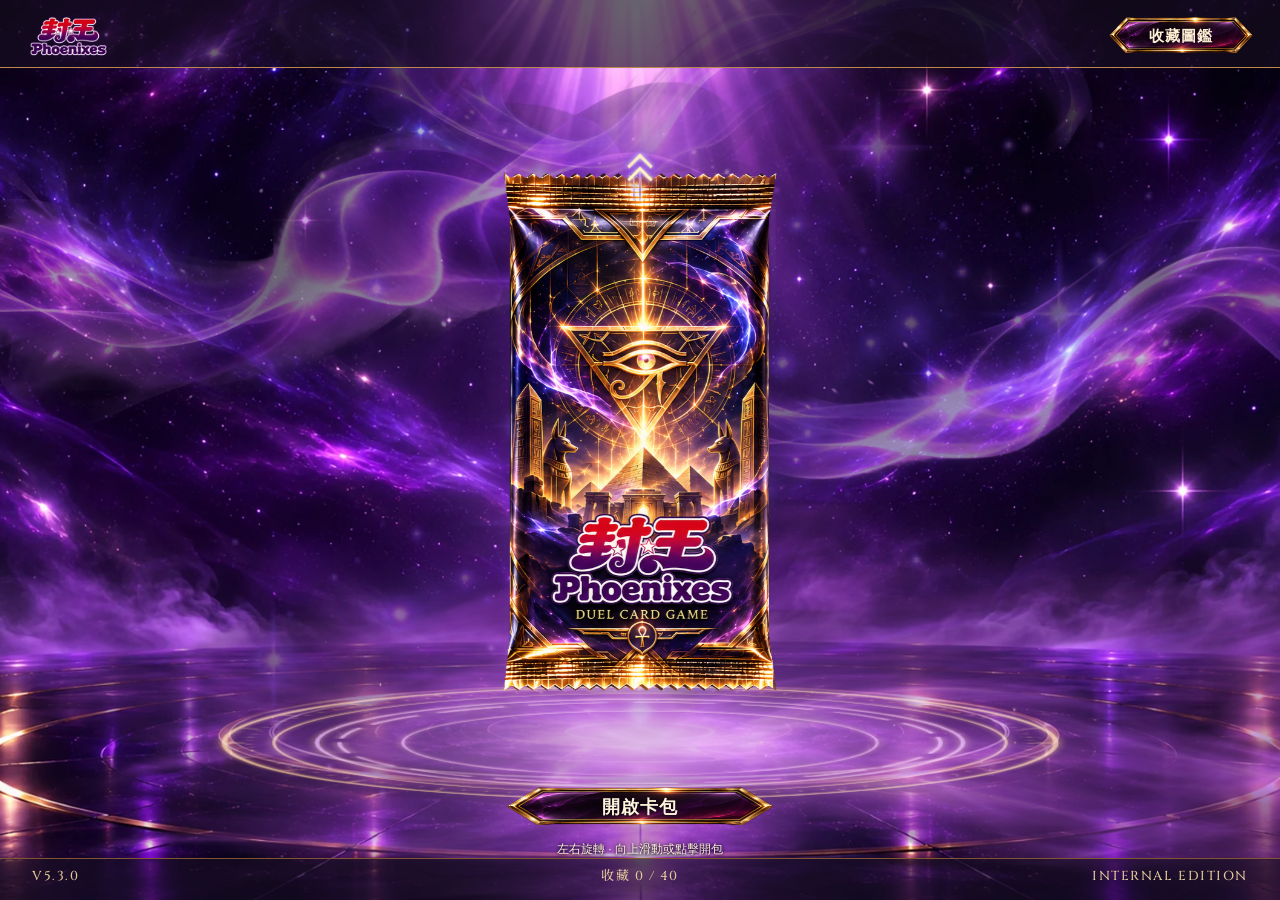
==== index.html @ 55b10de8 "V5.3.0 integrate universal short entrance on isolated test branch" ====
<!doctype html><html lang="zh-Hant"><meta charset="utf-8"><meta name="viewport" content="width=device-width,initial-scale=1,viewport-fit=cover"><title>PHOENIXES V5.3.0 | 封王卡牌</title><link rel="icon" href="data:,"><link rel="preload" as="image" href="./assets/pack-v39/pack-front.webp" fetchpriority="high"><link rel="preload" as="image" href="./assets/pack-v39/foil-mask.webp" fetchpriority="high" crossorigin="anonymous"><link rel="preload" as="image" href="./assets/vfx-purple/background.webp" fetchpriority="high"><link rel="preconnect" href="https://fonts.gstatic.com" crossorigin><link rel="stylesheet" href="https://fonts.googleapis.com/css2?family=Cinzel:wght@500&amp;family=Noto+Serif+TC:wght@500&amp;text=V5.3.0%200123456789%2FINTERNAL%20EDITION%E6%94%B6%E8%97%8F&amp;display=swap" media="print" onload="this.media='all'"><script>
document.documentElement.classList.add('intro-pending');
window.phoenixesIntroBoot=performance.now();
window.phoenixesIntroWatchdog=setTimeout(()=>{document.documentElement.classList.remove('intro-pending');const cover=document.getElementById('intro-cover');if(cover)cover.remove();const main=document.querySelector('main');if(main)main.inert=false;window.phoenixesIntroDone=true},6500);
</script><style>
*{box-sizing:border-box}body{margin:0;background:#080910;color:#e8e4ef;font:14px Arial,sans-serif}main{max-width:1100px;margin:auto}header,footer,nav{padding:18px;display:flex;gap:10px;align-items:center;flex-wrap:wrap}header b{font-size:22px;letter-spacing:5px}button{cursor:pointer;background:#21182f;color:#eee;border:1px solid #75668e;border-radius:5px;padding:12px}button:disabled{opacity:.4}#stage{height:min(650px,75vh);min-height:440px;position:relative;overflow:hidden;isolation:isolate;background:#080910}.world,.gold,.fog,.light,.dust,.fx,.scene,.hand{position:absolute;inset:0}.world{background:radial-gradient(ellipse at 50% 38%,#302343,#141320 45%,#080910 80%);transition:transform 1.2s}.gold{background:radial-gradient(ellipse at 50% 38%,#67471d,#251b13 45%,#080910 80%);opacity:0;transition:opacity .65s}.srworld .gold{opacity:1}.light{background:conic-gradient(from 151deg at 50% 0%,transparent,#d4c4ff27 16deg,#e9dfff35 29deg,transparent 58deg);animation:breathe 8s infinite}.srworld .light{background:conic-gradient(from 151deg at 50% 0%,transparent,#ffdf9455 25deg,transparent 58deg)}.fog{inset:auto -30% 15%;height:150px;background:radial-gradient(ellipse,#a58ec530,transparent 65%);animation:fog 18s infinite alternate}.floor{position:absolute;left:8%;right:8%;bottom:15%;height:90px;border:1px solid #b9a6df44;border-radius:50%;background:radial-gradient(ellipse,#a48be23b,transparent 70%);box-shadow:0 15px 35px #0009}.srworld .floor{background:radial-gradient(ellipse,#ffcd7066,transparent 70%)}.dust i,.motes i{position:absolute;border-radius:50%;background:#e3d3ff;width:var(--s);height:var(--s);animation:dust var(--t) linear infinite;animation-delay:var(--delay);pointer-events:none}.srworld .dust i,.motes i{background:#ffe4a0}.sweep:after{content:'';position:absolute;inset:0;background:linear-gradient(110deg,transparent 30%,#e5dcff55 48%,#fff6 50%,transparent 60%);animation:shine 5s infinite;pointer-events:none}.charge .world{transform:scale(1.07)}.hand{pointer-events:none;z-index:3;transition:opacity .65s}.srworld .hand{opacity:.12}.slot{position:absolute;left:50%;top:43%;width:var(--cw);height:calc(var(--cw)*1.48);transform:translate(calc(-50% + var(--x)),calc(-50% + var(--y))) rotate(var(--r));transform-origin:50% 90%;pointer-events:auto;cursor:pointer}.body,.inner,.face,.tilt{position:absolute;inset:0}.body{perspective:900px;transition:transform .22s}.slot:hover .body{transform:translateY(-9px)}.inner{transform-style:preserve-3d;transition:transform var(--flip,.55s) cubic-bezier(.2,.7,.2,1)}.open .inner{transform:rotateY(180deg)}.face{backface-visibility:hidden;border:1px solid #b8afc7;border-radius:5px;overflow:hidden;box-shadow:0 8px 18px #000b}.back{display:grid;place-content:center;text-align:center;background:radial-gradient(ellipse,#3b344c,#191824 48%,#090a10);font-size:36px}.back small{font-size:9px;letter-spacing:2px}.front{transform:rotateY(180deg);background:linear-gradient(135deg,#aaa2b7,#292735 16%,#393444 48%,#1e1d29 78%,#91879f);padding:5px;display:flex;flex-direction:column;text-align:center;gap:5px}.art{flex:1;display:grid;place-items:center;background:radial-gradient(ellipse,var(--art),#10111b 75%);font-size:65px}.name{font-size:12px;background:#13121b;padding:6px}.rank{font-size:10px}.sr.open .face{border-color:#ffe5a3;box-shadow:0 0 17px #efbd62aa}.label{position:absolute;bottom:-22px;width:100%;text-align:center}.scene{display:none;z-index:6;background:#07080e66;overflow:hidden}.scene.active{display:block}.scene.normal{background:#07080ecc}.hero{position:absolute;left:50%;top:48%;width:190px;height:282px;transform:translate(-50%,-50%);perspective:850px;z-index:3;touch-action:none;cursor:grab}.tilt{transform-style:preserve-3d;transition:transform .22s}.tilt.tracking{transition:none}.aura,.rays,.halo,.ribbon{position:absolute;left:50%;top:46%;transform:translate(-50%,-50%);pointer-events:none;opacity:0}.aura{width:500px;height:500px;background:radial-gradient(circle,#fff1ba55,#d89d3933 26%,transparent 70%)}.rays{width:650px;height:650px;background:repeating-conic-gradient(from 0deg,#ffdc8533 0deg,transparent 5deg,transparent 20deg);mask-image:radial-gradient(circle,black,transparent 70%)}.halo{width:365px;height:365px;border:2px dashed #f7d18a88;border-radius:50%;box-shadow:0 0 25px #ffcf7544,inset 0 0 20px #ffcf7544}.ribbon{width:440px;height:330px;border:2px solid transparent;border-top-color:#ffe6a3;border-bottom-color:#ffb83b88;border-radius:50%;box-shadow:0 -3px 12px #ffce6555}.ribbon.fore{z-index:4;width:380px;height:300px}.hold .aura{opacity:1;animation:pulse 3.5s infinite}.hold .rays{opacity:.8;animation:spin 48s linear infinite}.hold .halo{opacity:.85;animation:reverse 28s linear infinite}.hold .ribbon{opacity:.8;animation:spin 12s linear infinite}.hold .ribbon.fore{opacity:.55;animation:reverse 9s linear infinite}.motes{position:absolute;inset:0;pointer-events:none;display:none}.hold .motes{display:block}.title{position:absolute;top:15px;width:100%;text-align:center;font-size:48px;font-weight:900;letter-spacing:10px;color:#ffdf91;text-shadow:0 3px #a06c28,0 0 25px #f2bd69;opacity:0;pointer-events:none;z-index:5}.title small{display:block;font-size:10px;letter-spacing:6px}.hold .title{opacity:1}.message{position:absolute;bottom:20px;width:100%;text-align:center;pointer-events:none;z-index:5;font-size:11px}.normal .aura,.normal .rays,.normal .halo,.normal .ribbon,.normal .title,.normal .motes{display:none}.spectrum,.metal{position:absolute;inset:-70%;background:repeating-linear-gradient(112deg,transparent 0%,#ffb95322 4%,#fff0ba99 8%,#7fe7ff88 12%,#bb9cff66 16%,transparent 21%);transform:translate(var(--fx,0px),var(--fy,0px)) rotate(var(--fr,0deg));mix-blend-mode:screen;opacity:var(--fo,.38);pointer-events:none}.metal{background:linear-gradient(120deg,transparent 38%,#e7e4ff33 47%,#fff7ee77 50%,transparent 59%)}.crystal{position:absolute;inset:0;background:repeating-conic-gradient(from 20deg,#fff5 0deg 12deg,transparent 12deg 65deg,#9cd8ff33 65deg 80deg,transparent 80deg 120deg);background-size:13px 17px;mix-blend-mode:screen;opacity:.22;pointer-events:none}.sweep{position:absolute;inset:0;pointer-events:none}.fx{z-index:7;pointer-events:none}.spark{position:absolute;left:50%;top:43%;width:2px;height:2px;transform:rotate(var(--a))}.spark i{display:block;width:10px;height:2px;background:var(--c);box-shadow:0 0 4px var(--c);animation:out .8s both}.spark.in i{animation:in .7s both}.flash{position:absolute;inset:0;opacity:0}.wave{position:absolute;left:50%;top:46%;width:100px;height:100px;margin:-50px;border:2px solid #e3d4ff;border-radius:50%;opacity:0}.actions{position:absolute;bottom:20px;width:100%;text-align:center;z-index:4}.actions button{min-width:190px;background:linear-gradient(135deg,#d9cbe9,#8b79b1);color:#181321;font-weight:bold;letter-spacing:3px}.hint{margin-top:9px;font-size:11px;color:#b1a5c3}.chapter{position:absolute;top:18px;width:100%;text-align:center;letter-spacing:5px;font-size:10px}.flat .fog,.flat .dust,.flat .light{display:none}[data-level="1"] .dust i:nth-child(n+7),[data-level="2"] .dust i:nth-child(n+4),[data-level="2"] .motes i:nth-child(n+5),[data-level="2"] .ribbon.fore,[data-level="2"] .crystal{display:none}[data-level="2"] .fog,[data-level="2"] .light,[data-level="2"] .hold .rays,[data-level="2"] .hold .halo,[data-level="2"] .hold .ribbon{animation:none}.collection{position:absolute;inset:0;background:#101019fa;z-index:5;padding:16px;overflow:auto;display:none}.grid{display:grid;grid-template-columns:repeat(auto-fill,minmax(75px,1fr));gap:8px}.tile{aspect-ratio:.72}.hidden{visibility:hidden}.paused *{animation-play-state:paused!important}@keyframes breathe{50%{opacity:.45}}@keyframes fog{from{transform:translateX(-8%)}to{transform:translateX(8%)}}@keyframes dust{0%{transform:translateY(40px);opacity:0}25%,70%{opacity:.65}100%{transform:translate(25px,-90px);opacity:0}}@keyframes shine{0%,40%{transform:translateX(-120%)}75%,100%{transform:translateX(120%)}}@keyframes spin{to{transform:translate(-50%,-50%) rotate(360deg)}}@keyframes reverse{to{transform:translate(-50%,-50%) rotate(-360deg)}}@keyframes pulse{50%{opacity:.65;transform:translate(-50%,-50%) scale(.94)}}@keyframes out{0%{opacity:1}100%{transform:translateX(var(--d)) scale(.1);opacity:0}}@keyframes in{0%{transform:translateX(var(--d));opacity:0}30%{opacity:1}100%{opacity:0}}@media(max-width:480px){.hero{width:155px;height:232px}.title{font-size:35px}.name{font-size:8px}.art{font-size:35px}}
.face.front:has(.real-card){padding:0;display:block;background:#14121c}.real-card{position:absolute;inset:0;width:100%;height:100%;object-fit:contain;pointer-events:none;user-select:none}.tile .thumb{width:100%;height:100%;object-fit:contain;display:block}.tile:has(.thumb){padding:0;overflow:hidden}/* Production card presentation */ main{max-width:1400px}#stage{height:min(780px,82vh);min-height:440px}.face:has(.real-card),.sr.open .face:has(.real-card){border:0;border-radius:0;background:transparent;box-shadow:none;padding:0}.real-card{object-fit:contain}.hero{width:min(300px,64vw,calc((min(780px,82vh) - 155px)/1.48));height:auto;aspect-ratio:1/1.48}.hero.sr .real-card,.slot.sr.open .front .real-card{filter:drop-shadow(0 0 8px #efbd6266)}.grid{grid-template-columns:repeat(auto-fill,minmax(115px,1fr));gap:12px;margin-top:12px}.tile:has(.thumb){border:0;background:transparent;border-radius:0}.tile .thumb{object-fit:contain}main>nav,#status{display:none!important}@media(max-width:480px){.hero{width:min(220px,62vw,calc((max(440px,82vh) - 155px)/1.48))}.grid{grid-template-columns:repeat(auto-fill,minmax(82px,1fr));gap:8px}} /* Clear artwork and isolated reveal layout */ .crystal{display:none!important}.spectrum,.metal{opacity:0;transition:opacity .18s;mix-blend-mode:screen}.tilt.tracking .spectrum{opacity:calc(var(--fo,.38)*.30)}.tilt.tracking .metal{opacity:.13}.sweep:after{opacity:.20}.hero.sr .real-card,.slot.sr.open .front .real-card{filter:none}.hero{top:51%;width:min(300px,64vw,calc((max(440px,min(780px,82vh)) - 185px)/1.48))}.title{top:10px;font-size:clamp(28px,5vh,44px);line-height:1.05}.title small{margin-top:5px}.message{bottom:14px}.stage-unused{display:none}#stage:has(.scene.active) .actions,#stage:has(.scene.active) .chapter{visibility:hidden}.ribbon.fore{z-index:2}@media(max-width:480px){.hero{width:min(220px,62vw,calc((max(440px,min(780px,82vh)) - 145px)/1.48))}.title{font-size:30px}}/* V3.3 atmosphere and performance: composited static layers */ .atmos-depth,.atmos-foreground{position:absolute;inset:0;pointer-events:none}.atmos-depth{background:radial-gradient(ellipse at 50% 76%,#a38ad42a,transparent 44%),linear-gradient(108deg,transparent 19%,#b5a0ed0c 30%,transparent 43%),linear-gradient(252deg,transparent 19%,#b5a0ed0c 30%,transparent 43%),radial-gradient(ellipse at 50% 42%,transparent 36%,#03040a99 100%)}.atmos-foreground{background:radial-gradient(circle at 8% 68%,#d9c9ff25 0,transparent 1.6%),radial-gradient(circle at 91% 25%,#bca2ff25 0,transparent 1.2%),radial-gradient(circle at 82% 84%,#d9c9ff20 0,transparent 2%),radial-gradient(circle at 16% 17%,#d9c9ff22 0,transparent 1%);animation:ambientDrift 14s ease-in-out infinite alternate}.srworld .atmos-depth{background:radial-gradient(ellipse at 50% 76%,#ffc85b30,transparent 48%),linear-gradient(108deg,transparent 19%,#ffd47b15 30%,transparent 43%),linear-gradient(252deg,transparent 19%,#ffd47b15 30%,transparent 43%),radial-gradient(ellipse at 50% 42%,transparent 36%,#03040a99 100%)}@keyframes ambientDrift{from{transform:translate3d(-5px,3px,0);opacity:.45}to{transform:translate3d(6px,-5px,0);opacity:.85}}.charge .fog,.charge .dust i,.charge .atmos-foreground,.charge .light,.tear .fog,.tear .dust i,.srworld .fog,.srworld .dust i,.srworld .atmos-foreground,.srworld .light{animation-play-state:paused}.spark i{box-shadow:none}.slot.sr-revealed .body:before{content:'';position:absolute;inset:-12%;background:radial-gradient(ellipse,#ffcc6944 20%,#ffca6328 52%,transparent 74%);pointer-events:none;animation:srAmbient 3s ease-in-out infinite}.slot.sr-revealed .body:after{content:'';position:absolute;inset:-3px;border:1px solid #ffda86aa;border-radius:4px;box-shadow:0 0 12px #ffc45b66;pointer-events:none;animation:srAmbient 3s ease-in-out infinite}.slot.sr-revealed .label{color:#ffe0a0;font-weight:900;letter-spacing:2px;text-shadow:0 0 8px #e9a43b}.slot.sr-revealed .label:before,.slot.sr-revealed .label:after{content:'✦';font-size:9px;margin:0 6px;display:inline-block;animation:srAmbient 2.4s ease-in-out infinite}.slot.sr-revealed .label:after{animation-delay:-1.2s}@keyframes srAmbient{0%,100%{opacity:.48}50%{opacity:1}}[data-level="1"] .atmos-foreground,[data-level="2"] .atmos-foreground,[data-level="2"] .slot.sr-revealed .body:before,[data-level="2"] .slot.sr-revealed .body:after,[data-level="2"] .slot.sr-revealed .label:before,[data-level="2"] .slot.sr-revealed .label:after{animation:none}[data-level="2"] .atmos-foreground{display:none}.flat .atmos-depth,.flat .atmos-foreground{display:none}/* V3.4: borderless rare aura, foreground depth and reading zoom */ .slot.sr-revealed .body:after{border:0;box-shadow:none;inset:-16%;background:radial-gradient(ellipse at 18% 30%,#ffe3a4aa 0,transparent 1.5%),radial-gradient(ellipse at 85% 15%,#ffe3a4bb 0,transparent 1.3%),radial-gradient(ellipse at 92% 72%,#ffe3a4aa 0,transparent 1.5%),radial-gradient(ellipse at 10% 84%,#ffe3a4bb 0,transparent 1.2%);animation:rareDrift 4s ease-in-out infinite}.slot.sr-revealed .body:before{inset:-23%;background:radial-gradient(ellipse,#ffcf704d 25%,#ffc35b35 48%,transparent 72%)}@keyframes rareDrift{0%,100%{transform:translateY(5px);opacity:.45}50%{transform:translateY(-9px);opacity:1}}.atmos-foreground{z-index:2;background:radial-gradient(circle at 8% 68%,#d9c9ff65 0,transparent 2.2%),radial-gradient(circle at 91% 25%,#bca2ff65 0,transparent 1.8%),radial-gradient(circle at 82% 84%,#d9c9ff55 0,transparent 2.7%),radial-gradient(circle at 16% 17%,#d9c9ff55 0,transparent 1.6%),radial-gradient(circle at 74% 12%,#c4adff45 0,transparent 1.2%)}.scene.reading{position:fixed;inset:0;z-index:1000;background:#080910e8}.scene.reading .hero{top:50%;width:min(88vw,calc((100dvh - 115px)/1.48),580px);height:auto}.scene.reading.normal .hero{width:min(92vw,calc((100dvh - 75px)/1.48),620px)}.scene.reading .title{top:8px;font-size:clamp(22px,4vh,36px)}.scene.reading .message{bottom:max(10px,env(safe-area-inset-bottom));font-size:12px}.scene.zoomed .hero{transform:translate(-50%,-50%) translate(var(--panx,0px),var(--pany,0px)) scale(var(--zoom,1));z-index:8}.scene.zoomed .spectrum,.scene.zoomed .sweep,.scene.zoomed .metal,.scene.zoomed .ribbon,.scene.zoomed .motes,.scene.zoomed .rays,.scene.zoomed .halo{visibility:hidden;animation-play-state:paused}.scene.zoomed .title{visibility:hidden}.scene.zoomed .message{z-index:10;pointer-events:none}.scene.reading .hero .real-card{image-rendering:auto}[data-level="2"] .slot.sr-revealed .body:after{animation:none;opacity:.5}/* Modal input isolation */ #stage:has(.scene.active) .slot,#stage:has(.scene.active) .grid,#stage:has(.scene.active) .actions{pointer-events:none!important}#stage .scene.active{pointer-events:auto!important;touch-action:none;isolation:isolate;z-index:1000}#stage .scene.active .hero{pointer-events:auto;touch-action:none}#stage .scene.active .hero img{pointer-events:none;-webkit-user-drag:none;user-select:none}/* V3.5 lightweight environmental choreography */ .ground-mist,.env-beams,.env-pulse,.near-field{position:absolute;pointer-events:none}.ground-mist{left:-12%;right:-12%;bottom:12%;height:23%;background:radial-gradient(ellipse at 30% 65%,#b4a0e32c,transparent 52%),radial-gradient(ellipse at 72% 55%,#8874bf32,transparent 54%);animation:mist35 22s ease-in-out infinite alternate}.env-beams{inset:0;background:conic-gradient(from 155deg at 38% 0%,transparent 0deg,#b7a1ff15 10deg,transparent 24deg),conic-gradient(from 178deg at 65% 0%,transparent 0deg,#d6c4ff12 9deg,transparent 23deg);opacity:.65;transition:opacity .45s,transform .9s}.env-pulse{left:8%;right:8%;bottom:15%;height:16%;border-radius:50%;background:radial-gradient(ellipse,#d8c8ff55 0%,#a88aff28 42%,transparent 72%);opacity:0}.near-field{inset:0;z-index:3;background:radial-gradient(circle at 5% 43%,#d5c3ff45 0,transparent 2.2%),radial-gradient(circle at 94% 76%,#b7a1ff55 0,transparent 2.8%),radial-gradient(circle at 18% 91%,#c5b3ff40 0,transparent 2%),radial-gradient(circle at 88% 12%,#e2d5ff35 0,transparent 1.8%);animation:near35 17s ease-in-out infinite alternate}.charge .env-beams{opacity:1;transform:scaleX(.65)}.charge .ground-mist,.charge .near-field,.tear .ground-mist,.tear .near-field,.srworld .ground-mist,.srworld .near-field{animation-play-state:paused}.tear .env-pulse{animation:pulse35 .85s ease-out both}.arriving .env-pulse{animation:pulse35 .85s ease-out both}.srworld .env-beams{background:conic-gradient(from 155deg at 38% 0%,transparent 0deg,#ffd68a28 10deg,transparent 24deg),conic-gradient(from 178deg at 65% 0%,transparent 0deg,#ffe4a522 9deg,transparent 23deg);opacity:1}.srworld .ground-mist{background:radial-gradient(ellipse at 50% 60%,#ffca633b,transparent 68%)}.srworld .near-field{opacity:.25}.floor{border-color:transparent;box-shadow:none}.flat .ground-mist,.flat .env-beams,.flat .env-pulse,.flat .near-field{display:none}[data-level="1"] .near-field,[data-level="2"] .ground-mist{animation:none}[data-level="2"] .near-field{display:none}@keyframes mist35{from{transform:translate3d(-3%,0,0);opacity:.55}to{transform:translate3d(3%,-5%,0);opacity:.85}}@keyframes near35{from{transform:translate3d(-5px,5px,0);opacity:.55}to{transform:translate3d(5px,-7px,0);opacity:.9}}@keyframes pulse35{0%{transform:scale(.55);opacity:0}22%{opacity:.9}100%{transform:scale(1.15);opacity:0}}@media(prefers-reduced-motion:reduce){.ground-mist,.near-field{animation:none}.env-beams{transition:none}}/* V3.5.1 preview input and full-size SR */ #stage .scene.active .hero,#stage .scene.active .hero *{user-select:none;-webkit-user-select:none;-webkit-user-drag:none;touch-action:none}#stage .scene.active .hero img{pointer-events:none!important}#stage .scene.active .hero .inner,#stage .scene.active .hero .face,#stage .scene.active .hero .tilt{pointer-events:none}#stage .scene.active .hero{cursor:grab}#stage .scene.active .hero:active{cursor:grabbing}.scene.reading .hero{width:min(88vw,calc((100dvh - 115px)/1.48),580px)} /* Full viewport atmosphere and larger pack */ body{min-height:100dvh;background:radial-gradient(ellipse at 50% 40%,#302343,#141320 48%,#080910 85%);background-attachment:fixed}main{max-width:none;width:100%;min-height:100dvh}#stage{min-height:max(440px,calc(100dvh - 100px));height:auto}header,footer{padding-inline:clamp(8px,2vw,28px)}.floor{left:max(8%,calc(50% - 580px));right:max(8%,calc(50% - 580px))}@media(max-width:600px){#stage{min-height:max(440px,calc(100dvh - 100px))}}/* V3.6.1: transparent card faces, prebuilt deal, composited atmosphere */ header{display:flex;align-items:center;gap:clamp(6px,1vw,16px)}header #book{margin-left:auto;flex-shrink:0}.slot .face.front:has(.real-card),.hero .face.front:has(.real-card){background:transparent!important;border:0!important;box-shadow:none!important}.near-field{background:radial-gradient(circle at 5% 43%,#e6d8ff88 0,transparent 1.5%),radial-gradient(circle at 94% 76%,#c5adff77 0,transparent 2%),radial-gradient(circle at 18% 91%,#c5b3ff66 0,transparent 1.6%),radial-gradient(circle at 88% 12%,#e2d5ff66 0,transparent 1.3%)}.atmos-foreground{background:radial-gradient(circle at 8% 68%,#d9c9ffbb 0 1px,transparent 3px),radial-gradient(circle at 91% 25%,#bca2ffaa 0 1px,transparent 3px),radial-gradient(circle at 82% 84%,#d9c9ffbb 0 1px,transparent 4px),radial-gradient(circle at 16% 17%,#d9c9ffaa 0 1px,transparent 3px),radial-gradient(circle at 74% 12%,#c4adffaa 0 1px,transparent 3px),radial-gradient(circle at 24% 76%,#c4adff99 0 1px,transparent 3px)}.ground-mist{background:radial-gradient(ellipse at 30% 65%,#b4a0e33a,transparent 52%),radial-gradient(ellipse at 72% 55%,#8874bf40,transparent 54%)}.charge .atmos-foreground,.tear .atmos-foreground,.tear .near-field,.tear .fog,.tear .dust i{animation-play-state:paused}.tear .env-beams{transition:none;opacity:.65}.charge .env-beams{will-change:transform,opacity}@media(max-width:480px){header{flex-wrap:wrap}header #book{margin-left:auto}}/* V3.6.1: isolate decorative motion during critical opening */ .charge .ground-mist,.charge .near-field,.charge .atmos-foreground,.tear .ground-mist,.tear .near-field,.tear .atmos-foreground{animation-play-state:paused} /* V3.7 texture-based atmosphere; gameplay timeline unchanged */
.world{background:#10091e url('./assets/vfx-purple/background.webp') center center/cover no-repeat}
.purple-vfx{position:absolute;inset:0;overflow:hidden;pointer-events:none}
.purple-vfx>div{position:absolute;pointer-events:none;background-repeat:no-repeat;background-position:center;background-size:contain}
.pv-flow{width:76%;height:58%;opacity:.48;animation:pvDrift 19s ease-in-out infinite alternate}
.pv-a{background-image:url('./assets/vfx-purple/flow-a.webp');left:-27%;top:3%;--dx:12%;--dy:9%;--rot:12deg}
.pv-b{background-image:url('./assets/vfx-purple/flow-b.webp');right:-26%;top:12%;--dx:-15%;--dy:-8%;--rot:-12deg;animation-duration:24s;animation-delay:-9s}
.pv-c{background-image:url('./assets/vfx-purple/flow-c.webp');left:12%;top:39%;width:76%;height:38%;opacity:.24;--dx:9%;--dy:-12%;--rot:5deg;animation-duration:28s;animation-delay:-15s}
.pv-mist{background-image:url('./assets/vfx-purple/mist.webp');left:-15%;bottom:4%;width:130%;height:38%;opacity:.27;animation:pvMist 26s ease-in-out infinite alternate}
.pv-stars{background-image:url('./assets/vfx-purple/particles.webp');left:0;top:0;width:100%;height:100%;background-size:cover!important;opacity:.30;animation:pvStars 22s ease-in-out infinite alternate}
.pv-flare{background-image:url('./assets/vfx-purple/flare.webp');left:35%;bottom:5%;width:30%;height:32%;opacity:.32;animation:pvGlow 8s ease-in-out infinite alternate}
@keyframes pvDrift{from{transform:translate3d(0,0,0) rotate(-5deg)}to{transform:translate3d(var(--dx),var(--dy),0) rotate(var(--rot))}}
@keyframes pvMist{to{transform:translate3d(9%,-5%,0)}}
@keyframes pvStars{to{transform:translate3d(2%,-3%,0) scale(1.04);opacity:.45}}
@keyframes pvGlow{to{transform:scale(1.12);opacity:.52}}
#stage:not(.srworld) .world>.light,#stage:not(.srworld) .world>.floor,#stage:not(.srworld) .world>.fog,#stage:not(.srworld) .world>.dust,#stage:not(.srworld) .world>.atmos-depth,#stage:not(.srworld) .world>.atmos-foreground,#stage:not(.srworld) .world>.ground-mist,#stage:not(.srworld) .world>.env-beams,#stage:not(.srworld) .world>.env-pulse,#stage:not(.srworld)>.near-field{visibility:hidden}
.charge .purple-vfx>div,.tear .purple-vfx>div,.paused .purple-vfx>div,.srworld .purple-vfx>div{animation-play-state:paused}
.srworld .purple-vfx,.flat .purple-vfx{visibility:hidden}
[data-level="1"] .pv-c,[data-level="1"] .pv-stars,[data-level="2"] .pv-c,[data-level="2"] .pv-stars,[data-level="2"] .pv-b{display:none}
[data-level="2"] .purple-vfx>div{animation:none}
@media(prefers-reduced-motion:reduce){.purple-vfx>div{animation:none}}
/* V3.7.1 continuous texture choreography */
.pv-flow{animation:pvOrbit 22s linear infinite;--sx:1;--sy:1}
.pv-a{--dx:13%;--dy:8%;--rot:7deg;--sx:1.08;--sy:.94}
.pv-b{--dx:-13%;--dy:-8%;--rot:-7deg;--sx:.95;--sy:1.08;animation-duration:27s;animation-delay:-11s}
.pv-c{--dx:8%;--dy:-7%;--rot:4deg;--sx:1.05;--sy:.96;animation-duration:31s;animation-delay:-17s}
@keyframes pvOrbit{0%,100%{transform:translate3d(0,0,0) rotate(0) scale(1);opacity:.36}25%{transform:translate3d(var(--dx),0,0) rotate(var(--rot)) scale(var(--sx),var(--sy));opacity:.48}50%{transform:translate3d(var(--dx),var(--dy),0) rotate(0) scale(1.04,1);opacity:.42}75%{transform:translate3d(0,var(--dy),0) rotate(calc(var(--rot) * -1)) scale(var(--sy),var(--sx));opacity:.30}}
.pv-mist{left:-30%;width:160%;height:43%;bottom:1%;background-size:100% 100%;opacity:.48;animation:pvMistLoop 20s linear infinite}
.pv-mist-near{left:-25%;width:150%;height:30%;bottom:-5%;opacity:.32;animation:pvMistNear 25s linear infinite;animation-delay:-8s}
@keyframes pvMistLoop{0%,100%{transform:translate3d(-9%,0,0) scale(1);opacity:.38}25%{transform:translate3d(0,-3%,0) scale(1.04);opacity:.53}50%{transform:translate3d(9%,0,0) scale(1.08);opacity:.46}75%{transform:translate3d(0,3%,0) scale(1.04);opacity:.42}}
@keyframes pvMistNear{0%,100%{transform:translate3d(10%,0,0) scale(1);opacity:.28}25%{transform:translate3d(0,3%,0) scale(1.05);opacity:.38}50%{transform:translate3d(-10%,0,0) scale(1.08);opacity:.32}75%{transform:translate3d(0,-3%,0) scale(1.05);opacity:.25}}
.pv-stars{animation:pvStarLoop 29s linear infinite}
@keyframes pvStarLoop{0%,100%{transform:translate3d(0,0,0);opacity:.30}25%{transform:translate3d(2%,-2%,0);opacity:.42}50%{transform:translate3d(0,-4%,0);opacity:.34}75%{transform:translate3d(-2%,-2%,0);opacity:.25}}
[data-level="1"] .pv-mist-near,[data-level="2"] .pv-mist-near{display:none}
[data-level="2"] .pv-a{animation:pvOrbit 30s linear infinite}
[data-level="2"] .pv-mist:not(.pv-mist-near){animation:pvMistLoop 30s linear infinite}
[data-level="2"] .pv-flare{animation:none}
.charge .purple-vfx>div,.tear .purple-vfx>div,.paused .purple-vfx>div,.srworld .purple-vfx>div{animation-play-state:paused!important}
@media(prefers-reduced-motion:reduce){.purple-vfx>div{animation:none!important}}
/* V3.7.2 */
.pv-flow canvas{width:100%;height:100%;display:none;object-fit:contain}.pv-flow.gl-ready canvas{display:block}
.pv-flow.gl-ready{background-image:none}
.pv-mist{left:0;width:145%;height:48%;bottom:-2%;animation:pvCross 32s linear infinite;opacity:.48}
.pv-mist-near{left:0;width:145%;height:39%;bottom:-7%;animation:pvCross 32s -16s linear infinite;opacity:.40}
@keyframes pvCross{0%{transform:translate3d(-101%,0,0)}100%{transform:translate3d(70%,0,0)}}
[data-level="1"] .pv-mist-near,[data-level="2"] .pv-mist-near{display:block}
[data-level="2"] .pv-mist:not(.pv-mist-near){animation:pvCross 40s linear infinite}
[data-level="2"] .pv-mist-near{animation:pvCross 40s -20s linear infinite}
@media(prefers-reduced-motion:reduce){.purple-vfx>div{animation:none!important}}
/* V3.7.3 spatial orbit and slow fog */
.pv-flow{left:50%;right:auto;top:45%;width:76%;height:58%;animation:pvSpatial 42s linear infinite}
.pv-b{animation-delay:-14s}.pv-c{animation-delay:-28s;width:66%;height:48%}
@keyframes pvSpatial{0%,100%{transform:translate3d(-105%,-55%,0) rotate(-18deg) scale(.92,.78);opacity:.43}12.5%{transform:translate3d(-90%,-85%,0) rotate(-9deg) scale(.82,.68);opacity:.28}25%{transform:translate3d(-50%,-100%,0) rotate(0deg) scale(.72,.62);opacity:.22}37.5%{transform:translate3d(-10%,-85%,0) rotate(9deg) scale(.82,.68);opacity:.28}50%{transform:translate3d(5%,-55%,0) rotate(18deg) scale(.92,.78);opacity:.43}62.5%{transform:translate3d(-10%,-25%,0) rotate(9deg) scale(1.08,.94);opacity:.49}75%{transform:translate3d(-50%,-10%,0) rotate(0deg) scale(1.16,1);opacity:.42}87.5%{transform:translate3d(-90%,-25%,0) rotate(-9deg) scale(1.08,.94);opacity:.49}}
.pv-mist{width:190%;height:51%;animation:pvCrossSlow 70s linear infinite}
.pv-mist-near{height:43%;animation:pvCrossSlow 70s -35s linear infinite}
@keyframes pvCrossSlow{0%{transform:translate3d(-101%,0,0) scaleY(.92)}25%{transform:translate3d(-62%,0,0) scaleY(1.12)}50%{transform:translate3d(-24%,0,0) scaleY(.95)}75%{transform:translate3d(15%,0,0) scaleY(1.1)}100%{transform:translate3d(54%,0,0) scaleY(.92)}}
.pv-mist canvas{width:100%;height:100%;display:none}.pv-mist.gl-ready canvas{display:block}.pv-mist.gl-ready{background-image:none}
[data-level="2"] .pv-a{animation:pvSpatial 54s linear infinite}
[data-level="2"] .pv-mist:not(.pv-mist-near){animation:pvCrossSlow 80s linear infinite}
[data-level="2"] .pv-mist-near{animation:pvCrossSlow 80s -40s linear infinite}
@media(prefers-reduced-motion:reduce){.purple-vfx>div{animation:none!important}}
/* V3.7.5 continuous composited motion during opening */
.charge .purple-vfx>div,.tear .purple-vfx>div{animation-play-state:running!important}
.paused .purple-vfx>div,.srworld .purple-vfx>div{animation-play-state:paused!important}
/* V3.7.4 aurora motion only */
.pv-flow{width:76%;height:58%;animation:pvAurora 49s ease-in-out infinite}
.pv-a{left:-23%;top:0;--ax:15%;--ay:8%;--ar:8deg}
.pv-b{left:auto;right:-23%;top:9%;--ax:-15%;--ay:-7%;--ar:-9deg;animation-duration:57s;animation-delay:-19s}
.pv-c{left:20%;top:-18%;width:66%;height:48%;--ax:9%;--ay:12%;--ar:5deg;animation-duration:63s;animation-delay:-32s}
@keyframes pvAurora{0%,100%{transform:translate3d(0,0,0) rotate(-3deg) scale(1);opacity:.39}28%{transform:translate3d(var(--ax),var(--ay),0) rotate(var(--ar)) scale(1.06,.96);opacity:.44}57%{transform:translate3d(calc(var(--ax)*.35),calc(var(--ay)*-1),0) rotate(2deg) scale(.98,1.04);opacity:.36}79%{transform:translate3d(calc(var(--ax)*-.25),calc(var(--ay)*.4),0) rotate(-5deg) scale(1.02,1);opacity:.41}}
[data-level="2"] .pv-a{animation:pvAurora 60s ease-in-out infinite}
@media(prefers-reduced-motion:reduce){.pv-flow{animation:none!important}}
/* V3.11.18 reversible swipe opening */
#stage{--pack-width:min(272px,34vw,calc((100dvh - 230px)/2.05));--pack-height:calc(var(--pack-width) * 856 / 450)}
@media(max-width:600px){#stage{--pack-width:min(176px,43vw,calc((100dvh - 180px)/1.6))}}
.zone,.pack-rear{position:absolute;left:50%;top:43%;width:var(--pack-width);height:var(--pack-height);transform:translate(-50%,-50%)}
.zone{z-index:4;perspective:850px;pointer-events:none}
.pack-rear{z-index:2;pointer-events:none}
.pack{position:absolute;inset:0;cursor:grab;touch-action:none;pointer-events:auto;transform-style:preserve-3d;outline:none;user-select:none;-webkit-user-drag:none}
.pack:active{cursor:grabbing}.pack:focus-visible{filter:drop-shadow(0 0 8px #ffe5a1) drop-shadow(0 0 15px #7940ce)}
.zone.spent,.pack-rear.spent{opacity:0}
.zone.spent .pack,.pack-opening .pack,.pack-opening .slot{pointer-events:none}
.pack-opening .slot .body{transform:none}
.pack-turn,.pack-front,.pack-back,.pack-pocket,.pack-piece,.pack-light-origin{position:absolute;inset:0}
.pack-light-origin::after{content:'';position:absolute;left:7%;right:7%;top:5.2%;height:13%;border-radius:50%;background:radial-gradient(ellipse,#fff 0,#fff1c9 18%,#ffc86dba 39%,#a45cff66 61%,transparent 78%);filter:blur(.7px);transform:scale(.58,.22);transform-origin:50% 66%;pointer-events:none}
.pack-turn{transform-style:preserve-3d;transform:rotateY(var(--pack-angle,0deg));transition:transform .55s cubic-bezier(.2,.75,.2,1)}
.pack-turn.dragging{transition:none}
.pack-front,.pack-back{backface-visibility:hidden;-webkit-backface-visibility:hidden;background:center/100% 100% no-repeat}
.pack-front{transform:translateZ(1px);background-image:url('./assets/pack-v39/pack-front.webp')}
.pack-back{transform:rotateY(180deg) translateZ(1px);background-image:url('./assets/pack-v39/pack-back.webp')}
.pack-front::after,.pack-back::after{
  content:'';position:absolute;inset:0;pointer-events:none;opacity:.49;
  background:linear-gradient(108deg,transparent 34%,#ffda9224 47%,#fff4d090 51%,transparent 65%);
  background-size:250% 100%;background-position:var(--foil-pos,50%) 0;
  mask-size:100% 100%;
}
.pack-front::after{mask-image:url('./assets/pack-v39/foil-mask.webp');mask-mode:luminance}
.pack-back::after{mask-image:url('./assets/pack-v39/pack-back.webp')}
.swipe-cue{position:absolute;left:50%;top:-54px;width:56px;height:54px;transform:translateX(-50%);pointer-events:none;transition:opacity .24s ease;filter:drop-shadow(0 0 7px #7c42d9aa)}
.swipe-cue::before,.swipe-cue::after{content:'';position:absolute;left:50%;bottom:0;width:2px;height:34px;border-radius:50%;background:linear-gradient(0deg,transparent,#8e4ce8aa 38%,#fff2c4);transform:translateX(-50%);animation:cueThread 1.7s ease-out infinite}
.swipe-cue::after{left:39%;height:27px;animation-delay:.55s;opacity:.7}
.swipe-cue i{position:absolute;left:50%;display:block;width:18px;height:18px;border-top:3px solid #fff3c5;border-left:3px solid #fff3c5;transform:translateX(-50%) rotate(45deg);filter:drop-shadow(0 0 2px #fff) drop-shadow(0 0 5px #7d3dde);animation:cueLift 1.7s ease-out infinite}
.swipe-cue i:first-child{top:6px}.swipe-cue i:last-child{top:19px;animation-delay:.14s}
@keyframes cueLift{0%{opacity:0;translate:0 8px}34%{opacity:1}100%{opacity:0;translate:0 -10px}}
@keyframes cueThread{0%{opacity:0;transform:translate(-50%,10px) scaleY(.3)}35%{opacity:.9}100%{opacity:0;transform:translate(-50%,-13px) scaleY(1)}}
.pack-opening .swipe-cue,.arriving .swipe-cue,.gesture-active .swipe-cue{opacity:0}
.chapter{display:none}
.pack-pocket,.pack-piece,.pack-light-origin,.pack-band{opacity:0;pointer-events:none}
.pack-pocket{background:url('./assets/pack-v39/pack-open-body.webp') center/100% 100% no-repeat}
.pack-piece{background:center/100% 100% no-repeat}
.pack-piece.left{background-image:url('./assets/pack-v39/tear-left.webp');transform-origin:25% 9%;--preview-x:-18%;--preview-angle:-7deg;--tear-x:-37%;--tear-angle:-33deg}
.pack-piece.right{background-image:url('./assets/pack-v39/tear-right.webp');transform-origin:75% 9%;--preview-x:18%;--preview-angle:8deg;--tear-x:41%;--tear-angle:38deg}
.pack-lining,.pack-plume,.pack-energy{position:absolute;pointer-events:none}
.pack-lining{
  inset:8.5% 11% auto;height:9%;
  background:linear-gradient(180deg,#9a6c3359,#170d24d6),url('./assets/pack-v39/inner-foil.webp') center/100% 100%;
  clip-path:polygon(0 38%,13% 27%,32% 19%,57% 15%,80% 20%,100% 39%,95% 100%,5% 100%);
}
.pack-plume{
  left:50%;bottom:82%;width:220%;height:59%;transform-origin:50% 91%;
  background:
    radial-gradient(ellipse 24% 8% at 50% 91%,#fff6dc,#ffd18b9c 45%,transparent 100%),
    radial-gradient(ellipse 38% 27% at 50% 72%,#ffeab5af,#f2a64553 55%,transparent 100%),
    radial-gradient(ellipse 21% 39% at 50% 52%,#fff2cb7d,#ffcc8443 56%,transparent 100%),
    radial-gradient(ellipse 25% 32% at 35% 60%,#ffdb9b49,transparent 100%),
    radial-gradient(ellipse 25% 32% at 65% 60%,#ffe3a849,transparent 100%);
}
.pack-energy{left:-74%;bottom:82%;width:248%;height:88%;opacity:0;transform-origin:50% 100%}
.pack-energy canvas{width:100%;height:100%;display:block}
.drag-preview .pack-turn,.drag-preview .pack-pocket,.drag-preview .pack-light-origin,.drag-preview .pack-piece{translate:0 calc(var(--pack-height) * .12 * var(--open-progress))}
.drag-preview .pack-turn{opacity:calc(1 - var(--open-progress));clip-path:inset(calc(var(--open-progress) * 7.5%) 0 0)}
.drag-preview .pack-pocket,.drag-preview .pack-piece,.drag-preview .pack-light-origin{opacity:var(--open-progress)}
.drag-preview .pack-piece.left{transform:translateX(calc(var(--open-progress) * -18%)) translateY(calc(var(--open-progress) * -7%)) rotate(calc(var(--open-progress) * -7deg))}
.drag-preview .pack-piece.right{transform:translateX(calc(var(--open-progress) * 18%)) translateY(calc(var(--open-progress) * -7%)) rotate(calc(var(--open-progress) * 8deg))}
.drag-preview .pack-lining{opacity:var(--open-progress);transform:scaleY(calc(.25 + var(--open-progress) * .75));transform-origin:50% 100%}
.drag-preview .pack-plume{opacity:var(--open-progress);transform:translateX(-50%) scale(calc(.30 + var(--open-progress) * .70),calc(.08 + var(--open-progress) * .92))}
.drag-preview .pack-energy{opacity:var(--open-progress)}
.drag-preview .pack-light-origin::after{transform:scale(calc(.58 + var(--open-progress) * .42),calc(.22 + var(--open-progress) * .78))}
.pack-opening .pack-pocket,.pack-opening .pack-light-origin,.pack-opening .slot{will-change:transform}
.pack-band{position:absolute;inset:-27% -39% auto;height:88%;background:center/100% 100% no-repeat}
.pack-band.purple{background-image:url('./assets/pack-v39/energy-purple.webp');--band-start:-20deg;--band-end:20deg}
.pack-band.amber{background-image:url('./assets/pack-v39/energy-gold.webp');--band-start:30deg;--band-end:-18deg}
.charge .pack-band{animation:packChargeBand .92s ease-in-out both}
.tear .pack-band{animation:packReleaseBand .32s ease-out both}
.tear .pack-turn{animation:packUnseal .15s ease-in both}
.tear .pack-piece{animation:packSealTear .68s cubic-bezier(.25,.62,.36,1) both}
/* The pocket covers the hand; the matching light source stays behind it. */
.tear .pack-pocket,.tear .pack-light-origin{animation:packExpose .16s ease-out both,packDrop .94s .39s cubic-bezier(.45,.01,.62,1) forwards}
.tear.gesture-commit .pack-pocket,.tear.gesture-commit .pack-light-origin{opacity:1;animation:packGestureDrop .94s cubic-bezier(.45,.01,.62,1) both;backface-visibility:hidden;-webkit-backface-visibility:hidden}
.tear.gesture-commit .pack-turn{opacity:0;animation:none}
.tear.gesture-commit .pack-piece{translate:0 calc(var(--pack-height) * .12)}
@keyframes packGestureDrop{0%{opacity:1;transform:translateY(12%)} 48%{opacity:1} 100%{opacity:0;transform:translateY(94%)}}
.tear .pack-plume{animation:packLight 1.33s ease-out both}
.slot{--draw-start:translate(calc(-50% + var(--draw-offset)),calc(-50% + var(--pack-height) * .115)) rotate(0deg) perspective(700px) rotateY(0deg) scale(var(--draw-scale))}
.tear .slot{animation:none;transform:var(--draw-start)}
.slot:not(.open) .front,.hero:not(.open) .front{visibility:hidden!important}
.tear .slot{transform-origin:50% 90%}
.zone.spent ~ .hand .slot .body{animation:v5Float var(--float-period,4.6s) ease-in-out infinite}
@media(hover:hover){.zone.spent ~ .hand .slot:hover{z-index:5}.zone.spent ~ .hand .slot:hover .body{transform:translateY(-15px) scale(1.04)}}
@keyframes v5Float{0%,100%{translate:0 0}50%{translate:0 calc(-1 * var(--float-amplitude,4px))}}
@media(prefers-reduced-motion:reduce){.zone.spent ~ .hand .slot .body{animation:none}}
[data-level="2"] .zone.spent ~ .hand .slot .body{--float-amplitude:var(--float-low-amplitude,5px);animation-duration:5.6s}
@media(prefers-reduced-motion:reduce){[data-level="2"] .zone.spent ~ .hand .slot .body{animation:none}}
#stage.collection-open .hand .slot .body{animation-play-state:paused}
.pack-opening:not(.tear) .slot{transform:var(--draw-start)}
.draw-glint{
  position:absolute;inset:0;pointer-events:none;opacity:0;
  background:linear-gradient(115deg,transparent 29%,#fbd68a38 43%,#fff2cb71 52%,transparent 69%);
}
.tear .draw-glint{animation:drawReflection 1.04s var(--draw-delay) linear both}
[data-level="2"] .tear .draw-glint{animation:none}
@keyframes packChargeBand{
  0%{opacity:0;transform:translateY(31%) scale(.82) rotate(var(--band-start))}
  30%{opacity:.83}
  68%{opacity:.94;transform:translateY(3%) scale(1.08) rotate(var(--band-start))}
  100%{opacity:.84;transform:translateY(-8%) scale(.70,.61) rotate(var(--band-end))}
}
@keyframes packReleaseBand{
  from{opacity:.84;transform:translateY(-8%) scale(.70,.61) rotate(var(--band-end))}
  to{opacity:0;transform:translateY(-24%) scale(.44,.28) rotate(var(--band-end))}
}
@keyframes packUnseal{to{opacity:0}}
@keyframes packExpose{from{opacity:1}to{opacity:1}}
@keyframes packSealTear{
  0%{opacity:1;transform:translateX(var(--preview-x)) translateY(-7%) rotate(var(--preview-angle))}
  16%{opacity:1}
  64%{opacity:.9}
  100%{opacity:0;transform:translate(var(--tear-x),-30%) rotate(var(--tear-angle))}
}
@keyframes packDrop{
  0%{opacity:1;transform:translateY(0)}
  63%{opacity:1}
  100%{opacity:0;transform:translateY(82%)}
}
@keyframes packLight{
  0%{opacity:.92;transform:translateX(-50%) scale(.78,.63)}
  17%{opacity:.98;transform:translateX(-50%) scale(.88,.79)}
  44%{opacity:.92;transform:translateX(-50%) scale(1,1)}
  74%{opacity:.78;transform:translateX(-50%) scale(.96,.89)}
  100%{opacity:0;transform:translateX(-50%) scale(.72,.42)}
}
@keyframes drawFromPack{
  0%{transform:var(--draw-start);animation-timing-function:cubic-bezier(.42,0,.65,.65)}
  12%{transform:translate(-50%,calc(-50% - var(--pack-height)*.32)) rotate(0deg) perspective(700px) rotateY(0deg) scale(var(--draw-scale));animation-timing-function:cubic-bezier(.25,.25,.7,.9)}
  24%{transform:translate(calc(-50% - var(--orbit)*.65),calc(-50% - var(--pack-height)*.54)) rotate(-24deg) perspective(700px) rotateY(-28deg) scale(.82);animation-timing-function:ease-in-out}
  36%{transform:translate(calc(-50% + var(--orbit)),calc(-50% - var(--pack-height)*.82)) rotate(25deg) perspective(700px) rotateY(30deg) scale(.74);animation-timing-function:ease-in}
  49%{transform:translate(calc(-50% + var(--exit-x)),calc(-50% - var(--exit-y))) rotate(48deg) perspective(700px) rotateY(35deg) scale(.68)}
  61%{transform:translate(calc(-50% + var(--exit-x)),calc(-50% - var(--exit-y)*.55)) rotate(12deg) perspective(700px) rotateY(28deg) scale(.78)}
  72%{transform:translate(calc(-50% + var(--orbit)*1.35),calc(-50% - var(--pack-height)*.22)) rotate(-20deg) perspective(700px) rotateY(22deg) scale(.9);animation-timing-function:cubic-bezier(.2,.55,.35,1)}
  100%{transform:translate(calc(-50% + var(--x)),calc(-50% + var(--y))) rotate(var(--r)) perspective(700px) rotateY(0deg) scale(1)}
}
@keyframes drawReflection{
  0%,12%{opacity:0;transform:translateX(var(--glint-start))}
  36%{opacity:.68;transform:translateX(calc(var(--glint-start) * .40))}
  65%{opacity:.32;transform:translateX(calc(var(--glint-start) * -.22))}
  100%{opacity:0;transform:translateX(calc(var(--glint-start) * -1))}
}
@media(prefers-reduced-motion:reduce){.swipe-cue i,.swipe-cue::before,.swipe-cue::after{animation:none}.pack-turn{transition:none}}
/* V3.11.18 idle stage */
.idle-sigil{position:absolute;left:50%;top:var(--sigil-y,85%);width:var(--sigil-w,54%);aspect-ratio:7.4;transform:translate(-50%,-50%);z-index:1;pointer-events:none;opacity:calc(.82 + var(--open-progress,0)*.18);transition:opacity .45s ease;mix-blend-mode:screen}
.sigil-glow{position:absolute;inset:-55% -8%;background:radial-gradient(ellipse at center,#fff0bf90 0,#e6a5ff65 20%,#a95aff38 42%,transparent 72%);animation:sigilBreathe 5.5s ease-in-out infinite}
.sigil-disc{position:absolute;left:50%;top:50%;width:100%;aspect-ratio:1;transform:translate(-50%,-50%) scaleY(.1351)}
.sigil-disc svg{width:100%;height:100%;overflow:visible;filter:drop-shadow(0 0 5px #ffc16e)}
.sigil-outer,.sigil-inner{transform-origin:200px 200px;animation:sigilRotate 46s linear infinite}
.sigil-inner{animation-duration:37s;animation-direction:reverse}
@keyframes sigilRotate{to{transform:rotate(360deg)}}
@keyframes sigilBreathe{0%,100%{opacity:.68;transform:scale(.98)}50%{opacity:1;transform:scale(1.025)}}
#stage:not(.gesture-active):not(.drag-preview):not(.pack-opening):not(.arriving):not(.charge):not(.tear) .zone:not(.spent) .pack{animation:idleHover 4.8s ease-in-out infinite}
@keyframes idleHover{0%,100%{transform:translateY(0)}25%{transform:translateY(-10px)}75%{transform:translateY(10px)}}
#stage:has(.zone.spent) .idle-sigil,.srworld .idle-sigil,.flat .idle-sigil{opacity:0}
.tear .idle-sigil{opacity:.85;animation:sigilRelease 1.2s ease-out forwards}
@keyframes sigilRelease{0%{opacity:1}100%{opacity:0}}
@media(max-width:600px){.idle-sigil{opacity:calc(.72 + var(--open-progress,0)*.28)}}
[data-level="2"] .sigil-disc svg{filter:none}[data-level="2"] .sigil-glow{animation:none}
@media(prefers-reduced-motion:reduce){.sigil-glow,.sigil-outer,.sigil-inner,#stage .zone .pack{animation:none!important}}
/* V3.11.18 lightweight embers */
#sigilEmbers{position:absolute;left:0;bottom:0;width:100%;height:clamp(100px,23vh,220px);pointer-events:none}
#mouthSparks{position:absolute;inset:0;width:100%;height:100%;pointer-events:none;z-index:5}
/* V3.11.18 mobile viewport and gesture isolation */
@media (hover:none) and (pointer:coarse){
html,body{width:100%;height:100%;overflow:hidden;overscroll-behavior:none}
body{position:fixed;inset:0}
main{display:flex;flex-direction:column;height:100vh;height:100dvh;min-height:0;overflow:hidden}
main>header,main>footer{flex:0 0 auto}
#stage{flex:1 1 0;min-height:0;height:auto;overscroll-behavior:none}
#pack{touch-action:none;-webkit-touch-callout:none}
.collection{touch-action:pan-y;overscroll-behavior:contain;-webkit-overflow-scrolling:touch}
}
/* Directional opening light and bounded burst */
#openingExposure{position:absolute;left:50%;top:var(--exposure-y,25%);width:220%;height:220%;z-index:2;pointer-events:none;opacity:0;transform:translate(-50%,-50%) scale(.18);background:radial-gradient(ellipse at center,#fffdf5 0%,#fff3d8c0 3%,#ffdfa450 10%,#e8b9ed20 29%,#b98af010 48%,transparent 70%)}
.drag-preview #openingExposure{top:calc(var(--exposure-base,25%) + var(--pack-height) * .12 * var(--open-progress));opacity:clamp(0,calc((var(--open-progress) - .55) * .8),.36);transform:translate(-50%,-50%) scale(calc(.12 + var(--open-progress) * .18));will-change:opacity,transform}
.tear #openingExposure{animation:openingExposure 1.2s linear both;will-change:opacity,transform}
@keyframes openingExposure{0%{opacity:.36;transform:translate(-50%,-50%) scale(.30);animation-timing-function:cubic-bezier(.25,.45,.4,1)}21%{opacity:.48;transform:translate(-50%,-50%) scale(.78);animation-timing-function:ease-out}48%{opacity:.40;transform:translate(-50%,-50%) scale(1.03);animation-timing-function:ease-out}78%{opacity:.09;transform:translate(-50%,-50%) scale(1.13)}100%{opacity:0;transform:translate(-50%,-50%) scale(1.18)}}
@media(prefers-reduced-motion:reduce){#openingExposure{display:none!important}}
#openingRays{position:absolute;inset:0;width:100%;height:100%;z-index:2;pointer-events:none;opacity:0}
#openingRays.active{opacity:1}
@media(prefers-reduced-motion:reduce){#openingRays{display:none!important}}
/* Mobile foil compositing: constrain reflection to actual wrapper silhouette. */
@media (hover:none) and (pointer:coarse){
.pack-front::after,.pack-back::after{-webkit-backface-visibility:hidden;backface-visibility:hidden;-webkit-mask-repeat:no-repeat;mask-repeat:no-repeat;-webkit-mask-position:center;mask-position:center;clip-path:inset(0)}
.pack-front::after{-webkit-mask-image:url('./assets/pack-v39/foil-mask.webp'),url('./assets/pack-v39/pack-front.webp');mask-image:url('./assets/pack-v39/foil-mask.webp'),url('./assets/pack-v39/pack-front.webp');-webkit-mask-size:100% 100%,100% 100%;mask-size:100% 100%,100% 100%;-webkit-mask-composite:source-in;mask-composite:intersect;mask-mode:luminance,alpha}
}

/* V4.0 UI phase 1: static main action skin; V3.11.18 behavior unchanged */
#stage .actions #action{background:transparent url("./assets/ui-v4/buttons/hero-glass-clean-v14.webp") center / 100% 100% no-repeat;border-color:transparent;color:#fff0d4;text-shadow:0 1px 3px #100719;}
#stage .actions #action:focus-visible{outline:2px solid #f4ce88;outline-offset:3px;}

/* V4 UI phase 2: reversible static interface skin, no gameplay changes */
main>header{background:linear-gradient(105deg,#100a19,#24122e 48%,#100a19);box-shadow:inset 0 -1px #bd884b,inset 0 -3px #4c2b24;}
main>header>b{color:#f6d99e;text-shadow:0 1px #805020;letter-spacing:clamp(2px,.5vw,5px);}
main>header>span{color:#c5a9d6;font-size:10px;letter-spacing:1px;}
#book,#back{background:#21132d url("./assets/ui-v4/buttons/long-dark.webp") center/100% 100% no-repeat;border-color:transparent;color:#fff0d4;text-shadow:0 1px 2px #100719;font-weight:bold;min-width:112px;}
#stage .actions #action{min-width:clamp(190px,25vw,270px);color:#fff4dc;}
#stage .hint{color:#f2e3ff;text-shadow:0 1px 3px #100719,0 0 4px #100719;font-size:12px;}
main>footer:not(#status){color:#d9b879;background:#140d20;box-shadow:inset 0 1px #80552f;}
#progress{color:#f0dfc4;}
#stage #collection{background:#150b22 linear-gradient(#10091c55,#10091c88);background-image:linear-gradient(#10091c44,#10091c88),url("./assets/ui-v4/backgrounds/collection-temple.webp");background-position:center;background-size:cover;background-repeat:no-repeat;}
#collection #grid{padding:clamp(8px,2vw,20px);background:#160d24b8;border:1px solid #b88b50;box-shadow:inset 0 0 0 2px #39243c;border-radius:6px;}
#book:focus-visible,#back:focus-visible{outline:2px solid #f4ce88;outline-offset:2px;}
@media(max-width:480px){main>header>b{font-size:16px;}main>header>span{font-size:8px;letter-spacing:0;}#book{min-width:88px;padding-inline:8px;}#stage .hint{font-size:11px;}}

/* V4.0.3 static UI refinement */
main>header{background:linear-gradient(180deg,#493044 0%,#211329 5%,#120c1c 48%,#26152e 94%,#80532e 97%,#e5bd79 98%,#654020 100%);box-shadow:inset 0 1px #d3a76b,inset 0 -1px #bc8b4e;}
main>header>b{color:#ffe0a0;text-shadow:0 1px #805020,0 2px #392016;}
#book,#back{background-color:transparent;box-shadow:none;border-radius:0;}
#book{min-width:132px;padding-inline:18px;}
#back{min-width:100px;padding-inline:16px;}
#stage .hint{color:#fff0dc;text-shadow:0 1px 3px #100719,0 0 5px #100719;}
#stage #collection{padding:clamp(12px,2vw,28px);background-image:linear-gradient(#10091c22,#10091c55),url("./assets/ui-v4/backgrounds/collection-temple.webp");}
.collection-heading{position:relative;display:flex;align-items:center;justify-content:center;min-height:58px;max-width:1200px;margin:0 auto 12px;}
.collection-heading #back{position:absolute;left:0;}
.collection-heading h1{margin:0;width:clamp(170px,32vw,320px);padding:14px 24px;text-align:center;font-size:clamp(17px,2vw,24px);letter-spacing:3px;color:#ffe5b4;background:url("./assets/ui-v4/buttons/hero-glass-clean-v14.webp") center/100% 100% no-repeat;text-shadow:0 2px #190d22;}
#collectionCount{text-align:center;color:#ffe4b5;font-size:13px;margin:0 auto 12px;text-shadow:0 1px 3px #100719;}
#collection #grid{width:100%;max-width:1200px;margin:0 auto 20px;grid-template-columns:repeat(auto-fit,minmax(108px,1fr));gap:clamp(10px,1.2vw,18px);padding:clamp(16px,2vw,28px);border:2px solid #b88b50;border-radius:0;box-shadow:inset 0 0 0 3px #29172d;background:linear-gradient(#f4d292,#f4d292) left top/26px 3px no-repeat,linear-gradient(#f4d292,#f4d292) left top/3px 26px no-repeat,linear-gradient(#f4d292,#f4d292) right top/26px 3px no-repeat,linear-gradient(#f4d292,#f4d292) right top/3px 26px no-repeat,linear-gradient(#f4d292,#f4d292) left bottom/26px 3px no-repeat,linear-gradient(#f4d292,#f4d292) left bottom/3px 26px no-repeat,linear-gradient(#f4d292,#f4d292) right bottom/26px 3px no-repeat,linear-gradient(#f4d292,#f4d292) right bottom/3px 26px no-repeat,#160d24d9;}
#collection .tile{min-width:0;}
@media(max-width:600px){#collection #grid{grid-template-columns:repeat(auto-fit,minmax(76px,1fr));gap:8px;padding:12px;}.collection-heading{justify-content:flex-end;min-height:48px;}.collection-heading h1{width:min(60%,230px);padding:12px 14px;letter-spacing:1px;}#book{min-width:88px;padding-inline:8px;}#back{min-width:80px;padding-inline:8px;}}

/* V4.0.4: UI cleanup and experimental sigil sampling stabilization */
#stage .actions #action{clip-path:polygon(12% 0,88% 0,100% 50%,88% 100%,12% 100%,0 50%);background-size:100% 112%;background-position:center 42%;}
#stage .actions #action:focus-visible{outline-offset:-5px;}
#book,#back{background-size:100% 86%;background-position:center;min-height:44px;}
#book:disabled{opacity:1;}
.collection-heading{justify-content:space-between;min-height:44px;margin-bottom:8px;}
.collection-heading #back{position:static;}
#collectionCount{margin:0;color:#ffe4b5;}
.sigil-disc svg{shape-rendering:geometricPrecision;backface-visibility:hidden;}
.sigil-disc{backface-visibility:hidden;}
.sigil-disc circle[stroke-width=".8"]{stroke-width:1.4;}
@media(max-width:600px){.collection-heading{justify-content:space-between;min-height:44px;}}

/* V4.0.7 lightweight UI and ambient fallback */
#book,#back{background-size:94% 76%;overflow:visible;}
.swipe-cue{top:-22px;z-index:12;}
.swipe-cue i{animation-name:cueLiftSafe;}
@keyframes cueLiftSafe{0%{opacity:0;translate:0 6px}34%{opacity:1}100%{opacity:0;translate:0 -4px}}
#collection #grid{position:relative;border:2px solid #b88b50;box-shadow:inset 0 0 0 3px #28162e,inset 0 0 0 4px #78512f;background:linear-gradient(135deg,#ffe4a0,#8b5427 45%,#d7a963) left top/24px 5px no-repeat,linear-gradient(135deg,#ffe4a0,#8b5427 45%,#d7a963) left top/5px 24px no-repeat,linear-gradient(225deg,#ffe4a0,#8b5427 45%,#d7a963) right top/24px 5px no-repeat,linear-gradient(225deg,#ffe4a0,#8b5427 45%,#d7a963) right top/5px 24px no-repeat,linear-gradient(45deg,#ffe4a0,#8b5427 45%,#d7a963) left bottom/24px 5px no-repeat,linear-gradient(45deg,#ffe4a0,#8b5427 45%,#d7a963) left bottom/5px 24px no-repeat,linear-gradient(315deg,#ffe4a0,#8b5427 45%,#d7a963) right bottom/24px 5px no-repeat,linear-gradient(315deg,#ffe4a0,#8b5427 45%,#d7a963) right bottom/5px 24px no-repeat,#160d24d9;}
#collection #grid::before{content:"";position:absolute;pointer-events:none;top:-2px;left:8%;width:20%;height:2px;background:linear-gradient(90deg,transparent,#fff1bb,transparent);animation:v405Metal 12s ease-in-out infinite alternate;}
@keyframes v405Metal{from{transform:translateX(0);opacity:.35}to{transform:translateX(310%);opacity:.85}}
[data-level="2"] #collection #grid::before,.paused #collection #grid::before{animation:none;}
[data-level="1"] .pv-mist-near,[data-level="2"] .pv-mist-near{display:none;}
[data-level="2"] .pv-a{animation:pvAurora 60s ease-in-out infinite;}
[data-level="2"] .pv-mist:not(.pv-mist-near){animation:pvCrossSlow 80s linear infinite;}
@media(prefers-reduced-motion:reduce){#collection #grid::before,.swipe-cue i{animation:none!important;}}

/* V4.0.7 lightweight collection ambience */
#book,#back{position:relative;isolation:isolate;}
#book::after,#back::after{content:"";position:absolute;inset:0;pointer-events:none;background:radial-gradient(ellipse 18% 10% at 50% 13%,#ffd58a88,transparent),radial-gradient(ellipse 18% 10% at 50% 87%,#ffd58a88,transparent);z-index:-1;}
.sigil-outer path,.sigil-outer circle[stroke-dasharray]{opacity:.65;stroke:#e8b66e;}
#collection{isolation:isolate;}
#collection .collection-heading,#collection #grid{position:relative;z-index:1;}
.collection-ambient{position:fixed;inset:0;overflow:hidden;pointer-events:none;z-index:0;}
.collection-mist{position:absolute;left:-12%;bottom:0;width:124%;height:35%;background:url('./assets/vfx-purple/mist.webp') center/100% 100% no-repeat;opacity:.19;animation:collectionMist 75s ease-in-out infinite alternate;}
@keyframes collectionMist{to{transform:translate3d(8%,0,0)}}
.collection-spark{position:absolute;width:5px;height:5px;border-radius:50%;background:radial-gradient(circle,#fff8d2 0,#eab56a 30%,transparent 72%);animation:collectionSpark 16s ease-in-out infinite alternate;}
@keyframes collectionSpark{from{transform:translateY(12px);opacity:.25}to{transform:translateY(-38px);opacity:.85}}
#collection #grid::before,#collection #grid::after{content:"";position:absolute;pointer-events:none;left:8%;width:20%;height:5px;background:linear-gradient(90deg,transparent,#dca04a,#fff8d8 50%,#dca04a,transparent);animation:v405Metal 10s ease-in-out infinite alternate;z-index:2;}
#collection #grid::before{top:-3px;}
#collection #grid::after{bottom:-3px;animation-direction:alternate-reverse;}
[data-level="2"] #collection .collection-spark,[data-level="2"] #collection #grid::after{display:none;}
[data-level="2"] #collection .collection-mist,[data-level="2"] #collection #grid::before{animation:none;}
#stage.collection-open .world *,#stage.collection-open .idle-sigil *,#stage.collection-open .zone *{animation-play-state:paused!important;}
@media(prefers-reduced-motion:reduce){#collection .collection-mist,#collection .collection-spark,#collection #grid::before,#collection #grid::after{animation:none!important;}}

/* V4.0.7: restrained chrome and foreground collection atmosphere */
main{background:#10091e url('./assets/vfx-purple/background.webp') center/cover no-repeat;}
main:has(#stage.collection-open){background-image:url('./assets/ui-v4/backgrounds/collection-temple.webp');}
main>header{padding-block:6px;background:#170e22b8;box-shadow:inset 0 -1px #bd884b;}
main>footer:not(#status){padding-block:3px;background:#170e22b8;}
#book,#back,#stage .actions #action{font-size:clamp(14px,1.4vw,19px);line-height:1.25;letter-spacing:1px;padding:13px 30px;min-height:48px;background-size:100% 100%;background-position:center;clip-path:none;}
#book{min-width:146px;}#back{min-width:112px;}
#stage .actions #action{min-width:clamp(190px,25vw,270px);}
#book::after,#back::after{content:none;}
#collection .collection-ambient{position:absolute;inset:0;z-index:3;overflow:hidden;pointer-events:none;}
#collection .collection-mist{left:-15%;bottom:12%;width:130%;height:14%;opacity:.10;animation:collectionFineMist 48s ease-in-out infinite alternate;}
@keyframes collectionFineMist{0%{transform:translate3d(-4%,0,0) scaleY(.65) skewX(-12deg)}50%{transform:translate3d(2%,-12%,0) scaleY(.9) skewX(9deg)}100%{transform:translate3d(6%,5%,0) scaleY(.55) skewX(-7deg)}}
#collection .collection-spark{width:7px;height:7px;background:radial-gradient(circle,#fffce9 0%,#ffd17b 24%,#eab56a55 48%,transparent 72%);animation:collectionSparkFine var(--duration,9s) ease-in-out infinite alternate;}
@keyframes collectionSparkFine{0%{transform:translate3d(-8px,18px,0) scale(.35);opacity:.35}45%{transform:translate3d(8px,-18px,0) scale(1);opacity:1}100%{transform:translate3d(22px,-55px,0) scale(.55);opacity:.5}}
#collection #grid::before,#collection #grid::after{height:2px;top:0;}
#collection #grid::after{top:auto;bottom:0;}
[data-level="2"] #collection .collection-spark:nth-of-type(-n+4){display:block;}
[data-level="2"] #collection .collection-mist{animation:none;transform:scaleY(.65);}
.paused #collection .collection-ambient *,.paused #collection #grid::before,.paused #collection #grid::after{animation-play-state:paused!important;}
@media(max-width:480px){#book,#back{min-width:0;padding:11px 22px;font-size:13px;min-height:42px;}main>header{padding-block:4px;}}
@media(prefers-reduced-motion:reduce){#collection .collection-mist,#collection .collection-spark{animation:none!important;}}

/* V4.0.8 full viewport scene with overlay chrome */
main{position:relative;background:#10091e;}
#stage{position:absolute;inset:0;width:100%;height:100%;min-height:0;}
main>header,main>footer:not(#status){position:absolute;left:0;right:0;z-index:20;background:#170e22a6;}
main>header{top:0;}
main>footer:not(#status){bottom:0;}
#stage .actions{bottom:calc(42px + env(safe-area-inset-bottom,0px));}
#stage #collection{padding-top:82px;padding-bottom:56px;scroll-padding-top:82px;scroll-padding-bottom:56px;}
#collection .collection-ambient{position:fixed;inset:0;pointer-events:none;}
#collection .collection-spark{width:10px;height:10px;background:radial-gradient(circle,#fff 0%,#fff4c1 20%,#ffd17b 35%,#eab56a55 52%,transparent 74%);}
[data-level="2"] #collection .collection-spark:nth-of-type(-n+8){display:block;}
#collection #grid .tile:disabled{opacity:.65;background-color:#21152c66;}
#book,#back{background-image:url("./assets/ui-v4/buttons/hero-glass-clean-v14.webp");background-size:contain;background-repeat:no-repeat;min-height:48px;padding:12px 30px;}
@media(max-width:480px){#stage #collection{padding-top:96px;padding-bottom:56px;}#book,#back{padding:10px 22px;min-height:44px;}#stage .actions{bottom:calc(38px + env(safe-area-inset-bottom,0px));}}

/* V4.0.9 mobile and animation budget */
.zone,.pack-rear{top:48%;}
#collection #grid .tile:disabled{opacity:.4;}
#collection .collection-spark{animation:collectionDrift09 var(--duration,9s) linear infinite;}
@keyframes collectionDrift09{0%{transform:translate3d(-12px,24px,0) scale(.45);opacity:0}25%{opacity:.65}50%{opacity:1}75%{opacity:.55}100%{transform:translate3d(16px,-35px,0) scale(.9);opacity:0}}
#collection #back{min-width:132px;min-height:52px;padding:12px 34px;background-size:100% 100%;}
[data-level="2"] .purple-vfx .pv-b{display:block;animation:pvAurora 67s ease-in-out infinite;animation-delay:-19s;}
@media(max-width:600px){.zone,.pack-rear{top:53%;}#collection #back{min-width:116px;min-height:48px;padding:12px 30px;}}
@media(prefers-reduced-motion:reduce){#collection .collection-spark,[data-level="2"] .purple-vfx .pv-b{animation:none!important;}}

/* V4.0.10 consistent controls and four-sided collection lighting */
#book,#collection #back{box-sizing:border-box;width:146px;min-width:146px;max-width:146px;height:48px;min-height:48px;padding:0 24px;background-size:100% 100%;font-size:15px;line-height:1.25;}
#collection .collection-heading{height:48px;min-height:48px;margin-bottom:8px;}
#collection .collection-spark{animation:firefly10 var(--duration,5s) linear infinite;}
@keyframes firefly10{0%{transform:translate3d(0,0,0) scale(.5);opacity:0}12%{opacity:1}30%{opacity:.12}43%{opacity:.85}65%{opacity:0}78%{opacity:.95}100%{transform:translate3d(var(--fly-x,24px),var(--fly-y,-45px),0) scale(.8);opacity:0}}
#collection #grid::before,#collection #grid::after{height:3px;width:24%;left:0;background:linear-gradient(90deg,transparent,#e9ae55,#fffbe2 50%,#e9ae55,transparent);animation:frameSweep10 5s ease-in-out infinite alternate;box-shadow:0 0 5px #ffcb7666;}
#collection #grid::after{animation-direction:alternate-reverse;}
@keyframes frameSweep10{from{left:0}to{left:76%}}
#collection .collection-frame{position:absolute;inset:0;pointer-events:none;z-index:2;overflow:hidden;}
#collection .collection-frame::before,#collection .collection-frame::after{content:"";position:absolute;top:0;height:24%;width:3px;background:linear-gradient(180deg,transparent,#e9ae55,#fffbe2 50%,#e9ae55,transparent);animation:frameSide10 6s ease-in-out infinite alternate;box-shadow:0 0 5px #ffcb7666;}
#collection .collection-frame::before{left:0;}#collection .collection-frame::after{right:0;animation-direction:alternate-reverse;}
@keyframes frameSide10{from{top:0}to{top:76%}}
[data-level="2"] #collection #grid::after{display:block;}
[data-level="2"] #collection #grid::before,[data-level="2"] #collection #grid::after,[data-level="2"] #collection .collection-frame::before,[data-level="2"] #collection .collection-frame::after{animation-duration:9s;}
@media(max-width:600px){#book,#collection #back{width:116px;min-width:116px;max-width:116px;height:44px;min-height:44px;padding:0 16px;font-size:13px;}#collection .collection-heading{height:44px;min-height:44px;margin-bottom:8px;}}
@media(prefers-reduced-motion:reduce){#collection .collection-spark,#collection #grid::before,#collection #grid::after,#collection .collection-frame::before,#collection .collection-frame::after{animation:none!important;}}

/* V4.0.11 stable primary effects and compact collection header */
#stage #collection{padding-top:calc(var(--header-height,60px) + 8px);scroll-padding-top:calc(var(--header-height,60px) + 8px);}
#collection .collection-heading{align-items:center;margin-bottom:8px;}
#collection #collectionCount{margin:0;align-self:center;line-height:1.25;}
#collection #grid{margin-top:0;}
#stage .purple-vfx .pv-a,#stage .purple-vfx .pv-b{display:block;animation-name:pvAurora;animation-play-state:running;}
#stage .purple-vfx .pv-a{left:-15%;top:0;}
#stage .purple-vfx .pv-b{right:-15%;top:9%;}
#stage[data-level="2"] .purple-vfx .pv-a,#stage[data-level="2"] .purple-vfx .pv-b{animation-duration:60s;}
#stage.paused .purple-vfx .pv-a,#stage.paused .purple-vfx .pv-b,#stage.collection-open .purple-vfx .pv-a,#stage.collection-open .purple-vfx .pv-b{animation-play-state:paused;}
#stage #collection .collection-spark{display:block;animation-name:firefly11;}
@keyframes firefly11{0%{transform:translate3d(0,0,0) scale(.5);opacity:0}10%{opacity:1}30%{opacity:.45}43%{opacity:.95}65%{opacity:.25}78%{opacity:1}92%{opacity:.55}100%{transform:translate3d(var(--fly-x,24px),var(--fly-y,-45px),0) scale(.8);opacity:0}}
@media(max-width:600px){}
@media(prefers-reduced-motion:reduce){#stage .purple-vfx .pv-a,#stage .purple-vfx .pv-b,#stage #collection .collection-spark{animation:none!important;}}
/* V4.0.12 button matte cleanup; preserve layout and animation */
#book,#collection #back,#stage .actions #action{appearance:none;-webkit-appearance:none;background-color:transparent;border-color:transparent;box-shadow:none;clip-path:none;}
#book:focus-visible,#collection #back:focus-visible,#stage .actions #action:focus-visible{outline-offset:-5px;}
/* V5.2.2 viewport-aware card preview */
.scene.reading{--preview-title-space:calc(var(--header-height,60px) + 72px);--preview-message-space:72px;--preview-footer-height:26px;--preview-top-space:max(var(--preview-title-space),calc(env(safe-area-inset-top) + 12px));--preview-bottom-space:max(var(--preview-message-space),calc(env(safe-area-inset-bottom) + 12px));--preview-max-width:min(74vw,430px)}
.scene.reading.normal{--preview-title-space:calc(var(--header-height,60px) + 12px);--preview-max-width:min(78vw,460px)}
.scene.reading .hero,.scene.reading.normal .hero{top:calc(var(--preview-top-space) + (100dvh - var(--preview-top-space) - var(--preview-bottom-space))/2);width:min(var(--preview-max-width),calc((100dvh - var(--preview-top-space) - var(--preview-bottom-space))/1.48))}
.scene.reading .title{top:calc(var(--header-height,60px) + 8px)}
.scene.reading .message{bottom:max(calc(var(--preview-footer-height) + 8px),calc(env(safe-area-inset-bottom) + 8px))}
@media(max-width:600px){main>footer:not(#status){padding-left:max(24px,calc(env(safe-area-inset-left) + 12px));padding-right:max(16px,env(safe-area-inset-right));}}
/* V5.2.2 static brand and balanced footer */
main>header{flex-wrap:nowrap}
main>header>.brand-logo{display:block;width:108px;height:48px;object-fit:contain;object-position:left center;flex:none}
main>footer:not(#status){flex-wrap:nowrap;justify-content:space-between;gap:8px}
.footer-progress{white-space:nowrap}
.footer-edition{margin-left:auto;white-space:nowrap;font-size:10px;letter-spacing:1.3px;color:#c5a47b;text-align:right}
@media(max-width:600px){main>header>.brand-logo{width:88px;height:44px}main>footer:not(#status){padding-right:max(24px,calc(env(safe-area-inset-right) + 12px))}.footer-edition{font-size:9px;letter-spacing:.65px}}
@media(max-width:340px){.footer-edition{font-size:8px;letter-spacing:.2px}}
/* V5.2.2: type-coded energy, no rarity badge */
:is(.slot,.hero) .face:has(.real-card){overflow:visible}
.slot .face .real-card{z-index:1;filter:none}
.slot.sr.open .front .real-card{filter:none}
.slot .face .draw-glint{z-index:2}
.slot.sr-revealed .body::before,.slot.sr-revealed .body::after{display:none}
.slot .label{display:none!important}
.slot.n .face::before{content:none}
:is(.slot.sr,.hero.sr) .face::before{content:"";position:absolute;left:-15.61%;right:-16.65%;top:-12.74%;bottom:-8.68%;background:url("./assets/ui/sr-flame-v3.webp") center/100% 100% no-repeat;pointer-events:none;z-index:4;opacity:0;mix-blend-mode:normal;transform:none;transition:opacity .85s cubic-bezier(.25,.55,.35,1);mask-image:linear-gradient(to right,transparent 7%,#000 10.5%,#000 14.5%,transparent 18.5%,transparent 80.5%,#000 84.5%,#000 89%,transparent 93%),linear-gradient(to bottom,transparent 6.5%,#000 9.5%,#000 13.5%,transparent 17%,transparent 86%,#000 90%,#000 94.5%,transparent 98%);mask-composite:add}
.zone.spent ~ .hand .slot.sr .face::before,.scene.reading:not(.zoomed) .hero.sr.aura-ready.open .front::before{opacity:.92}
.pack-opening .slot.sr .face::before,.scene.zoomed .hero.sr .face::before{opacity:0;transition:none;filter:none}
main>footer:not(#status){display:grid;grid-template-columns:minmax(0,1fr) auto minmax(0,1fr);align-items:center;gap:4px;font-family:"Cinzel","Noto Serif TC",Georgia,"Times New Roman",serif;font-size:clamp(9px,1.1vw,13px);font-weight:500;letter-spacing:.12em;color:#e4c99a;line-height:1.4}
main>footer:not(#status)>span{font:inherit;color:inherit;white-space:nowrap;letter-spacing:inherit;margin:0}
main>footer .footer-version{justify-self:start}
main>footer #progress{justify-self:center}
main>footer .footer-edition{justify-self:end;letter-spacing:.18em}
@media(max-width:600px){main>footer:not(#status){font-size:clamp(8px,2.3vw,11px);letter-spacing:.04em;padding-left:max(24px,calc(env(safe-area-inset-left) + 12px));padding-right:max(24px,calc(env(safe-area-inset-right) + 12px))}main>footer .footer-edition{letter-spacing:.08em}}
@media(max-width:340px){main>footer:not(#status){font-size:8px;letter-spacing:0}main>footer .footer-edition{letter-spacing:.02em}}
@media(prefers-reduced-motion:reduce){.zone.spent ~ .hand .slot.sr .face::before{animation:none}}
/* Exact edge: square face, no separate silver texture */
:is(.slot,.hero) .face::after{content:"";position:absolute;inset:1% .3%;border-radius:3px;pointer-events:none;z-index:3;box-shadow:inset 0 0 0 2px rgba(242,236,255,.84),0 0 3px rgba(249,245,255,.68),0 0 12px rgba(194,172,255,.60);opacity:0;transition:opacity .65s ease-out}
:is(.slot.sr,.hero.sr) .face::after{box-shadow:inset 0 0 0 2.5px #fff0bc,0 0 5px #ffd477,0 0 9px #ffb84b88}
.zone.spent ~ .hand .slot .face::after,.scene.reading:not(.zoomed) .hero.aura-ready.open .front::after{opacity:1}
.pack-opening .slot .face::after,.scene.zoomed .hero .face::after{opacity:0;transition:none}
/* Expensive displacement only on stationary high-quality desktop faces. */
/* V5.2.2: approved static alpha aura on every device and quality; no live displacement. */
main>footer:not(#status){padding-left:max(32px,calc(env(safe-area-inset-left) + 16px));padding-right:max(32px,calc(env(safe-area-inset-right) + 16px))}
@media(max-width:600px){main>footer:not(#status){padding-left:max(28px,calc(env(safe-area-inset-left) + 16px));padding-right:max(28px,calc(env(safe-area-inset-right) + 16px))}}
.scene.reading .title{visibility:hidden!important}
/* V5.2.2 settled cards are explicitly single-sided, independent of 3D compositing. */
:is(.slot.revealed-flat,.hero.preview-flat) .inner{transform:none!important;transform-style:flat!important;transition:none!important}
:is(.slot.revealed-flat,.hero.preview-flat) .face.back{display:none!important}
:is(.slot.revealed-flat,.hero.preview-flat) .face.front{transform:none!important;visibility:visible!important;backface-visibility:visible;-webkit-backface-visibility:visible}
.slot .face,.hero .face{ -webkit-backface-visibility:hidden }
:is(.slot.revealed-flat,.hero.preview-flat) .face.front{ -webkit-backface-visibility:visible }
#stage:has(.scene.active) .hand .slot .body{animation-play-state:paused}
#stage:has(.scene.active) .hand .slot .face::before{filter:none!important}
@media(hover:none),(pointer:coarse){
.hero .spectrum,.hero .metal,.hero .sweep{display:none}
}
/* V5.2.2 single-plane mobile N reveal: swap faces only at the edge-on midpoint. */
.slot.flat-flipping .inner{transform:none;transform-style:flat;transition:none}
.slot.flat-flipping .face{backface-visibility:visible;-webkit-backface-visibility:visible}
.slot.flat-flipping .front{transform:none}
.slot.flat-flipping:not(.open) .front,.slot.flat-flipping.open .back{display:none!important}
.slot.flat-flipping.open .front{visibility:visible!important}
/* Mobile chrome: center content in taller translucent bands and keep rounded-screen clearance. */
@media(max-width:600px){
main>header{min-height:68px;padding-block:10px;padding-left:max(18px,calc(env(safe-area-inset-left) + 12px));padding-right:max(18px,calc(env(safe-area-inset-right) + 12px));align-items:center;justify-content:space-between}
main>header>.brand-logo{width:88px;height:44px;object-position:center}
main>header #book{margin-left:0;align-self:center}
main>footer:not(#status){min-height:42px;padding-block:8px;padding-left:max(38px,calc(env(safe-area-inset-left) + 22px));padding-right:max(38px,calc(env(safe-area-inset-right) + 22px));align-items:center;font-size:clamp(8px,2.2vw,10px)}
main>footer .footer-edition{letter-spacing:.06em}
#stage .actions{bottom:calc(54px + env(safe-area-inset-bottom,0px))}
.scene.reading .message{padding-inline:24px;line-height:1.4}
}
@media(max-width:360px){main>footer:not(#status){padding-left:max(30px,calc(env(safe-area-inset-left) + 16px));padding-right:max(30px,calc(env(safe-area-inset-right) + 16px));font-size:8px;letter-spacing:0}main>footer .footer-edition{letter-spacing:.02em}}
/* V5.2.2 independently clipped, pointer-driven mirror highlight.
   Leave the outer aura visible; never blend or filter the 3D card surface. */
.hero .card-reflection{position:absolute;inset:0;overflow:hidden;pointer-events:none;z-index:2;opacity:0;transition:opacity .16s ease-out}
.hero .card-reflection span{position:absolute;inset:-55%;display:block;pointer-events:none;background:linear-gradient(112deg,transparent 30%,rgba(227,233,255,.04) 39%,rgba(255,255,255,.18) 47%,rgba(255,255,255,.42) 50%,rgba(239,226,255,.13) 54%,transparent 67%);transform:translate(var(--fx,0px),var(--fy,0px)) rotate(var(--fr,0deg))}
.hero.sr .card-reflection span{background:linear-gradient(112deg,transparent 30%,rgba(255,225,181,.06) 39%,rgba(255,249,227,.20) 47%,rgba(255,255,255,.44) 50%,rgba(222,209,255,.14) 54%,transparent 67%)}
.scene.reading:not(.zoomed) .hero.preview-flat.aura-ready .tilt.tracking .card-reflection{opacity:.62}
.scene.zoomed .hero .card-reflection{display:none}
@media(prefers-reduced-motion:reduce){.hero .card-reflection{transition:none}}
/* V5.2.2: same visual composition at every performance level. */
#stage .purple-vfx>div{animation:none!important;display:block!important}
#stage .slot.sr-revealed .body::before,#stage .slot.sr-revealed .body::after,#stage .slot.sr-revealed .label::before,#stage .slot.sr-revealed .label::after{content:none!important;display:none!important;animation:none!important}
#stage :is(.slot.sr,.hero.sr) .face::before{filter:none!important;transform:none!important;animation:none!important}
#stage[data-level="2"] .zone.spent ~ .hand .slot .body{--float-amplitude:var(--float-normal-amplitude,10px);animation-duration:var(--float-period,4.6s)}
@media(prefers-reduced-motion:reduce){#stage .zone.spent ~ .hand .slot .body{animation:none!important}}
/* V5.2.2 restrained inspection scene: same stage, static focus and light dust. */
#stage .scene.reading{background:transparent;--view-center:calc(var(--preview-top-space) + (100dvh - var(--preview-top-space) - var(--preview-bottom-space))/2);--view-width:min(var(--preview-max-width),calc((100dvh - var(--preview-top-space) - var(--preview-bottom-space))/1.48))}
#stage .scene.reading::before{content:"";position:absolute;inset:0;z-index:0;background:rgba(8,5,16,.72);pointer-events:none;animation:viewShadeIn .26s ease-out both}
@keyframes viewShadeIn{from{opacity:0}to{opacity:1}}
#stage .scene.reading :is(.rays,.halo,.ribbon,.motes){display:none!important;animation:none!important}
#stage .scene.reading .aura{display:block;position:absolute;z-index:1;left:50%;top:var(--view-center);width:min(130vw,calc(var(--view-width)*2.15));height:calc(var(--view-width)*2.05);transform:translate(-50%,-50%);background:radial-gradient(ellipse,rgba(213,153,60,.19) 0%,rgba(127,60,186,.13) 40%,transparent 73%);opacity:0;animation:none!important;transition:opacity .5s ease}
#stage .scene.reading.normal .aura{background:radial-gradient(ellipse,rgba(211,220,255,.15) 0%,rgba(129,91,193,.13) 40%,transparent 73%)}
#stage .scene.reading.view-ready:not(.zoomed) .aura{opacity:1}
#stage .scene.reading .view-dust{position:absolute;left:50%;top:var(--view-center);width:var(--view-width);aspect-ratio:1/1.48;transform:translate(-50%,-50%);z-index:4;pointer-events:none;opacity:0;transition:opacity .5s ease;--dust-core:#fff0c6;--dust-halo:#f3b94d55;--dust-violet:#bd8cff66}
#stage .scene.reading.normal .view-dust{--dust-core:#f0edff;--dust-halo:#c7d5ff55;--dust-violet:#baa4ff55}
#stage .scene.reading .view-dust i{position:absolute;left:var(--px);top:var(--py);width:var(--size);height:var(--size);border-radius:50%;background:radial-gradient(circle,var(--dust-core) 0 23%,var(--dust-halo) 47%,transparent 78%);opacity:0;animation:none;pointer-events:none}
#stage .scene.reading .view-dust i.soft{background:radial-gradient(circle,var(--dust-violet),var(--dust-halo) 30%,transparent 73%)}
#stage .scene.reading.view-ready:not(.zoomed) .view-dust{opacity:1}
#stage .scene.reading.view-ready:not(.zoomed) .view-dust i{animation:viewDustRise var(--duration) linear var(--delay) infinite}
@keyframes viewDustRise{0%{transform:translate3d(0,12px,0);opacity:0}15%{opacity:var(--strength)}78%{opacity:var(--strength)}100%{transform:translate3d(var(--drift),-48px,0);opacity:0}}

#stage .scene.reading.zoomed .view-dust{display:none}
#stage:has(.scene.reading) .world *,#stage:has(.scene.reading) #collection .collection-ambient *,#stage:has(.scene.reading) #collection #grid::before,#stage:has(.scene.reading) #collection #grid::after,#stage:has(.scene.reading) #collection .collection-frame::before,#stage:has(.scene.reading) #collection .collection-frame::after{animation-play-state:paused!important}
@media(max-width:600px),(pointer:coarse){

}
@media(prefers-reduced-motion:reduce){#stage .scene.reading::before{animation:none}#stage .scene.reading .view-dust{display:none}}
/* V5.2.2 clearer collection artwork and restrained moving light dust. */
#stage #collection #grid{background:rgba(22,13,36,.22)}
#stage #collection #grid .tile:disabled{opacity:1;background:rgba(18,11,30,.08);border:1px solid rgba(207,188,235,.23);color:rgba(230,220,246,.43);box-shadow:none}
#stage #collection .collection-spark{display:none;opacity:0}
#stage.collection-open #collection .collection-spark{display:block;animation:collectionDust521 var(--duration,5s) linear infinite!important;animation-duration:calc(var(--duration,5s)*.85)!important;animation-delay:var(--spark-delay,0s)!important;animation-play-state:running!important}
@keyframes collectionDust521{0%{transform:translate3d(0,18px,0) scale(.65);opacity:0}16%{opacity:.75}75%{opacity:.75}100%{transform:translate3d(var(--fly-x,15px),var(--fly-y,-55px),0) scale(.85);opacity:0}}

#stage.paused #collection .collection-spark,#stage:has(.scene.reading) #collection .collection-spark{animation-play-state:paused!important}
@media(max-width:600px),(pointer:coarse){}
@media(prefers-reduced-motion:reduce){#stage.collection-open #collection .collection-spark{animation:none!important;opacity:.65}}
/* V5.2.2 shared particle visual system: tiny white core, narrow star and soft halo. */
#stage .unified-dust,#stage .scene.reading .view-dust i.unified-dust,#stage #collection .collection-spark.unified-dust{position:absolute;width:var(--size);height:var(--size);border-radius:50%;background:radial-gradient(circle,#fffdf7 0 14%,var(--p-color,#ffe4a5) 26%,var(--p-halo,#eab65b55) 48%,transparent 73%);pointer-events:none;box-shadow:none;opacity:0}
#stage .unified-dust.violet{--p-color:#e2cdff;--p-halo:#b080ed55}
#stage .scene.normal .unified-dust{--p-color:#e9edff;--p-halo:#beb5f755}
#stage .unified-dust.soft,#stage .scene.reading .view-dust i.unified-dust.soft,#stage #collection .collection-spark.unified-dust.soft{background:radial-gradient(circle,var(--p-color,#ffe4a5) 0, var(--p-halo,#eab65b55) 34%,transparent 74%)}
#stage .unified-dust.star::after,#stage .spark i.star::after{content:"";position:absolute;inset:0;background:#fff9e8;clip-path:polygon(50% 0,55% 45%,100% 50%,55% 55%,50% 100%,45% 55%,0 50%,45% 45%)}
@keyframes unifiedDust522{0%{transform:translate3d(0,18px,0);opacity:0}15%{opacity:var(--strength,.88)}68%{opacity:var(--strength,.88)}83%{opacity:calc(var(--strength,.88)*.65)}100%{transform:translate3d(var(--dx),var(--dy),0);opacity:0}}
#stage:not(.flat) .world>.dust{visibility:visible!important;pointer-events:none;z-index:2}
#stage .world>.dust .unified-dust{display:block;animation:unifiedDust522 var(--duration) linear var(--delay) infinite}
#stage:not(:has(.zone.spent)) .world>.dust .unified-dust:nth-child(n+41){display:none}
#stage .scene.reading .view-dust i.unified-dust{left:var(--px);top:var(--py)}
#stage .scene.reading.view-ready:not(.zoomed) .view-dust i.unified-dust,#stage.collection-open #collection .collection-spark.unified-dust{animation:unifiedDust522 var(--duration) linear var(--delay) infinite!important}
#stage .scene.reading .view-dust i.unified-dust{display:block}
#stage .scene.reading.normal .view-dust i.unified-dust:nth-child(n+41){display:none}
#stage #collection .collection-spark.unified-dust{display:none}
#stage.collection-open #collection .collection-spark.unified-dust{display:block}
#stage:is(.pack-opening,.charge,.tear,.drag-preview,.collection-open,.paused,.flat) .world>.dust .unified-dust,#stage:has(.scene.active) .world>.dust .unified-dust{animation-play-state:paused!important}
#stage:is(.collection-open,.flat) .world>.dust,#stage:has(.scene.active) .world>.dust{visibility:hidden!important}
#stage.paused #collection .collection-spark.unified-dust,#stage:has(.scene.reading) #collection .collection-spark.unified-dust,#stage.paused .view-dust i.unified-dust{animation-play-state:paused!important}
#stage[data-level="1"] .world>.dust .unified-dust:nth-child(n+29),#stage[data-level="1"] .scene.reading .view-dust i.unified-dust:nth-child(n+41),#stage[data-level="1"] .scene.reading.normal .view-dust i.unified-dust:nth-child(n+29),#stage.collection-open[data-level="1"] #collection .collection-spark.unified-dust:nth-child(n+41){display:none}
#stage[data-level="2"] .world>.dust .unified-dust:nth-child(n+17),#stage[data-level="2"] .scene.reading .view-dust i.unified-dust:nth-child(n+25),#stage[data-level="2"] .scene.reading.normal .view-dust i.unified-dust:nth-child(n+17),#stage.collection-open[data-level="2"] #collection .collection-spark.unified-dust:nth-child(n+25){display:none}
#stage .spark i{position:relative;width:var(--size,5px);height:var(--size,5px);border-radius:50%;background:radial-gradient(circle,#fffdf7 0 14%,var(--c) 26%,transparent 73%);box-shadow:none}
@media(max-width:600px),(pointer:coarse){
#stage .world>.dust .unified-dust:nth-child(n+29),#stage:not(:has(.zone.spent)) .world>.dust .unified-dust:nth-child(n+25),#stage .scene.reading .view-dust i.unified-dust:nth-child(n+37),#stage .scene.reading.normal .view-dust i.unified-dust:nth-child(n+25),#stage.collection-open #collection .collection-spark.unified-dust:nth-child(n+37){display:none}
}
@media(prefers-reduced-motion:reduce){#stage .unified-dust{animation:none!important;opacity:0!important}}
/* V5.3.0 final quality: transient compositing, safe areas and stable fades. */
.pack-turn.dragging{will-change:transform}
.scene.active .tilt{will-change:transform}
.scene.active .card-reflection{will-change:opacity}
.scene.active .card-reflection span{will-change:transform}
main>header{min-height:calc(68px + env(safe-area-inset-top));padding-top:max(10px,calc(env(safe-area-inset-top) + 8px))}
main>footer:not(#status){min-height:calc(42px + env(safe-area-inset-bottom));padding-bottom:max(8px,calc(env(safe-area-inset-bottom) + 6px))}
#stage #collection{padding-bottom:calc(56px + env(safe-area-inset-bottom))}
#collection.collection-transition{display:block;opacity:0;transition:opacity .65s cubic-bezier(.22,.65,.25,1)}
#collection.collection-transition .collection-heading,#collection.collection-transition #grid{opacity:.88;transform:translate3d(0,8px,0);transition:opacity .65s ease,transform .65s cubic-bezier(.22,.65,.25,1)}
#collection.collection-transition.collection-visible{opacity:1}
#collection.collection-transition.collection-visible .collection-heading,#collection.collection-transition.collection-visible #grid{opacity:1;transform:translate3d(0,0,0)}
#collection.collection-transition.collection-closing{opacity:0;transition-duration:.45s}
#collection.collection-transition.collection-closing .collection-heading,#collection.collection-transition.collection-closing #grid{opacity:0;transform:translate3d(0,-6px,0);transition-duration:.45s}
@keyframes viewExit523{to{opacity:0}}
#stage .scene.reading.view-leaving{animation:viewExit523 .45s cubic-bezier(.4,0,1,1) both;pointer-events:auto!important}
@media(prefers-reduced-motion:reduce){#collection.collection-transition,#collection.collection-transition .collection-heading,#collection.collection-transition #grid{transition:none!important}#stage .scene.reading.view-leaving{animation:none!important}}
/* V5.3.0 initial entrance overlay: no layout changes, no persistent animation. */
html.intro-pending{background:#080510}
html.intro-pending::before{content:"";position:fixed;inset:0;background:#080510;z-index:10000;pointer-events:none}
html.intro-pending.intro-mounted::before{display:none}
#intro-cover{display:none}
html.intro-pending #intro-cover{display:block;position:fixed;inset:0;width:100%;height:100%;z-index:10001;border:0;border-radius:0;padding:0;margin:0;background:#080510;cursor:pointer;touch-action:manipulation;opacity:1;box-shadow:none}
#intro-cover span{position:absolute;bottom:max(65px,calc(env(safe-area-inset-bottom) + 24px));left:0;right:0;padding:0 16px;text-align:center;color:#e7d7b6;font:12px Arial,sans-serif;letter-spacing:.15em;opacity:.7}
html.intro-pending main{pointer-events:none}
</style><button id="intro-cover" type="button" aria-label="略過開場動畫"><span>點一下略過</span></button><main><header><img class="brand-logo" src="./assets/ui/phoenixes-logo.webp" alt="封王 Phoenixes" decoding="async"><button id="book">收藏圖鑑</button></header><div id="stage"><div class="world"><div class="purple-vfx" aria-hidden="true"><div class="pv-flow pv-a"></div><div class="pv-flow pv-b"></div><div class="pv-flow pv-c"></div><div class="pv-mist"></div><div class="pv-mist pv-mist-near"></div><div class="pv-stars"></div><div class="pv-flare"></div></div><div class="gold"></div><div class="light"></div><div class="floor" id="floor"></div><div class="fog"></div><div class="dust" id="dust"></div><div class="atmos-depth"></div><div class="atmos-foreground"></div><div class="ground-mist"></div><div class="env-beams"></div><div class="env-pulse"></div></div><div id="openingExposure" aria-hidden="true"></div><canvas id="openingRays" aria-hidden="true"></canvas><canvas id="mouthSparks" aria-hidden="true"></canvas><div class="near-field" aria-hidden="true"></div><div class="chapter" id="chapter">THE COLLECTION</div><div class="idle-sigil" aria-hidden="true"><div class="sigil-glow"></div><canvas id="sigilEmbers" aria-hidden="true"></canvas><div class="sigil-disc"><svg viewBox="0 0 400 400"><g class="sigil-outer" fill="none" stroke="#ffd28a"><circle cx="200" cy="200" r="184" stroke-width="2.4"/><circle cx="200" cy="200" r="173" stroke-width="3" stroke-dasharray="1 10"/><circle cx="200" cy="200" r="162" stroke-width=".8"/><path d="M200 16v9" transform="rotate(0 200 200)" stroke-width="2"/><path d="M200 16v9" transform="rotate(15 200 200)" stroke-width="1"/><path d="M200 16v9" transform="rotate(30 200 200)" stroke-width="1"/><path d="M200 16v9" transform="rotate(45 200 200)" stroke-width="2"/><path d="M200 16v9" transform="rotate(60 200 200)" stroke-width="1"/><path d="M200 16v9" transform="rotate(75 200 200)" stroke-width="1"/><path d="M200 16v9" transform="rotate(90 200 200)" stroke-width="2"/><path d="M200 16v9" transform="rotate(105 200 200)" stroke-width="1"/><path d="M200 16v9" transform="rotate(120 200 200)" stroke-width="1"/><path d="M200 16v9" transform="rotate(135 200 200)" stroke-width="2"/><path d="M200 16v9" transform="rotate(150 200 200)" stroke-width="1"/><path d="M200 16v9" transform="rotate(165 200 200)" stroke-width="1"/><path d="M200 16v9" transform="rotate(180 200 200)" stroke-width="2"/><path d="M200 16v9" transform="rotate(195 200 200)" stroke-width="1"/><path d="M200 16v9" transform="rotate(210 200 200)" stroke-width="1"/><path d="M200 16v9" transform="rotate(225 200 200)" stroke-width="2"/><path d="M200 16v9" transform="rotate(240 200 200)" stroke-width="1"/><path d="M200 16v9" transform="rotate(255 200 200)" stroke-width="1"/><path d="M200 16v9" transform="rotate(270 200 200)" stroke-width="2"/><path d="M200 16v9" transform="rotate(285 200 200)" stroke-width="1"/><path d="M200 16v9" transform="rotate(300 200 200)" stroke-width="1"/><path d="M200 16v9" transform="rotate(315 200 200)" stroke-width="2"/><path d="M200 16v9" transform="rotate(330 200 200)" stroke-width="1"/><path d="M200 16v9" transform="rotate(345 200 200)" stroke-width="1"/></g><g class="sigil-inner" fill="none" stroke="#e5b2ff"><circle cx="200" cy="200" r="143" stroke-width="2"/><circle cx="200" cy="200" r="133" stroke-dasharray="36 12" stroke-width="2"/><circle cx="200" cy="200" r="105" stroke-width=".8"/></g></svg></div></div><div class="pack-rear" id="packRear" aria-hidden="true"><div class="pack-light-origin"><div class="pack-energy"><canvas id="packEnergy"></canvas></div><div class="pack-lining"></div><div class="pack-plume"></div></div></div><div class="zone" id="zone"><div class="swipe-cue" aria-hidden="true"><i></i><i></i></div><div class="pack" id="pack" role="button" tabindex="0" draggable="false" aria-label="向上滑動或點擊開包" aria-describedby="hint"><div class="pack-turn" id="packTurn"><div class="pack-front"></div><div class="pack-back"></div></div></div><div class="pack-pocket" aria-hidden="true"></div><div class="pack-piece left" aria-hidden="true"></div><div class="pack-piece right" aria-hidden="true"></div><div class="pack-band purple" aria-hidden="true"></div><div class="pack-band amber" aria-hidden="true"></div></div><div class="hand" id="hand"></div><div class="collection" id="collection"><div class="collection-ambient" aria-hidden="true"><i class="collection-spark" style="left:3%;top:5%;--duration:2.8s;--fly-x:-30px;--fly-y:-18px;--spark-delay:-0.00s"></i><i class="collection-spark" style="left:40%;top:28%;--duration:4.5s;--fly-x:-11px;--fly-y:-31px;--spark-delay:-0.43s"></i><i class="collection-spark" style="left:77%;top:51%;--duration:6.2s;--fly-x:8px;--fly-y:-44px;--spark-delay:-0.86s"></i><i class="collection-spark" style="left:19%;top:74%;--duration:3.6s;--fly-x:27px;--fly-y:-57px;--spark-delay:-1.29s"></i><i class="collection-spark" style="left:56%;top:7%;--duration:5.3s;--fly-x:-15px;--fly-y:-70px;--spark-delay:-1.72s"></i><i class="collection-spark" style="left:93%;top:30%;--duration:7.0s;--fly-x:4px;--fly-y:-18px;--spark-delay:-2.15s"></i><i class="collection-spark" style="left:35%;top:53%;--duration:4.4s;--fly-x:23px;--fly-y:-31px;--spark-delay:-2.58s"></i><i class="collection-spark" style="left:72%;top:76%;--duration:6.1s;--fly-x:-19px;--fly-y:-44px;--spark-delay:-3.01s"></i><i class="collection-spark" style="left:14%;top:9%;--duration:3.5s;--fly-x:0px;--fly-y:-57px;--spark-delay:-3.44s"></i><i class="collection-spark" style="left:51%;top:32%;--duration:5.2s;--fly-x:19px;--fly-y:-70px;--spark-delay:-3.87s"></i><i class="collection-spark" style="left:88%;top:55%;--duration:6.9s;--fly-x:-23px;--fly-y:-18px;--spark-delay:-4.30s"></i><i class="collection-spark" style="left:30%;top:78%;--duration:4.3s;--fly-x:-4px;--fly-y:-31px;--spark-delay:-4.73s"></i><i class="collection-spark" style="left:67%;top:11%;--duration:6.0s;--fly-x:15px;--fly-y:-44px;--spark-delay:-5.16s"></i><i class="collection-spark" style="left:9%;top:34%;--duration:3.4s;--fly-x:-27px;--fly-y:-57px;--spark-delay:-5.59s"></i><i class="collection-spark" style="left:46%;top:57%;--duration:5.1s;--fly-x:-8px;--fly-y:-70px;--spark-delay:-6.02s"></i><i class="collection-spark" style="left:83%;top:80%;--duration:6.8s;--fly-x:11px;--fly-y:-18px;--spark-delay:-6.45s"></i><i class="collection-spark" style="left:25%;top:13%;--duration:4.2s;--fly-x:30px;--fly-y:-31px;--spark-delay:-6.88s"></i><i class="collection-spark" style="left:62%;top:36%;--duration:5.9s;--fly-x:-12px;--fly-y:-44px;--spark-delay:-7.31s"></i><i class="collection-spark" style="left:4%;top:59%;--duration:3.3s;--fly-x:7px;--fly-y:-57px;--spark-delay:-7.74s"></i><i class="collection-spark" style="left:41%;top:82%;--duration:5.0s;--fly-x:26px;--fly-y:-70px;--spark-delay:-8.17s"></i><i class="collection-spark" style="left:78%;top:15%;--duration:6.7s;--fly-x:-16px;--fly-y:-18px;--spark-delay:-8.60s"></i><i class="collection-spark" style="left:20%;top:38%;--duration:4.1s;--fly-x:3px;--fly-y:-31px;--spark-delay:-9.03s"></i><i class="collection-spark" style="left:57%;top:61%;--duration:5.8s;--fly-x:22px;--fly-y:-44px;--spark-delay:-9.46s"></i><i class="collection-spark" style="left:94%;top:84%;--duration:3.2s;--fly-x:-20px;--fly-y:-57px;--spark-delay:-9.89s"></i><i class="collection-spark" style="left:36%;top:17%;--duration:4.9s;--fly-x:-1px;--fly-y:-70px;--spark-delay:-10.32s"></i><i class="collection-spark" style="left:73%;top:40%;--duration:6.6s;--fly-x:18px;--fly-y:-18px;--spark-delay:-10.75s"></i><i class="collection-spark" style="left:15%;top:63%;--duration:4.0s;--fly-x:-24px;--fly-y:-31px;--spark-delay:-11.18s"></i><i class="collection-spark" style="left:52%;top:86%;--duration:5.7s;--fly-x:-5px;--fly-y:-44px;--spark-delay:-11.61s"></i><i class="collection-spark" style="left:89%;top:19%;--duration:3.1s;--fly-x:14px;--fly-y:-57px;--spark-delay:-12.04s"></i><i class="collection-spark" style="left:31%;top:42%;--duration:4.8s;--fly-x:-28px;--fly-y:-70px;--spark-delay:-12.47s"></i><i class="collection-spark" style="left:68%;top:65%;--duration:6.5s;--fly-x:-9px;--fly-y:-18px;--spark-delay:-12.90s"></i><i class="collection-spark" style="left:10%;top:88%;--duration:3.9s;--fly-x:10px;--fly-y:-31px;--spark-delay:-13.33s"></i></div><div class="collection-heading"><button id="back">返回</button><div id="collectionCount"></div></div><div class="grid" id="grid"></div></div><div class="scene" id="scene"><div class="aura"></div><div class="rays"></div><div class="halo"></div><div class="ribbon"></div><div class="motes" id="motes"></div><div class="hero" id="hero"><div class="tilt" id="tilt"></div></div><div class="ribbon fore"></div><div class="view-dust" id="viewDust" aria-hidden="true"></div><div class="title" aria-hidden="true">SR<small>SUPER RARE</small></div><div class="message" id="message"></div></div><div class="fx"><div class="flash" id="flash"></div><div class="wave" id="wave"></div><div id="particles"></div></div><div class="actions"><button id="action">開啟卡包</button><div class="hint" id="hint">左右旋轉 · 向上滑動或點擊開包</div></div></div><footer><span class="footer-version">V5.3.0</span><span id="progress"></span><span class="footer-edition">INTERNAL EDITION</span></footer><nav><button id="test">指定 SR 測試</button><button id="normal">快速翻牌測試</button><button id="next">卡包登場</button><button id="atmos">沉浸場景：開</button><button id="quality">品質：自動</button><button id="stress">30 包測試</button><button id="stop" disabled>停止</button></nav><footer id="status">等待測試</footer></main><script>if(document.documentElement.classList.contains('intro-pending')){document.querySelector('main').inert=true;document.documentElement.classList.add('intro-mounted')}</script><script>
function syncPreviewLayout(){const panel=document.getElementById('scene');if(!panel?.classList.contains('reading'))return;const set=(name,value)=>{if(panel.style.getPropertyValue(name)!==value)panel.style.setProperty(name,value)},header=document.querySelector('main>header'),footer=document.querySelector('main>footer:not(#status)');set('--preview-footer-height',Math.ceil(footer.getBoundingClientRect().height)+'px');const panelBox=panel.getBoundingClientRect(),title=panel.querySelector('.title'),message=document.getElementById('message'),titleVisible=!panel.classList.contains('normal');const titleSpace=Math.ceil((titleVisible?title.getBoundingClientRect().bottom:header.getBoundingClientRect().bottom)-panelBox.top+12),messageSpace=Math.ceil(panelBox.bottom-message.getBoundingClientRect().top+12);set('--preview-title-space',titleSpace+'px');set('--preview-message-space',messageSpace+'px')}
// Reading geometry is measured synchronously before entry, not after message or class mutations.
addEventListener('resize',syncPreviewLayout);visualViewport?.addEventListener('resize',syncPreviewLayout);
const headerElement=document.querySelector('main>header');const syncHeaderHeight=()=>document.documentElement.style.setProperty('--header-height',headerElement.getBoundingClientRect().height+'px');syncHeaderHeight();new ResizeObserver(syncHeaderHeight).observe(headerElement);
const q=id=>document.getElementById(id),stage=q('stage'),hand=q('hand'),zone=q('zone'),packRear=q('packRear'),scene=q('scene'),hero=q('hero'),tilt=q('tilt'),host=q('particles'),wait=ms=>new Promise(r=>setTimeout(r,ms)),base='translate(-50%,-50%)';let state='idle',busy=false,auto=false,stress=false,stop=false,book=false,draw=[],seen=new Set(),owned={},testing=false,resume=null,ready=false,level=0,quality=0,monitoring=false,poor=0,good=0,results=[],rect,point,raf=0,drag=false,suppress=0;const deck=Array.from({length:40},(_,i)=>({id:i+1,rank:i<19?'SR':'N',name:["封王之主-開闢的王者","挖安捏共賀啊-葉","蒸汽控制者-明啊","少年股神-石投顧","會計大姐頭-冠冠","會計二姐頭-Ping芸","萬能鍊金術士-xXian","火力吸引擔當-Kai","絕對的出事擔當-韓森","收拾殘局擔當-善後哥","西趴仔-Kerry","前線衝鋒突擊小組","前線衝鋒突擊小組","前線衝鋒突擊小組","誤入歧途的小羔羊-阿崧","不滅的封裝北帝-Zhen謙哥","台中扛霸子-Bo元哥","封裝南霸天-How新哥","締造傳奇的女王-Sally","起飛囉","YF-立即增援","強欲之呦呼","呀-不要拍我","當沖","心變-另謀高就","都包好了-臨時調撥","雷霆一擊","甩尾落跑-孤輪式","魅惑-強制腿軟","不期不待-不受傷害","龍捲風爆裂","牙寶的失心瘋","背鍋的苦行僧","啪-沒了","全面暴跌","緊急停止","緊急停止","一片接一片-真香","吧檯機王","發薪日"][i],color:['#6d4ba0','#345d87','#94533c','#486b66'][i%4]}));try{owned=JSON.parse(localStorage.getItem('phoenixes-portable')||'{}')}catch{}function progress(){q('progress').textContent='收藏 '+Object.keys(owned).length+' / 40';q('collectionCount').textContent=q('progress').textContent}progress();/* Shared particle palette, shape and drift; reused DOM and cached canvas sprites. */
const particleShape=i=>i%20===19?'soft':i%5===3?'star':'fine';
const particleSize=i=>particleShape(i)==='soft'?7:particleShape(i)==='star'?6:4+(i%3)*.5;
function particleMarkup(n,where){
 return Array.from({length:n},(_,i)=>{
   const shape=particleShape(i),front=where==='view'&&i%4===0,side=Math.floor(i/4)%4;
   let x=4+(i*37%91),y=6+(i*23%87);
   if(where==='view'){
     if(front){x=12+(i*13%77);y=15+(i*17%69)}
     else {const step=5+(i*37%90),edge=3+i%7;x=side===0?-edge:side===1?100+edge:step;y=side===2?-edge:side===3?100+edge:step}
   }
   const duration=3.4+(i%7)*.32,dy=-(90+i%6*12),dx=(i%2?1:-1)*(12+i%5*5);
   const cls=(where==='collection'?'collection-spark ':'')+'unified-dust '+shape+(front?' crossing':'')+(i%5===2?' violet':'');
   return '<i class="'+cls+'" style="left:'+x+'%;top:'+y+'%;--px:'+x+'%;--py:'+y+'%;--size:'+particleSize(i)+'px;--duration:'+duration+'s;--delay:-'+(i*.61%duration).toFixed(2)+'s;--dx:'+dx+'px;--dy:'+dy+'px;--strength:'+(front?.48:shape==='soft'?.48:.88)+'"></i>';
 }).join('');
}
q('dust').innerHTML=particleMarkup(48,'ambient');q('motes').innerHTML='';
q('viewDust').innerHTML=particleMarkup(60,'view');
document.querySelector('#collection .collection-ambient').innerHTML=particleMarkup(60,'collection');
const particleSpriteCache=new Map();
function particleSprite(color,shape){
 const key=color+shape;if(particleSpriteCache.has(key))return particleSpriteCache.get(key);
 const c=document.createElement('canvas');c.width=c.height=64;const g=c.getContext('2d'),rad=g.createRadialGradient(32,32,0,32,32,32);
 rad.addColorStop(0,shape==='soft'?color:'#fffdf7');rad.addColorStop(.14,shape==='soft'?color:'#fffdf7');rad.addColorStop(.28,color+'b0');rad.addColorStop(.54,color+'33');rad.addColorStop(1,color+'00');g.fillStyle=rad;g.fillRect(0,0,64,64);
 if(shape==='star'){g.fillStyle='#fff9e8';g.beginPath();g.moveTo(32,3);g.lineTo(35,29);g.lineTo(61,32);g.lineTo(35,35);g.lineTo(32,61);g.lineTo(29,35);g.lineTo(3,32);g.lineTo(29,29);g.closePath();g.fill()}
 particleSpriteCache.set(key,c);return c;
}
function controls(){for(const k of ['action','test','normal','next','book','stress'])q(k).disabled=busy||auto||stress||book;q('stop').disabled=!stress;}function setLevel(n){level=n;stage.dataset.level=n;q('quality').textContent='品質：'+(quality===0?'自動・':'')+['高','中','低'][n]}setLevel(0);function monitor(){if(monitoring)return;monitoring=true;let start=0,last=0,n=0,slow=0;function tick(t){if(document.hidden){monitoring=false;return}if(!start)start=last=t;let d=t-last;last=t;if(d>0){n++;if(d>34)slow++}if(t-start>=1000){let fps=Math.round(n*1000/(t-start)),ratio=slow/Math.max(n,1);if(stress)results.push(fps);q('status').textContent=`${fps} FPS · 慢幀 ${Math.round(ratio*100)}% · 暫態物件 ${host.children.length}`;if(!quality){if(!busy&&!ready&&!auto&&!stress&&!book&& (fps<40||ratio>.25)){poor++;good=0}else if(!busy&&!ready&&fps>=50&&ratio<.1){good++;poor=0}else poor=good=0;if(poor>=8&&level<2){setLevel(level+1);poor=0}if(good>=18&&level>0){setLevel(level-1);good=0}}start=t;n=slow=0}if(busy||auto||ready||stress||(!quality&&!book))requestAnimationFrame(tick);else monitoring=false}requestAnimationFrame(tick)}document.addEventListener('visibilitychange',()=>{stage.classList.toggle('paused',document.hidden);if(!document.hidden&&(busy||ready||stress||!quality))monitor()});function play(el,frames,duration,easing='ease-out'){return el.animate(frames,{duration,easing,fill:'forwards'})}function clear(el){el.getAnimations().forEach(a=>a.cancel())}const sparkPool=Array.from({length:48},()=>{const e=document.createElement('div');e.append(document.createElement('i'));return e});function particles(n,mode='out',gold=false){n=Math.max(0,Math.min(n,[28,16,8][level],48-host.children.length));for(let i=0;i<n;i++){let e=sparkPool.pop()||document.createElement('div');e.className='spark '+mode;e.style.cssText=`--a:${i*360/n+Math.random()*12}deg;--d:${65+Math.random()*185}px;--c:${gold?'#ffe2a0':'#dfcaff'}`;if(!e.firstChild)e.append(document.createElement('i'));e.firstChild.className=particleShape(i);e.style.setProperty('--size',particleSize(i)+'px');host.append(e);setTimeout(()=>{e.remove();if(sparkPool.length<48)sparkPool.push(e)},900)}}function burst(gold=false){let f=q('flash'),w=q('wave');clear(f);clear(w);f.style.background=`radial-gradient(ellipse,#fff,${gold?'#ffcf7966':'#bba2ff77'} 25%,transparent 68%)`;w.style.borderColor=gold?'#ffe4a0':'#d7c6ff';play(f,[{opacity:0},{opacity:.85,offset:.12},{opacity:0}],600);play(w,[{transform:'scale(.2)',opacity:1},{transform:'scale(6)',opacity:0}],800);particles(gold?24:20,'out',gold)}const decodedCards=new Map();let fullQueue=Promise.resolve();function warmFull(id){fullQueue=fullQueue.then(()=>warm(id,true));return fullQueue}function trimFull(){const entries=[...decodedCards].filter(([k,v])=>k.endsWith('.png')&&v.ready);while(entries.length>3){const [k]=entries.shift();decodedCards.delete(k)}}function cardUrl(id,full=false){return './'+(full?'cards/':'card-preview/')+String(id).padStart(2,'0')+(full?'.png':'.webp')}function warm(id,full=false){const url=cardUrl(id,full);if(decodedCards.has(url))return decodedCards.get(url).promise;const img=new Image();const entry={img,ready:false};entry.promise=(async()=>{try{img.src=url;await img.decode();entry.ready=true;if(full)trimFull();return true}catch{decodedCards.delete(url);return false}})();decodedCards.set(url,entry);return entry.promise}function displayUrl(id,fx){const full=cardUrl(id,true);return fx&&decodedCards.get(full)?.ready?full:cardUrl(id)}const reducePackMotion=matchMedia('(prefers-reduced-motion: reduce)');
const packImages=[];
function preparePackImages(names,priority){
  return Promise.allSettled(names.map(name=>{
    const img=new Image();
    img.fetchPriority=priority;
    img.decoding='async';
    img.src='./assets/pack-v39/'+name+'.webp';
    packImages.push(img);
    return img.decode();
  })).then(results=>results.every(result=>result.status==='fulfilled'));
}
const visiblePackReady=preparePackImages(['pack-front','foil-mask'],'high');
const cardBackReady=warm(0);
const packReady=visiblePackReady.then(async visible=>{
  const rest=await preparePackImages(['pack-back','pack-open-body','tear-left','tear-right','inner-foil','energy-gold','energy-purple'],'auto');
  return visible&&rest;
});
let preloadIndex=1;function preloadBatch(){if(preloadIndex>40)return;if(busy||auto||ready||book||document.hidden){setTimeout(preloadBatch,1000);return}const ids=Array.from({length:Math.min(1,41-preloadIndex)},()=>preloadIndex++);Promise.all(ids.map(id=>warm(id))).then(()=>setTimeout(preloadBatch,450))}packReady.then(()=>setTimeout(preloadBatch,300));function card(c,fx=false){return `<div class="inner"><div class="face back"><img class="real-card" src="./card-preview/00.webp" alt="卡背" draggable="false">${fx?'':'<span class="draw-glint" aria-hidden="true"></span>'}</div><div class="face front"><img class="real-card" src="${displayUrl(c.id,fx)}" alt="${c.name}" draggable="false">${fx?'<div class="card-reflection" aria-hidden="true"><span></span></div>':''}</div></div>`}function layout(){
  const w=stage.clientWidth,h=stage.clientHeight,mobile=w<=600,cw=mobile?Math.min(190,w*.255,h*.30):Math.min(320,w*.19,h*.32),gap=Math.min(cw*.87,w*.188);
  // Match the background's centered cover crop, including portrait and ultrawide viewports.
  const cover=Math.max(w/1920,h/1080),bgW=1920*cover,bgH=1080*cover;
  stage.style.setProperty('--sigil-y',(h/2+bgH*.325)+'px');
  stage.style.setProperty('--sigil-w',(bgW*.565)+'px');
  const drawScale=Math.min(zone.offsetWidth*.77/cw,zone.offsetHeight*.62/(cw*1.48),1);
  hand.style.setProperty('--cw',cw+'px');
  hand.style.setProperty('--draw-scale',drawScale);
  [...hand.children].forEach((e,i)=>{
    const k=i-(hand.children.length-1)/2;
    e.style.setProperty('--x',k*gap+'px');
    e.style.setProperty('--y',Math.abs(k)===1.5?Math.round(cw*.126)+'px':'0px');
    e.style.setProperty('--r',k*9+'deg');
    e.style.setProperty('--draw-offset',k*3+'px');
    e.style.setProperty('--draw-delay',160+i*150+'ms');
    e.style.setProperty('--orbit',Math.min(w*.23,h*.30)+'px');
    e.style.setProperty('--exit-x',(w*.5+cw*1.5)+'px');
    e.style.setProperty('--exit-y',(h*.43+cw*1.7)+'px');
    e.style.setProperty('--float-period',(3.4+i*.47)+'s');
    e.style.setProperty('--float-amplitude',Math.min(10+i*1.5,cw*.085)+'px');e.style.setProperty('--float-normal-amplitude',Math.min(10+i*1.5,cw*.085)+'px');
    e.style.setProperty('--float-low-amplitude',(5+i*.5)+'px');
    e.style.setProperty('--glint-start',k<0?'-76%':'76%');
  });
  if(ready)rect=hero.getBoundingClientRect();
}
new ResizeObserver(layout).observe(stage);let roundSeen=new Set();try{roundSeen=new Set(JSON.parse(localStorage.getItem('phoenixes-round')||'[]'))}catch{}function remaining(){const unowned=deck.filter(c=>!owned[c.id]);if(unowned.length)return unowned;return deck.filter(c=>!roundSeen.has(c.id))}function pick(mode){let pool=mode==='random'?remaining():deck.filter(c=>c.rank==='N'),a=[];while(a.length<4&&pool.length)a.push(pool.splice(Math.floor(Math.random()*pool.length),1)[0]);if(mode==='sr')a[2]=deck[Math.floor(Math.random()*19)];return a}async function arrival(){
  busy=true;controls();monitor();
  if(hand.children.length&&!reducePackMotion.matches){
    await Promise.all([...hand.children].map(slot=>play(slot,[
      {transform:getComputedStyle(slot).transform,opacity:1},
      {transform:base+' scale(.15)',opacity:0}
    ],420).finished));
  }
  hand.innerHTML='';host.innerHTML='';
  stage.classList.remove('charge','tear','srworld');
  stage.classList.add('arriving');
  resetPack();
  zone.classList.remove('spent');packRear.classList.remove('spent');
  if(!reducePackMotion.matches){
    const arrival=play(zone,[
      {transform:'translate(-50%,-150%) scale(.75)',opacity:0},
      {transform:'translate(-50%,-44%) scale(1.04)',opacity:1,offset:.78},
      {transform:base,opacity:1}
    ],850,'cubic-bezier(.16,.7,.25,1)');
    await arrival.finished;
    arrival.cancel();
  }
  stage.classList.remove('arriving');
  state='idle';busy=false;
  q('action').textContent='開啟卡包';
  q('hint').textContent='左右旋轉 · 向上滑動或點擊開包';
  q('chapter').textContent='THE COLLECTION';
  controls();
}
async function buttonOpening(){
 if(busy||auto||book||state!=='idle')return;
 if(reducePackMotion.matches){opening();return}
 busy=true;controls();resetPack();prepareGesturePack();
 const light=document.querySelector('.pack-energy').getBoundingClientRect(),bounds=stage.getBoundingClientRect();
 stage.style.setProperty('--exposure-base',(light.top+light.height*.94-bounds.top)+'px');
 stage.classList.add('gesture-active');
 const start=performance.now();
 await new Promise(resolve=>{function step(now){const t=Math.min(1,(now-start)/850);setPackProgress(t*t*(3-2*t));if(t<1)requestAnimationFrame(step);else resolve()}requestAnimationFrame(step)});
 thresholdBurst();busy=false;await opening('random',true);
}
// V5.0.9 H: precomputed vertical extraction, offscreen turn and one-way depth glide.
function v5Flight(slot,i,count){
  const w=stage.clientWidth,h=stage.clientHeight,cw=slot.offsetWidth,ph=zone.offsetHeight;
  const x=parseFloat(slot.style.getPropertyValue('--x')),y=parseFloat(slot.style.getPropertyValue('--y')),r=parseFloat(slot.style.getPropertyValue('--r'));
  const sc=Number(hand.style.getPropertyValue('--draw-scale'))||.7;
  const rad=Math.PI/180,clamp=t=>Math.max(0,Math.min(1,t)),smooth=t=>t*t*(3-2*t),mix=(a,b,t)=>a+(b-a)*t;
  const pivot=slot.offsetHeight*.4,fx=x+pivot*Math.sin(r*rad),fy=y+pivot*(1-Math.cos(r*rad));
  const P=cw*850/96,depth=cw*1100/96,exit=-h*.43-cw*1.2;
  const startX=w*.5+cw*1.4,startY=h*.57-cw*.12;
  const total=2350,frames=[];
  function frame(ms,px,py,z,roll,pitch,yaw,scale,opacity){
    frames.push({offset:ms/total,transformOrigin:'50% 50%',opacity,transform:'translate(calc(-50% + '+px.toFixed(3)+'px),calc(-50% + '+py.toFixed(3)+'px)) rotate('+roll.toFixed(3)+'deg) perspective('+P.toFixed(3)+'px) translateZ('+z.toFixed(3)+'px) rotateX('+pitch.toFixed(3)+'deg) rotateY('+yaw.toFixed(3)+'deg) scale('+scale.toFixed(4)+')'});
  }
  for(let j=0;j<=18;j++){const u=j/18;frame(300*u,mix((i-(count-1)/2)*3,0,u),mix(ph*.115,exit,u*u),0,0,0,0,sc,1)}
  frame(301,0,exit,0,0,0,0,sc,0);
  frame(749,startX,startY,-depth,-1.18/rad,46,-34,1,0);
  for(let j=0;j<=72;j++){
    const t=j/72,b=.44,area=(1+b)/2,p=t<b?t/area:1-(1-t)*(1-t)/(2*(1-b)*area),v=1-p;
    const z=-depth*Math.pow(1-p,1.15);
    const px=v*v*v*startX+3*v*v*p*(w*.43)+3*v*p*p*(fx+cw*1.30)+p*p*p*fx;
    const py=v*v*v*startY+3*v*v*p*(h*.30)+3*v*p*p*(fy+cw*.47)+p*p*p*fy;
    const lift=smooth(clamp((p-.30)/.68)),bank=smooth(clamp((p-.10)/.58)),turn=smooth(clamp((p-.38)/.62)),drift=4*Math.pow(Math.sin(Math.PI*p),2);
    frame(750+1200*t,px,py,z,mix(-1.18/rad,r,turn)+drift,mix(46,0,lift),mix(-34,0,bank)-drift*.65,1,1);
  }
  for(let j=1;j<=24;j++){
    const age=400*j/24,settle=1.5*Math.sin(age/90)*Math.exp(-age/160)*smooth(clamp(age/100))*(1-smooth(clamp((age-300)/100)));
    frame(1950+age,fx,fy,0,r+settle,0,0,1,1);
  }
  return slot.animate(frames,{duration:total,delay:160+i*150,fill:'both',easing:'linear'});
}
async function opening(mode='random',fromGesture=false){
  if(busy||auto||book)return;
  if(mode==='random'&&!remaining().length){
    roundSeen.clear();
    try{localStorage.setItem('phoenixes-round','[]')}catch{}
  }
  busy=true;controls();
  if(state!=='idle')await arrival();
  busy=true;controls();monitor();
  testing=mode!=='random'||stress;const prepared=fromGesture&&mode==='random'?preparedPack:null;preparedPack=null;draw=prepared?prepared.cards:pick(mode);
  q('hint').textContent='準備卡包中';
  if(!fromGesture)resetPack();
  const frontReady=prepared?prepared.ready:Promise.all(draw.map(c=>warm(c.id)));const [wrapperReady,backReady]=await Promise.all([packReady,cardBackReady]);if(!fromGesture)await frontReady;
  const animateOpening=wrapperReady&&backReady&&!reducePackMotion.matches;
  seen.clear();hand.innerHTML='';
  if(animateOpening)stage.classList.add('pack-opening',...(fromGesture?[]:['charge']));
  draw.forEach((c,i)=>{
    const slot=document.createElement('div');
    slot.className='slot '+c.rank.toLowerCase();
    slot.innerHTML='<div class="body">'+card(c)+'</div>';
    slot.onclick=()=>{if(!busy&&!auto&&!stress&&!book)reveal(i)};
    hand.append(slot);
  });
  layout();
  const started=performance.now(),frameTimes=[];
  let lastFrame,frame;
  function sampleFrame(t){
    if(lastFrame!==undefined)frameTimes.push(t-lastFrame);
    lastFrame=t;frame=requestAnimationFrame(sampleFrame);
  }
  if(animateOpening){
    q('chapter').textContent='ENERGY AWAKENING';
    q('hint').textContent='開啟中';
    frame=requestAnimationFrame(sampleFrame);
    if(!fromGesture)await Promise.all(zone.getAnimations({subtree:true}).filter(a=>a.animationName==='packChargeBand').map(a=>a.finished));
    const exposureSource=document.querySelector('.pack-energy').getBoundingClientRect(),exposureStage=stage.getBoundingClientRect();
    stage.style.setProperty('--exposure-y',((exposureSource.top+exposureSource.height*.94-exposureStage.top)/exposureStage.height*100).toFixed(2)+'%');
    stage.classList.add('tear',...(fromGesture?['gesture-commit']:[]));
    stage.classList.remove('drag-preview','gesture-active');
    // Resolve the committed wrapper state before collecting animations.
    void zone.offsetWidth;
    const flights=[...hand.children].map((slot,i)=>v5Flight(slot,i,hand.children.length));
    const parts=[...zone.getAnimations({subtree:true}),...hand.getAnimations({subtree:true})];
    await Promise.all([...parts.filter(a=>a.animationName==='packDrop'||a.animationName==='packGestureDrop'),...flights].map(a=>a.finished));
    flights.forEach(a=>a.cancel());
    cancelAnimationFrame(frame);
  }
  zone.classList.add('spent');
  packRear.classList.add('spent');
  stage.classList.remove('pack-opening','charge','tear','gesture-commit');
  const slowFrames=frameTimes.filter(ms=>ms>34).length;
  frameTimes.sort((a,b)=>a-b);
  window.phoenixesOpeningMetrics={
    durationMs:Math.round(performance.now()-started),
    frames:frameTimes.length,
    p95FrameMs:Math.round(frameTimes[Math.ceil(frameTimes.length*.95)-1]||0),
    worstFrameMs:Math.round(frameTimes.at(-1)||0),
    slowFrames
  };
  console.info('PHOENIXES opening metrics',window.phoenixesOpeningMetrics);
  window.phoenixesOpeningCount=(window.phoenixesOpeningCount||0)+1;
  await frontReady;
  state='reveal';busy=false;
  q('action').textContent='全部揭曉';
  q('hint').textContent='點擊卡片或全部揭曉';
  q('chapter').textContent='THE REVELATION';
  controls();
}
function neutral(){tilt.classList.remove('tracking');tilt.style.transform='rotateX(0deg) rotateY(0deg)';tilt.style.setProperty('--fx','0px');tilt.style.setProperty('--fy','0px');tilt.style.setProperty('--fr','0deg');tilt.style.setProperty('--fo','.38')}function init(c){previewAwaitMove=false;clear(hero);scene.className='scene active'+(c.rank==='SR'?'':' normal');hero.className='hero '+c.rank.toLowerCase();tilt.innerHTML=card(c,true);const front=tilt.querySelector('.front img'),full=cardUrl(c.id,true);warmFull(c.id).then(ok=>{if(ok&&front.isConnected&&front.getAttribute('src')!==full)front.src=full});neutral();q('message').textContent='滾輪／雙指縮放 · 雙擊切換大小 · 點擊空白處關閉';monitor()}function manual(){return new Promise(r=>{resume=r;ready=true;hero.classList.add('preview-flat','aura-ready');scene.classList.add('view-ready');rect=hero.getBoundingClientRect();q('message').textContent='滾輪／雙指縮放 · 雙擊切換大小 · 點擊空白處關閉';if(stress)setTimeout(()=>{if(resume===r)close()},1000)})}function close(){if(!resume)return;scene.classList.remove('view-ready');hero.classList.remove('aura-ready');const r=resume,fade=scene.classList.contains('preview-session')&&!reducePackMotion.matches;resume=null;ready=false;point=null;if(raf){cancelAnimationFrame(raf);raf=0}resetZoom();neutral();if(fade){scene.classList.add('view-leaving');setTimeout(r,450)}else r()}let blankPress=null;scene.addEventListener('pointerdown',e=>{e.stopPropagation();blankPress=ready&&!hero.contains(e.target)&&e.isPrimary?{id:e.pointerId,x:e.clientX,y:e.clientY}:null});scene.addEventListener('pointermove',e=>{e.stopPropagation();if(blankPress&&Math.hypot(e.clientX-blankPress.x,e.clientY-blankPress.y)>8)blankPress=null});scene.addEventListener('pointercancel',()=>{blankPress=null});scene.addEventListener('pointerup',e=>{e.stopPropagation();const p=blankPress;blankPress=null;if(p&&p.id===e.pointerId&&ready&&!hero.contains(e.target)&&!drag&&performance.now()>suppress&&Math.hypot(e.clientX-p.x,e.clientY-p.y)<=8){suppress=performance.now()+450;close()}});scene.addEventListener('click',e=>{e.preventDefault();e.stopPropagation()});document.addEventListener('click',e=>{if((scene.classList.contains('active')&&!scene.contains(e.target))||(!scene.contains(e.target)&&performance.now()<suppress)){e.preventDefault();e.stopImmediatePropagation()}},true);let previewAwaitMove=false;function track(e){if(zoom>1||pointers.size>1)return;point={x:e.clientX,y:e.clientY};if(!raf)raf=requestAnimationFrame(()=>{raf=0;if(!ready||!point)return;let x=Math.max(-1,Math.min(1,(point.x-rect.left-rect.width/2)/(rect.width/2))),y=Math.max(-1,Math.min(1,(point.y-rect.top-rect.height/2)/(rect.height/2)));tilt.classList.add('tracking');tilt.style.transform=`rotateX(${-y*22}deg) rotateY(${x*25}deg)`;tilt.style.setProperty('--fx',-x*105+'px');tilt.style.setProperty('--fy',-y*80+'px');tilt.style.setProperty('--fr',x*28+y*12+'deg');tilt.style.setProperty('--fo',.25+Math.min(1,Math.hypot(x,y))*.35)})}let zoom=1,panX=0,panY=0,pointers=new Map(),pinch=null,lastTap=0;function applyZoom(){scene.classList.toggle('zoomed',zoom>1);const w=hero.offsetWidth,h=hero.offsetHeight;panX=Math.max(-w*(zoom-1)/2,Math.min(w*(zoom-1)/2,panX));panY=Math.max(-h*(zoom-1)/2,Math.min(h*(zoom-1)/2,panY));hero.style.setProperty('--zoom',zoom);hero.style.setProperty('--panx',panX+'px');hero.style.setProperty('--pany',panY+'px');if(zoom>1)neutral()}function resetZoom(){zoom=1;panX=panY=0;pointers.clear();pinch=null;drag=false;blankPress=null;applyZoom()}function changeZoom(z){zoom=Math.max(1,Math.min(3,z));if(zoom===1)panX=panY=0;applyZoom()}function distance(){const a=[...pointers.values()];return a.length===2?Math.hypot(a[0].x-a[1].x,a[0].y-a[1].y):0}hero.addEventListener('wheel',e=>{if(!ready)return;e.preventDefault();changeZoom(zoom*Math.exp(-e.deltaY*.002))},{passive:false});hero.addEventListener('dblclick',e=>{if(ready){e.preventDefault();changeZoom(zoom>1?1:2)}});hero.onpointerenter=e=>{if(ready){rect=hero.getBoundingClientRect();if(e.pointerType==='mouse'&&!previewAwaitMove)track(e)}};hero.onpointerdown=e=>{if(!ready|| (e.pointerType==='mouse'&&e.button!==0))return;e.preventDefault();drag=true;pointers.set(e.pointerId,{x:e.clientX,y:e.clientY,startX:e.clientX,startY:e.clientY});hero.setPointerCapture(e.pointerId);if(pointers.size===2){pinch={distance:distance(),zoom};neutral()}else if(zoom===1){rect=hero.getBoundingClientRect();track(e)}};hero.onpointermove=e=>{if(!ready)return;if(previewAwaitMove){if(!e.movementX&&!e.movementY&&!pointers.has(e.pointerId))return;previewAwaitMove=false;}if(pointers.has(e.pointerId))e.preventDefault();const p=pointers.get(e.pointerId);if(p){const dx=e.clientX-p.x,dy=e.clientY-p.y;p.x=e.clientX;p.y=e.clientY;if(pointers.size===2&&pinch){changeZoom(pinch.zoom*distance()/Math.max(1,pinch.distance));return}if(zoom>1){panX+=dx;panY+=dy;applyZoom();return}}if(drag||e.pointerType==='mouse')track(e)};hero.onpointerup=hero.onpointercancel=e=>{const p=pointers.get(e.pointerId),wasPinch=!!pinch;pointers.delete(e.pointerId);if(pointers.size<2)pinch=null;drag=pointers.size>0;point=null;suppress=performance.now()+250;neutral();if(e.type==='pointerup'&&e.pointerType==='touch'&&!wasPinch&&p&&Math.hypot(p.x-p.startX,p.y-p.startY)<10){const now=performance.now();if(now-lastTap<300){changeZoom(zoom>1?1:2);lastTap=0}else lastTap=now}if(hero.hasPointerCapture(e.pointerId))hero.releasePointerCapture(e.pointerId)};scene.addEventListener('dragstart',e=>e.preventDefault(),true);scene.addEventListener('contextmenu',e=>e.preventDefault());hero.onpointerleave=()=>{if(!drag){point=null;neutral()}};// V5.3.0: every hero transition ends at the exact reading transform.
async function heroTransition(frames,duration,easing='cubic-bezier(.22,.65,.25,1)'){
  const animation=play(hero,frames,duration,easing);
  await animation.finished;
  animation.cancel();
}
function heroSlotOrigin(slot){
  const a=slot.querySelector('.body').getBoundingClientRect(),b=hero.getBoundingClientRect();
  return base+` translate(${a.left+a.width/2-b.left-b.width/2}px,${a.top+a.height/2-b.top-b.height/2}px) scale(${slot.offsetWidth/hero.offsetWidth})`;
}
async function summon(c,slot){
  // init starts the decoded full-image upgrade without blocking the entrance.
  init(c);scene.classList.add('reading');syncPreviewLayout();
  const origin=heroSlotOrigin(slot);slot.classList.add('hidden');
  await heroTransition([{transform:origin},{transform:base}],400);
  particles(24,'in',true);
  await heroTransition([{transform:base},{transform:base+' scale(.95)',offset:.42},{transform:base}],500);
  burst(true);hero.classList.add('open');scene.classList.add('hold');
  await wait(550);await manual();
  scene.classList.remove('hold');stage.classList.remove('srworld');
  const destination=heroSlotOrigin(slot);
  const animation=play(hero,[{transform:base},{transform:destination}],400,'cubic-bezier(.35,0,.3,1)');
  await animation.finished;
  settleHandFace(slot);scene.className='scene';animation.cancel();
}
async function preview(c){
  busy=true;controls();await warmFull(c.id);init(c);scene.classList.add('reading','preview-session');
  hero.classList.add('open','preview-flat');tilt.querySelector('.inner').style.transition='none';
  if(c.rank==='SR')scene.classList.add('hold');
  syncPreviewLayout();
  await heroTransition([{opacity:0,transform:base},{opacity:1,transform:base}],reducePackMotion.matches?0:600);
  previewAwaitMove=true;
  try{await manual()}finally{resetZoom();stage.classList.remove('srworld');restoreSeenFaces();scene.className='scene';busy=false;controls()}
}
function settleHandFace(slot){if(!slot)return;slot.style.setProperty('--flip','0s');slot.classList.add('open','revealed-flat');slot.classList.remove('hidden')}function restoreSeenFaces(){for(const i of seen)settleHandFace(hand.children[i])}function commit(i){settleHandFace(hand.children[i]);if(seen.has(i))return;seen.add(i);let c=draw[i];if(c.rank==='SR')hand.children[i].classList.add('sr-revealed');if(!testing){const completeBefore=deck.every(x=>owned[x.id]);owned[c.id]=(owned[c.id]||0)+1;if(completeBefore){roundSeen.add(c.id);try{localStorage.setItem('phoenixes-round',JSON.stringify([...roundSeen]))}catch{}}try{localStorage.setItem('phoenixes-portable',JSON.stringify(owned))}catch{}progress()}}function finish(){if(seen.size===draw.length){state='done';q('action').textContent='下一包';q('hint').textContent='點擊卡片查看詳細內容';q('chapter').textContent='COLLECTION COMPLETE'}}async function ordinary(i,fast){
  const slot=hand.children[i],duration=fast?420:550;
  if(matchMedia('(prefers-reduced-motion: reduce)').matches){commit(i);return}
  if(matchMedia('(pointer:coarse), (hover:none), (max-width:600px)').matches){
    const inner=slot.querySelector('.inner');
    let a,b;
    slot.classList.add('flat-flipping');
    try{
      a=play(inner,[{transform:'scaleX(1)'},{transform:'scaleX(.025)'}],Math.round(duration*.45),'cubic-bezier(.4,0,.7,1)');
      await a.finished;
      slot.classList.add('open');
      b=play(inner,[{transform:'scaleX(.025)'},{transform:'scaleX(1)'}],Math.round(duration*.55),'cubic-bezier(.2,.65,.3,1)');
      a.cancel();
      await b.finished;
    }catch(e){console.warn('Mobile card flip fallback',e)}
    finally{commit(i);slot.classList.remove('flat-flipping');if(a)a.cancel();if(b)b.cancel()}
    return;
  }
  slot.style.setProperty('--flip',duration+'ms');slot.classList.add('open');await wait(duration);commit(i)
}async function reveal(i){if(busy||auto)return;if(seen.has(i)){await preview(draw[i]);return}busy=true;controls();monitor();try{if(draw[i].rank==='SR'){await summon(draw[i],hand.children[i]);commit(i)}else await ordinary(i,false);finish()}finally{busy=false;controls()}}async function revealAll(){if(busy||auto||state!=='reveal')return;auto=true;controls();monitor();const pending=[];try{for(let i=0;i<draw.length;i++){if(seen.has(i))continue;pending.push(ordinary(i,true));if(i<draw.length-1)await wait(200)}await Promise.all(pending);finish()}finally{auto=false;controls()}}q('action').onclick=()=>{if(state==='idle')buttonOpening();else if(state==='done'){arrival();}else revealAll()};q('test').onclick=async()=>{await opening('sr');await revealAll()};q('normal').onclick=async()=>{await opening('normal');await revealAll()};q('next').onclick=arrival;q('atmos').onclick=()=>{let off=stage.classList.toggle('flat');q('atmos').textContent='沉浸場景：'+(off?'關':'開')};q('quality').onclick=()=>{quality=(quality+1)%4;setLevel(quality?quality-1:0)};
const pack=q('pack'),packTurn=q('packTurn'),packCanvas=q('packEnergy'),packCtx=packCanvas.getContext('2d');
let swipeHeight=0,swipeDistance=0;let preparedPack=null;function prepareGesturePack(){const pool=remaining();const cards=pool.length?pick('random'):(()=>{const a=deck.slice(),b=[];while(b.length<4)b.push(a.splice(Math.floor(Math.random()*a.length),1)[0]);return b})();preparedPack={cards,ready:Promise.all(cards.map(c=>warm(c.id)))};return preparedPack}let px=null,py=null,packPointer=null,gesture='',packAngle=0,packStart=0,packMoved=false,packProgress=0,packTriggered=false,reboundFrame=0,energyFrame=0;let energySize=null,energyDirty=true,energyPainted=false;new ResizeObserver(()=>{energyDirty=true}).observe(packCanvas);
function sizePackCanvas(){const dpr=Math.min(devicePixelRatio||1,2);if(!energyDirty&&energySize?.dpr===dpr)return energySize;const box=packCanvas.getBoundingClientRect(),w=Math.max(1,Math.round(box.width*dpr)),h=Math.max(1,Math.round(box.height*dpr));if(packCanvas.width!==w||packCanvas.height!==h){packCanvas.width=w;packCanvas.height=h}energyDirty=false;return energySize={w,h,dpr}}
function drawPackEnergy(now){energyFrame=0;if(window.phoenixesFlowReady){if(energyPainted){packCtx.clearRect(0,0,packCanvas.width,packCanvas.height);energyPainted=false}return}const p=!document.hidden&&stage.classList.contains('drag-preview')?packProgress:0;if(!p){if(energyPainted){packCtx.clearRect(0,0,packCanvas.width,packCanvas.height);energyPainted=false}return}const {w,h,dpr}=sizePackCanvas();packCtx.clearRect(0,0,w,h);energyPainted=true;if(p>0){const ox=w*.5,oy=h*.94,length=h*(.17+p*.72),phase=now*.001;packCtx.globalCompositeOperation='lighter';for(let i=0;i<5;i++){const gold=i%2===0,speed=gold?.82:1.17,side=i<2?-1:i>2?1:0,spread=w*(.12+i%3*.095),endX=ox+side*spread+Math.sin(phase*speed+i)*w*.055,endY=oy-length*(.72+i*.055),bend=Math.sin(phase*(speed+.3)+i*1.8)*w*.18;const gradient=packCtx.createLinearGradient(ox,oy,endX,endY);gradient.addColorStop(0,gold?`rgba(255,250,227,${.92*p})`:`rgba(237,213,255,${.83*p})`);gradient.addColorStop(.36,gold?`rgba(255,190,67,${.74*p})`:`rgba(146,70,239,${.68*p})`);gradient.addColorStop(1,'rgba(0,0,0,0)');packCtx.beginPath();packCtx.moveTo(ox+(i-2)*4*dpr,oy);packCtx.bezierCurveTo(ox+bend,oy-length*.22,endX-bend*.35,oy-length*.62,endX,endY);packCtx.strokeStyle=gradient;packCtx.lineWidth=(gold?3.8:3.2)*dpr*(.55+p*.72);packCtx.shadowBlur=15*dpr*p;packCtx.shadowColor=gold?'#ffd891':'#9e5cff';packCtx.stroke()}}
  packCtx.globalCompositeOperation='source-over';packCtx.shadowBlur=0;if(p>0&&stage.classList.contains('drag-preview'))energyFrame=requestAnimationFrame(drawPackEnergy)
}
function requestPackEnergy(){if(!energyFrame&&(packProgress>0||energyPainted))energyFrame=requestAnimationFrame(drawPackEnergy)}
function setPackProgress(value){packProgress=Math.max(0,Math.min(1,value));window.phoenixesPackProgress=packProgress;stage.style.setProperty('--open-progress',packProgress.toFixed(4));stage.classList.toggle('drag-preview',packProgress>0);pack.setAttribute('aria-label',packProgress?`卡包開啟進度 ${Math.round(packProgress*100)}%`:'向上滑動或點擊開包');requestPackEnergy();window.phoenixesWakeSmoke?.()}
window.phoenixesResumeEnergy=requestPackEnergy;
function thresholdBurst(){window.phoenixesMouthBurst?.();requestPackEnergy()}
function reboundPack(){cancelAnimationFrame(reboundFrame);if(!packProgress){stage.classList.remove('gesture-active');return}if(reducePackMotion.matches){setPackProgress(0);stage.classList.remove('gesture-active');return}const from=packProgress,start=performance.now(),duration=380;function step(now){const t=Math.min(1,(now-start)/duration),ease=1-Math.pow(1-t,3);setPackProgress(from*(1-ease));if(t<1)reboundFrame=requestAnimationFrame(step);else{stage.classList.remove('gesture-active');q('hint').textContent='左右旋轉 · 向上滑動或點擊開包'}}reboundFrame=requestAnimationFrame(step)}
function showPackAngle(){
  packTurn.style.setProperty('--pack-angle',packAngle+'deg');
  packTurn.style.setProperty('--foil-pos',(50+Math.sin(packAngle*Math.PI/180)*45)+'%');
}
  function resetPack(){cancelAnimationFrame(reboundFrame);px=py=packPointer=null;gesture='';packMoved=false;packTriggered=false;packAngle=0;packTurn.classList.remove('dragging');stage.classList.remove('gesture-active','drag-preview');setPackProgress(0);showPackAngle()}
  pack.onpointerdown=e=>{if(busy||stress||book||state!=='idle'||(e.pointerType==='mouse'&&e.button!==0))return;if(packPointer!==null)return;cancelAnimationFrame(reboundFrame);if(e.cancelable)e.preventDefault();px=e.clientX;py=e.clientY;const lightRect=document.querySelector('.pack-energy').getBoundingClientRect(),stageRect=stage.getBoundingClientRect();stage.style.setProperty('--exposure-base',(lightRect.top+lightRect.height*.94-stageRect.top-zone.offsetHeight*.12*packProgress)+'px');swipeHeight=window.visualViewport?.height||window.innerHeight;const top=window.visualViewport?.offsetTop||0;swipeDistance=Math.max(16,Math.min(swipeHeight*.5,py-top-Math.max(12,swipeHeight*.045))*2/3);packPointer=e.pointerId;try{pack.setPointerCapture(e.pointerId)}catch{}gesture='';packStart=packAngle;packMoved=false;packTriggered=false;packTurn.classList.add('dragging')};
  function movePackGesture(e){if(px===null||busy||e.pointerId!==packPointer||packTriggered)return;const dx=e.clientX-px,dy=e.clientY-py,ax=Math.abs(dx),ay=Math.abs(dy);if(!gesture&&Math.max(ax,ay)>10){if(ax>ay*1.15)gesture='rotate';else if(ay>ax*1.15){gesture='swipe';if(dy<0&&!preparedPack)prepareGesturePack()}else return;packMoved=true;stage.classList.add('gesture-active')}if(gesture==='rotate'){packAngle=packStart+dx*1.25;showPackAngle();return}if(gesture==='swipe'){const p=Math.max(0,Math.min(1,(py-e.clientY)/swipeDistance));setPackProgress(p);q('hint').textContent=`向上拖動 ${Math.round(p*100)}%`;if(p>=1){packTriggered=true;px=null;const captured=packPointer;packPointer=null;if(pack.hasPointerCapture(captured))pack.releasePointerCapture(captured);packTurn.classList.remove('dragging');thresholdBurst();opening('random',true)}}}
  function endPackGesture(e){if(e.pointerId!==packPointer||packTriggered)return;px=null;packPointer=null;if(pack.hasPointerCapture(e.pointerId))pack.releasePointerCapture(e.pointerId);packTurn.classList.remove('dragging');if(gesture==='rotate'&&packMoved){packAngle=Math.round(packAngle/180)*180;showPackAngle();stage.classList.remove('gesture-active')}else if(gesture==='swipe')reboundPack();else stage.classList.remove('gesture-active')}
  window.addEventListener('pointermove',movePackGesture);window.addEventListener('pointerup',endPackGesture);window.addEventListener('pointercancel',endPackGesture);pack.addEventListener('lostpointercapture',endPackGesture);pack.addEventListener('touchmove',e=>{if(packPointer!==null&&e.cancelable)e.preventDefault()},{passive:false});pack.addEventListener('dragstart',e=>e.preventDefault());pack.onclick=e=>{e.preventDefault();packMoved=false};pack.onkeydown=e=>{if((e.key==='Enter'||e.key===' ')&&!busy&&!stress&&!book&&state==='idle'){e.preventDefault();opening()}};
  q('book').onclick=()=>{if(book||busy)return;book=true;stage.classList.add('collection-open');controls();const panel=q('collection');panel.style.display='block';panel.classList.remove('collection-closing');panel.classList.add('collection-transition');q('grid').innerHTML='<span class="collection-frame" aria-hidden="true" style="position:absolute"></span>';deck.forEach(c=>{let b=document.createElement('button');b.className='tile';if(owned[c.id]){let img=document.createElement('img');img.className='thumb';img.src='./card-preview/'+String(c.id).padStart(2,'0')+'.webp';img.alt=c.name;b.append(img)}else b.textContent='?';b.disabled=!owned[c.id];b.onclick=()=>{if(!busy)preview(c)};q('grid').append(b)});if(reducePackMotion.matches)panel.classList.add('collection-visible');else requestAnimationFrame(()=>requestAnimationFrame(()=>panel.classList.add('collection-visible')))};
  q('back').onclick=()=>{const panel=q('collection');if(busy||!book||panel.classList.contains('collection-closing'))return;panel.classList.add('collection-closing');panel.classList.remove('collection-visible');const done=()=>{book=false;stage.classList.remove('collection-open');panel.style.display='none';panel.classList.remove('collection-transition','collection-closing');controls()};if(reducePackMotion.matches)done();else setTimeout(done,450)};
  q('stop').onclick=()=>{stop=true;close()};q('stress').onclick=async()=>{stress=true;stop=false;results=[];controls();monitor();let n=0;try{for(;n<30&&!stop;n++){await opening(n%5===4?'sr':'normal');await revealAll();await wait(200)}await wait(950);q('status').textContent=`${stop?'已停止':'完成'} ${n}/30 · 平均 ${results.length?Math.round(results.reduce((a,b)=>a+b,0)/results.length):'—'} FPS · 剩餘物件 ${host.children.length}`}finally{stress=false;busy=false;auto=false;controls()}};
</script><script>
(()=>{const root=document.querySelector('.purple-vfx'),stage=document.getElementById('stage');if(!root||matchMedia('(prefers-reduced-motion: reduce)').matches)return;
const items=[];let timer=0,failed=false,sizeDirty=true;
function fallback(){failed=true;clearTimeout(timer);for(const a of items){a.el.classList.remove('gl-ready');a.canvas.remove();a.gl.getExtension('WEBGL_lose_context')?.loseContext()}}
function resizeLayer(a){
  const box=a.el.getBoundingClientRect(),level=stage.dataset.level,high=level==='0',medium=level==='1',density=high?Math.min(devicePixelRatio||1,1.5):medium?1.15:1;
  const capWidth=a.fog?(high?1024:medium?768:512):(high?1024:medium?768:512),capHeight=a.fog?(high?384:medium?288:192):(high?512:medium?384:256);
  const width=Math.max(1,Math.round(Math.min(box.width*density,capWidth))),height=Math.max(1,Math.round(Math.min(box.height*density,capHeight)));
  if(a.canvas.width!==width||a.canvas.height!==height){a.canvas.width=width;a.canvas.height=height}
}
try{for(const [i,el] of [...root.querySelectorAll('.pv-flow,.pv-mist')].entries()){
const canvas=document.createElement('canvas');const fog=el.classList.contains('pv-mist');
const gl=canvas.getContext('webgl',{alpha:true,premultipliedAlpha:false,antialias:false,depth:false,stencil:false,preserveDrawingBuffer:true});if(!gl)throw Error('WebGL unavailable');
const shader=(type,src)=>{const sh=gl.createShader(type);gl.shaderSource(sh,src);gl.compileShader(sh);if(!gl.getShaderParameter(sh,gl.COMPILE_STATUS))throw Error(gl.getShaderInfoLog(sh));return sh};
const p=gl.createProgram();gl.attachShader(p,shader(gl.VERTEX_SHADER,'attribute vec2 a; varying vec2 uv; void main(){uv=a*.5+.5;gl_Position=vec4(a,0.,1.);}'));gl.attachShader(p,shader(gl.FRAGMENT_SHADER,'precision mediump float; varying vec2 uv; uniform sampler2D tex; uniform float t; uniform float mist; void main(){vec2 q=uv; float edge=sin(uv.x*3.14159)*sin(uv.y*3.14159); float wave=sin(uv.x*8.+t+sin(uv.y*5.-t*.37)*.8)+.45*sin(uv.x*17.-t*1.3+uv.y*4.); q.y+=edge*mix(.078*wave,.19*sin(uv.x*7.+uv.y*4.+t*.65)+.09*sin(uv.x*15.-t*.8),mist); q.x+=edge*mix(.045*sin(uv.y*11.+t*.8),.10*sin(uv.y*8.+uv.x*5.-t*.6),mist); vec4 c=texture2D(tex,q); c.rgb*=mix(.97+.17*sin(uv.x*15.-t*1.7+sin(uv.y*8.+t*.4)),.94+.12*sin(uv.x*12.-t*1.7),mist);gl_FragColor=c;}'));gl.linkProgram(p);if(!gl.getProgramParameter(p,gl.LINK_STATUS))throw Error('link');gl.useProgram(p);gl.uniform1f(gl.getUniformLocation(p,'mist'),fog?1:0);const b=gl.createBuffer();gl.bindBuffer(gl.ARRAY_BUFFER,b);gl.bufferData(gl.ARRAY_BUFFER,new Float32Array([-1,-1,1,-1,-1,1,1,1]),gl.STATIC_DRAW);const loc=gl.getAttribLocation(p,'a');gl.enableVertexAttribArray(loc);gl.vertexAttribPointer(loc,2,gl.FLOAT,false,0,0);const tex=gl.createTexture();gl.bindTexture(gl.TEXTURE_2D,tex);gl.texParameteri(gl.TEXTURE_2D,gl.TEXTURE_MIN_FILTER,gl.LINEAR);gl.texParameteri(gl.TEXTURE_2D,gl.TEXTURE_MAG_FILTER,gl.LINEAR);gl.texParameteri(gl.TEXTURE_2D,gl.TEXTURE_WRAP_S,gl.CLAMP_TO_EDGE);gl.texParameteri(gl.TEXTURE_2D,gl.TEXTURE_WRAP_T,gl.CLAMP_TO_EDGE);const a={el,canvas,gl,fog,time:gl.getUniformLocation(p,'t'),ready:false};items.push(a);canvas.addEventListener('webglcontextlost',e=>{e.preventDefault();a.ready=false;a.el.classList.remove('gl-ready');a.canvas.remove()});const img=new Image();img.onload=()=>{if(failed)return;try{resizeLayer(a);gl.pixelStorei(gl.UNPACK_FLIP_Y_WEBGL,true);gl.texImage2D(gl.TEXTURE_2D,0,gl.RGBA,gl.RGBA,gl.UNSIGNED_BYTE,img);if((img.width&(img.width-1))===0&&(img.height&(img.height-1))===0){gl.generateMipmap(gl.TEXTURE_2D);gl.texParameteri(gl.TEXTURE_2D,gl.TEXTURE_MIN_FILTER,gl.LINEAR_MIPMAP_LINEAR)}a.ready=true;el.append(canvas)}catch(e){fallback()}};img.onerror=fallback;img.src='./assets/vfx-purple/'+(fog?'mist':'flow-'+['a','b','c'][i])+'.webp';
}let slow=0,last=performance.now();function resumeBackground(){if(failed||timer||document.hidden||stage.matches('.srworld,.paused,.flat,.collection-open')||stage.querySelector('.scene.reading'))return;last=performance.now();tick()}
function tick(){
  timer=0;if(failed)return;
  const now=performance.now(),dt=Math.max(0,now-last);last=now;
  if(document.hidden||stage.matches('.srworld,.paused,.flat,.collection-open')||stage.querySelector('.scene.reading'))return;
  if(sizeDirty){for(const a of items)resizeLayer(a);sizeDirty=false}
  const opening=stage.matches('.charge,.tear,.drag-preview,.pack-opening'),low=stage.dataset.level==='2',medium=stage.dataset.level==='1';
  slow=!opening&&!low&&dt>100?slow+1:0;
  if(slow>=8){slow=0;timer=setTimeout(tick,180);return}
  for(const [i,a] of items.entries()){
    if(!a.ready||(opening&&i>1))continue;
    // Keep each layer's own rendered phase. A suspended layer resumes from its last frame.
    a.clock=(a.clock||0)+Math.min(dt,60);
    const g=a.gl;g.viewport(0,0,a.canvas.width,a.canvas.height);
    g.uniform1f(a.time,a.clock*.0007*(i<3?[.83,1.07,1.23][i]:1)+i*2);
    g.drawArrays(g.TRIANGLE_STRIP,0,4);
    if(!a.el.classList.contains('gl-ready'))a.el.classList.add('gl-ready');
  }
  timer=setTimeout(tick,opening?(low?180:150):low?130:medium?90:60);
}const backgroundObserver=new MutationObserver(()=>{sizeDirty=true;resumeBackground()});backgroundObserver.observe(stage,{attributes:true,attributeFilter:['class','data-level']});backgroundObserver.observe(document.getElementById('scene'),{attributes:true,attributeFilter:['class']});addEventListener('resize',()=>{sizeDirty=true;resumeBackground()});visualViewport?.addEventListener('resize',()=>{sizeDirty=true;resumeBackground()});document.addEventListener('visibilitychange',resumeBackground);tick()}catch(e){fallback()}
})();
</script><script>
(()=>{const canvas=document.getElementById('sigilEmbers'),stage=document.getElementById('stage'),zone=document.getElementById('zone');if(!canvas||!stage||!zone||matchMedia('(prefers-reduced-motion: reduce)').matches)return;const ctx=canvas.getContext('2d');if(!ctx)return;
const seeds=Array.from({length:28},(_,i)=>({phase:i*.618%1,x:Math.sin(i*2.399)*.43,speed:.22+(i%7)*.035,r:particleSize(i)*.5,drift:Math.cos(i*3.1)*.035}));
let timer=0,w=0,h=0,scale=1;function resize(){w=Math.max(1,canvas.clientWidth);h=Math.max(1,canvas.clientHeight);const level=stage.dataset.level,density=level==='0'?Math.min(devicePixelRatio||1,2):level==='1'?1.25:1,cap=level==='0'?1440:level==='1'?1080:900;scale=Math.min(density,cap/w);canvas.width=Math.max(1,Math.round(w*scale));canvas.height=Math.max(1,Math.round(h*scale));ctx.setTransform(scale,0,0,scale,0,0)}new ResizeObserver(resize).observe(canvas);new MutationObserver(resize).observe(stage,{attributes:true,attributeFilter:['data-level']});resize();
function resumeEmbers(){if(!timer&&!document.hidden&&!zone.classList.contains('spent')&&!stage.matches('.srworld,.flat,.paused,.collection-open'))tick()}
function tick(){timer=0;if(document.hidden||zone.classList.contains('spent')||stage.matches('.srworld,.flat,.paused')){ctx.clearRect(0,0,w,h);return}const now=performance.now()*.001,p=window.phoenixesPackProgress||0,low=stage.dataset.level==='2',n=low?12:Math.min(28,20+Math.round(p*8));ctx.clearRect(0,0,w,h);ctx.globalCompositeOperation='lighter';for(let i=0;i<n;i++){const a=seeds[i],t=(now*a.speed+a.phase)%1,x=w*(.5+a.x+a.drift*Math.sin(t*5+i)),y=h*(.94-t*.86),alpha=Math.sin(t*Math.PI)*(.65+p*.35),r=a.r*(1-t*.45);ctx.globalAlpha=alpha;ctx.drawImage(particleSprite(i%3?'#ffe4a5':'#e2cdff',particleShape(i)),x-r,y-r,r*2,r*2)}ctx.globalAlpha=1;ctx.globalCompositeOperation='source-over';timer=setTimeout(tick,low?83:42)}const emberObserver=new MutationObserver(resumeEmbers);emberObserver.observe(stage,{attributes:true,attributeFilter:['class']});emberObserver.observe(zone,{attributes:true,attributeFilter:['class']});document.addEventListener('visibilitychange',resumeEmbers);tick();
})();
</script><script>
(()=>{const stage=document.getElementById('stage'),canvas=document.getElementById('mouthSparks'),source=document.querySelector('.pack-energy');if(!stage||!canvas||!source||matchMedia('(prefers-reduced-motion: reduce)').matches)return;const ctx=canvas.getContext('2d');if(!ctx)return;
const sprites=['#ffe4a5','#e2cdff'].map(color=>['fine','star','soft'].map(shape=>particleSprite(color,shape)));
const pool=Array.from({length:192},()=>({life:0}));let frame=0,last=0,credit=0,w=0,h=0,scale=1,slow=0,lastPaint=0;
function resize(){w=stage.clientWidth;h=stage.clientHeight;const level=stage.dataset.level,density=level==='0'?Math.min(devicePixelRatio||1,2):level==='1'?1.35:1,cap=level==='0'?1920:level==='1'?1280:1000;scale=Math.min(density,cap/Math.max(w,h,1));canvas.width=Math.max(1,Math.round(w*scale));canvas.height=Math.max(1,Math.round(h*scale));ctx.setTransform(scale,0,0,scale,0,0)}new ResizeObserver(resize).observe(stage);new MutationObserver(resize).observe(stage,{attributes:true,attributeFilter:['data-level']});resize();
let mouthOrigin=null,mouthOriginProgress=-1;new ResizeObserver(()=>{mouthOrigin=null}).observe(source);new ResizeObserver(()=>{mouthOrigin=null}).observe(stage);function origin(){const p=window.phoenixesPackProgress||0;if(mouthOrigin&&mouthOriginProgress===p)return mouthOrigin;mouthOriginProgress=p;const a=source.getBoundingClientRect(),b=stage.getBoundingClientRect();return mouthOrigin={x:a.left+a.width*.5-b.left,y:a.top+a.height*.94-b.top,width:a.width/2.48*.86}}
function limit(){return stage.dataset.level==='2'?48:slow>12?96:192}
function spawn(p,burst,o,f=Math.random()){let a;for(let i=0;i<limit();i++){if(pool[i].life<=0){a=pool[i];break}}if(!a)return;const angle=(Math.random()-.5)*(burst?3.5:1.8),speed=(burst?150:42)+Math.random()*(65+(burst?230:100)*p),size=Math.random();a.x=o.x+(f-.5)*o.width;a.y=o.y+(Math.random()-.5)*4;a.vx=Math.sin(angle)*speed+(f-.5)*35;a.vy=-Math.cos(angle)*speed;a.max=a.life=2+Math.random()*1.5;a.r=size<.75?2+Math.random()*.5:size<.95?3:3.5;a.sprite=size<.75?0:size<.95?1:2;a.palette=Math.random()<.2?1:0;a.phase=Math.random()*6.28}
function wake(){if(!frame){last=0;lastPaint=0;mouthOrigin=null;frame=requestAnimationFrame(tick)}}
function tick(now){frame=0;const elapsed=last?now-last:16;const dt=Math.min(.05,elapsed/1000);last=now;slow=Math.max(0,Math.min(30,slow+(elapsed>25?1:-.25)));if(document.hidden||stage.matches('.srworld,.flat,.paused')){ctx.clearRect(0,0,w,h);for(const a of pool)a.life=0;credit=0;return}const p=stage.classList.contains('drag-preview')?(window.phoenixesPackProgress||0):0,cap=limit();if(p>0){credit+=dt*(cap===192?54:cap===96?27:18)*Math.pow(p,1.5);if(credit>=1){const o=origin();while(credit>=1){spawn(p,false,o);credit--}}}else credit=0;let active=false;const paint=now-lastPaint>=(cap<192?40:24);if(paint){lastPaint=now;ctx.clearRect(0,0,w,h);ctx.globalCompositeOperation='lighter'}const dx=Math.pow(.72,dt),dy=Math.pow(.52,dt);for(const a of pool){if(a.life<=0)continue;a.life-=dt;if(a.life<=0)continue;active=true;a.x+=(a.vx+Math.sin(now*.003+a.phase)*18)*dt;a.y+=a.vy*dt;a.vx*=dx;a.vy*=dy;if(paint){const t=1-a.life/a.max,alpha=Math.min(1,t*12)*Math.pow(1-t,.85),radius=a.r*(1-t*.22);ctx.globalAlpha=alpha;ctx.drawImage(sprites[a.palette][a.sprite],a.x-radius,a.y-radius,radius*2,radius*2)}}if(paint){ctx.globalAlpha=1;ctx.globalCompositeOperation='source-over'}if(active||p>0)frame=requestAnimationFrame(tick);else ctx.clearRect(0,0,w,h)}
window.phoenixesMouthBurst=()=>{mouthOrigin=null;const o=origin(),n=limit();for(let i=0;i<pool.length;i++){if(i>=n)pool[i].life=0;else if(pool[i].life>0)pool[i].life=Math.min(pool[i].life,1.8)}for(let i=0;i<n;i++)spawn(1,true,o,(i+.5)/n);wake()};let wasDragging=false;new MutationObserver(()=>{const dragging=stage.classList.contains('drag-preview');if(dragging&&!wasDragging){mouthOrigin=null;wake()}wasDragging=dragging}).observe(stage,{attributes:true,attributeFilter:['class']});document.addEventListener('visibilitychange',()=>{if(!document.hidden&&stage.classList.contains('drag-preview')){mouthOrigin=null;wake();window.phoenixesResumeEnergy?.()}});
})();
</script>
<script>
(()=>{const stage=document.getElementById('stage'),canvas=document.getElementById('openingRays');if(!stage||!canvas||matchMedia('(prefers-reduced-motion: reduce)').matches)return;
const gl=canvas.getContext('webgl',{alpha:true,premultipliedAlpha:false,antialias:false,depth:false,stencil:false});if(!gl)return;
const vs='attribute vec2 a;void main(){gl_Position=vec4(a,0.,1.);}';
const fs=`precision mediump float;uniform vec2 size,origin;uniform float time,power,reach;uniform sampler2D tex,goldFlow,purpleFlow;uniform float preview,progress,packRatio,smokeAlpha;
void main(){vec2 p=(gl_FragCoord.xy/size-origin)*vec2(size.x/size.y,1.);if(preview>0.5){float height=packRatio*(.16+.76*progress);float y=p.y/max(.001,height);float spread=packRatio*(.14025+.36975*max(0.,y));float x=p.x/max(.001,spread);float t=time*.32;float curl=sin(y*8.-t*4.+x*2.)*.16+sin(y*17.-t*6.-x*3.)*.075;float drift=sin(y*4.-t*2.)*.24*y;vec2 q=vec2(fract(.5+y*.84-t*.36+curl),.5+(x-drift)*.37+.10*sin(y*9.-t*3.+x*4.));vec2 q2=vec2(fract(.23+y*.71-t*.27-curl*.8),.5+(x+drift*.8)*.39+.12*sin(y*7.-t*4.-x*3.));vec4 g=texture2D(goldFlow,clamp(q,0.,1.));vec4 v=texture2D(purpleFlow,clamp(q2,0.,1.));float envelope=smoothstep(-.025,.045,y)*(1.-smoothstep(.48,1.,y))*(1.-smoothstep(.42,1.,abs(x)));float ga=g.a*max(g.r,max(g.g,g.b));float va=v.a*max(v.r,max(v.g,v.b));vec3 gold=mix(vec3(1.,.91,.68),vec3(1.,.99,.94),smoothstep(.12,.75,ga));vec3 c=(gold*ga+vec3(.79,.53,1.)*va)/max(.001,ga+va);gl_FragColor=vec4(c,clamp((ga+va)*envelope*smokeAlpha*1.0875,0.,.69));return;}float r=length(p);float a=atan(p.y,p.x)/6.2831853+.5;float bend=.006*sin(a*38.+time*2.2)*min(r,1.);float u=fract(a+bend);float stretch=1.+.16*sin(a*73.+time*3.);float v=r/max(.08,reach*stretch);vec3 t=texture2D(tex,vec2(u,clamp(v,0.,1.))).rgb;float flow=.78+.22*sin(r*22.-time*9.+a*53.);float fade=1.-smoothstep(.55,1.,v);float up=mix(.22,1.,smoothstep(-.12,.13,p.y));float core=exp(-length(p*vec2(1.,4.))*32.);float l=(t.r*1.02+t.g*.60)*fade*flow*up;vec3 col=mix(vec3(.58,.31,1.),vec3(1.,.86,.55),clamp(t.r*1.4+core,0.,1.));col=mix(col,vec3(1.,.98,.89),clamp(t.r*t.r+core,0.,1.));gl_FragColor=vec4(col,clamp((l+core*.96)*power,0.,.96));}`;
function shader(type,src){const x=gl.createShader(type);gl.shaderSource(x,src);gl.compileShader(x);if(!gl.getShaderParameter(x,gl.COMPILE_STATUS))throw Error(gl.getShaderInfoLog(x));return x}
try{const pr=gl.createProgram();gl.attachShader(pr,shader(gl.VERTEX_SHADER,vs));gl.attachShader(pr,shader(gl.FRAGMENT_SHADER,fs));gl.linkProgram(pr);if(!gl.getProgramParameter(pr,gl.LINK_STATUS))throw Error(gl.getProgramInfoLog(pr));gl.useProgram(pr);const buf=gl.createBuffer();gl.bindBuffer(gl.ARRAY_BUFFER,buf);gl.bufferData(gl.ARRAY_BUFFER,new Float32Array([-1,-1,1,-1,-1,1,1,1]),gl.STATIC_DRAW);const loc=gl.getAttribLocation(pr,'a');gl.enableVertexAttribArray(loc);gl.vertexAttribPointer(loc,2,gl.FLOAT,false,0,0);
const W=1024,H=128,data=new Uint8Array(W*H*4);let seed=19283;const rand=()=>{seed=(Math.imul(seed,1664525)+1013904223)>>>0;return seed/4294967296};const rays=Array.from({length:145},()=>({a:rand()*W,w:.65+rand()*8,b:.15+rand()*.85,len:.25+rand()*.75,phase:rand()*6.28}));for(let x=0;x<W;x++){const near=rays.map(q=>{let d=Math.abs(x-q.a);d=Math.min(d,W-d);return [q,Math.exp(-.5*(d/q.w)**2)]}).filter(q=>q[1]>.002);for(let y=0;y<H;y++){const v=y/(H-1);let l=0,m=0;for(const [q,g] of near){const f=Math.max(0,1-v/q.len);const k=g*q.b*Math.pow(f,.65)*(.78+.22*Math.sin(v*23+q.phase));l+=k;m+=Math.sqrt(g)*q.b*f*.25}const i=(y*W+x)*4;data[i]=Math.min(255,l*190);data[i+1]=Math.min(255,m*140);data[i+3]=255}}
const texture=gl.createTexture();gl.bindTexture(gl.TEXTURE_2D,texture);gl.texImage2D(gl.TEXTURE_2D,0,gl.RGBA,W,H,0,gl.RGBA,gl.UNSIGNED_BYTE,data);gl.texParameteri(gl.TEXTURE_2D,gl.TEXTURE_MIN_FILTER,gl.LINEAR);gl.texParameteri(gl.TEXTURE_2D,gl.TEXTURE_MAG_FILTER,gl.LINEAR);gl.texParameteri(gl.TEXTURE_2D,gl.TEXTURE_WRAP_S,gl.REPEAT);gl.texParameteri(gl.TEXTURE_2D,gl.TEXTURE_WRAP_T,gl.CLAMP_TO_EDGE);
const u={};for(const n of ['size','origin','time','power','reach','tex','goldFlow','purpleFlow','preview','progress','packRatio','smokeAlpha'])u[n]=gl.getUniformLocation(pr,n);gl.uniform1i(u.tex,0);let loaded=0;for(const [i,name] of ['flow-a','mist'].entries()){const t=gl.createTexture(),unit=i+1;gl.activeTexture(gl.TEXTURE0+unit);gl.bindTexture(gl.TEXTURE_2D,t);gl.texImage2D(gl.TEXTURE_2D,0,gl.RGBA,1,1,0,gl.RGBA,gl.UNSIGNED_BYTE,new Uint8Array(4));gl.texParameteri(gl.TEXTURE_2D,gl.TEXTURE_MIN_FILTER,gl.LINEAR);gl.texParameteri(gl.TEXTURE_2D,gl.TEXTURE_MAG_FILTER,gl.LINEAR);gl.texParameteri(gl.TEXTURE_2D,gl.TEXTURE_WRAP_S,gl.CLAMP_TO_EDGE);gl.texParameteri(gl.TEXTURE_2D,gl.TEXTURE_WRAP_T,gl.CLAMP_TO_EDGE);gl.uniform1i(i?u.purpleFlow:u.goldFlow,unit);const img=new Image();img.onload=()=>{gl.activeTexture(gl.TEXTURE0+unit);gl.bindTexture(gl.TEXTURE_2D,t);gl.texImage2D(gl.TEXTURE_2D,0,gl.RGBA,gl.RGBA,gl.UNSIGNED_BYTE,img);gl.activeTexture(gl.TEXTURE0);if(++loaded===2){window.phoenixesFlowReady=true;window.phoenixesResumeEnergy?.();if(stage.classList.contains('drag-preview'))wake()}};img.src='./assets/vfx-purple/'+name+'.webp'}gl.activeTexture(gl.TEXTURE0);let frame=0,start=0,last=0,slow=0,wasTear=false,burstY=.25;const zone=stage.querySelector('.zone');let w=stage.clientWidth,h=stage.clientHeight,packH=zone.offsetHeight;const measure=()=>{w=stage.clientWidth;h=stage.clientHeight;packH=zone.offsetHeight};const observer=new ResizeObserver(measure);observer.observe(stage);observer.observe(zone);
let smokeHeight=0,smokeAlpha=0,smokeLast=0,smokeInput=0,smokeY=.25;
function wake(){if(!frame){last=0;frame=requestAnimationFrame(tick)}}window.phoenixesWakeSmoke=wake;
function tick(now){frame=0;if(document.hidden||stage.matches('.srworld,.flat,.paused')){canvas.classList.remove('active');start=0;return}const tear=stage.classList.contains('tear'),drag=stage.classList.contains('drag-preview'),p=window.phoenixesPackProgress||0;if(tear&&!wasTear){start=now;burstY=parseFloat(stage.style.getPropertyValue('--exposure-y'))/100||.25}wasTear=tear;const delta=smokeLast?Math.min(50,now-smokeLast):16;smokeLast=now;const input=drag?p:0;if(input>0&&(input>smokeInput+.0001||input>=smokeHeight-.0001)){if(smokeAlpha<.001){smokeHeight=0;smokeY=(parseFloat(stage.style.getPropertyValue('--exposure-base'))+packH*.12*input)/h}smokeHeight=Math.max(smokeHeight,input);smokeAlpha=input;}else{smokeAlpha=Math.max(0,smokeAlpha-delta/800);smokeY-=delta*.000035}smokeInput=input;if(tear){smokeAlpha=0;smokeHeight=0}window.phoenixesSmokeState={height:smokeHeight,alpha:smokeAlpha,y:smokeY};const age=start?(now-start)/1150:2;const burst=age<1;if(!burst&&smokeAlpha<.001){canvas.classList.remove('active');start=0;return}const low=stage.dataset.level==='2',medium=stage.dataset.level==='1'||slow>5,interval=low?42:medium?33:20;if(now-last>=interval){const dt=last?now-last:interval;slow=Math.max(0,Math.min(15,slow+(dt>interval*1.7?1:-.3)));last=now;const desktop=matchMedia('(hover:hover) and (pointer:fine)').matches&&w>600,cap=low?512:medium?768:desktop?1280:1024,density=low?1:medium?1.2:Math.min(devicePixelRatio||1,1.5),scale=Math.min(density,cap/Math.max(w,h));const cw=Math.max(1,Math.round(w*scale)),ch=Math.max(1,Math.round(h*scale));if(canvas.width!==cw||canvas.height!==ch){canvas.width=cw;canvas.height=ch}const y=burst?burstY:smokeY;const power=burst?(age<.22?.4+.55*Math.sin(age/.22*1.5708):.95*Math.pow(1-(age-.22)/.78,1.4)):Math.max(0,(p-.45)*.8);const reach=burst?.35+1.2*Math.sin(Math.min(1,age*1.5)*1.5708):.15+.45*p;gl.viewport(0,0,cw,ch);gl.uniform2f(u.size,cw,ch);gl.uniform2f(u.origin,.5,1-(Number.isFinite(y)?y:.25));gl.uniform1f(u.time,now*.001);gl.uniform1f(u.power,power);gl.uniform1f(u.reach,reach);gl.uniform1f(u.preview,!burst&&window.phoenixesFlowReady?1:0);gl.uniform1f(u.progress,smokeHeight);gl.uniform1f(u.smokeAlpha,smokeAlpha);gl.uniform1f(u.packRatio,packH/Math.max(1,h));gl.disable(gl.SCISSOR_TEST);gl.clearColor(0,0,0,0);gl.clear(gl.COLOR_BUFFER_BIT);if(!burst&&window.phoenixesFlowReady){const originY=(1-(Number.isFinite(y)?y:.25))*ch,ratio=packH/Math.max(1,h),half=ratio*.65*ch,bottom=Math.max(0,Math.floor(originY-ratio*.06*ch)),top=Math.min(ch,Math.ceil(originY+ratio*(.16+.76*smokeHeight)*ch+2)),left=Math.max(0,Math.floor(cw*.5-half-2)),right=Math.min(cw,Math.ceil(cw*.5+half+2));gl.enable(gl.SCISSOR_TEST);gl.scissor(left,bottom,Math.max(0,right-left),Math.max(0,top-bottom))}gl.drawArrays(gl.TRIANGLE_STRIP,0,4);gl.disable(gl.SCISSOR_TEST);if(!canvas.classList.contains('active'))canvas.classList.add('active')}frame=requestAnimationFrame(tick)}
new MutationObserver(()=>{if(stage.matches('.drag-preview,.tear'))wake()}).observe(stage,{attributes:true,attributeFilter:['class']});document.addEventListener('visibilitychange',()=>{if(!document.hidden&&stage.matches('.drag-preview,.tear'))wake()});canvas.addEventListener('webglcontextlost',e=>{e.preventDefault();window.phoenixesFlowReady=false;window.phoenixesResumeEnergy?.();cancelAnimationFrame(frame);frame=0;canvas.classList.remove('active')});
}catch(e){console.warn('Opening rays unavailable',e)}
})();
</script><script>
(()=>{
 const root=document.documentElement,main=document.querySelector('main'),cover=document.getElementById('intro-cover');
 if(!root.classList.contains('intro-pending')||!main||!cover)return;
 const started=window.phoenixesIntroBoot||performance.now(),reduced=matchMedia('(prefers-reduced-motion: reduce)').matches;
 const animations=[];let ended=false,finishTimer=0,slowTimer=0,assetTimer=0;
 const label=cover.querySelector('span');
 function finish(){
  if(ended)return;ended=true;clearTimeout(finishTimer);clearTimeout(slowTimer);clearTimeout(assetTimer);clearTimeout(window.phoenixesIntroWatchdog);
  document.removeEventListener('keydown',key,true);cover.removeEventListener('click',finish);
  animations.forEach(a=>a.cancel());animations.length=0;
  root.classList.remove('intro-pending','intro-mounted');cover.remove();main.inert=false;
  window.phoenixesIntroDone=true;
 }
 function key(e){if(['Escape','Enter',' '].includes(e.key)){e.preventDefault();e.stopImmediatePropagation();finish()}}
 cover.addEventListener('click',finish);document.addEventListener('keydown',key,true);
 function animate(selector,frames,duration,delay=0,lead=0){
  document.querySelectorAll(selector).forEach(el=>{const a=el.animate(frames,{duration,delay,easing:'cubic-bezier(.22,.65,.25,1)',fill:'both'});if(lead)a.currentTime=lead;animations.push(a)});
 }
 function decode(src){const img=new Image();img.src=src;return img.decode().catch(()=>false)}
 async function run(){
  try{
   slowTimer=setTimeout(()=>{if(!ended&&label)label.textContent='載入舞台中 · 點一下略過'},700);
   const assets=[decode('./assets/vfx-purple/background.webp'),decode('./assets/ui-v4/buttons/hero-glass-clean-v14.webp'),decode('./assets/ui-v4/buttons/long-dark.webp')];
   const logo=main.querySelector('.brand-logo');if(logo)assets.push(logo.decode().catch(()=>false));
   if(typeof visiblePackReady!=='undefined')assets.push(visiblePackReady);
   else assets.push(decode('./assets/pack-v39/pack-front.webp'),decode('./assets/pack-v39/foil-mask.webp'));
   if(typeof cardBackReady!=='undefined')assets.push(cardBackReady);
   await Promise.race([Promise.allSettled(assets),new Promise(r=>{assetTimer=setTimeout(r,2800)})]);
   clearTimeout(assetTimer);clearTimeout(slowTimer);if(ended||!root.classList.contains('intro-pending'))return;
   if(label)label.textContent='點一下略過';
   if(reduced){if(label)label.hidden=true;animate('#intro-cover',[{opacity:1},{opacity:0}],150);finishTimer=setTimeout(finish,150);return}
   const lead=Math.min(350,Math.max(0,performance.now()-started));
   animate('#intro-cover',[{opacity:1},{opacity:.65,offset:.28},{opacity:0}],2300,0,lead);
   animate('.idle-sigil',[{opacity:0},{opacity:1}],1000,150,lead);
   animate('#zone,#packRear',[{opacity:0,translate:'0 24px'},{opacity:1,translate:'0 0'}],1200,550,lead);
   animate('main>header,main>footer:not(#status),.actions',[{opacity:0},{opacity:1}],650,1650,lead);
   finishTimer=setTimeout(finish,2300-lead);
  }catch(e){console.warn('Intro unavailable',e);finish()}
 }
 run();
})();
</script></html>
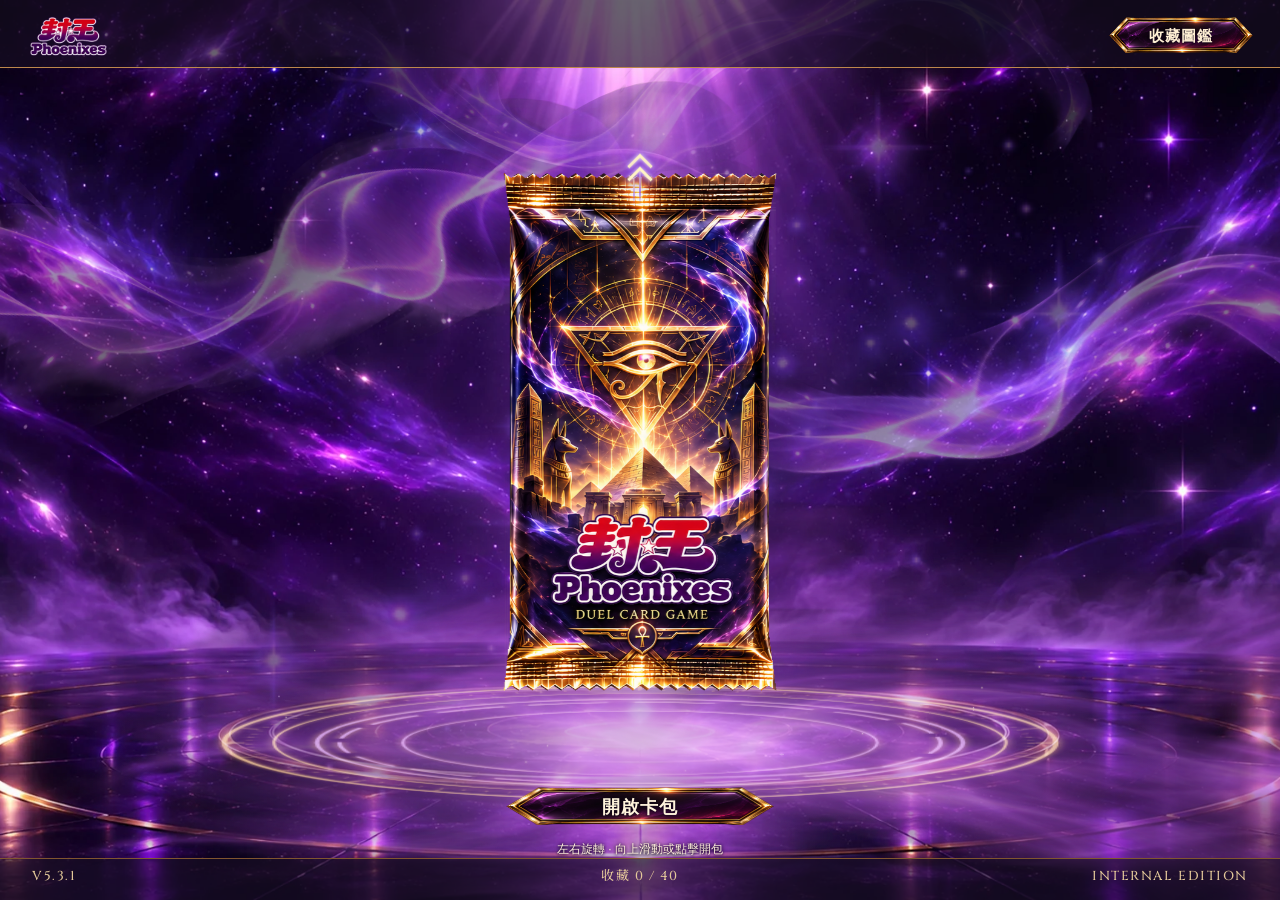
==== commit 9fa698ea: "V5.3.1 Duel Start entrance and non-blocking card inspection" ====
--- a/index.html
+++ b/index.html
@@ -1,4 +1,4 @@
-<!doctype html><html lang="zh-Hant"><meta charset="utf-8"><meta name="viewport" content="width=device-width,initial-scale=1,viewport-fit=cover"><title>PHOENIXES V5.3.0 | 封王卡牌</title><link rel="icon" href="data:,"><link rel="preload" as="image" href="./assets/pack-v39/pack-front.webp" fetchpriority="high"><link rel="preload" as="image" href="./assets/pack-v39/foil-mask.webp" fetchpriority="high" crossorigin="anonymous"><link rel="preload" as="image" href="./assets/vfx-purple/background.webp" fetchpriority="high"><link rel="preconnect" href="https://fonts.gstatic.com" crossorigin><link rel="stylesheet" href="https://fonts.googleapis.com/css2?family=Cinzel:wght@500&amp;family=Noto+Serif+TC:wght@500&amp;text=V5.3.0%200123456789%2FINTERNAL%20EDITION%E6%94%B6%E8%97%8F&amp;display=swap" media="print" onload="this.media='all'"><script>
+<!doctype html><html lang="zh-Hant"><meta charset="utf-8"><meta name="viewport" content="width=device-width,initial-scale=1,viewport-fit=cover"><title>PHOENIXES V5.3.1 | 封王卡牌</title><link rel="icon" href="data:,"><link rel="preload" as="image" href="./assets/pack-v39/pack-front.webp" fetchpriority="high"><link rel="preload" as="image" href="./assets/pack-v39/foil-mask.webp" fetchpriority="high" crossorigin="anonymous"><link rel="preload" as="image" href="./assets/vfx-purple/background.webp" fetchpriority="high"><link rel="preconnect" href="https://fonts.gstatic.com" crossorigin><link rel="stylesheet" href="https://fonts.googleapis.com/css2?family=Cinzel:wght@500&amp;family=Noto+Serif+TC:wght@500&amp;text=V5.3.1%200123456789%2FINTERNAL%20EDITION%E6%94%B6%E8%97%8F&amp;display=swap" media="print" onload="this.media='all'"><script>
 document.documentElement.classList.add('intro-pending');
 window.phoenixesIntroBoot=performance.now();
 window.phoenixesIntroWatchdog=setTimeout(()=>{document.documentElement.classList.remove('intro-pending');const cover=document.getElementById('intro-cover');if(cover)cover.remove();const main=document.querySelector('main');if(main)main.inert=false;window.phoenixesIntroDone=true},6500);
@@ -572,7 +572,7 @@
 #stage .world>.dust .unified-dust:nth-child(n+29),#stage:not(:has(.zone.spent)) .world>.dust .unified-dust:nth-child(n+25),#stage .scene.reading .view-dust i.unified-dust:nth-child(n+37),#stage .scene.reading.normal .view-dust i.unified-dust:nth-child(n+25),#stage.collection-open #collection .collection-spark.unified-dust:nth-child(n+37){display:none}
 }
 @media(prefers-reduced-motion:reduce){#stage .unified-dust{animation:none!important;opacity:0!important}}
-/* V5.3.0 final quality: transient compositing, safe areas and stable fades. */
+/* V5.3.1 final quality: transient compositing, safe areas and stable fades. */
 .pack-turn.dragging{will-change:transform}
 .scene.active .tilt{will-change:transform}
 .scene.active .card-reflection{will-change:opacity}
@@ -589,15 +589,15 @@
 @keyframes viewExit523{to{opacity:0}}
 #stage .scene.reading.view-leaving{animation:viewExit523 .45s cubic-bezier(.4,0,1,1) both;pointer-events:auto!important}
 @media(prefers-reduced-motion:reduce){#collection.collection-transition,#collection.collection-transition .collection-heading,#collection.collection-transition #grid{transition:none!important}#stage .scene.reading.view-leaving{animation:none!important}}
-/* V5.3.0 initial entrance overlay: no layout changes, no persistent animation. */
+/* V5.3.1 initial entrance overlay: no layout changes, no persistent animation. */
 html.intro-pending{background:#080510}
 html.intro-pending::before{content:"";position:fixed;inset:0;background:#080510;z-index:10000;pointer-events:none}
 html.intro-pending.intro-mounted::before{display:none}
 #intro-cover{display:none}
 html.intro-pending #intro-cover{display:block;position:fixed;inset:0;width:100%;height:100%;z-index:10001;border:0;border-radius:0;padding:0;margin:0;background:#080510;cursor:pointer;touch-action:manipulation;opacity:1;box-shadow:none}
-#intro-cover span{position:absolute;bottom:max(65px,calc(env(safe-area-inset-bottom) + 24px));left:0;right:0;padding:0 16px;text-align:center;color:#e7d7b6;font:12px Arial,sans-serif;letter-spacing:.15em;opacity:.7}
+#intro-cover span{position:absolute;bottom:max(65px,calc(env(safe-area-inset-bottom) + 24px));left:0;right:0;padding:0 16px;text-align:center;color:#e7d7b6;font:500 clamp(17px,2.1vw,23px) Georgia,'Times New Roman',serif;letter-spacing:.16em;opacity:.88}
 html.intro-pending main{pointer-events:none}
-</style><button id="intro-cover" type="button" aria-label="略過開場動畫"><span>點一下略過</span></button><main><header><img class="brand-logo" src="./assets/ui/phoenixes-logo.webp" alt="封王 Phoenixes" decoding="async"><button id="book">收藏圖鑑</button></header><div id="stage"><div class="world"><div class="purple-vfx" aria-hidden="true"><div class="pv-flow pv-a"></div><div class="pv-flow pv-b"></div><div class="pv-flow pv-c"></div><div class="pv-mist"></div><div class="pv-mist pv-mist-near"></div><div class="pv-stars"></div><div class="pv-flare"></div></div><div class="gold"></div><div class="light"></div><div class="floor" id="floor"></div><div class="fog"></div><div class="dust" id="dust"></div><div class="atmos-depth"></div><div class="atmos-foreground"></div><div class="ground-mist"></div><div class="env-beams"></div><div class="env-pulse"></div></div><div id="openingExposure" aria-hidden="true"></div><canvas id="openingRays" aria-hidden="true"></canvas><canvas id="mouthSparks" aria-hidden="true"></canvas><div class="near-field" aria-hidden="true"></div><div class="chapter" id="chapter">THE COLLECTION</div><div class="idle-sigil" aria-hidden="true"><div class="sigil-glow"></div><canvas id="sigilEmbers" aria-hidden="true"></canvas><div class="sigil-disc"><svg viewBox="0 0 400 400"><g class="sigil-outer" fill="none" stroke="#ffd28a"><circle cx="200" cy="200" r="184" stroke-width="2.4"/><circle cx="200" cy="200" r="173" stroke-width="3" stroke-dasharray="1 10"/><circle cx="200" cy="200" r="162" stroke-width=".8"/><path d="M200 16v9" transform="rotate(0 200 200)" stroke-width="2"/><path d="M200 16v9" transform="rotate(15 200 200)" stroke-width="1"/><path d="M200 16v9" transform="rotate(30 200 200)" stroke-width="1"/><path d="M200 16v9" transform="rotate(45 200 200)" stroke-width="2"/><path d="M200 16v9" transform="rotate(60 200 200)" stroke-width="1"/><path d="M200 16v9" transform="rotate(75 200 200)" stroke-width="1"/><path d="M200 16v9" transform="rotate(90 200 200)" stroke-width="2"/><path d="M200 16v9" transform="rotate(105 200 200)" stroke-width="1"/><path d="M200 16v9" transform="rotate(120 200 200)" stroke-width="1"/><path d="M200 16v9" transform="rotate(135 200 200)" stroke-width="2"/><path d="M200 16v9" transform="rotate(150 200 200)" stroke-width="1"/><path d="M200 16v9" transform="rotate(165 200 200)" stroke-width="1"/><path d="M200 16v9" transform="rotate(180 200 200)" stroke-width="2"/><path d="M200 16v9" transform="rotate(195 200 200)" stroke-width="1"/><path d="M200 16v9" transform="rotate(210 200 200)" stroke-width="1"/><path d="M200 16v9" transform="rotate(225 200 200)" stroke-width="2"/><path d="M200 16v9" transform="rotate(240 200 200)" stroke-width="1"/><path d="M200 16v9" transform="rotate(255 200 200)" stroke-width="1"/><path d="M200 16v9" transform="rotate(270 200 200)" stroke-width="2"/><path d="M200 16v9" transform="rotate(285 200 200)" stroke-width="1"/><path d="M200 16v9" transform="rotate(300 200 200)" stroke-width="1"/><path d="M200 16v9" transform="rotate(315 200 200)" stroke-width="2"/><path d="M200 16v9" transform="rotate(330 200 200)" stroke-width="1"/><path d="M200 16v9" transform="rotate(345 200 200)" stroke-width="1"/></g><g class="sigil-inner" fill="none" stroke="#e5b2ff"><circle cx="200" cy="200" r="143" stroke-width="2"/><circle cx="200" cy="200" r="133" stroke-dasharray="36 12" stroke-width="2"/><circle cx="200" cy="200" r="105" stroke-width=".8"/></g></svg></div></div><div class="pack-rear" id="packRear" aria-hidden="true"><div class="pack-light-origin"><div class="pack-energy"><canvas id="packEnergy"></canvas></div><div class="pack-lining"></div><div class="pack-plume"></div></div></div><div class="zone" id="zone"><div class="swipe-cue" aria-hidden="true"><i></i><i></i></div><div class="pack" id="pack" role="button" tabindex="0" draggable="false" aria-label="向上滑動或點擊開包" aria-describedby="hint"><div class="pack-turn" id="packTurn"><div class="pack-front"></div><div class="pack-back"></div></div></div><div class="pack-pocket" aria-hidden="true"></div><div class="pack-piece left" aria-hidden="true"></div><div class="pack-piece right" aria-hidden="true"></div><div class="pack-band purple" aria-hidden="true"></div><div class="pack-band amber" aria-hidden="true"></div></div><div class="hand" id="hand"></div><div class="collection" id="collection"><div class="collection-ambient" aria-hidden="true"><i class="collection-spark" style="left:3%;top:5%;--duration:2.8s;--fly-x:-30px;--fly-y:-18px;--spark-delay:-0.00s"></i><i class="collection-spark" style="left:40%;top:28%;--duration:4.5s;--fly-x:-11px;--fly-y:-31px;--spark-delay:-0.43s"></i><i class="collection-spark" style="left:77%;top:51%;--duration:6.2s;--fly-x:8px;--fly-y:-44px;--spark-delay:-0.86s"></i><i class="collection-spark" style="left:19%;top:74%;--duration:3.6s;--fly-x:27px;--fly-y:-57px;--spark-delay:-1.29s"></i><i class="collection-spark" style="left:56%;top:7%;--duration:5.3s;--fly-x:-15px;--fly-y:-70px;--spark-delay:-1.72s"></i><i class="collection-spark" style="left:93%;top:30%;--duration:7.0s;--fly-x:4px;--fly-y:-18px;--spark-delay:-2.15s"></i><i class="collection-spark" style="left:35%;top:53%;--duration:4.4s;--fly-x:23px;--fly-y:-31px;--spark-delay:-2.58s"></i><i class="collection-spark" style="left:72%;top:76%;--duration:6.1s;--fly-x:-19px;--fly-y:-44px;--spark-delay:-3.01s"></i><i class="collection-spark" style="left:14%;top:9%;--duration:3.5s;--fly-x:0px;--fly-y:-57px;--spark-delay:-3.44s"></i><i class="collection-spark" style="left:51%;top:32%;--duration:5.2s;--fly-x:19px;--fly-y:-70px;--spark-delay:-3.87s"></i><i class="collection-spark" style="left:88%;top:55%;--duration:6.9s;--fly-x:-23px;--fly-y:-18px;--spark-delay:-4.30s"></i><i class="collection-spark" style="left:30%;top:78%;--duration:4.3s;--fly-x:-4px;--fly-y:-31px;--spark-delay:-4.73s"></i><i class="collection-spark" style="left:67%;top:11%;--duration:6.0s;--fly-x:15px;--fly-y:-44px;--spark-delay:-5.16s"></i><i class="collection-spark" style="left:9%;top:34%;--duration:3.4s;--fly-x:-27px;--fly-y:-57px;--spark-delay:-5.59s"></i><i class="collection-spark" style="left:46%;top:57%;--duration:5.1s;--fly-x:-8px;--fly-y:-70px;--spark-delay:-6.02s"></i><i class="collection-spark" style="left:83%;top:80%;--duration:6.8s;--fly-x:11px;--fly-y:-18px;--spark-delay:-6.45s"></i><i class="collection-spark" style="left:25%;top:13%;--duration:4.2s;--fly-x:30px;--fly-y:-31px;--spark-delay:-6.88s"></i><i class="collection-spark" style="left:62%;top:36%;--duration:5.9s;--fly-x:-12px;--fly-y:-44px;--spark-delay:-7.31s"></i><i class="collection-spark" style="left:4%;top:59%;--duration:3.3s;--fly-x:7px;--fly-y:-57px;--spark-delay:-7.74s"></i><i class="collection-spark" style="left:41%;top:82%;--duration:5.0s;--fly-x:26px;--fly-y:-70px;--spark-delay:-8.17s"></i><i class="collection-spark" style="left:78%;top:15%;--duration:6.7s;--fly-x:-16px;--fly-y:-18px;--spark-delay:-8.60s"></i><i class="collection-spark" style="left:20%;top:38%;--duration:4.1s;--fly-x:3px;--fly-y:-31px;--spark-delay:-9.03s"></i><i class="collection-spark" style="left:57%;top:61%;--duration:5.8s;--fly-x:22px;--fly-y:-44px;--spark-delay:-9.46s"></i><i class="collection-spark" style="left:94%;top:84%;--duration:3.2s;--fly-x:-20px;--fly-y:-57px;--spark-delay:-9.89s"></i><i class="collection-spark" style="left:36%;top:17%;--duration:4.9s;--fly-x:-1px;--fly-y:-70px;--spark-delay:-10.32s"></i><i class="collection-spark" style="left:73%;top:40%;--duration:6.6s;--fly-x:18px;--fly-y:-18px;--spark-delay:-10.75s"></i><i class="collection-spark" style="left:15%;top:63%;--duration:4.0s;--fly-x:-24px;--fly-y:-31px;--spark-delay:-11.18s"></i><i class="collection-spark" style="left:52%;top:86%;--duration:5.7s;--fly-x:-5px;--fly-y:-44px;--spark-delay:-11.61s"></i><i class="collection-spark" style="left:89%;top:19%;--duration:3.1s;--fly-x:14px;--fly-y:-57px;--spark-delay:-12.04s"></i><i class="collection-spark" style="left:31%;top:42%;--duration:4.8s;--fly-x:-28px;--fly-y:-70px;--spark-delay:-12.47s"></i><i class="collection-spark" style="left:68%;top:65%;--duration:6.5s;--fly-x:-9px;--fly-y:-18px;--spark-delay:-12.90s"></i><i class="collection-spark" style="left:10%;top:88%;--duration:3.9s;--fly-x:10px;--fly-y:-31px;--spark-delay:-13.33s"></i></div><div class="collection-heading"><button id="back">返回</button><div id="collectionCount"></div></div><div class="grid" id="grid"></div></div><div class="scene" id="scene"><div class="aura"></div><div class="rays"></div><div class="halo"></div><div class="ribbon"></div><div class="motes" id="motes"></div><div class="hero" id="hero"><div class="tilt" id="tilt"></div></div><div class="ribbon fore"></div><div class="view-dust" id="viewDust" aria-hidden="true"></div><div class="title" aria-hidden="true">SR<small>SUPER RARE</small></div><div class="message" id="message"></div></div><div class="fx"><div class="flash" id="flash"></div><div class="wave" id="wave"></div><div id="particles"></div></div><div class="actions"><button id="action">開啟卡包</button><div class="hint" id="hint">左右旋轉 · 向上滑動或點擊開包</div></div></div><footer><span class="footer-version">V5.3.0</span><span id="progress"></span><span class="footer-edition">INTERNAL EDITION</span></footer><nav><button id="test">指定 SR 測試</button><button id="normal">快速翻牌測試</button><button id="next">卡包登場</button><button id="atmos">沉浸場景：開</button><button id="quality">品質：自動</button><button id="stress">30 包測試</button><button id="stop" disabled>停止</button></nav><footer id="status">等待測試</footer></main><script>if(document.documentElement.classList.contains('intro-pending')){document.querySelector('main').inert=true;document.documentElement.classList.add('intro-mounted')}</script><script>
+</style><button id="intro-cover" type="button" aria-label="略過開場動畫"><span>Duel Start.</span></button><main><header><img class="brand-logo" src="./assets/ui/phoenixes-logo.webp" alt="封王 Phoenixes" decoding="async"><button id="book">收藏圖鑑</button></header><div id="stage"><div class="world"><div class="purple-vfx" aria-hidden="true"><div class="pv-flow pv-a"></div><div class="pv-flow pv-b"></div><div class="pv-flow pv-c"></div><div class="pv-mist"></div><div class="pv-mist pv-mist-near"></div><div class="pv-stars"></div><div class="pv-flare"></div></div><div class="gold"></div><div class="light"></div><div class="floor" id="floor"></div><div class="fog"></div><div class="dust" id="dust"></div><div class="atmos-depth"></div><div class="atmos-foreground"></div><div class="ground-mist"></div><div class="env-beams"></div><div class="env-pulse"></div></div><div id="openingExposure" aria-hidden="true"></div><canvas id="openingRays" aria-hidden="true"></canvas><canvas id="mouthSparks" aria-hidden="true"></canvas><div class="near-field" aria-hidden="true"></div><div class="chapter" id="chapter">THE COLLECTION</div><div class="idle-sigil" aria-hidden="true"><div class="sigil-glow"></div><canvas id="sigilEmbers" aria-hidden="true"></canvas><div class="sigil-disc"><svg viewBox="0 0 400 400"><g class="sigil-outer" fill="none" stroke="#ffd28a"><circle cx="200" cy="200" r="184" stroke-width="2.4"/><circle cx="200" cy="200" r="173" stroke-width="3" stroke-dasharray="1 10"/><circle cx="200" cy="200" r="162" stroke-width=".8"/><path d="M200 16v9" transform="rotate(0 200 200)" stroke-width="2"/><path d="M200 16v9" transform="rotate(15 200 200)" stroke-width="1"/><path d="M200 16v9" transform="rotate(30 200 200)" stroke-width="1"/><path d="M200 16v9" transform="rotate(45 200 200)" stroke-width="2"/><path d="M200 16v9" transform="rotate(60 200 200)" stroke-width="1"/><path d="M200 16v9" transform="rotate(75 200 200)" stroke-width="1"/><path d="M200 16v9" transform="rotate(90 200 200)" stroke-width="2"/><path d="M200 16v9" transform="rotate(105 200 200)" stroke-width="1"/><path d="M200 16v9" transform="rotate(120 200 200)" stroke-width="1"/><path d="M200 16v9" transform="rotate(135 200 200)" stroke-width="2"/><path d="M200 16v9" transform="rotate(150 200 200)" stroke-width="1"/><path d="M200 16v9" transform="rotate(165 200 200)" stroke-width="1"/><path d="M200 16v9" transform="rotate(180 200 200)" stroke-width="2"/><path d="M200 16v9" transform="rotate(195 200 200)" stroke-width="1"/><path d="M200 16v9" transform="rotate(210 200 200)" stroke-width="1"/><path d="M200 16v9" transform="rotate(225 200 200)" stroke-width="2"/><path d="M200 16v9" transform="rotate(240 200 200)" stroke-width="1"/><path d="M200 16v9" transform="rotate(255 200 200)" stroke-width="1"/><path d="M200 16v9" transform="rotate(270 200 200)" stroke-width="2"/><path d="M200 16v9" transform="rotate(285 200 200)" stroke-width="1"/><path d="M200 16v9" transform="rotate(300 200 200)" stroke-width="1"/><path d="M200 16v9" transform="rotate(315 200 200)" stroke-width="2"/><path d="M200 16v9" transform="rotate(330 200 200)" stroke-width="1"/><path d="M200 16v9" transform="rotate(345 200 200)" stroke-width="1"/></g><g class="sigil-inner" fill="none" stroke="#e5b2ff"><circle cx="200" cy="200" r="143" stroke-width="2"/><circle cx="200" cy="200" r="133" stroke-dasharray="36 12" stroke-width="2"/><circle cx="200" cy="200" r="105" stroke-width=".8"/></g></svg></div></div><div class="pack-rear" id="packRear" aria-hidden="true"><div class="pack-light-origin"><div class="pack-energy"><canvas id="packEnergy"></canvas></div><div class="pack-lining"></div><div class="pack-plume"></div></div></div><div class="zone" id="zone"><div class="swipe-cue" aria-hidden="true"><i></i><i></i></div><div class="pack" id="pack" role="button" tabindex="0" draggable="false" aria-label="向上滑動或點擊開包" aria-describedby="hint"><div class="pack-turn" id="packTurn"><div class="pack-front"></div><div class="pack-back"></div></div></div><div class="pack-pocket" aria-hidden="true"></div><div class="pack-piece left" aria-hidden="true"></div><div class="pack-piece right" aria-hidden="true"></div><div class="pack-band purple" aria-hidden="true"></div><div class="pack-band amber" aria-hidden="true"></div></div><div class="hand" id="hand"></div><div class="collection" id="collection"><div class="collection-ambient" aria-hidden="true"><i class="collection-spark" style="left:3%;top:5%;--duration:2.8s;--fly-x:-30px;--fly-y:-18px;--spark-delay:-0.00s"></i><i class="collection-spark" style="left:40%;top:28%;--duration:4.5s;--fly-x:-11px;--fly-y:-31px;--spark-delay:-0.43s"></i><i class="collection-spark" style="left:77%;top:51%;--duration:6.2s;--fly-x:8px;--fly-y:-44px;--spark-delay:-0.86s"></i><i class="collection-spark" style="left:19%;top:74%;--duration:3.6s;--fly-x:27px;--fly-y:-57px;--spark-delay:-1.29s"></i><i class="collection-spark" style="left:56%;top:7%;--duration:5.3s;--fly-x:-15px;--fly-y:-70px;--spark-delay:-1.72s"></i><i class="collection-spark" style="left:93%;top:30%;--duration:7.0s;--fly-x:4px;--fly-y:-18px;--spark-delay:-2.15s"></i><i class="collection-spark" style="left:35%;top:53%;--duration:4.4s;--fly-x:23px;--fly-y:-31px;--spark-delay:-2.58s"></i><i class="collection-spark" style="left:72%;top:76%;--duration:6.1s;--fly-x:-19px;--fly-y:-44px;--spark-delay:-3.01s"></i><i class="collection-spark" style="left:14%;top:9%;--duration:3.5s;--fly-x:0px;--fly-y:-57px;--spark-delay:-3.44s"></i><i class="collection-spark" style="left:51%;top:32%;--duration:5.2s;--fly-x:19px;--fly-y:-70px;--spark-delay:-3.87s"></i><i class="collection-spark" style="left:88%;top:55%;--duration:6.9s;--fly-x:-23px;--fly-y:-18px;--spark-delay:-4.30s"></i><i class="collection-spark" style="left:30%;top:78%;--duration:4.3s;--fly-x:-4px;--fly-y:-31px;--spark-delay:-4.73s"></i><i class="collection-spark" style="left:67%;top:11%;--duration:6.0s;--fly-x:15px;--fly-y:-44px;--spark-delay:-5.16s"></i><i class="collection-spark" style="left:9%;top:34%;--duration:3.4s;--fly-x:-27px;--fly-y:-57px;--spark-delay:-5.59s"></i><i class="collection-spark" style="left:46%;top:57%;--duration:5.1s;--fly-x:-8px;--fly-y:-70px;--spark-delay:-6.02s"></i><i class="collection-spark" style="left:83%;top:80%;--duration:6.8s;--fly-x:11px;--fly-y:-18px;--spark-delay:-6.45s"></i><i class="collection-spark" style="left:25%;top:13%;--duration:4.2s;--fly-x:30px;--fly-y:-31px;--spark-delay:-6.88s"></i><i class="collection-spark" style="left:62%;top:36%;--duration:5.9s;--fly-x:-12px;--fly-y:-44px;--spark-delay:-7.31s"></i><i class="collection-spark" style="left:4%;top:59%;--duration:3.3s;--fly-x:7px;--fly-y:-57px;--spark-delay:-7.74s"></i><i class="collection-spark" style="left:41%;top:82%;--duration:5.0s;--fly-x:26px;--fly-y:-70px;--spark-delay:-8.17s"></i><i class="collection-spark" style="left:78%;top:15%;--duration:6.7s;--fly-x:-16px;--fly-y:-18px;--spark-delay:-8.60s"></i><i class="collection-spark" style="left:20%;top:38%;--duration:4.1s;--fly-x:3px;--fly-y:-31px;--spark-delay:-9.03s"></i><i class="collection-spark" style="left:57%;top:61%;--duration:5.8s;--fly-x:22px;--fly-y:-44px;--spark-delay:-9.46s"></i><i class="collection-spark" style="left:94%;top:84%;--duration:3.2s;--fly-x:-20px;--fly-y:-57px;--spark-delay:-9.89s"></i><i class="collection-spark" style="left:36%;top:17%;--duration:4.9s;--fly-x:-1px;--fly-y:-70px;--spark-delay:-10.32s"></i><i class="collection-spark" style="left:73%;top:40%;--duration:6.6s;--fly-x:18px;--fly-y:-18px;--spark-delay:-10.75s"></i><i class="collection-spark" style="left:15%;top:63%;--duration:4.0s;--fly-x:-24px;--fly-y:-31px;--spark-delay:-11.18s"></i><i class="collection-spark" style="left:52%;top:86%;--duration:5.7s;--fly-x:-5px;--fly-y:-44px;--spark-delay:-11.61s"></i><i class="collection-spark" style="left:89%;top:19%;--duration:3.1s;--fly-x:14px;--fly-y:-57px;--spark-delay:-12.04s"></i><i class="collection-spark" style="left:31%;top:42%;--duration:4.8s;--fly-x:-28px;--fly-y:-70px;--spark-delay:-12.47s"></i><i class="collection-spark" style="left:68%;top:65%;--duration:6.5s;--fly-x:-9px;--fly-y:-18px;--spark-delay:-12.90s"></i><i class="collection-spark" style="left:10%;top:88%;--duration:3.9s;--fly-x:10px;--fly-y:-31px;--spark-delay:-13.33s"></i></div><div class="collection-heading"><button id="back">返回</button><div id="collectionCount"></div></div><div class="grid" id="grid"></div></div><div class="scene" id="scene"><div class="aura"></div><div class="rays"></div><div class="halo"></div><div class="ribbon"></div><div class="motes" id="motes"></div><div class="hero" id="hero"><div class="tilt" id="tilt"></div></div><div class="ribbon fore"></div><div class="view-dust" id="viewDust" aria-hidden="true"></div><div class="title" aria-hidden="true">SR<small>SUPER RARE</small></div><div class="message" id="message"></div></div><div class="fx"><div class="flash" id="flash"></div><div class="wave" id="wave"></div><div id="particles"></div></div><div class="actions"><button id="action">開啟卡包</button><div class="hint" id="hint">左右旋轉 · 向上滑動或點擊開包</div></div></div><footer><span class="footer-version">V5.3.1</span><span id="progress"></span><span class="footer-edition">INTERNAL EDITION</span></footer><nav><button id="test">指定 SR 測試</button><button id="normal">快速翻牌測試</button><button id="next">卡包登場</button><button id="atmos">沉浸場景：開</button><button id="quality">品質：自動</button><button id="stress">30 包測試</button><button id="stop" disabled>停止</button></nav><footer id="status">等待測試</footer></main><script>if(document.documentElement.classList.contains('intro-pending')){document.querySelector('main').inert=true;document.documentElement.classList.add('intro-mounted')}</script><script>
 function syncPreviewLayout(){const panel=document.getElementById('scene');if(!panel?.classList.contains('reading'))return;const set=(name,value)=>{if(panel.style.getPropertyValue(name)!==value)panel.style.setProperty(name,value)},header=document.querySelector('main>header'),footer=document.querySelector('main>footer:not(#status)');set('--preview-footer-height',Math.ceil(footer.getBoundingClientRect().height)+'px');const panelBox=panel.getBoundingClientRect(),title=panel.querySelector('.title'),message=document.getElementById('message'),titleVisible=!panel.classList.contains('normal');const titleSpace=Math.ceil((titleVisible?title.getBoundingClientRect().bottom:header.getBoundingClientRect().bottom)-panelBox.top+12),messageSpace=Math.ceil(panelBox.bottom-message.getBoundingClientRect().top+12);set('--preview-title-space',titleSpace+'px');set('--preview-message-space',messageSpace+'px')}
 // Reading geometry is measured synchronously before entry, not after message or class mutations.
 addEventListener('resize',syncPreviewLayout);visualViewport?.addEventListener('resize',syncPreviewLayout);
@@ -811,7 +811,7 @@
   q('chapter').textContent='THE REVELATION';
   controls();
 }
-function neutral(){tilt.classList.remove('tracking');tilt.style.transform='rotateX(0deg) rotateY(0deg)';tilt.style.setProperty('--fx','0px');tilt.style.setProperty('--fy','0px');tilt.style.setProperty('--fr','0deg');tilt.style.setProperty('--fo','.38')}function init(c){previewAwaitMove=false;clear(hero);scene.className='scene active'+(c.rank==='SR'?'':' normal');hero.className='hero '+c.rank.toLowerCase();tilt.innerHTML=card(c,true);const front=tilt.querySelector('.front img'),full=cardUrl(c.id,true);warmFull(c.id).then(ok=>{if(ok&&front.isConnected&&front.getAttribute('src')!==full)front.src=full});neutral();q('message').textContent='滾輪／雙指縮放 · 雙擊切換大小 · 點擊空白處關閉';monitor()}function manual(){return new Promise(r=>{resume=r;ready=true;hero.classList.add('preview-flat','aura-ready');scene.classList.add('view-ready');rect=hero.getBoundingClientRect();q('message').textContent='滾輪／雙指縮放 · 雙擊切換大小 · 點擊空白處關閉';if(stress)setTimeout(()=>{if(resume===r)close()},1000)})}function close(){if(!resume)return;scene.classList.remove('view-ready');hero.classList.remove('aura-ready');const r=resume,fade=scene.classList.contains('preview-session')&&!reducePackMotion.matches;resume=null;ready=false;point=null;if(raf){cancelAnimationFrame(raf);raf=0}resetZoom();neutral();if(fade){scene.classList.add('view-leaving');setTimeout(r,450)}else r()}let blankPress=null;scene.addEventListener('pointerdown',e=>{e.stopPropagation();blankPress=ready&&!hero.contains(e.target)&&e.isPrimary?{id:e.pointerId,x:e.clientX,y:e.clientY}:null});scene.addEventListener('pointermove',e=>{e.stopPropagation();if(blankPress&&Math.hypot(e.clientX-blankPress.x,e.clientY-blankPress.y)>8)blankPress=null});scene.addEventListener('pointercancel',()=>{blankPress=null});scene.addEventListener('pointerup',e=>{e.stopPropagation();const p=blankPress;blankPress=null;if(p&&p.id===e.pointerId&&ready&&!hero.contains(e.target)&&!drag&&performance.now()>suppress&&Math.hypot(e.clientX-p.x,e.clientY-p.y)<=8){suppress=performance.now()+450;close()}});scene.addEventListener('click',e=>{e.preventDefault();e.stopPropagation()});document.addEventListener('click',e=>{if((scene.classList.contains('active')&&!scene.contains(e.target))||(!scene.contains(e.target)&&performance.now()<suppress)){e.preventDefault();e.stopImmediatePropagation()}},true);let previewAwaitMove=false;function track(e){if(zoom>1||pointers.size>1)return;point={x:e.clientX,y:e.clientY};if(!raf)raf=requestAnimationFrame(()=>{raf=0;if(!ready||!point)return;let x=Math.max(-1,Math.min(1,(point.x-rect.left-rect.width/2)/(rect.width/2))),y=Math.max(-1,Math.min(1,(point.y-rect.top-rect.height/2)/(rect.height/2)));tilt.classList.add('tracking');tilt.style.transform=`rotateX(${-y*22}deg) rotateY(${x*25}deg)`;tilt.style.setProperty('--fx',-x*105+'px');tilt.style.setProperty('--fy',-y*80+'px');tilt.style.setProperty('--fr',x*28+y*12+'deg');tilt.style.setProperty('--fo',.25+Math.min(1,Math.hypot(x,y))*.35)})}let zoom=1,panX=0,panY=0,pointers=new Map(),pinch=null,lastTap=0;function applyZoom(){scene.classList.toggle('zoomed',zoom>1);const w=hero.offsetWidth,h=hero.offsetHeight;panX=Math.max(-w*(zoom-1)/2,Math.min(w*(zoom-1)/2,panX));panY=Math.max(-h*(zoom-1)/2,Math.min(h*(zoom-1)/2,panY));hero.style.setProperty('--zoom',zoom);hero.style.setProperty('--panx',panX+'px');hero.style.setProperty('--pany',panY+'px');if(zoom>1)neutral()}function resetZoom(){zoom=1;panX=panY=0;pointers.clear();pinch=null;drag=false;blankPress=null;applyZoom()}function changeZoom(z){zoom=Math.max(1,Math.min(3,z));if(zoom===1)panX=panY=0;applyZoom()}function distance(){const a=[...pointers.values()];return a.length===2?Math.hypot(a[0].x-a[1].x,a[0].y-a[1].y):0}hero.addEventListener('wheel',e=>{if(!ready)return;e.preventDefault();changeZoom(zoom*Math.exp(-e.deltaY*.002))},{passive:false});hero.addEventListener('dblclick',e=>{if(ready){e.preventDefault();changeZoom(zoom>1?1:2)}});hero.onpointerenter=e=>{if(ready){rect=hero.getBoundingClientRect();if(e.pointerType==='mouse'&&!previewAwaitMove)track(e)}};hero.onpointerdown=e=>{if(!ready|| (e.pointerType==='mouse'&&e.button!==0))return;e.preventDefault();drag=true;pointers.set(e.pointerId,{x:e.clientX,y:e.clientY,startX:e.clientX,startY:e.clientY});hero.setPointerCapture(e.pointerId);if(pointers.size===2){pinch={distance:distance(),zoom};neutral()}else if(zoom===1){rect=hero.getBoundingClientRect();track(e)}};hero.onpointermove=e=>{if(!ready)return;if(previewAwaitMove){if(!e.movementX&&!e.movementY&&!pointers.has(e.pointerId))return;previewAwaitMove=false;}if(pointers.has(e.pointerId))e.preventDefault();const p=pointers.get(e.pointerId);if(p){const dx=e.clientX-p.x,dy=e.clientY-p.y;p.x=e.clientX;p.y=e.clientY;if(pointers.size===2&&pinch){changeZoom(pinch.zoom*distance()/Math.max(1,pinch.distance));return}if(zoom>1){panX+=dx;panY+=dy;applyZoom();return}}if(drag||e.pointerType==='mouse')track(e)};hero.onpointerup=hero.onpointercancel=e=>{const p=pointers.get(e.pointerId),wasPinch=!!pinch;pointers.delete(e.pointerId);if(pointers.size<2)pinch=null;drag=pointers.size>0;point=null;suppress=performance.now()+250;neutral();if(e.type==='pointerup'&&e.pointerType==='touch'&&!wasPinch&&p&&Math.hypot(p.x-p.startX,p.y-p.startY)<10){const now=performance.now();if(now-lastTap<300){changeZoom(zoom>1?1:2);lastTap=0}else lastTap=now}if(hero.hasPointerCapture(e.pointerId))hero.releasePointerCapture(e.pointerId)};scene.addEventListener('dragstart',e=>e.preventDefault(),true);scene.addEventListener('contextmenu',e=>e.preventDefault());hero.onpointerleave=()=>{if(!drag){point=null;neutral()}};// V5.3.0: every hero transition ends at the exact reading transform.
+function neutral(){tilt.classList.remove('tracking');tilt.style.transform='rotateX(0deg) rotateY(0deg)';tilt.style.setProperty('--fx','0px');tilt.style.setProperty('--fy','0px');tilt.style.setProperty('--fr','0deg');tilt.style.setProperty('--fo','.38')}function init(c){previewAwaitMove=false;clear(hero);scene.className='scene active'+(c.rank==='SR'?'':' normal');hero.className='hero '+c.rank.toLowerCase();tilt.innerHTML=card(c,true);const front=tilt.querySelector('.front img'),full=cardUrl(c.id,true);warmFull(c.id).then(ok=>{if(ok&&front.isConnected&&front.getAttribute('src')!==full)front.src=full});neutral();q('message').textContent='滾輪／雙指縮放 · 雙擊切換大小 · 點擊空白處關閉';monitor()}function manual(){return new Promise(r=>{resume=r;ready=true;hero.classList.add('preview-flat','aura-ready');scene.classList.add('view-ready');rect=hero.getBoundingClientRect();q('message').textContent='滾輪／雙指縮放 · 雙擊切換大小 · 點擊空白處關閉';if(stress)setTimeout(()=>{if(resume===r)close()},1000)})}function close(){if(!resume)return;scene.classList.remove('view-ready');hero.classList.remove('aura-ready');const r=resume,fade=scene.classList.contains('preview-session')&&!reducePackMotion.matches;resume=null;ready=false;point=null;if(raf){cancelAnimationFrame(raf);raf=0}resetZoom();neutral();if(fade){scene.classList.add('view-leaving');setTimeout(r,450)}else r()}let blankPress=null;scene.addEventListener('pointerdown',e=>{e.stopPropagation();blankPress=ready&&!hero.contains(e.target)&&e.isPrimary?{id:e.pointerId,x:e.clientX,y:e.clientY}:null});scene.addEventListener('pointermove',e=>{e.stopPropagation();if(blankPress&&Math.hypot(e.clientX-blankPress.x,e.clientY-blankPress.y)>8)blankPress=null});scene.addEventListener('pointercancel',()=>{blankPress=null});scene.addEventListener('pointerup',e=>{e.stopPropagation();const p=blankPress;blankPress=null;if(p&&p.id===e.pointerId&&ready&&!hero.contains(e.target)&&!drag&&performance.now()>suppress&&Math.hypot(e.clientX-p.x,e.clientY-p.y)<=8){suppress=performance.now()+450;close()}});scene.addEventListener('click',e=>{e.preventDefault();e.stopPropagation()});document.addEventListener('click',e=>{if((scene.classList.contains('active')&&!scene.contains(e.target))||(!scene.contains(e.target)&&performance.now()<suppress)){e.preventDefault();e.stopImmediatePropagation()}},true);let previewAwaitMove=false;function track(e){if(zoom>1||pointers.size>1)return;point={x:e.clientX,y:e.clientY};if(!raf)raf=requestAnimationFrame(()=>{raf=0;if(!ready||!point)return;let x=Math.max(-1,Math.min(1,(point.x-rect.left-rect.width/2)/(rect.width/2))),y=Math.max(-1,Math.min(1,(point.y-rect.top-rect.height/2)/(rect.height/2)));tilt.classList.add('tracking');tilt.style.transform=`rotateX(${-y*22}deg) rotateY(${x*25}deg)`;tilt.style.setProperty('--fx',-x*105+'px');tilt.style.setProperty('--fy',-y*80+'px');tilt.style.setProperty('--fr',x*28+y*12+'deg');tilt.style.setProperty('--fo',.25+Math.min(1,Math.hypot(x,y))*.35)})}let zoom=1,panX=0,panY=0,pointers=new Map(),pinch=null,lastTap=0;function applyZoom(){scene.classList.toggle('zoomed',zoom>1);const w=hero.offsetWidth,h=hero.offsetHeight;panX=Math.max(-w*(zoom-1)/2,Math.min(w*(zoom-1)/2,panX));panY=Math.max(-h*(zoom-1)/2,Math.min(h*(zoom-1)/2,panY));hero.style.setProperty('--zoom',zoom);hero.style.setProperty('--panx',panX+'px');hero.style.setProperty('--pany',panY+'px');if(zoom>1)neutral()}function resetZoom(){zoom=1;panX=panY=0;pointers.clear();pinch=null;drag=false;blankPress=null;applyZoom()}function changeZoom(z){zoom=Math.max(1,Math.min(3,z));if(zoom===1)panX=panY=0;applyZoom()}function distance(){const a=[...pointers.values()];return a.length===2?Math.hypot(a[0].x-a[1].x,a[0].y-a[1].y):0}hero.addEventListener('wheel',e=>{if(!ready)return;e.preventDefault();changeZoom(zoom*Math.exp(-e.deltaY*.002))},{passive:false});hero.addEventListener('dblclick',e=>{if(ready){e.preventDefault();changeZoom(zoom>1?1:2)}});hero.onpointerenter=e=>{if(ready){rect=hero.getBoundingClientRect();if(e.pointerType==='mouse'&&!previewAwaitMove)track(e)}};hero.onpointerdown=e=>{if(!ready|| (e.pointerType==='mouse'&&e.button!==0))return;e.preventDefault();drag=true;pointers.set(e.pointerId,{x:e.clientX,y:e.clientY,startX:e.clientX,startY:e.clientY});hero.setPointerCapture(e.pointerId);if(pointers.size===2){pinch={distance:distance(),zoom};neutral()}else if(zoom===1){rect=hero.getBoundingClientRect();track(e)}};hero.onpointermove=e=>{if(!ready)return;if(previewAwaitMove){if(!e.movementX&&!e.movementY&&!pointers.has(e.pointerId))return;previewAwaitMove=false;}if(pointers.has(e.pointerId))e.preventDefault();const p=pointers.get(e.pointerId);if(p){const dx=e.clientX-p.x,dy=e.clientY-p.y;p.x=e.clientX;p.y=e.clientY;if(pointers.size===2&&pinch){changeZoom(pinch.zoom*distance()/Math.max(1,pinch.distance));return}if(zoom>1){panX+=dx;panY+=dy;applyZoom();return}}if(drag||e.pointerType==='mouse')track(e)};hero.onpointerup=hero.onpointercancel=e=>{const p=pointers.get(e.pointerId),wasPinch=!!pinch;pointers.delete(e.pointerId);if(pointers.size<2)pinch=null;drag=pointers.size>0;point=null;suppress=performance.now()+250;neutral();if(e.type==='pointerup'&&e.pointerType==='touch'&&!wasPinch&&p&&Math.hypot(p.x-p.startX,p.y-p.startY)<10){const now=performance.now();if(now-lastTap<300){changeZoom(zoom>1?1:2);lastTap=0}else lastTap=now}if(hero.hasPointerCapture(e.pointerId))hero.releasePointerCapture(e.pointerId)};scene.addEventListener('dragstart',e=>e.preventDefault(),true);scene.addEventListener('contextmenu',e=>e.preventDefault());hero.onpointerleave=()=>{if(!drag){point=null;neutral()}};// V5.3.1: every hero transition ends at the exact reading transform.
 async function heroTransition(frames,duration,easing='cubic-bezier(.22,.65,.25,1)'){
   const animation=play(hero,frames,duration,easing);
   await animation.finished;
@@ -837,7 +837,8 @@
   settleHandFace(slot);scene.className='scene';animation.cancel();
 }
 async function preview(c){
-  busy=true;controls();await warmFull(c.id);init(c);scene.classList.add('reading','preview-session');
+  // Enter immediately using the decoded hand thumbnail; init upgrades to the full image asynchronously.
+  busy=true;controls();init(c);scene.classList.add('reading','preview-session');
   hero.classList.add('open','preview-flat');tilt.querySelector('.inner').style.transition='none';
   if(c.rank==='SR')scene.classList.add('hold');
   syncPreviewLayout();
@@ -966,10 +967,10 @@
  const root=document.documentElement,main=document.querySelector('main'),cover=document.getElementById('intro-cover');
  if(!root.classList.contains('intro-pending')||!main||!cover)return;
  const started=window.phoenixesIntroBoot||performance.now(),reduced=matchMedia('(prefers-reduced-motion: reduce)').matches;
- const animations=[];let ended=false,finishTimer=0,slowTimer=0,assetTimer=0;
+ const animations=[];let ended=false,finishTimer=0,assetTimer=0;
  const label=cover.querySelector('span');
  function finish(){
-  if(ended)return;ended=true;clearTimeout(finishTimer);clearTimeout(slowTimer);clearTimeout(assetTimer);clearTimeout(window.phoenixesIntroWatchdog);
+  if(ended)return;ended=true;clearTimeout(finishTimer);clearTimeout(assetTimer);clearTimeout(window.phoenixesIntroWatchdog);
   document.removeEventListener('keydown',key,true);cover.removeEventListener('click',finish);
   animations.forEach(a=>a.cancel());animations.length=0;
   root.classList.remove('intro-pending','intro-mounted');cover.remove();main.inert=false;
@@ -983,15 +984,13 @@
  function decode(src){const img=new Image();img.src=src;return img.decode().catch(()=>false)}
  async function run(){
   try{
-   slowTimer=setTimeout(()=>{if(!ended&&label)label.textContent='載入舞台中 · 點一下略過'},700);
    const assets=[decode('./assets/vfx-purple/background.webp'),decode('./assets/ui-v4/buttons/hero-glass-clean-v14.webp'),decode('./assets/ui-v4/buttons/long-dark.webp')];
    const logo=main.querySelector('.brand-logo');if(logo)assets.push(logo.decode().catch(()=>false));
    if(typeof visiblePackReady!=='undefined')assets.push(visiblePackReady);
    else assets.push(decode('./assets/pack-v39/pack-front.webp'),decode('./assets/pack-v39/foil-mask.webp'));
    if(typeof cardBackReady!=='undefined')assets.push(cardBackReady);
    await Promise.race([Promise.allSettled(assets),new Promise(r=>{assetTimer=setTimeout(r,2800)})]);
-   clearTimeout(assetTimer);clearTimeout(slowTimer);if(ended||!root.classList.contains('intro-pending'))return;
-   if(label)label.textContent='點一下略過';
+   clearTimeout(assetTimer);if(ended||!root.classList.contains('intro-pending'))return;
    if(reduced){if(label)label.hidden=true;animate('#intro-cover',[{opacity:1},{opacity:0}],150);finishTimer=setTimeout(finish,150);return}
    const lead=Math.min(350,Math.max(0,performance.now()-started));
    animate('#intro-cover',[{opacity:1},{opacity:.65,offset:.28},{opacity:0}],2300,0,lead);
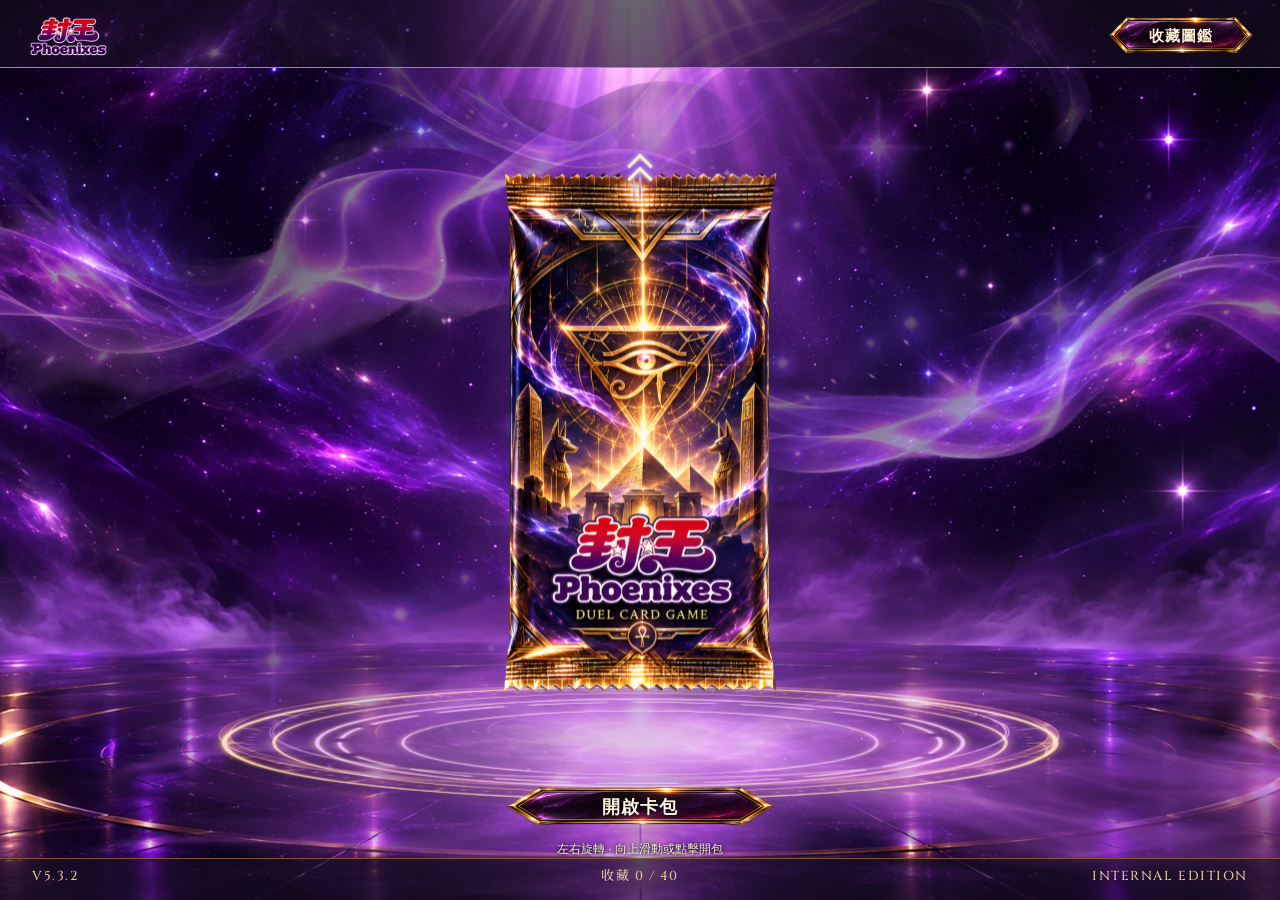
==== commit 734b9193: "V5.3.2 extend entrance to 3.5 seconds with Duel Start title hold" ====
--- a/index.html
+++ b/index.html
@@ -1,7 +1,7 @@
-<!doctype html><html lang="zh-Hant"><meta charset="utf-8"><meta name="viewport" content="width=device-width,initial-scale=1,viewport-fit=cover"><title>PHOENIXES V5.3.1 | 封王卡牌</title><link rel="icon" href="data:,"><link rel="preload" as="image" href="./assets/pack-v39/pack-front.webp" fetchpriority="high"><link rel="preload" as="image" href="./assets/pack-v39/foil-mask.webp" fetchpriority="high" crossorigin="anonymous"><link rel="preload" as="image" href="./assets/vfx-purple/background.webp" fetchpriority="high"><link rel="preconnect" href="https://fonts.gstatic.com" crossorigin><link rel="stylesheet" href="https://fonts.googleapis.com/css2?family=Cinzel:wght@500&amp;family=Noto+Serif+TC:wght@500&amp;text=V5.3.1%200123456789%2FINTERNAL%20EDITION%E6%94%B6%E8%97%8F&amp;display=swap" media="print" onload="this.media='all'"><script>
+<!doctype html><html lang="zh-Hant"><meta charset="utf-8"><meta name="viewport" content="width=device-width,initial-scale=1,viewport-fit=cover"><title>PHOENIXES V5.3.2 | 封王卡牌</title><link rel="icon" href="data:,"><link rel="preload" as="image" href="./assets/pack-v39/pack-front.webp" fetchpriority="high"><link rel="preload" as="image" href="./assets/pack-v39/foil-mask.webp" fetchpriority="high" crossorigin="anonymous"><link rel="preload" as="image" href="./assets/vfx-purple/background.webp" fetchpriority="high"><link rel="preconnect" href="https://fonts.gstatic.com" crossorigin><link rel="stylesheet" href="https://fonts.googleapis.com/css2?family=Cinzel:wght@500&amp;family=Noto+Serif+TC:wght@500&amp;text=V5.3.2%200123456789%2FINTERNAL%20EDITION%E6%94%B6%E8%97%8F&amp;display=swap" media="print" onload="this.media='all'"><script>
 document.documentElement.classList.add('intro-pending');
 window.phoenixesIntroBoot=performance.now();
-window.phoenixesIntroWatchdog=setTimeout(()=>{document.documentElement.classList.remove('intro-pending');const cover=document.getElementById('intro-cover');if(cover)cover.remove();const main=document.querySelector('main');if(main)main.inert=false;window.phoenixesIntroDone=true},6500);
+window.phoenixesIntroWatchdog=setTimeout(()=>{document.documentElement.classList.remove('intro-pending');const cover=document.getElementById('intro-cover');if(cover)cover.remove();const main=document.querySelector('main');if(main)main.inert=false;window.phoenixesIntroDone=true},8000);
 </script><style>
 *{box-sizing:border-box}body{margin:0;background:#080910;color:#e8e4ef;font:14px Arial,sans-serif}main{max-width:1100px;margin:auto}header,footer,nav{padding:18px;display:flex;gap:10px;align-items:center;flex-wrap:wrap}header b{font-size:22px;letter-spacing:5px}button{cursor:pointer;background:#21182f;color:#eee;border:1px solid #75668e;border-radius:5px;padding:12px}button:disabled{opacity:.4}#stage{height:min(650px,75vh);min-height:440px;position:relative;overflow:hidden;isolation:isolate;background:#080910}.world,.gold,.fog,.light,.dust,.fx,.scene,.hand{position:absolute;inset:0}.world{background:radial-gradient(ellipse at 50% 38%,#302343,#141320 45%,#080910 80%);transition:transform 1.2s}.gold{background:radial-gradient(ellipse at 50% 38%,#67471d,#251b13 45%,#080910 80%);opacity:0;transition:opacity .65s}.srworld .gold{opacity:1}.light{background:conic-gradient(from 151deg at 50% 0%,transparent,#d4c4ff27 16deg,#e9dfff35 29deg,transparent 58deg);animation:breathe 8s infinite}.srworld .light{background:conic-gradient(from 151deg at 50% 0%,transparent,#ffdf9455 25deg,transparent 58deg)}.fog{inset:auto -30% 15%;height:150px;background:radial-gradient(ellipse,#a58ec530,transparent 65%);animation:fog 18s infinite alternate}.floor{position:absolute;left:8%;right:8%;bottom:15%;height:90px;border:1px solid #b9a6df44;border-radius:50%;background:radial-gradient(ellipse,#a48be23b,transparent 70%);box-shadow:0 15px 35px #0009}.srworld .floor{background:radial-gradient(ellipse,#ffcd7066,transparent 70%)}.dust i,.motes i{position:absolute;border-radius:50%;background:#e3d3ff;width:var(--s);height:var(--s);animation:dust var(--t) linear infinite;animation-delay:var(--delay);pointer-events:none}.srworld .dust i,.motes i{background:#ffe4a0}.sweep:after{content:'';position:absolute;inset:0;background:linear-gradient(110deg,transparent 30%,#e5dcff55 48%,#fff6 50%,transparent 60%);animation:shine 5s infinite;pointer-events:none}.charge .world{transform:scale(1.07)}.hand{pointer-events:none;z-index:3;transition:opacity .65s}.srworld .hand{opacity:.12}.slot{position:absolute;left:50%;top:43%;width:var(--cw);height:calc(var(--cw)*1.48);transform:translate(calc(-50% + var(--x)),calc(-50% + var(--y))) rotate(var(--r));transform-origin:50% 90%;pointer-events:auto;cursor:pointer}.body,.inner,.face,.tilt{position:absolute;inset:0}.body{perspective:900px;transition:transform .22s}.slot:hover .body{transform:translateY(-9px)}.inner{transform-style:preserve-3d;transition:transform var(--flip,.55s) cubic-bezier(.2,.7,.2,1)}.open .inner{transform:rotateY(180deg)}.face{backface-visibility:hidden;border:1px solid #b8afc7;border-radius:5px;overflow:hidden;box-shadow:0 8px 18px #000b}.back{display:grid;place-content:center;text-align:center;background:radial-gradient(ellipse,#3b344c,#191824 48%,#090a10);font-size:36px}.back small{font-size:9px;letter-spacing:2px}.front{transform:rotateY(180deg);background:linear-gradient(135deg,#aaa2b7,#292735 16%,#393444 48%,#1e1d29 78%,#91879f);padding:5px;display:flex;flex-direction:column;text-align:center;gap:5px}.art{flex:1;display:grid;place-items:center;background:radial-gradient(ellipse,var(--art),#10111b 75%);font-size:65px}.name{font-size:12px;background:#13121b;padding:6px}.rank{font-size:10px}.sr.open .face{border-color:#ffe5a3;box-shadow:0 0 17px #efbd62aa}.label{position:absolute;bottom:-22px;width:100%;text-align:center}.scene{display:none;z-index:6;background:#07080e66;overflow:hidden}.scene.active{display:block}.scene.normal{background:#07080ecc}.hero{position:absolute;left:50%;top:48%;width:190px;height:282px;transform:translate(-50%,-50%);perspective:850px;z-index:3;touch-action:none;cursor:grab}.tilt{transform-style:preserve-3d;transition:transform .22s}.tilt.tracking{transition:none}.aura,.rays,.halo,.ribbon{position:absolute;left:50%;top:46%;transform:translate(-50%,-50%);pointer-events:none;opacity:0}.aura{width:500px;height:500px;background:radial-gradient(circle,#fff1ba55,#d89d3933 26%,transparent 70%)}.rays{width:650px;height:650px;background:repeating-conic-gradient(from 0deg,#ffdc8533 0deg,transparent 5deg,transparent 20deg);mask-image:radial-gradient(circle,black,transparent 70%)}.halo{width:365px;height:365px;border:2px dashed #f7d18a88;border-radius:50%;box-shadow:0 0 25px #ffcf7544,inset 0 0 20px #ffcf7544}.ribbon{width:440px;height:330px;border:2px solid transparent;border-top-color:#ffe6a3;border-bottom-color:#ffb83b88;border-radius:50%;box-shadow:0 -3px 12px #ffce6555}.ribbon.fore{z-index:4;width:380px;height:300px}.hold .aura{opacity:1;animation:pulse 3.5s infinite}.hold .rays{opacity:.8;animation:spin 48s linear infinite}.hold .halo{opacity:.85;animation:reverse 28s linear infinite}.hold .ribbon{opacity:.8;animation:spin 12s linear infinite}.hold .ribbon.fore{opacity:.55;animation:reverse 9s linear infinite}.motes{position:absolute;inset:0;pointer-events:none;display:none}.hold .motes{display:block}.title{position:absolute;top:15px;width:100%;text-align:center;font-size:48px;font-weight:900;letter-spacing:10px;color:#ffdf91;text-shadow:0 3px #a06c28,0 0 25px #f2bd69;opacity:0;pointer-events:none;z-index:5}.title small{display:block;font-size:10px;letter-spacing:6px}.hold .title{opacity:1}.message{position:absolute;bottom:20px;width:100%;text-align:center;pointer-events:none;z-index:5;font-size:11px}.normal .aura,.normal .rays,.normal .halo,.normal .ribbon,.normal .title,.normal .motes{display:none}.spectrum,.metal{position:absolute;inset:-70%;background:repeating-linear-gradient(112deg,transparent 0%,#ffb95322 4%,#fff0ba99 8%,#7fe7ff88 12%,#bb9cff66 16%,transparent 21%);transform:translate(var(--fx,0px),var(--fy,0px)) rotate(var(--fr,0deg));mix-blend-mode:screen;opacity:var(--fo,.38);pointer-events:none}.metal{background:linear-gradient(120deg,transparent 38%,#e7e4ff33 47%,#fff7ee77 50%,transparent 59%)}.crystal{position:absolute;inset:0;background:repeating-conic-gradient(from 20deg,#fff5 0deg 12deg,transparent 12deg 65deg,#9cd8ff33 65deg 80deg,transparent 80deg 120deg);background-size:13px 17px;mix-blend-mode:screen;opacity:.22;pointer-events:none}.sweep{position:absolute;inset:0;pointer-events:none}.fx{z-index:7;pointer-events:none}.spark{position:absolute;left:50%;top:43%;width:2px;height:2px;transform:rotate(var(--a))}.spark i{display:block;width:10px;height:2px;background:var(--c);box-shadow:0 0 4px var(--c);animation:out .8s both}.spark.in i{animation:in .7s both}.flash{position:absolute;inset:0;opacity:0}.wave{position:absolute;left:50%;top:46%;width:100px;height:100px;margin:-50px;border:2px solid #e3d4ff;border-radius:50%;opacity:0}.actions{position:absolute;bottom:20px;width:100%;text-align:center;z-index:4}.actions button{min-width:190px;background:linear-gradient(135deg,#d9cbe9,#8b79b1);color:#181321;font-weight:bold;letter-spacing:3px}.hint{margin-top:9px;font-size:11px;color:#b1a5c3}.chapter{position:absolute;top:18px;width:100%;text-align:center;letter-spacing:5px;font-size:10px}.flat .fog,.flat .dust,.flat .light{display:none}[data-level="1"] .dust i:nth-child(n+7),[data-level="2"] .dust i:nth-child(n+4),[data-level="2"] .motes i:nth-child(n+5),[data-level="2"] .ribbon.fore,[data-level="2"] .crystal{display:none}[data-level="2"] .fog,[data-level="2"] .light,[data-level="2"] .hold .rays,[data-level="2"] .hold .halo,[data-level="2"] .hold .ribbon{animation:none}.collection{position:absolute;inset:0;background:#101019fa;z-index:5;padding:16px;overflow:auto;display:none}.grid{display:grid;grid-template-columns:repeat(auto-fill,minmax(75px,1fr));gap:8px}.tile{aspect-ratio:.72}.hidden{visibility:hidden}.paused *{animation-play-state:paused!important}@keyframes breathe{50%{opacity:.45}}@keyframes fog{from{transform:translateX(-8%)}to{transform:translateX(8%)}}@keyframes dust{0%{transform:translateY(40px);opacity:0}25%,70%{opacity:.65}100%{transform:translate(25px,-90px);opacity:0}}@keyframes shine{0%,40%{transform:translateX(-120%)}75%,100%{transform:translateX(120%)}}@keyframes spin{to{transform:translate(-50%,-50%) rotate(360deg)}}@keyframes reverse{to{transform:translate(-50%,-50%) rotate(-360deg)}}@keyframes pulse{50%{opacity:.65;transform:translate(-50%,-50%) scale(.94)}}@keyframes out{0%{opacity:1}100%{transform:translateX(var(--d)) scale(.1);opacity:0}}@keyframes in{0%{transform:translateX(var(--d));opacity:0}30%{opacity:1}100%{opacity:0}}@media(max-width:480px){.hero{width:155px;height:232px}.title{font-size:35px}.name{font-size:8px}.art{font-size:35px}}
 .face.front:has(.real-card){padding:0;display:block;background:#14121c}.real-card{position:absolute;inset:0;width:100%;height:100%;object-fit:contain;pointer-events:none;user-select:none}.tile .thumb{width:100%;height:100%;object-fit:contain;display:block}.tile:has(.thumb){padding:0;overflow:hidden}/* Production card presentation */ main{max-width:1400px}#stage{height:min(780px,82vh);min-height:440px}.face:has(.real-card),.sr.open .face:has(.real-card){border:0;border-radius:0;background:transparent;box-shadow:none;padding:0}.real-card{object-fit:contain}.hero{width:min(300px,64vw,calc((min(780px,82vh) - 155px)/1.48));height:auto;aspect-ratio:1/1.48}.hero.sr .real-card,.slot.sr.open .front .real-card{filter:drop-shadow(0 0 8px #efbd6266)}.grid{grid-template-columns:repeat(auto-fill,minmax(115px,1fr));gap:12px;margin-top:12px}.tile:has(.thumb){border:0;background:transparent;border-radius:0}.tile .thumb{object-fit:contain}main>nav,#status{display:none!important}@media(max-width:480px){.hero{width:min(220px,62vw,calc((max(440px,82vh) - 155px)/1.48))}.grid{grid-template-columns:repeat(auto-fill,minmax(82px,1fr));gap:8px}} /* Clear artwork and isolated reveal layout */ .crystal{display:none!important}.spectrum,.metal{opacity:0;transition:opacity .18s;mix-blend-mode:screen}.tilt.tracking .spectrum{opacity:calc(var(--fo,.38)*.30)}.tilt.tracking .metal{opacity:.13}.sweep:after{opacity:.20}.hero.sr .real-card,.slot.sr.open .front .real-card{filter:none}.hero{top:51%;width:min(300px,64vw,calc((max(440px,min(780px,82vh)) - 185px)/1.48))}.title{top:10px;font-size:clamp(28px,5vh,44px);line-height:1.05}.title small{margin-top:5px}.message{bottom:14px}.stage-unused{display:none}#stage:has(.scene.active) .actions,#stage:has(.scene.active) .chapter{visibility:hidden}.ribbon.fore{z-index:2}@media(max-width:480px){.hero{width:min(220px,62vw,calc((max(440px,min(780px,82vh)) - 145px)/1.48))}.title{font-size:30px}}/* V3.3 atmosphere and performance: composited static layers */ .atmos-depth,.atmos-foreground{position:absolute;inset:0;pointer-events:none}.atmos-depth{background:radial-gradient(ellipse at 50% 76%,#a38ad42a,transparent 44%),linear-gradient(108deg,transparent 19%,#b5a0ed0c 30%,transparent 43%),linear-gradient(252deg,transparent 19%,#b5a0ed0c 30%,transparent 43%),radial-gradient(ellipse at 50% 42%,transparent 36%,#03040a99 100%)}.atmos-foreground{background:radial-gradient(circle at 8% 68%,#d9c9ff25 0,transparent 1.6%),radial-gradient(circle at 91% 25%,#bca2ff25 0,transparent 1.2%),radial-gradient(circle at 82% 84%,#d9c9ff20 0,transparent 2%),radial-gradient(circle at 16% 17%,#d9c9ff22 0,transparent 1%);animation:ambientDrift 14s ease-in-out infinite alternate}.srworld .atmos-depth{background:radial-gradient(ellipse at 50% 76%,#ffc85b30,transparent 48%),linear-gradient(108deg,transparent 19%,#ffd47b15 30%,transparent 43%),linear-gradient(252deg,transparent 19%,#ffd47b15 30%,transparent 43%),radial-gradient(ellipse at 50% 42%,transparent 36%,#03040a99 100%)}@keyframes ambientDrift{from{transform:translate3d(-5px,3px,0);opacity:.45}to{transform:translate3d(6px,-5px,0);opacity:.85}}.charge .fog,.charge .dust i,.charge .atmos-foreground,.charge .light,.tear .fog,.tear .dust i,.srworld .fog,.srworld .dust i,.srworld .atmos-foreground,.srworld .light{animation-play-state:paused}.spark i{box-shadow:none}.slot.sr-revealed .body:before{content:'';position:absolute;inset:-12%;background:radial-gradient(ellipse,#ffcc6944 20%,#ffca6328 52%,transparent 74%);pointer-events:none;animation:srAmbient 3s ease-in-out infinite}.slot.sr-revealed .body:after{content:'';position:absolute;inset:-3px;border:1px solid #ffda86aa;border-radius:4px;box-shadow:0 0 12px #ffc45b66;pointer-events:none;animation:srAmbient 3s ease-in-out infinite}.slot.sr-revealed .label{color:#ffe0a0;font-weight:900;letter-spacing:2px;text-shadow:0 0 8px #e9a43b}.slot.sr-revealed .label:before,.slot.sr-revealed .label:after{content:'✦';font-size:9px;margin:0 6px;display:inline-block;animation:srAmbient 2.4s ease-in-out infinite}.slot.sr-revealed .label:after{animation-delay:-1.2s}@keyframes srAmbient{0%,100%{opacity:.48}50%{opacity:1}}[data-level="1"] .atmos-foreground,[data-level="2"] .atmos-foreground,[data-level="2"] .slot.sr-revealed .body:before,[data-level="2"] .slot.sr-revealed .body:after,[data-level="2"] .slot.sr-revealed .label:before,[data-level="2"] .slot.sr-revealed .label:after{animation:none}[data-level="2"] .atmos-foreground{display:none}.flat .atmos-depth,.flat .atmos-foreground{display:none}/* V3.4: borderless rare aura, foreground depth and reading zoom */ .slot.sr-revealed .body:after{border:0;box-shadow:none;inset:-16%;background:radial-gradient(ellipse at 18% 30%,#ffe3a4aa 0,transparent 1.5%),radial-gradient(ellipse at 85% 15%,#ffe3a4bb 0,transparent 1.3%),radial-gradient(ellipse at 92% 72%,#ffe3a4aa 0,transparent 1.5%),radial-gradient(ellipse at 10% 84%,#ffe3a4bb 0,transparent 1.2%);animation:rareDrift 4s ease-in-out infinite}.slot.sr-revealed .body:before{inset:-23%;background:radial-gradient(ellipse,#ffcf704d 25%,#ffc35b35 48%,transparent 72%)}@keyframes rareDrift{0%,100%{transform:translateY(5px);opacity:.45}50%{transform:translateY(-9px);opacity:1}}.atmos-foreground{z-index:2;background:radial-gradient(circle at 8% 68%,#d9c9ff65 0,transparent 2.2%),radial-gradient(circle at 91% 25%,#bca2ff65 0,transparent 1.8%),radial-gradient(circle at 82% 84%,#d9c9ff55 0,transparent 2.7%),radial-gradient(circle at 16% 17%,#d9c9ff55 0,transparent 1.6%),radial-gradient(circle at 74% 12%,#c4adff45 0,transparent 1.2%)}.scene.reading{position:fixed;inset:0;z-index:1000;background:#080910e8}.scene.reading .hero{top:50%;width:min(88vw,calc((100dvh - 115px)/1.48),580px);height:auto}.scene.reading.normal .hero{width:min(92vw,calc((100dvh - 75px)/1.48),620px)}.scene.reading .title{top:8px;font-size:clamp(22px,4vh,36px)}.scene.reading .message{bottom:max(10px,env(safe-area-inset-bottom));font-size:12px}.scene.zoomed .hero{transform:translate(-50%,-50%) translate(var(--panx,0px),var(--pany,0px)) scale(var(--zoom,1));z-index:8}.scene.zoomed .spectrum,.scene.zoomed .sweep,.scene.zoomed .metal,.scene.zoomed .ribbon,.scene.zoomed .motes,.scene.zoomed .rays,.scene.zoomed .halo{visibility:hidden;animation-play-state:paused}.scene.zoomed .title{visibility:hidden}.scene.zoomed .message{z-index:10;pointer-events:none}.scene.reading .hero .real-card{image-rendering:auto}[data-level="2"] .slot.sr-revealed .body:after{animation:none;opacity:.5}/* Modal input isolation */ #stage:has(.scene.active) .slot,#stage:has(.scene.active) .grid,#stage:has(.scene.active) .actions{pointer-events:none!important}#stage .scene.active{pointer-events:auto!important;touch-action:none;isolation:isolate;z-index:1000}#stage .scene.active .hero{pointer-events:auto;touch-action:none}#stage .scene.active .hero img{pointer-events:none;-webkit-user-drag:none;user-select:none}/* V3.5 lightweight environmental choreography */ .ground-mist,.env-beams,.env-pulse,.near-field{position:absolute;pointer-events:none}.ground-mist{left:-12%;right:-12%;bottom:12%;height:23%;background:radial-gradient(ellipse at 30% 65%,#b4a0e32c,transparent 52%),radial-gradient(ellipse at 72% 55%,#8874bf32,transparent 54%);animation:mist35 22s ease-in-out infinite alternate}.env-beams{inset:0;background:conic-gradient(from 155deg at 38% 0%,transparent 0deg,#b7a1ff15 10deg,transparent 24deg),conic-gradient(from 178deg at 65% 0%,transparent 0deg,#d6c4ff12 9deg,transparent 23deg);opacity:.65;transition:opacity .45s,transform .9s}.env-pulse{left:8%;right:8%;bottom:15%;height:16%;border-radius:50%;background:radial-gradient(ellipse,#d8c8ff55 0%,#a88aff28 42%,transparent 72%);opacity:0}.near-field{inset:0;z-index:3;background:radial-gradient(circle at 5% 43%,#d5c3ff45 0,transparent 2.2%),radial-gradient(circle at 94% 76%,#b7a1ff55 0,transparent 2.8%),radial-gradient(circle at 18% 91%,#c5b3ff40 0,transparent 2%),radial-gradient(circle at 88% 12%,#e2d5ff35 0,transparent 1.8%);animation:near35 17s ease-in-out infinite alternate}.charge .env-beams{opacity:1;transform:scaleX(.65)}.charge .ground-mist,.charge .near-field,.tear .ground-mist,.tear .near-field,.srworld .ground-mist,.srworld .near-field{animation-play-state:paused}.tear .env-pulse{animation:pulse35 .85s ease-out both}.arriving .env-pulse{animation:pulse35 .85s ease-out both}.srworld .env-beams{background:conic-gradient(from 155deg at 38% 0%,transparent 0deg,#ffd68a28 10deg,transparent 24deg),conic-gradient(from 178deg at 65% 0%,transparent 0deg,#ffe4a522 9deg,transparent 23deg);opacity:1}.srworld .ground-mist{background:radial-gradient(ellipse at 50% 60%,#ffca633b,transparent 68%)}.srworld .near-field{opacity:.25}.floor{border-color:transparent;box-shadow:none}.flat .ground-mist,.flat .env-beams,.flat .env-pulse,.flat .near-field{display:none}[data-level="1"] .near-field,[data-level="2"] .ground-mist{animation:none}[data-level="2"] .near-field{display:none}@keyframes mist35{from{transform:translate3d(-3%,0,0);opacity:.55}to{transform:translate3d(3%,-5%,0);opacity:.85}}@keyframes near35{from{transform:translate3d(-5px,5px,0);opacity:.55}to{transform:translate3d(5px,-7px,0);opacity:.9}}@keyframes pulse35{0%{transform:scale(.55);opacity:0}22%{opacity:.9}100%{transform:scale(1.15);opacity:0}}@media(prefers-reduced-motion:reduce){.ground-mist,.near-field{animation:none}.env-beams{transition:none}}/* V3.5.1 preview input and full-size SR */ #stage .scene.active .hero,#stage .scene.active .hero *{user-select:none;-webkit-user-select:none;-webkit-user-drag:none;touch-action:none}#stage .scene.active .hero img{pointer-events:none!important}#stage .scene.active .hero .inner,#stage .scene.active .hero .face,#stage .scene.active .hero .tilt{pointer-events:none}#stage .scene.active .hero{cursor:grab}#stage .scene.active .hero:active{cursor:grabbing}.scene.reading .hero{width:min(88vw,calc((100dvh - 115px)/1.48),580px)} /* Full viewport atmosphere and larger pack */ body{min-height:100dvh;background:radial-gradient(ellipse at 50% 40%,#302343,#141320 48%,#080910 85%);background-attachment:fixed}main{max-width:none;width:100%;min-height:100dvh}#stage{min-height:max(440px,calc(100dvh - 100px));height:auto}header,footer{padding-inline:clamp(8px,2vw,28px)}.floor{left:max(8%,calc(50% - 580px));right:max(8%,calc(50% - 580px))}@media(max-width:600px){#stage{min-height:max(440px,calc(100dvh - 100px))}}/* V3.6.1: transparent card faces, prebuilt deal, composited atmosphere */ header{display:flex;align-items:center;gap:clamp(6px,1vw,16px)}header #book{margin-left:auto;flex-shrink:0}.slot .face.front:has(.real-card),.hero .face.front:has(.real-card){background:transparent!important;border:0!important;box-shadow:none!important}.near-field{background:radial-gradient(circle at 5% 43%,#e6d8ff88 0,transparent 1.5%),radial-gradient(circle at 94% 76%,#c5adff77 0,transparent 2%),radial-gradient(circle at 18% 91%,#c5b3ff66 0,transparent 1.6%),radial-gradient(circle at 88% 12%,#e2d5ff66 0,transparent 1.3%)}.atmos-foreground{background:radial-gradient(circle at 8% 68%,#d9c9ffbb 0 1px,transparent 3px),radial-gradient(circle at 91% 25%,#bca2ffaa 0 1px,transparent 3px),radial-gradient(circle at 82% 84%,#d9c9ffbb 0 1px,transparent 4px),radial-gradient(circle at 16% 17%,#d9c9ffaa 0 1px,transparent 3px),radial-gradient(circle at 74% 12%,#c4adffaa 0 1px,transparent 3px),radial-gradient(circle at 24% 76%,#c4adff99 0 1px,transparent 3px)}.ground-mist{background:radial-gradient(ellipse at 30% 65%,#b4a0e33a,transparent 52%),radial-gradient(ellipse at 72% 55%,#8874bf40,transparent 54%)}.charge .atmos-foreground,.tear .atmos-foreground,.tear .near-field,.tear .fog,.tear .dust i{animation-play-state:paused}.tear .env-beams{transition:none;opacity:.65}.charge .env-beams{will-change:transform,opacity}@media(max-width:480px){header{flex-wrap:wrap}header #book{margin-left:auto}}/* V3.6.1: isolate decorative motion during critical opening */ .charge .ground-mist,.charge .near-field,.charge .atmos-foreground,.tear .ground-mist,.tear .near-field,.tear .atmos-foreground{animation-play-state:paused} /* V3.7 texture-based atmosphere; gameplay timeline unchanged */
@@ -572,7 +572,7 @@
 #stage .world>.dust .unified-dust:nth-child(n+29),#stage:not(:has(.zone.spent)) .world>.dust .unified-dust:nth-child(n+25),#stage .scene.reading .view-dust i.unified-dust:nth-child(n+37),#stage .scene.reading.normal .view-dust i.unified-dust:nth-child(n+25),#stage.collection-open #collection .collection-spark.unified-dust:nth-child(n+37){display:none}
 }
 @media(prefers-reduced-motion:reduce){#stage .unified-dust{animation:none!important;opacity:0!important}}
-/* V5.3.1 final quality: transient compositing, safe areas and stable fades. */
+/* V5.3.2 final quality: transient compositing, safe areas and stable fades. */
 .pack-turn.dragging{will-change:transform}
 .scene.active .tilt{will-change:transform}
 .scene.active .card-reflection{will-change:opacity}
@@ -589,15 +589,17 @@
 @keyframes viewExit523{to{opacity:0}}
 #stage .scene.reading.view-leaving{animation:viewExit523 .45s cubic-bezier(.4,0,1,1) both;pointer-events:auto!important}
 @media(prefers-reduced-motion:reduce){#collection.collection-transition,#collection.collection-transition .collection-heading,#collection.collection-transition #grid{transition:none!important}#stage .scene.reading.view-leaving{animation:none!important}}
-/* V5.3.1 initial entrance overlay: no layout changes, no persistent animation. */
+/* V5.3.2 initial entrance overlay: no layout changes, no persistent animation. */
 html.intro-pending{background:#080510}
 html.intro-pending::before{content:"";position:fixed;inset:0;background:#080510;z-index:10000;pointer-events:none}
 html.intro-pending.intro-mounted::before{display:none}
 #intro-cover{display:none}
 html.intro-pending #intro-cover{display:block;position:fixed;inset:0;width:100%;height:100%;z-index:10001;border:0;border-radius:0;padding:0;margin:0;background:#080510;cursor:pointer;touch-action:manipulation;opacity:1;box-shadow:none}
-#intro-cover span{position:absolute;bottom:max(65px,calc(env(safe-area-inset-bottom) + 24px));left:0;right:0;padding:0 16px;text-align:center;color:#e7d7b6;font:500 clamp(17px,2.1vw,23px) Georgia,'Times New Roman',serif;letter-spacing:.16em;opacity:.88}
+#intro-cover span{position:absolute;bottom:max(65px,calc(env(safe-area-inset-bottom) + 24px));left:0;right:0;padding:0 16px;text-align:center;color:#e7d7b6;font:500 clamp(17px,2.1vw,23px) Georgia,'Times New Roman',serif;letter-spacing:.16em;opacity:.88;animation:introTitleIn .5s ease-out both}
+@keyframes introTitleIn{from{opacity:0}to{opacity:.88}}
+@media(prefers-reduced-motion:reduce){#intro-cover span{animation:none}}
 html.intro-pending main{pointer-events:none}
-</style><button id="intro-cover" type="button" aria-label="略過開場動畫"><span>Duel Start.</span></button><main><header><img class="brand-logo" src="./assets/ui/phoenixes-logo.webp" alt="封王 Phoenixes" decoding="async"><button id="book">收藏圖鑑</button></header><div id="stage"><div class="world"><div class="purple-vfx" aria-hidden="true"><div class="pv-flow pv-a"></div><div class="pv-flow pv-b"></div><div class="pv-flow pv-c"></div><div class="pv-mist"></div><div class="pv-mist pv-mist-near"></div><div class="pv-stars"></div><div class="pv-flare"></div></div><div class="gold"></div><div class="light"></div><div class="floor" id="floor"></div><div class="fog"></div><div class="dust" id="dust"></div><div class="atmos-depth"></div><div class="atmos-foreground"></div><div class="ground-mist"></div><div class="env-beams"></div><div class="env-pulse"></div></div><div id="openingExposure" aria-hidden="true"></div><canvas id="openingRays" aria-hidden="true"></canvas><canvas id="mouthSparks" aria-hidden="true"></canvas><div class="near-field" aria-hidden="true"></div><div class="chapter" id="chapter">THE COLLECTION</div><div class="idle-sigil" aria-hidden="true"><div class="sigil-glow"></div><canvas id="sigilEmbers" aria-hidden="true"></canvas><div class="sigil-disc"><svg viewBox="0 0 400 400"><g class="sigil-outer" fill="none" stroke="#ffd28a"><circle cx="200" cy="200" r="184" stroke-width="2.4"/><circle cx="200" cy="200" r="173" stroke-width="3" stroke-dasharray="1 10"/><circle cx="200" cy="200" r="162" stroke-width=".8"/><path d="M200 16v9" transform="rotate(0 200 200)" stroke-width="2"/><path d="M200 16v9" transform="rotate(15 200 200)" stroke-width="1"/><path d="M200 16v9" transform="rotate(30 200 200)" stroke-width="1"/><path d="M200 16v9" transform="rotate(45 200 200)" stroke-width="2"/><path d="M200 16v9" transform="rotate(60 200 200)" stroke-width="1"/><path d="M200 16v9" transform="rotate(75 200 200)" stroke-width="1"/><path d="M200 16v9" transform="rotate(90 200 200)" stroke-width="2"/><path d="M200 16v9" transform="rotate(105 200 200)" stroke-width="1"/><path d="M200 16v9" transform="rotate(120 200 200)" stroke-width="1"/><path d="M200 16v9" transform="rotate(135 200 200)" stroke-width="2"/><path d="M200 16v9" transform="rotate(150 200 200)" stroke-width="1"/><path d="M200 16v9" transform="rotate(165 200 200)" stroke-width="1"/><path d="M200 16v9" transform="rotate(180 200 200)" stroke-width="2"/><path d="M200 16v9" transform="rotate(195 200 200)" stroke-width="1"/><path d="M200 16v9" transform="rotate(210 200 200)" stroke-width="1"/><path d="M200 16v9" transform="rotate(225 200 200)" stroke-width="2"/><path d="M200 16v9" transform="rotate(240 200 200)" stroke-width="1"/><path d="M200 16v9" transform="rotate(255 200 200)" stroke-width="1"/><path d="M200 16v9" transform="rotate(270 200 200)" stroke-width="2"/><path d="M200 16v9" transform="rotate(285 200 200)" stroke-width="1"/><path d="M200 16v9" transform="rotate(300 200 200)" stroke-width="1"/><path d="M200 16v9" transform="rotate(315 200 200)" stroke-width="2"/><path d="M200 16v9" transform="rotate(330 200 200)" stroke-width="1"/><path d="M200 16v9" transform="rotate(345 200 200)" stroke-width="1"/></g><g class="sigil-inner" fill="none" stroke="#e5b2ff"><circle cx="200" cy="200" r="143" stroke-width="2"/><circle cx="200" cy="200" r="133" stroke-dasharray="36 12" stroke-width="2"/><circle cx="200" cy="200" r="105" stroke-width=".8"/></g></svg></div></div><div class="pack-rear" id="packRear" aria-hidden="true"><div class="pack-light-origin"><div class="pack-energy"><canvas id="packEnergy"></canvas></div><div class="pack-lining"></div><div class="pack-plume"></div></div></div><div class="zone" id="zone"><div class="swipe-cue" aria-hidden="true"><i></i><i></i></div><div class="pack" id="pack" role="button" tabindex="0" draggable="false" aria-label="向上滑動或點擊開包" aria-describedby="hint"><div class="pack-turn" id="packTurn"><div class="pack-front"></div><div class="pack-back"></div></div></div><div class="pack-pocket" aria-hidden="true"></div><div class="pack-piece left" aria-hidden="true"></div><div class="pack-piece right" aria-hidden="true"></div><div class="pack-band purple" aria-hidden="true"></div><div class="pack-band amber" aria-hidden="true"></div></div><div class="hand" id="hand"></div><div class="collection" id="collection"><div class="collection-ambient" aria-hidden="true"><i class="collection-spark" style="left:3%;top:5%;--duration:2.8s;--fly-x:-30px;--fly-y:-18px;--spark-delay:-0.00s"></i><i class="collection-spark" style="left:40%;top:28%;--duration:4.5s;--fly-x:-11px;--fly-y:-31px;--spark-delay:-0.43s"></i><i class="collection-spark" style="left:77%;top:51%;--duration:6.2s;--fly-x:8px;--fly-y:-44px;--spark-delay:-0.86s"></i><i class="collection-spark" style="left:19%;top:74%;--duration:3.6s;--fly-x:27px;--fly-y:-57px;--spark-delay:-1.29s"></i><i class="collection-spark" style="left:56%;top:7%;--duration:5.3s;--fly-x:-15px;--fly-y:-70px;--spark-delay:-1.72s"></i><i class="collection-spark" style="left:93%;top:30%;--duration:7.0s;--fly-x:4px;--fly-y:-18px;--spark-delay:-2.15s"></i><i class="collection-spark" style="left:35%;top:53%;--duration:4.4s;--fly-x:23px;--fly-y:-31px;--spark-delay:-2.58s"></i><i class="collection-spark" style="left:72%;top:76%;--duration:6.1s;--fly-x:-19px;--fly-y:-44px;--spark-delay:-3.01s"></i><i class="collection-spark" style="left:14%;top:9%;--duration:3.5s;--fly-x:0px;--fly-y:-57px;--spark-delay:-3.44s"></i><i class="collection-spark" style="left:51%;top:32%;--duration:5.2s;--fly-x:19px;--fly-y:-70px;--spark-delay:-3.87s"></i><i class="collection-spark" style="left:88%;top:55%;--duration:6.9s;--fly-x:-23px;--fly-y:-18px;--spark-delay:-4.30s"></i><i class="collection-spark" style="left:30%;top:78%;--duration:4.3s;--fly-x:-4px;--fly-y:-31px;--spark-delay:-4.73s"></i><i class="collection-spark" style="left:67%;top:11%;--duration:6.0s;--fly-x:15px;--fly-y:-44px;--spark-delay:-5.16s"></i><i class="collection-spark" style="left:9%;top:34%;--duration:3.4s;--fly-x:-27px;--fly-y:-57px;--spark-delay:-5.59s"></i><i class="collection-spark" style="left:46%;top:57%;--duration:5.1s;--fly-x:-8px;--fly-y:-70px;--spark-delay:-6.02s"></i><i class="collection-spark" style="left:83%;top:80%;--duration:6.8s;--fly-x:11px;--fly-y:-18px;--spark-delay:-6.45s"></i><i class="collection-spark" style="left:25%;top:13%;--duration:4.2s;--fly-x:30px;--fly-y:-31px;--spark-delay:-6.88s"></i><i class="collection-spark" style="left:62%;top:36%;--duration:5.9s;--fly-x:-12px;--fly-y:-44px;--spark-delay:-7.31s"></i><i class="collection-spark" style="left:4%;top:59%;--duration:3.3s;--fly-x:7px;--fly-y:-57px;--spark-delay:-7.74s"></i><i class="collection-spark" style="left:41%;top:82%;--duration:5.0s;--fly-x:26px;--fly-y:-70px;--spark-delay:-8.17s"></i><i class="collection-spark" style="left:78%;top:15%;--duration:6.7s;--fly-x:-16px;--fly-y:-18px;--spark-delay:-8.60s"></i><i class="collection-spark" style="left:20%;top:38%;--duration:4.1s;--fly-x:3px;--fly-y:-31px;--spark-delay:-9.03s"></i><i class="collection-spark" style="left:57%;top:61%;--duration:5.8s;--fly-x:22px;--fly-y:-44px;--spark-delay:-9.46s"></i><i class="collection-spark" style="left:94%;top:84%;--duration:3.2s;--fly-x:-20px;--fly-y:-57px;--spark-delay:-9.89s"></i><i class="collection-spark" style="left:36%;top:17%;--duration:4.9s;--fly-x:-1px;--fly-y:-70px;--spark-delay:-10.32s"></i><i class="collection-spark" style="left:73%;top:40%;--duration:6.6s;--fly-x:18px;--fly-y:-18px;--spark-delay:-10.75s"></i><i class="collection-spark" style="left:15%;top:63%;--duration:4.0s;--fly-x:-24px;--fly-y:-31px;--spark-delay:-11.18s"></i><i class="collection-spark" style="left:52%;top:86%;--duration:5.7s;--fly-x:-5px;--fly-y:-44px;--spark-delay:-11.61s"></i><i class="collection-spark" style="left:89%;top:19%;--duration:3.1s;--fly-x:14px;--fly-y:-57px;--spark-delay:-12.04s"></i><i class="collection-spark" style="left:31%;top:42%;--duration:4.8s;--fly-x:-28px;--fly-y:-70px;--spark-delay:-12.47s"></i><i class="collection-spark" style="left:68%;top:65%;--duration:6.5s;--fly-x:-9px;--fly-y:-18px;--spark-delay:-12.90s"></i><i class="collection-spark" style="left:10%;top:88%;--duration:3.9s;--fly-x:10px;--fly-y:-31px;--spark-delay:-13.33s"></i></div><div class="collection-heading"><button id="back">返回</button><div id="collectionCount"></div></div><div class="grid" id="grid"></div></div><div class="scene" id="scene"><div class="aura"></div><div class="rays"></div><div class="halo"></div><div class="ribbon"></div><div class="motes" id="motes"></div><div class="hero" id="hero"><div class="tilt" id="tilt"></div></div><div class="ribbon fore"></div><div class="view-dust" id="viewDust" aria-hidden="true"></div><div class="title" aria-hidden="true">SR<small>SUPER RARE</small></div><div class="message" id="message"></div></div><div class="fx"><div class="flash" id="flash"></div><div class="wave" id="wave"></div><div id="particles"></div></div><div class="actions"><button id="action">開啟卡包</button><div class="hint" id="hint">左右旋轉 · 向上滑動或點擊開包</div></div></div><footer><span class="footer-version">V5.3.1</span><span id="progress"></span><span class="footer-edition">INTERNAL EDITION</span></footer><nav><button id="test">指定 SR 測試</button><button id="normal">快速翻牌測試</button><button id="next">卡包登場</button><button id="atmos">沉浸場景：開</button><button id="quality">品質：自動</button><button id="stress">30 包測試</button><button id="stop" disabled>停止</button></nav><footer id="status">等待測試</footer></main><script>if(document.documentElement.classList.contains('intro-pending')){document.querySelector('main').inert=true;document.documentElement.classList.add('intro-mounted')}</script><script>
+</style><button id="intro-cover" type="button" aria-label="略過開場動畫"><span>Duel Start.</span></button><main><header><img class="brand-logo" src="./assets/ui/phoenixes-logo.webp" alt="封王 Phoenixes" decoding="async"><button id="book">收藏圖鑑</button></header><div id="stage"><div class="world"><div class="purple-vfx" aria-hidden="true"><div class="pv-flow pv-a"></div><div class="pv-flow pv-b"></div><div class="pv-flow pv-c"></div><div class="pv-mist"></div><div class="pv-mist pv-mist-near"></div><div class="pv-stars"></div><div class="pv-flare"></div></div><div class="gold"></div><div class="light"></div><div class="floor" id="floor"></div><div class="fog"></div><div class="dust" id="dust"></div><div class="atmos-depth"></div><div class="atmos-foreground"></div><div class="ground-mist"></div><div class="env-beams"></div><div class="env-pulse"></div></div><div id="openingExposure" aria-hidden="true"></div><canvas id="openingRays" aria-hidden="true"></canvas><canvas id="mouthSparks" aria-hidden="true"></canvas><div class="near-field" aria-hidden="true"></div><div class="chapter" id="chapter">THE COLLECTION</div><div class="idle-sigil" aria-hidden="true"><div class="sigil-glow"></div><canvas id="sigilEmbers" aria-hidden="true"></canvas><div class="sigil-disc"><svg viewBox="0 0 400 400"><g class="sigil-outer" fill="none" stroke="#ffd28a"><circle cx="200" cy="200" r="184" stroke-width="2.4"/><circle cx="200" cy="200" r="173" stroke-width="3" stroke-dasharray="1 10"/><circle cx="200" cy="200" r="162" stroke-width=".8"/><path d="M200 16v9" transform="rotate(0 200 200)" stroke-width="2"/><path d="M200 16v9" transform="rotate(15 200 200)" stroke-width="1"/><path d="M200 16v9" transform="rotate(30 200 200)" stroke-width="1"/><path d="M200 16v9" transform="rotate(45 200 200)" stroke-width="2"/><path d="M200 16v9" transform="rotate(60 200 200)" stroke-width="1"/><path d="M200 16v9" transform="rotate(75 200 200)" stroke-width="1"/><path d="M200 16v9" transform="rotate(90 200 200)" stroke-width="2"/><path d="M200 16v9" transform="rotate(105 200 200)" stroke-width="1"/><path d="M200 16v9" transform="rotate(120 200 200)" stroke-width="1"/><path d="M200 16v9" transform="rotate(135 200 200)" stroke-width="2"/><path d="M200 16v9" transform="rotate(150 200 200)" stroke-width="1"/><path d="M200 16v9" transform="rotate(165 200 200)" stroke-width="1"/><path d="M200 16v9" transform="rotate(180 200 200)" stroke-width="2"/><path d="M200 16v9" transform="rotate(195 200 200)" stroke-width="1"/><path d="M200 16v9" transform="rotate(210 200 200)" stroke-width="1"/><path d="M200 16v9" transform="rotate(225 200 200)" stroke-width="2"/><path d="M200 16v9" transform="rotate(240 200 200)" stroke-width="1"/><path d="M200 16v9" transform="rotate(255 200 200)" stroke-width="1"/><path d="M200 16v9" transform="rotate(270 200 200)" stroke-width="2"/><path d="M200 16v9" transform="rotate(285 200 200)" stroke-width="1"/><path d="M200 16v9" transform="rotate(300 200 200)" stroke-width="1"/><path d="M200 16v9" transform="rotate(315 200 200)" stroke-width="2"/><path d="M200 16v9" transform="rotate(330 200 200)" stroke-width="1"/><path d="M200 16v9" transform="rotate(345 200 200)" stroke-width="1"/></g><g class="sigil-inner" fill="none" stroke="#e5b2ff"><circle cx="200" cy="200" r="143" stroke-width="2"/><circle cx="200" cy="200" r="133" stroke-dasharray="36 12" stroke-width="2"/><circle cx="200" cy="200" r="105" stroke-width=".8"/></g></svg></div></div><div class="pack-rear" id="packRear" aria-hidden="true"><div class="pack-light-origin"><div class="pack-energy"><canvas id="packEnergy"></canvas></div><div class="pack-lining"></div><div class="pack-plume"></div></div></div><div class="zone" id="zone"><div class="swipe-cue" aria-hidden="true"><i></i><i></i></div><div class="pack" id="pack" role="button" tabindex="0" draggable="false" aria-label="向上滑動或點擊開包" aria-describedby="hint"><div class="pack-turn" id="packTurn"><div class="pack-front"></div><div class="pack-back"></div></div></div><div class="pack-pocket" aria-hidden="true"></div><div class="pack-piece left" aria-hidden="true"></div><div class="pack-piece right" aria-hidden="true"></div><div class="pack-band purple" aria-hidden="true"></div><div class="pack-band amber" aria-hidden="true"></div></div><div class="hand" id="hand"></div><div class="collection" id="collection"><div class="collection-ambient" aria-hidden="true"><i class="collection-spark" style="left:3%;top:5%;--duration:2.8s;--fly-x:-30px;--fly-y:-18px;--spark-delay:-0.00s"></i><i class="collection-spark" style="left:40%;top:28%;--duration:4.5s;--fly-x:-11px;--fly-y:-31px;--spark-delay:-0.43s"></i><i class="collection-spark" style="left:77%;top:51%;--duration:6.2s;--fly-x:8px;--fly-y:-44px;--spark-delay:-0.86s"></i><i class="collection-spark" style="left:19%;top:74%;--duration:3.6s;--fly-x:27px;--fly-y:-57px;--spark-delay:-1.29s"></i><i class="collection-spark" style="left:56%;top:7%;--duration:5.3s;--fly-x:-15px;--fly-y:-70px;--spark-delay:-1.72s"></i><i class="collection-spark" style="left:93%;top:30%;--duration:7.0s;--fly-x:4px;--fly-y:-18px;--spark-delay:-2.15s"></i><i class="collection-spark" style="left:35%;top:53%;--duration:4.4s;--fly-x:23px;--fly-y:-31px;--spark-delay:-2.58s"></i><i class="collection-spark" style="left:72%;top:76%;--duration:6.1s;--fly-x:-19px;--fly-y:-44px;--spark-delay:-3.01s"></i><i class="collection-spark" style="left:14%;top:9%;--duration:3.5s;--fly-x:0px;--fly-y:-57px;--spark-delay:-3.44s"></i><i class="collection-spark" style="left:51%;top:32%;--duration:5.2s;--fly-x:19px;--fly-y:-70px;--spark-delay:-3.87s"></i><i class="collection-spark" style="left:88%;top:55%;--duration:6.9s;--fly-x:-23px;--fly-y:-18px;--spark-delay:-4.30s"></i><i class="collection-spark" style="left:30%;top:78%;--duration:4.3s;--fly-x:-4px;--fly-y:-31px;--spark-delay:-4.73s"></i><i class="collection-spark" style="left:67%;top:11%;--duration:6.0s;--fly-x:15px;--fly-y:-44px;--spark-delay:-5.16s"></i><i class="collection-spark" style="left:9%;top:34%;--duration:3.4s;--fly-x:-27px;--fly-y:-57px;--spark-delay:-5.59s"></i><i class="collection-spark" style="left:46%;top:57%;--duration:5.1s;--fly-x:-8px;--fly-y:-70px;--spark-delay:-6.02s"></i><i class="collection-spark" style="left:83%;top:80%;--duration:6.8s;--fly-x:11px;--fly-y:-18px;--spark-delay:-6.45s"></i><i class="collection-spark" style="left:25%;top:13%;--duration:4.2s;--fly-x:30px;--fly-y:-31px;--spark-delay:-6.88s"></i><i class="collection-spark" style="left:62%;top:36%;--duration:5.9s;--fly-x:-12px;--fly-y:-44px;--spark-delay:-7.31s"></i><i class="collection-spark" style="left:4%;top:59%;--duration:3.3s;--fly-x:7px;--fly-y:-57px;--spark-delay:-7.74s"></i><i class="collection-spark" style="left:41%;top:82%;--duration:5.0s;--fly-x:26px;--fly-y:-70px;--spark-delay:-8.17s"></i><i class="collection-spark" style="left:78%;top:15%;--duration:6.7s;--fly-x:-16px;--fly-y:-18px;--spark-delay:-8.60s"></i><i class="collection-spark" style="left:20%;top:38%;--duration:4.1s;--fly-x:3px;--fly-y:-31px;--spark-delay:-9.03s"></i><i class="collection-spark" style="left:57%;top:61%;--duration:5.8s;--fly-x:22px;--fly-y:-44px;--spark-delay:-9.46s"></i><i class="collection-spark" style="left:94%;top:84%;--duration:3.2s;--fly-x:-20px;--fly-y:-57px;--spark-delay:-9.89s"></i><i class="collection-spark" style="left:36%;top:17%;--duration:4.9s;--fly-x:-1px;--fly-y:-70px;--spark-delay:-10.32s"></i><i class="collection-spark" style="left:73%;top:40%;--duration:6.6s;--fly-x:18px;--fly-y:-18px;--spark-delay:-10.75s"></i><i class="collection-spark" style="left:15%;top:63%;--duration:4.0s;--fly-x:-24px;--fly-y:-31px;--spark-delay:-11.18s"></i><i class="collection-spark" style="left:52%;top:86%;--duration:5.7s;--fly-x:-5px;--fly-y:-44px;--spark-delay:-11.61s"></i><i class="collection-spark" style="left:89%;top:19%;--duration:3.1s;--fly-x:14px;--fly-y:-57px;--spark-delay:-12.04s"></i><i class="collection-spark" style="left:31%;top:42%;--duration:4.8s;--fly-x:-28px;--fly-y:-70px;--spark-delay:-12.47s"></i><i class="collection-spark" style="left:68%;top:65%;--duration:6.5s;--fly-x:-9px;--fly-y:-18px;--spark-delay:-12.90s"></i><i class="collection-spark" style="left:10%;top:88%;--duration:3.9s;--fly-x:10px;--fly-y:-31px;--spark-delay:-13.33s"></i></div><div class="collection-heading"><button id="back">返回</button><div id="collectionCount"></div></div><div class="grid" id="grid"></div></div><div class="scene" id="scene"><div class="aura"></div><div class="rays"></div><div class="halo"></div><div class="ribbon"></div><div class="motes" id="motes"></div><div class="hero" id="hero"><div class="tilt" id="tilt"></div></div><div class="ribbon fore"></div><div class="view-dust" id="viewDust" aria-hidden="true"></div><div class="title" aria-hidden="true">SR<small>SUPER RARE</small></div><div class="message" id="message"></div></div><div class="fx"><div class="flash" id="flash"></div><div class="wave" id="wave"></div><div id="particles"></div></div><div class="actions"><button id="action">開啟卡包</button><div class="hint" id="hint">左右旋轉 · 向上滑動或點擊開包</div></div></div><footer><span class="footer-version">V5.3.2</span><span id="progress"></span><span class="footer-edition">INTERNAL EDITION</span></footer><nav><button id="test">指定 SR 測試</button><button id="normal">快速翻牌測試</button><button id="next">卡包登場</button><button id="atmos">沉浸場景：開</button><button id="quality">品質：自動</button><button id="stress">30 包測試</button><button id="stop" disabled>停止</button></nav><footer id="status">等待測試</footer></main><script>if(document.documentElement.classList.contains('intro-pending')){document.querySelector('main').inert=true;document.documentElement.classList.add('intro-mounted')}</script><script>
 function syncPreviewLayout(){const panel=document.getElementById('scene');if(!panel?.classList.contains('reading'))return;const set=(name,value)=>{if(panel.style.getPropertyValue(name)!==value)panel.style.setProperty(name,value)},header=document.querySelector('main>header'),footer=document.querySelector('main>footer:not(#status)');set('--preview-footer-height',Math.ceil(footer.getBoundingClientRect().height)+'px');const panelBox=panel.getBoundingClientRect(),title=panel.querySelector('.title'),message=document.getElementById('message'),titleVisible=!panel.classList.contains('normal');const titleSpace=Math.ceil((titleVisible?title.getBoundingClientRect().bottom:header.getBoundingClientRect().bottom)-panelBox.top+12),messageSpace=Math.ceil(panelBox.bottom-message.getBoundingClientRect().top+12);set('--preview-title-space',titleSpace+'px');set('--preview-message-space',messageSpace+'px')}
 // Reading geometry is measured synchronously before entry, not after message or class mutations.
 addEventListener('resize',syncPreviewLayout);visualViewport?.addEventListener('resize',syncPreviewLayout);
@@ -811,7 +813,7 @@
   q('chapter').textContent='THE REVELATION';
   controls();
 }
-function neutral(){tilt.classList.remove('tracking');tilt.style.transform='rotateX(0deg) rotateY(0deg)';tilt.style.setProperty('--fx','0px');tilt.style.setProperty('--fy','0px');tilt.style.setProperty('--fr','0deg');tilt.style.setProperty('--fo','.38')}function init(c){previewAwaitMove=false;clear(hero);scene.className='scene active'+(c.rank==='SR'?'':' normal');hero.className='hero '+c.rank.toLowerCase();tilt.innerHTML=card(c,true);const front=tilt.querySelector('.front img'),full=cardUrl(c.id,true);warmFull(c.id).then(ok=>{if(ok&&front.isConnected&&front.getAttribute('src')!==full)front.src=full});neutral();q('message').textContent='滾輪／雙指縮放 · 雙擊切換大小 · 點擊空白處關閉';monitor()}function manual(){return new Promise(r=>{resume=r;ready=true;hero.classList.add('preview-flat','aura-ready');scene.classList.add('view-ready');rect=hero.getBoundingClientRect();q('message').textContent='滾輪／雙指縮放 · 雙擊切換大小 · 點擊空白處關閉';if(stress)setTimeout(()=>{if(resume===r)close()},1000)})}function close(){if(!resume)return;scene.classList.remove('view-ready');hero.classList.remove('aura-ready');const r=resume,fade=scene.classList.contains('preview-session')&&!reducePackMotion.matches;resume=null;ready=false;point=null;if(raf){cancelAnimationFrame(raf);raf=0}resetZoom();neutral();if(fade){scene.classList.add('view-leaving');setTimeout(r,450)}else r()}let blankPress=null;scene.addEventListener('pointerdown',e=>{e.stopPropagation();blankPress=ready&&!hero.contains(e.target)&&e.isPrimary?{id:e.pointerId,x:e.clientX,y:e.clientY}:null});scene.addEventListener('pointermove',e=>{e.stopPropagation();if(blankPress&&Math.hypot(e.clientX-blankPress.x,e.clientY-blankPress.y)>8)blankPress=null});scene.addEventListener('pointercancel',()=>{blankPress=null});scene.addEventListener('pointerup',e=>{e.stopPropagation();const p=blankPress;blankPress=null;if(p&&p.id===e.pointerId&&ready&&!hero.contains(e.target)&&!drag&&performance.now()>suppress&&Math.hypot(e.clientX-p.x,e.clientY-p.y)<=8){suppress=performance.now()+450;close()}});scene.addEventListener('click',e=>{e.preventDefault();e.stopPropagation()});document.addEventListener('click',e=>{if((scene.classList.contains('active')&&!scene.contains(e.target))||(!scene.contains(e.target)&&performance.now()<suppress)){e.preventDefault();e.stopImmediatePropagation()}},true);let previewAwaitMove=false;function track(e){if(zoom>1||pointers.size>1)return;point={x:e.clientX,y:e.clientY};if(!raf)raf=requestAnimationFrame(()=>{raf=0;if(!ready||!point)return;let x=Math.max(-1,Math.min(1,(point.x-rect.left-rect.width/2)/(rect.width/2))),y=Math.max(-1,Math.min(1,(point.y-rect.top-rect.height/2)/(rect.height/2)));tilt.classList.add('tracking');tilt.style.transform=`rotateX(${-y*22}deg) rotateY(${x*25}deg)`;tilt.style.setProperty('--fx',-x*105+'px');tilt.style.setProperty('--fy',-y*80+'px');tilt.style.setProperty('--fr',x*28+y*12+'deg');tilt.style.setProperty('--fo',.25+Math.min(1,Math.hypot(x,y))*.35)})}let zoom=1,panX=0,panY=0,pointers=new Map(),pinch=null,lastTap=0;function applyZoom(){scene.classList.toggle('zoomed',zoom>1);const w=hero.offsetWidth,h=hero.offsetHeight;panX=Math.max(-w*(zoom-1)/2,Math.min(w*(zoom-1)/2,panX));panY=Math.max(-h*(zoom-1)/2,Math.min(h*(zoom-1)/2,panY));hero.style.setProperty('--zoom',zoom);hero.style.setProperty('--panx',panX+'px');hero.style.setProperty('--pany',panY+'px');if(zoom>1)neutral()}function resetZoom(){zoom=1;panX=panY=0;pointers.clear();pinch=null;drag=false;blankPress=null;applyZoom()}function changeZoom(z){zoom=Math.max(1,Math.min(3,z));if(zoom===1)panX=panY=0;applyZoom()}function distance(){const a=[...pointers.values()];return a.length===2?Math.hypot(a[0].x-a[1].x,a[0].y-a[1].y):0}hero.addEventListener('wheel',e=>{if(!ready)return;e.preventDefault();changeZoom(zoom*Math.exp(-e.deltaY*.002))},{passive:false});hero.addEventListener('dblclick',e=>{if(ready){e.preventDefault();changeZoom(zoom>1?1:2)}});hero.onpointerenter=e=>{if(ready){rect=hero.getBoundingClientRect();if(e.pointerType==='mouse'&&!previewAwaitMove)track(e)}};hero.onpointerdown=e=>{if(!ready|| (e.pointerType==='mouse'&&e.button!==0))return;e.preventDefault();drag=true;pointers.set(e.pointerId,{x:e.clientX,y:e.clientY,startX:e.clientX,startY:e.clientY});hero.setPointerCapture(e.pointerId);if(pointers.size===2){pinch={distance:distance(),zoom};neutral()}else if(zoom===1){rect=hero.getBoundingClientRect();track(e)}};hero.onpointermove=e=>{if(!ready)return;if(previewAwaitMove){if(!e.movementX&&!e.movementY&&!pointers.has(e.pointerId))return;previewAwaitMove=false;}if(pointers.has(e.pointerId))e.preventDefault();const p=pointers.get(e.pointerId);if(p){const dx=e.clientX-p.x,dy=e.clientY-p.y;p.x=e.clientX;p.y=e.clientY;if(pointers.size===2&&pinch){changeZoom(pinch.zoom*distance()/Math.max(1,pinch.distance));return}if(zoom>1){panX+=dx;panY+=dy;applyZoom();return}}if(drag||e.pointerType==='mouse')track(e)};hero.onpointerup=hero.onpointercancel=e=>{const p=pointers.get(e.pointerId),wasPinch=!!pinch;pointers.delete(e.pointerId);if(pointers.size<2)pinch=null;drag=pointers.size>0;point=null;suppress=performance.now()+250;neutral();if(e.type==='pointerup'&&e.pointerType==='touch'&&!wasPinch&&p&&Math.hypot(p.x-p.startX,p.y-p.startY)<10){const now=performance.now();if(now-lastTap<300){changeZoom(zoom>1?1:2);lastTap=0}else lastTap=now}if(hero.hasPointerCapture(e.pointerId))hero.releasePointerCapture(e.pointerId)};scene.addEventListener('dragstart',e=>e.preventDefault(),true);scene.addEventListener('contextmenu',e=>e.preventDefault());hero.onpointerleave=()=>{if(!drag){point=null;neutral()}};// V5.3.1: every hero transition ends at the exact reading transform.
+function neutral(){tilt.classList.remove('tracking');tilt.style.transform='rotateX(0deg) rotateY(0deg)';tilt.style.setProperty('--fx','0px');tilt.style.setProperty('--fy','0px');tilt.style.setProperty('--fr','0deg');tilt.style.setProperty('--fo','.38')}function init(c){previewAwaitMove=false;clear(hero);scene.className='scene active'+(c.rank==='SR'?'':' normal');hero.className='hero '+c.rank.toLowerCase();tilt.innerHTML=card(c,true);const front=tilt.querySelector('.front img'),full=cardUrl(c.id,true);warmFull(c.id).then(ok=>{if(ok&&front.isConnected&&front.getAttribute('src')!==full)front.src=full});neutral();q('message').textContent='滾輪／雙指縮放 · 雙擊切換大小 · 點擊空白處關閉';monitor()}function manual(){return new Promise(r=>{resume=r;ready=true;hero.classList.add('preview-flat','aura-ready');scene.classList.add('view-ready');rect=hero.getBoundingClientRect();q('message').textContent='滾輪／雙指縮放 · 雙擊切換大小 · 點擊空白處關閉';if(stress)setTimeout(()=>{if(resume===r)close()},1000)})}function close(){if(!resume)return;scene.classList.remove('view-ready');hero.classList.remove('aura-ready');const r=resume,fade=scene.classList.contains('preview-session')&&!reducePackMotion.matches;resume=null;ready=false;point=null;if(raf){cancelAnimationFrame(raf);raf=0}resetZoom();neutral();if(fade){scene.classList.add('view-leaving');setTimeout(r,450)}else r()}let blankPress=null;scene.addEventListener('pointerdown',e=>{e.stopPropagation();blankPress=ready&&!hero.contains(e.target)&&e.isPrimary?{id:e.pointerId,x:e.clientX,y:e.clientY}:null});scene.addEventListener('pointermove',e=>{e.stopPropagation();if(blankPress&&Math.hypot(e.clientX-blankPress.x,e.clientY-blankPress.y)>8)blankPress=null});scene.addEventListener('pointercancel',()=>{blankPress=null});scene.addEventListener('pointerup',e=>{e.stopPropagation();const p=blankPress;blankPress=null;if(p&&p.id===e.pointerId&&ready&&!hero.contains(e.target)&&!drag&&performance.now()>suppress&&Math.hypot(e.clientX-p.x,e.clientY-p.y)<=8){suppress=performance.now()+450;close()}});scene.addEventListener('click',e=>{e.preventDefault();e.stopPropagation()});document.addEventListener('click',e=>{if((scene.classList.contains('active')&&!scene.contains(e.target))||(!scene.contains(e.target)&&performance.now()<suppress)){e.preventDefault();e.stopImmediatePropagation()}},true);let previewAwaitMove=false;function track(e){if(zoom>1||pointers.size>1)return;point={x:e.clientX,y:e.clientY};if(!raf)raf=requestAnimationFrame(()=>{raf=0;if(!ready||!point)return;let x=Math.max(-1,Math.min(1,(point.x-rect.left-rect.width/2)/(rect.width/2))),y=Math.max(-1,Math.min(1,(point.y-rect.top-rect.height/2)/(rect.height/2)));tilt.classList.add('tracking');tilt.style.transform=`rotateX(${-y*22}deg) rotateY(${x*25}deg)`;tilt.style.setProperty('--fx',-x*105+'px');tilt.style.setProperty('--fy',-y*80+'px');tilt.style.setProperty('--fr',x*28+y*12+'deg');tilt.style.setProperty('--fo',.25+Math.min(1,Math.hypot(x,y))*.35)})}let zoom=1,panX=0,panY=0,pointers=new Map(),pinch=null,lastTap=0;function applyZoom(){scene.classList.toggle('zoomed',zoom>1);const w=hero.offsetWidth,h=hero.offsetHeight;panX=Math.max(-w*(zoom-1)/2,Math.min(w*(zoom-1)/2,panX));panY=Math.max(-h*(zoom-1)/2,Math.min(h*(zoom-1)/2,panY));hero.style.setProperty('--zoom',zoom);hero.style.setProperty('--panx',panX+'px');hero.style.setProperty('--pany',panY+'px');if(zoom>1)neutral()}function resetZoom(){zoom=1;panX=panY=0;pointers.clear();pinch=null;drag=false;blankPress=null;applyZoom()}function changeZoom(z){zoom=Math.max(1,Math.min(3,z));if(zoom===1)panX=panY=0;applyZoom()}function distance(){const a=[...pointers.values()];return a.length===2?Math.hypot(a[0].x-a[1].x,a[0].y-a[1].y):0}hero.addEventListener('wheel',e=>{if(!ready)return;e.preventDefault();changeZoom(zoom*Math.exp(-e.deltaY*.002))},{passive:false});hero.addEventListener('dblclick',e=>{if(ready){e.preventDefault();changeZoom(zoom>1?1:2)}});hero.onpointerenter=e=>{if(ready){rect=hero.getBoundingClientRect();if(e.pointerType==='mouse'&&!previewAwaitMove)track(e)}};hero.onpointerdown=e=>{if(!ready|| (e.pointerType==='mouse'&&e.button!==0))return;e.preventDefault();drag=true;pointers.set(e.pointerId,{x:e.clientX,y:e.clientY,startX:e.clientX,startY:e.clientY});hero.setPointerCapture(e.pointerId);if(pointers.size===2){pinch={distance:distance(),zoom};neutral()}else if(zoom===1){rect=hero.getBoundingClientRect();track(e)}};hero.onpointermove=e=>{if(!ready)return;if(previewAwaitMove){if(!e.movementX&&!e.movementY&&!pointers.has(e.pointerId))return;previewAwaitMove=false;}if(pointers.has(e.pointerId))e.preventDefault();const p=pointers.get(e.pointerId);if(p){const dx=e.clientX-p.x,dy=e.clientY-p.y;p.x=e.clientX;p.y=e.clientY;if(pointers.size===2&&pinch){changeZoom(pinch.zoom*distance()/Math.max(1,pinch.distance));return}if(zoom>1){panX+=dx;panY+=dy;applyZoom();return}}if(drag||e.pointerType==='mouse')track(e)};hero.onpointerup=hero.onpointercancel=e=>{const p=pointers.get(e.pointerId),wasPinch=!!pinch;pointers.delete(e.pointerId);if(pointers.size<2)pinch=null;drag=pointers.size>0;point=null;suppress=performance.now()+250;neutral();if(e.type==='pointerup'&&e.pointerType==='touch'&&!wasPinch&&p&&Math.hypot(p.x-p.startX,p.y-p.startY)<10){const now=performance.now();if(now-lastTap<300){changeZoom(zoom>1?1:2);lastTap=0}else lastTap=now}if(hero.hasPointerCapture(e.pointerId))hero.releasePointerCapture(e.pointerId)};scene.addEventListener('dragstart',e=>e.preventDefault(),true);scene.addEventListener('contextmenu',e=>e.preventDefault());hero.onpointerleave=()=>{if(!drag){point=null;neutral()}};// V5.3.2: every hero transition ends at the exact reading transform.
 async function heroTransition(frames,duration,easing='cubic-bezier(.22,.65,.25,1)'){
   const animation=play(hero,frames,duration,easing);
   await animation.finished;
@@ -993,11 +995,13 @@
    clearTimeout(assetTimer);if(ended||!root.classList.contains('intro-pending'))return;
    if(reduced){if(label)label.hidden=true;animate('#intro-cover',[{opacity:1},{opacity:0}],150);finishTimer=setTimeout(finish,150);return}
    const lead=Math.min(350,Math.max(0,performance.now()-started));
-   animate('#intro-cover',[{opacity:1},{opacity:.65,offset:.28},{opacity:0}],2300,0,lead);
-   animate('.idle-sigil',[{opacity:0},{opacity:1}],1000,150,lead);
-   animate('#zone,#packRear',[{opacity:0,translate:'0 24px'},{opacity:1,translate:'0 0'}],1200,550,lead);
-   animate('main>header,main>footer:not(#status),.actions',[{opacity:0},{opacity:1}],650,1650,lead);
-   finishTimer=setTimeout(finish,2300-lead);
+   const introDuration=3500;
+   if(label)animations.push(label.animate([{opacity:.88},{opacity:0}],{duration:700,delay:1500-lead,easing:'ease-in-out',fill:'forwards'}));
+   animate('#intro-cover',[{opacity:1},{opacity:1,offset:1500/introDuration},{opacity:.65,offset:2200/introDuration},{opacity:0}],introDuration,0,lead);
+   animate('.idle-sigil',[{opacity:0},{opacity:1}],700,1500,lead);
+   animate('#zone,#packRear',[{opacity:0,translate:'0 24px'},{opacity:1,translate:'0 0'}],800,2200,lead);
+   animate('main>header,main>footer:not(#status),.actions',[{opacity:0},{opacity:1}],500,3000,lead);
+   finishTimer=setTimeout(finish,introDuration-lead);
   }catch(e){console.warn('Intro unavailable',e);finish()}
  }
  run();
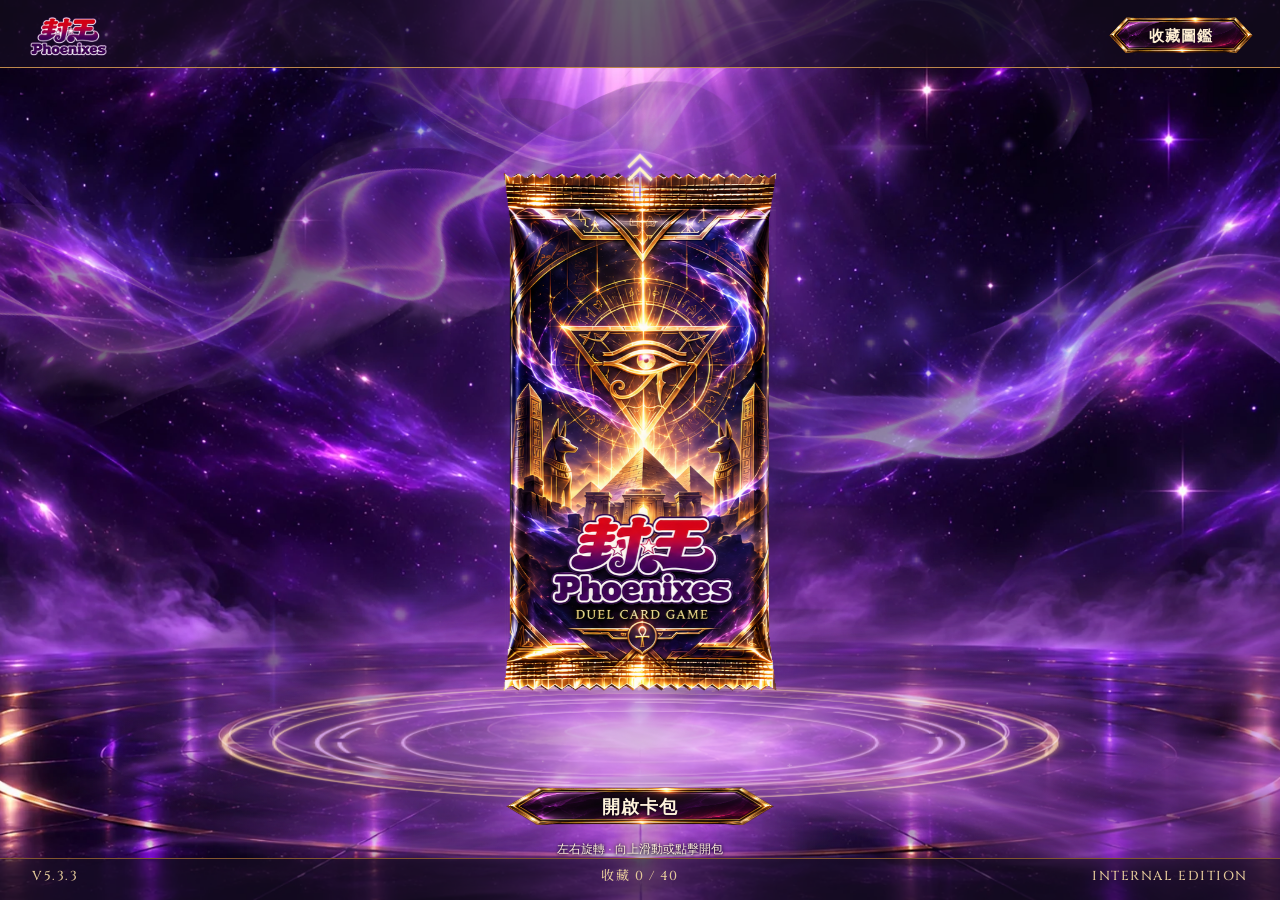
==== commit 11a563c5: "V5.3.3 center Duel Start and crossfade whole stage from black" ====
--- a/index.html
+++ b/index.html
@@ -1,4 +1,4 @@
-<!doctype html><html lang="zh-Hant"><meta charset="utf-8"><meta name="viewport" content="width=device-width,initial-scale=1,viewport-fit=cover"><title>PHOENIXES V5.3.2 | 封王卡牌</title><link rel="icon" href="data:,"><link rel="preload" as="image" href="./assets/pack-v39/pack-front.webp" fetchpriority="high"><link rel="preload" as="image" href="./assets/pack-v39/foil-mask.webp" fetchpriority="high" crossorigin="anonymous"><link rel="preload" as="image" href="./assets/vfx-purple/background.webp" fetchpriority="high"><link rel="preconnect" href="https://fonts.gstatic.com" crossorigin><link rel="stylesheet" href="https://fonts.googleapis.com/css2?family=Cinzel:wght@500&amp;family=Noto+Serif+TC:wght@500&amp;text=V5.3.2%200123456789%2FINTERNAL%20EDITION%E6%94%B6%E8%97%8F&amp;display=swap" media="print" onload="this.media='all'"><script>
+<!doctype html><html lang="zh-Hant"><meta charset="utf-8"><meta name="viewport" content="width=device-width,initial-scale=1,viewport-fit=cover"><title>PHOENIXES V5.3.3 | 封王卡牌</title><link rel="icon" href="data:,"><link rel="preload" as="image" href="./assets/pack-v39/pack-front.webp" fetchpriority="high"><link rel="preload" as="image" href="./assets/pack-v39/foil-mask.webp" fetchpriority="high" crossorigin="anonymous"><link rel="preload" as="image" href="./assets/vfx-purple/background.webp" fetchpriority="high"><link rel="preconnect" href="https://fonts.gstatic.com" crossorigin><link rel="stylesheet" href="https://fonts.googleapis.com/css2?family=Cinzel:wght@500&amp;family=Noto+Serif+TC:wght@500&amp;text=V5.3.3%200123456789%2FINTERNAL%20EDITION%E6%94%B6%E8%97%8F&amp;display=swap" media="print" onload="this.media='all'"><script>
 document.documentElement.classList.add('intro-pending');
 window.phoenixesIntroBoot=performance.now();
 window.phoenixesIntroWatchdog=setTimeout(()=>{document.documentElement.classList.remove('intro-pending');const cover=document.getElementById('intro-cover');if(cover)cover.remove();const main=document.querySelector('main');if(main)main.inert=false;window.phoenixesIntroDone=true},8000);
@@ -572,7 +572,7 @@
 #stage .world>.dust .unified-dust:nth-child(n+29),#stage:not(:has(.zone.spent)) .world>.dust .unified-dust:nth-child(n+25),#stage .scene.reading .view-dust i.unified-dust:nth-child(n+37),#stage .scene.reading.normal .view-dust i.unified-dust:nth-child(n+25),#stage.collection-open #collection .collection-spark.unified-dust:nth-child(n+37){display:none}
 }
 @media(prefers-reduced-motion:reduce){#stage .unified-dust{animation:none!important;opacity:0!important}}
-/* V5.3.2 final quality: transient compositing, safe areas and stable fades. */
+/* V5.3.3 final quality: transient compositing, safe areas and stable fades. */
 .pack-turn.dragging{will-change:transform}
 .scene.active .tilt{will-change:transform}
 .scene.active .card-reflection{will-change:opacity}
@@ -589,17 +589,18 @@
 @keyframes viewExit523{to{opacity:0}}
 #stage .scene.reading.view-leaving{animation:viewExit523 .45s cubic-bezier(.4,0,1,1) both;pointer-events:auto!important}
 @media(prefers-reduced-motion:reduce){#collection.collection-transition,#collection.collection-transition .collection-heading,#collection.collection-transition #grid{transition:none!important}#stage .scene.reading.view-leaving{animation:none!important}}
-/* V5.3.2 initial entrance overlay: no layout changes, no persistent animation. */
-html.intro-pending{background:#080510}
-html.intro-pending::before{content:"";position:fixed;inset:0;background:#080510;z-index:10000;pointer-events:none}
+/* V5.3.3 initial entrance overlay: no layout changes, no persistent animation. */
+html.intro-pending{background:#000}
+html.intro-pending::before{content:"";position:fixed;inset:0;background:#000;z-index:10000;pointer-events:none}
 html.intro-pending.intro-mounted::before{display:none}
 #intro-cover{display:none}
-html.intro-pending #intro-cover{display:block;position:fixed;inset:0;width:100%;height:100%;z-index:10001;border:0;border-radius:0;padding:0;margin:0;background:#080510;cursor:pointer;touch-action:manipulation;opacity:1;box-shadow:none}
-#intro-cover span{position:absolute;bottom:max(65px,calc(env(safe-area-inset-bottom) + 24px));left:0;right:0;padding:0 16px;text-align:center;color:#e7d7b6;font:500 clamp(17px,2.1vw,23px) Georgia,'Times New Roman',serif;letter-spacing:.16em;opacity:.88;animation:introTitleIn .5s ease-out both}
-@keyframes introTitleIn{from{opacity:0}to{opacity:.88}}
+html.intro-pending #intro-cover{display:block;position:fixed;inset:0;width:100%;height:100%;z-index:10001;border:0;border-radius:0;padding:0;margin:0;background:transparent;cursor:pointer;touch-action:manipulation;opacity:1;box-shadow:none;isolation:isolate}
+#intro-backdrop{position:absolute;inset:0;background:#000;pointer-events:none;opacity:1}
+#intro-cover span{position:absolute;top:50%;left:0;right:0;transform:translateY(-50%);padding:0 16px;text-align:center;color:#e7d7b6;font:500 clamp(24px,3.2vw,36px) Georgia,'Times New Roman',serif;letter-spacing:.16em;text-shadow:0 0 12px rgba(231,215,182,.3);opacity:1;pointer-events:none;animation:introTitleIn .4s ease-out both}
+@keyframes introTitleIn{from{opacity:0}to{opacity:1}}
 @media(prefers-reduced-motion:reduce){#intro-cover span{animation:none}}
 html.intro-pending main{pointer-events:none}
-</style><button id="intro-cover" type="button" aria-label="略過開場動畫"><span>Duel Start.</span></button><main><header><img class="brand-logo" src="./assets/ui/phoenixes-logo.webp" alt="封王 Phoenixes" decoding="async"><button id="book">收藏圖鑑</button></header><div id="stage"><div class="world"><div class="purple-vfx" aria-hidden="true"><div class="pv-flow pv-a"></div><div class="pv-flow pv-b"></div><div class="pv-flow pv-c"></div><div class="pv-mist"></div><div class="pv-mist pv-mist-near"></div><div class="pv-stars"></div><div class="pv-flare"></div></div><div class="gold"></div><div class="light"></div><div class="floor" id="floor"></div><div class="fog"></div><div class="dust" id="dust"></div><div class="atmos-depth"></div><div class="atmos-foreground"></div><div class="ground-mist"></div><div class="env-beams"></div><div class="env-pulse"></div></div><div id="openingExposure" aria-hidden="true"></div><canvas id="openingRays" aria-hidden="true"></canvas><canvas id="mouthSparks" aria-hidden="true"></canvas><div class="near-field" aria-hidden="true"></div><div class="chapter" id="chapter">THE COLLECTION</div><div class="idle-sigil" aria-hidden="true"><div class="sigil-glow"></div><canvas id="sigilEmbers" aria-hidden="true"></canvas><div class="sigil-disc"><svg viewBox="0 0 400 400"><g class="sigil-outer" fill="none" stroke="#ffd28a"><circle cx="200" cy="200" r="184" stroke-width="2.4"/><circle cx="200" cy="200" r="173" stroke-width="3" stroke-dasharray="1 10"/><circle cx="200" cy="200" r="162" stroke-width=".8"/><path d="M200 16v9" transform="rotate(0 200 200)" stroke-width="2"/><path d="M200 16v9" transform="rotate(15 200 200)" stroke-width="1"/><path d="M200 16v9" transform="rotate(30 200 200)" stroke-width="1"/><path d="M200 16v9" transform="rotate(45 200 200)" stroke-width="2"/><path d="M200 16v9" transform="rotate(60 200 200)" stroke-width="1"/><path d="M200 16v9" transform="rotate(75 200 200)" stroke-width="1"/><path d="M200 16v9" transform="rotate(90 200 200)" stroke-width="2"/><path d="M200 16v9" transform="rotate(105 200 200)" stroke-width="1"/><path d="M200 16v9" transform="rotate(120 200 200)" stroke-width="1"/><path d="M200 16v9" transform="rotate(135 200 200)" stroke-width="2"/><path d="M200 16v9" transform="rotate(150 200 200)" stroke-width="1"/><path d="M200 16v9" transform="rotate(165 200 200)" stroke-width="1"/><path d="M200 16v9" transform="rotate(180 200 200)" stroke-width="2"/><path d="M200 16v9" transform="rotate(195 200 200)" stroke-width="1"/><path d="M200 16v9" transform="rotate(210 200 200)" stroke-width="1"/><path d="M200 16v9" transform="rotate(225 200 200)" stroke-width="2"/><path d="M200 16v9" transform="rotate(240 200 200)" stroke-width="1"/><path d="M200 16v9" transform="rotate(255 200 200)" stroke-width="1"/><path d="M200 16v9" transform="rotate(270 200 200)" stroke-width="2"/><path d="M200 16v9" transform="rotate(285 200 200)" stroke-width="1"/><path d="M200 16v9" transform="rotate(300 200 200)" stroke-width="1"/><path d="M200 16v9" transform="rotate(315 200 200)" stroke-width="2"/><path d="M200 16v9" transform="rotate(330 200 200)" stroke-width="1"/><path d="M200 16v9" transform="rotate(345 200 200)" stroke-width="1"/></g><g class="sigil-inner" fill="none" stroke="#e5b2ff"><circle cx="200" cy="200" r="143" stroke-width="2"/><circle cx="200" cy="200" r="133" stroke-dasharray="36 12" stroke-width="2"/><circle cx="200" cy="200" r="105" stroke-width=".8"/></g></svg></div></div><div class="pack-rear" id="packRear" aria-hidden="true"><div class="pack-light-origin"><div class="pack-energy"><canvas id="packEnergy"></canvas></div><div class="pack-lining"></div><div class="pack-plume"></div></div></div><div class="zone" id="zone"><div class="swipe-cue" aria-hidden="true"><i></i><i></i></div><div class="pack" id="pack" role="button" tabindex="0" draggable="false" aria-label="向上滑動或點擊開包" aria-describedby="hint"><div class="pack-turn" id="packTurn"><div class="pack-front"></div><div class="pack-back"></div></div></div><div class="pack-pocket" aria-hidden="true"></div><div class="pack-piece left" aria-hidden="true"></div><div class="pack-piece right" aria-hidden="true"></div><div class="pack-band purple" aria-hidden="true"></div><div class="pack-band amber" aria-hidden="true"></div></div><div class="hand" id="hand"></div><div class="collection" id="collection"><div class="collection-ambient" aria-hidden="true"><i class="collection-spark" style="left:3%;top:5%;--duration:2.8s;--fly-x:-30px;--fly-y:-18px;--spark-delay:-0.00s"></i><i class="collection-spark" style="left:40%;top:28%;--duration:4.5s;--fly-x:-11px;--fly-y:-31px;--spark-delay:-0.43s"></i><i class="collection-spark" style="left:77%;top:51%;--duration:6.2s;--fly-x:8px;--fly-y:-44px;--spark-delay:-0.86s"></i><i class="collection-spark" style="left:19%;top:74%;--duration:3.6s;--fly-x:27px;--fly-y:-57px;--spark-delay:-1.29s"></i><i class="collection-spark" style="left:56%;top:7%;--duration:5.3s;--fly-x:-15px;--fly-y:-70px;--spark-delay:-1.72s"></i><i class="collection-spark" style="left:93%;top:30%;--duration:7.0s;--fly-x:4px;--fly-y:-18px;--spark-delay:-2.15s"></i><i class="collection-spark" style="left:35%;top:53%;--duration:4.4s;--fly-x:23px;--fly-y:-31px;--spark-delay:-2.58s"></i><i class="collection-spark" style="left:72%;top:76%;--duration:6.1s;--fly-x:-19px;--fly-y:-44px;--spark-delay:-3.01s"></i><i class="collection-spark" style="left:14%;top:9%;--duration:3.5s;--fly-x:0px;--fly-y:-57px;--spark-delay:-3.44s"></i><i class="collection-spark" style="left:51%;top:32%;--duration:5.2s;--fly-x:19px;--fly-y:-70px;--spark-delay:-3.87s"></i><i class="collection-spark" style="left:88%;top:55%;--duration:6.9s;--fly-x:-23px;--fly-y:-18px;--spark-delay:-4.30s"></i><i class="collection-spark" style="left:30%;top:78%;--duration:4.3s;--fly-x:-4px;--fly-y:-31px;--spark-delay:-4.73s"></i><i class="collection-spark" style="left:67%;top:11%;--duration:6.0s;--fly-x:15px;--fly-y:-44px;--spark-delay:-5.16s"></i><i class="collection-spark" style="left:9%;top:34%;--duration:3.4s;--fly-x:-27px;--fly-y:-57px;--spark-delay:-5.59s"></i><i class="collection-spark" style="left:46%;top:57%;--duration:5.1s;--fly-x:-8px;--fly-y:-70px;--spark-delay:-6.02s"></i><i class="collection-spark" style="left:83%;top:80%;--duration:6.8s;--fly-x:11px;--fly-y:-18px;--spark-delay:-6.45s"></i><i class="collection-spark" style="left:25%;top:13%;--duration:4.2s;--fly-x:30px;--fly-y:-31px;--spark-delay:-6.88s"></i><i class="collection-spark" style="left:62%;top:36%;--duration:5.9s;--fly-x:-12px;--fly-y:-44px;--spark-delay:-7.31s"></i><i class="collection-spark" style="left:4%;top:59%;--duration:3.3s;--fly-x:7px;--fly-y:-57px;--spark-delay:-7.74s"></i><i class="collection-spark" style="left:41%;top:82%;--duration:5.0s;--fly-x:26px;--fly-y:-70px;--spark-delay:-8.17s"></i><i class="collection-spark" style="left:78%;top:15%;--duration:6.7s;--fly-x:-16px;--fly-y:-18px;--spark-delay:-8.60s"></i><i class="collection-spark" style="left:20%;top:38%;--duration:4.1s;--fly-x:3px;--fly-y:-31px;--spark-delay:-9.03s"></i><i class="collection-spark" style="left:57%;top:61%;--duration:5.8s;--fly-x:22px;--fly-y:-44px;--spark-delay:-9.46s"></i><i class="collection-spark" style="left:94%;top:84%;--duration:3.2s;--fly-x:-20px;--fly-y:-57px;--spark-delay:-9.89s"></i><i class="collection-spark" style="left:36%;top:17%;--duration:4.9s;--fly-x:-1px;--fly-y:-70px;--spark-delay:-10.32s"></i><i class="collection-spark" style="left:73%;top:40%;--duration:6.6s;--fly-x:18px;--fly-y:-18px;--spark-delay:-10.75s"></i><i class="collection-spark" style="left:15%;top:63%;--duration:4.0s;--fly-x:-24px;--fly-y:-31px;--spark-delay:-11.18s"></i><i class="collection-spark" style="left:52%;top:86%;--duration:5.7s;--fly-x:-5px;--fly-y:-44px;--spark-delay:-11.61s"></i><i class="collection-spark" style="left:89%;top:19%;--duration:3.1s;--fly-x:14px;--fly-y:-57px;--spark-delay:-12.04s"></i><i class="collection-spark" style="left:31%;top:42%;--duration:4.8s;--fly-x:-28px;--fly-y:-70px;--spark-delay:-12.47s"></i><i class="collection-spark" style="left:68%;top:65%;--duration:6.5s;--fly-x:-9px;--fly-y:-18px;--spark-delay:-12.90s"></i><i class="collection-spark" style="left:10%;top:88%;--duration:3.9s;--fly-x:10px;--fly-y:-31px;--spark-delay:-13.33s"></i></div><div class="collection-heading"><button id="back">返回</button><div id="collectionCount"></div></div><div class="grid" id="grid"></div></div><div class="scene" id="scene"><div class="aura"></div><div class="rays"></div><div class="halo"></div><div class="ribbon"></div><div class="motes" id="motes"></div><div class="hero" id="hero"><div class="tilt" id="tilt"></div></div><div class="ribbon fore"></div><div class="view-dust" id="viewDust" aria-hidden="true"></div><div class="title" aria-hidden="true">SR<small>SUPER RARE</small></div><div class="message" id="message"></div></div><div class="fx"><div class="flash" id="flash"></div><div class="wave" id="wave"></div><div id="particles"></div></div><div class="actions"><button id="action">開啟卡包</button><div class="hint" id="hint">左右旋轉 · 向上滑動或點擊開包</div></div></div><footer><span class="footer-version">V5.3.2</span><span id="progress"></span><span class="footer-edition">INTERNAL EDITION</span></footer><nav><button id="test">指定 SR 測試</button><button id="normal">快速翻牌測試</button><button id="next">卡包登場</button><button id="atmos">沉浸場景：開</button><button id="quality">品質：自動</button><button id="stress">30 包測試</button><button id="stop" disabled>停止</button></nav><footer id="status">等待測試</footer></main><script>if(document.documentElement.classList.contains('intro-pending')){document.querySelector('main').inert=true;document.documentElement.classList.add('intro-mounted')}</script><script>
+</style><button id="intro-cover" type="button" aria-label="略過開場動畫"><i id="intro-backdrop" aria-hidden="true"></i><span>Duel Start.</span></button><main><header><img class="brand-logo" src="./assets/ui/phoenixes-logo.webp" alt="封王 Phoenixes" decoding="async"><button id="book">收藏圖鑑</button></header><div id="stage"><div class="world"><div class="purple-vfx" aria-hidden="true"><div class="pv-flow pv-a"></div><div class="pv-flow pv-b"></div><div class="pv-flow pv-c"></div><div class="pv-mist"></div><div class="pv-mist pv-mist-near"></div><div class="pv-stars"></div><div class="pv-flare"></div></div><div class="gold"></div><div class="light"></div><div class="floor" id="floor"></div><div class="fog"></div><div class="dust" id="dust"></div><div class="atmos-depth"></div><div class="atmos-foreground"></div><div class="ground-mist"></div><div class="env-beams"></div><div class="env-pulse"></div></div><div id="openingExposure" aria-hidden="true"></div><canvas id="openingRays" aria-hidden="true"></canvas><canvas id="mouthSparks" aria-hidden="true"></canvas><div class="near-field" aria-hidden="true"></div><div class="chapter" id="chapter">THE COLLECTION</div><div class="idle-sigil" aria-hidden="true"><div class="sigil-glow"></div><canvas id="sigilEmbers" aria-hidden="true"></canvas><div class="sigil-disc"><svg viewBox="0 0 400 400"><g class="sigil-outer" fill="none" stroke="#ffd28a"><circle cx="200" cy="200" r="184" stroke-width="2.4"/><circle cx="200" cy="200" r="173" stroke-width="3" stroke-dasharray="1 10"/><circle cx="200" cy="200" r="162" stroke-width=".8"/><path d="M200 16v9" transform="rotate(0 200 200)" stroke-width="2"/><path d="M200 16v9" transform="rotate(15 200 200)" stroke-width="1"/><path d="M200 16v9" transform="rotate(30 200 200)" stroke-width="1"/><path d="M200 16v9" transform="rotate(45 200 200)" stroke-width="2"/><path d="M200 16v9" transform="rotate(60 200 200)" stroke-width="1"/><path d="M200 16v9" transform="rotate(75 200 200)" stroke-width="1"/><path d="M200 16v9" transform="rotate(90 200 200)" stroke-width="2"/><path d="M200 16v9" transform="rotate(105 200 200)" stroke-width="1"/><path d="M200 16v9" transform="rotate(120 200 200)" stroke-width="1"/><path d="M200 16v9" transform="rotate(135 200 200)" stroke-width="2"/><path d="M200 16v9" transform="rotate(150 200 200)" stroke-width="1"/><path d="M200 16v9" transform="rotate(165 200 200)" stroke-width="1"/><path d="M200 16v9" transform="rotate(180 200 200)" stroke-width="2"/><path d="M200 16v9" transform="rotate(195 200 200)" stroke-width="1"/><path d="M200 16v9" transform="rotate(210 200 200)" stroke-width="1"/><path d="M200 16v9" transform="rotate(225 200 200)" stroke-width="2"/><path d="M200 16v9" transform="rotate(240 200 200)" stroke-width="1"/><path d="M200 16v9" transform="rotate(255 200 200)" stroke-width="1"/><path d="M200 16v9" transform="rotate(270 200 200)" stroke-width="2"/><path d="M200 16v9" transform="rotate(285 200 200)" stroke-width="1"/><path d="M200 16v9" transform="rotate(300 200 200)" stroke-width="1"/><path d="M200 16v9" transform="rotate(315 200 200)" stroke-width="2"/><path d="M200 16v9" transform="rotate(330 200 200)" stroke-width="1"/><path d="M200 16v9" transform="rotate(345 200 200)" stroke-width="1"/></g><g class="sigil-inner" fill="none" stroke="#e5b2ff"><circle cx="200" cy="200" r="143" stroke-width="2"/><circle cx="200" cy="200" r="133" stroke-dasharray="36 12" stroke-width="2"/><circle cx="200" cy="200" r="105" stroke-width=".8"/></g></svg></div></div><div class="pack-rear" id="packRear" aria-hidden="true"><div class="pack-light-origin"><div class="pack-energy"><canvas id="packEnergy"></canvas></div><div class="pack-lining"></div><div class="pack-plume"></div></div></div><div class="zone" id="zone"><div class="swipe-cue" aria-hidden="true"><i></i><i></i></div><div class="pack" id="pack" role="button" tabindex="0" draggable="false" aria-label="向上滑動或點擊開包" aria-describedby="hint"><div class="pack-turn" id="packTurn"><div class="pack-front"></div><div class="pack-back"></div></div></div><div class="pack-pocket" aria-hidden="true"></div><div class="pack-piece left" aria-hidden="true"></div><div class="pack-piece right" aria-hidden="true"></div><div class="pack-band purple" aria-hidden="true"></div><div class="pack-band amber" aria-hidden="true"></div></div><div class="hand" id="hand"></div><div class="collection" id="collection"><div class="collection-ambient" aria-hidden="true"><i class="collection-spark" style="left:3%;top:5%;--duration:2.8s;--fly-x:-30px;--fly-y:-18px;--spark-delay:-0.00s"></i><i class="collection-spark" style="left:40%;top:28%;--duration:4.5s;--fly-x:-11px;--fly-y:-31px;--spark-delay:-0.43s"></i><i class="collection-spark" style="left:77%;top:51%;--duration:6.2s;--fly-x:8px;--fly-y:-44px;--spark-delay:-0.86s"></i><i class="collection-spark" style="left:19%;top:74%;--duration:3.6s;--fly-x:27px;--fly-y:-57px;--spark-delay:-1.29s"></i><i class="collection-spark" style="left:56%;top:7%;--duration:5.3s;--fly-x:-15px;--fly-y:-70px;--spark-delay:-1.72s"></i><i class="collection-spark" style="left:93%;top:30%;--duration:7.0s;--fly-x:4px;--fly-y:-18px;--spark-delay:-2.15s"></i><i class="collection-spark" style="left:35%;top:53%;--duration:4.4s;--fly-x:23px;--fly-y:-31px;--spark-delay:-2.58s"></i><i class="collection-spark" style="left:72%;top:76%;--duration:6.1s;--fly-x:-19px;--fly-y:-44px;--spark-delay:-3.01s"></i><i class="collection-spark" style="left:14%;top:9%;--duration:3.5s;--fly-x:0px;--fly-y:-57px;--spark-delay:-3.44s"></i><i class="collection-spark" style="left:51%;top:32%;--duration:5.2s;--fly-x:19px;--fly-y:-70px;--spark-delay:-3.87s"></i><i class="collection-spark" style="left:88%;top:55%;--duration:6.9s;--fly-x:-23px;--fly-y:-18px;--spark-delay:-4.30s"></i><i class="collection-spark" style="left:30%;top:78%;--duration:4.3s;--fly-x:-4px;--fly-y:-31px;--spark-delay:-4.73s"></i><i class="collection-spark" style="left:67%;top:11%;--duration:6.0s;--fly-x:15px;--fly-y:-44px;--spark-delay:-5.16s"></i><i class="collection-spark" style="left:9%;top:34%;--duration:3.4s;--fly-x:-27px;--fly-y:-57px;--spark-delay:-5.59s"></i><i class="collection-spark" style="left:46%;top:57%;--duration:5.1s;--fly-x:-8px;--fly-y:-70px;--spark-delay:-6.02s"></i><i class="collection-spark" style="left:83%;top:80%;--duration:6.8s;--fly-x:11px;--fly-y:-18px;--spark-delay:-6.45s"></i><i class="collection-spark" style="left:25%;top:13%;--duration:4.2s;--fly-x:30px;--fly-y:-31px;--spark-delay:-6.88s"></i><i class="collection-spark" style="left:62%;top:36%;--duration:5.9s;--fly-x:-12px;--fly-y:-44px;--spark-delay:-7.31s"></i><i class="collection-spark" style="left:4%;top:59%;--duration:3.3s;--fly-x:7px;--fly-y:-57px;--spark-delay:-7.74s"></i><i class="collection-spark" style="left:41%;top:82%;--duration:5.0s;--fly-x:26px;--fly-y:-70px;--spark-delay:-8.17s"></i><i class="collection-spark" style="left:78%;top:15%;--duration:6.7s;--fly-x:-16px;--fly-y:-18px;--spark-delay:-8.60s"></i><i class="collection-spark" style="left:20%;top:38%;--duration:4.1s;--fly-x:3px;--fly-y:-31px;--spark-delay:-9.03s"></i><i class="collection-spark" style="left:57%;top:61%;--duration:5.8s;--fly-x:22px;--fly-y:-44px;--spark-delay:-9.46s"></i><i class="collection-spark" style="left:94%;top:84%;--duration:3.2s;--fly-x:-20px;--fly-y:-57px;--spark-delay:-9.89s"></i><i class="collection-spark" style="left:36%;top:17%;--duration:4.9s;--fly-x:-1px;--fly-y:-70px;--spark-delay:-10.32s"></i><i class="collection-spark" style="left:73%;top:40%;--duration:6.6s;--fly-x:18px;--fly-y:-18px;--spark-delay:-10.75s"></i><i class="collection-spark" style="left:15%;top:63%;--duration:4.0s;--fly-x:-24px;--fly-y:-31px;--spark-delay:-11.18s"></i><i class="collection-spark" style="left:52%;top:86%;--duration:5.7s;--fly-x:-5px;--fly-y:-44px;--spark-delay:-11.61s"></i><i class="collection-spark" style="left:89%;top:19%;--duration:3.1s;--fly-x:14px;--fly-y:-57px;--spark-delay:-12.04s"></i><i class="collection-spark" style="left:31%;top:42%;--duration:4.8s;--fly-x:-28px;--fly-y:-70px;--spark-delay:-12.47s"></i><i class="collection-spark" style="left:68%;top:65%;--duration:6.5s;--fly-x:-9px;--fly-y:-18px;--spark-delay:-12.90s"></i><i class="collection-spark" style="left:10%;top:88%;--duration:3.9s;--fly-x:10px;--fly-y:-31px;--spark-delay:-13.33s"></i></div><div class="collection-heading"><button id="back">返回</button><div id="collectionCount"></div></div><div class="grid" id="grid"></div></div><div class="scene" id="scene"><div class="aura"></div><div class="rays"></div><div class="halo"></div><div class="ribbon"></div><div class="motes" id="motes"></div><div class="hero" id="hero"><div class="tilt" id="tilt"></div></div><div class="ribbon fore"></div><div class="view-dust" id="viewDust" aria-hidden="true"></div><div class="title" aria-hidden="true">SR<small>SUPER RARE</small></div><div class="message" id="message"></div></div><div class="fx"><div class="flash" id="flash"></div><div class="wave" id="wave"></div><div id="particles"></div></div><div class="actions"><button id="action">開啟卡包</button><div class="hint" id="hint">左右旋轉 · 向上滑動或點擊開包</div></div></div><footer><span class="footer-version">V5.3.3</span><span id="progress"></span><span class="footer-edition">INTERNAL EDITION</span></footer><nav><button id="test">指定 SR 測試</button><button id="normal">快速翻牌測試</button><button id="next">卡包登場</button><button id="atmos">沉浸場景：開</button><button id="quality">品質：自動</button><button id="stress">30 包測試</button><button id="stop" disabled>停止</button></nav><footer id="status">等待測試</footer></main><script>if(document.documentElement.classList.contains('intro-pending')){document.querySelector('main').inert=true;document.documentElement.classList.add('intro-mounted')}</script><script>
 function syncPreviewLayout(){const panel=document.getElementById('scene');if(!panel?.classList.contains('reading'))return;const set=(name,value)=>{if(panel.style.getPropertyValue(name)!==value)panel.style.setProperty(name,value)},header=document.querySelector('main>header'),footer=document.querySelector('main>footer:not(#status)');set('--preview-footer-height',Math.ceil(footer.getBoundingClientRect().height)+'px');const panelBox=panel.getBoundingClientRect(),title=panel.querySelector('.title'),message=document.getElementById('message'),titleVisible=!panel.classList.contains('normal');const titleSpace=Math.ceil((titleVisible?title.getBoundingClientRect().bottom:header.getBoundingClientRect().bottom)-panelBox.top+12),messageSpace=Math.ceil(panelBox.bottom-message.getBoundingClientRect().top+12);set('--preview-title-space',titleSpace+'px');set('--preview-message-space',messageSpace+'px')}
 // Reading geometry is measured synchronously before entry, not after message or class mutations.
 addEventListener('resize',syncPreviewLayout);visualViewport?.addEventListener('resize',syncPreviewLayout);
@@ -813,7 +814,7 @@
   q('chapter').textContent='THE REVELATION';
   controls();
 }
-function neutral(){tilt.classList.remove('tracking');tilt.style.transform='rotateX(0deg) rotateY(0deg)';tilt.style.setProperty('--fx','0px');tilt.style.setProperty('--fy','0px');tilt.style.setProperty('--fr','0deg');tilt.style.setProperty('--fo','.38')}function init(c){previewAwaitMove=false;clear(hero);scene.className='scene active'+(c.rank==='SR'?'':' normal');hero.className='hero '+c.rank.toLowerCase();tilt.innerHTML=card(c,true);const front=tilt.querySelector('.front img'),full=cardUrl(c.id,true);warmFull(c.id).then(ok=>{if(ok&&front.isConnected&&front.getAttribute('src')!==full)front.src=full});neutral();q('message').textContent='滾輪／雙指縮放 · 雙擊切換大小 · 點擊空白處關閉';monitor()}function manual(){return new Promise(r=>{resume=r;ready=true;hero.classList.add('preview-flat','aura-ready');scene.classList.add('view-ready');rect=hero.getBoundingClientRect();q('message').textContent='滾輪／雙指縮放 · 雙擊切換大小 · 點擊空白處關閉';if(stress)setTimeout(()=>{if(resume===r)close()},1000)})}function close(){if(!resume)return;scene.classList.remove('view-ready');hero.classList.remove('aura-ready');const r=resume,fade=scene.classList.contains('preview-session')&&!reducePackMotion.matches;resume=null;ready=false;point=null;if(raf){cancelAnimationFrame(raf);raf=0}resetZoom();neutral();if(fade){scene.classList.add('view-leaving');setTimeout(r,450)}else r()}let blankPress=null;scene.addEventListener('pointerdown',e=>{e.stopPropagation();blankPress=ready&&!hero.contains(e.target)&&e.isPrimary?{id:e.pointerId,x:e.clientX,y:e.clientY}:null});scene.addEventListener('pointermove',e=>{e.stopPropagation();if(blankPress&&Math.hypot(e.clientX-blankPress.x,e.clientY-blankPress.y)>8)blankPress=null});scene.addEventListener('pointercancel',()=>{blankPress=null});scene.addEventListener('pointerup',e=>{e.stopPropagation();const p=blankPress;blankPress=null;if(p&&p.id===e.pointerId&&ready&&!hero.contains(e.target)&&!drag&&performance.now()>suppress&&Math.hypot(e.clientX-p.x,e.clientY-p.y)<=8){suppress=performance.now()+450;close()}});scene.addEventListener('click',e=>{e.preventDefault();e.stopPropagation()});document.addEventListener('click',e=>{if((scene.classList.contains('active')&&!scene.contains(e.target))||(!scene.contains(e.target)&&performance.now()<suppress)){e.preventDefault();e.stopImmediatePropagation()}},true);let previewAwaitMove=false;function track(e){if(zoom>1||pointers.size>1)return;point={x:e.clientX,y:e.clientY};if(!raf)raf=requestAnimationFrame(()=>{raf=0;if(!ready||!point)return;let x=Math.max(-1,Math.min(1,(point.x-rect.left-rect.width/2)/(rect.width/2))),y=Math.max(-1,Math.min(1,(point.y-rect.top-rect.height/2)/(rect.height/2)));tilt.classList.add('tracking');tilt.style.transform=`rotateX(${-y*22}deg) rotateY(${x*25}deg)`;tilt.style.setProperty('--fx',-x*105+'px');tilt.style.setProperty('--fy',-y*80+'px');tilt.style.setProperty('--fr',x*28+y*12+'deg');tilt.style.setProperty('--fo',.25+Math.min(1,Math.hypot(x,y))*.35)})}let zoom=1,panX=0,panY=0,pointers=new Map(),pinch=null,lastTap=0;function applyZoom(){scene.classList.toggle('zoomed',zoom>1);const w=hero.offsetWidth,h=hero.offsetHeight;panX=Math.max(-w*(zoom-1)/2,Math.min(w*(zoom-1)/2,panX));panY=Math.max(-h*(zoom-1)/2,Math.min(h*(zoom-1)/2,panY));hero.style.setProperty('--zoom',zoom);hero.style.setProperty('--panx',panX+'px');hero.style.setProperty('--pany',panY+'px');if(zoom>1)neutral()}function resetZoom(){zoom=1;panX=panY=0;pointers.clear();pinch=null;drag=false;blankPress=null;applyZoom()}function changeZoom(z){zoom=Math.max(1,Math.min(3,z));if(zoom===1)panX=panY=0;applyZoom()}function distance(){const a=[...pointers.values()];return a.length===2?Math.hypot(a[0].x-a[1].x,a[0].y-a[1].y):0}hero.addEventListener('wheel',e=>{if(!ready)return;e.preventDefault();changeZoom(zoom*Math.exp(-e.deltaY*.002))},{passive:false});hero.addEventListener('dblclick',e=>{if(ready){e.preventDefault();changeZoom(zoom>1?1:2)}});hero.onpointerenter=e=>{if(ready){rect=hero.getBoundingClientRect();if(e.pointerType==='mouse'&&!previewAwaitMove)track(e)}};hero.onpointerdown=e=>{if(!ready|| (e.pointerType==='mouse'&&e.button!==0))return;e.preventDefault();drag=true;pointers.set(e.pointerId,{x:e.clientX,y:e.clientY,startX:e.clientX,startY:e.clientY});hero.setPointerCapture(e.pointerId);if(pointers.size===2){pinch={distance:distance(),zoom};neutral()}else if(zoom===1){rect=hero.getBoundingClientRect();track(e)}};hero.onpointermove=e=>{if(!ready)return;if(previewAwaitMove){if(!e.movementX&&!e.movementY&&!pointers.has(e.pointerId))return;previewAwaitMove=false;}if(pointers.has(e.pointerId))e.preventDefault();const p=pointers.get(e.pointerId);if(p){const dx=e.clientX-p.x,dy=e.clientY-p.y;p.x=e.clientX;p.y=e.clientY;if(pointers.size===2&&pinch){changeZoom(pinch.zoom*distance()/Math.max(1,pinch.distance));return}if(zoom>1){panX+=dx;panY+=dy;applyZoom();return}}if(drag||e.pointerType==='mouse')track(e)};hero.onpointerup=hero.onpointercancel=e=>{const p=pointers.get(e.pointerId),wasPinch=!!pinch;pointers.delete(e.pointerId);if(pointers.size<2)pinch=null;drag=pointers.size>0;point=null;suppress=performance.now()+250;neutral();if(e.type==='pointerup'&&e.pointerType==='touch'&&!wasPinch&&p&&Math.hypot(p.x-p.startX,p.y-p.startY)<10){const now=performance.now();if(now-lastTap<300){changeZoom(zoom>1?1:2);lastTap=0}else lastTap=now}if(hero.hasPointerCapture(e.pointerId))hero.releasePointerCapture(e.pointerId)};scene.addEventListener('dragstart',e=>e.preventDefault(),true);scene.addEventListener('contextmenu',e=>e.preventDefault());hero.onpointerleave=()=>{if(!drag){point=null;neutral()}};// V5.3.2: every hero transition ends at the exact reading transform.
+function neutral(){tilt.classList.remove('tracking');tilt.style.transform='rotateX(0deg) rotateY(0deg)';tilt.style.setProperty('--fx','0px');tilt.style.setProperty('--fy','0px');tilt.style.setProperty('--fr','0deg');tilt.style.setProperty('--fo','.38')}function init(c){previewAwaitMove=false;clear(hero);scene.className='scene active'+(c.rank==='SR'?'':' normal');hero.className='hero '+c.rank.toLowerCase();tilt.innerHTML=card(c,true);const front=tilt.querySelector('.front img'),full=cardUrl(c.id,true);warmFull(c.id).then(ok=>{if(ok&&front.isConnected&&front.getAttribute('src')!==full)front.src=full});neutral();q('message').textContent='滾輪／雙指縮放 · 雙擊切換大小 · 點擊空白處關閉';monitor()}function manual(){return new Promise(r=>{resume=r;ready=true;hero.classList.add('preview-flat','aura-ready');scene.classList.add('view-ready');rect=hero.getBoundingClientRect();q('message').textContent='滾輪／雙指縮放 · 雙擊切換大小 · 點擊空白處關閉';if(stress)setTimeout(()=>{if(resume===r)close()},1000)})}function close(){if(!resume)return;scene.classList.remove('view-ready');hero.classList.remove('aura-ready');const r=resume,fade=scene.classList.contains('preview-session')&&!reducePackMotion.matches;resume=null;ready=false;point=null;if(raf){cancelAnimationFrame(raf);raf=0}resetZoom();neutral();if(fade){scene.classList.add('view-leaving');setTimeout(r,450)}else r()}let blankPress=null;scene.addEventListener('pointerdown',e=>{e.stopPropagation();blankPress=ready&&!hero.contains(e.target)&&e.isPrimary?{id:e.pointerId,x:e.clientX,y:e.clientY}:null});scene.addEventListener('pointermove',e=>{e.stopPropagation();if(blankPress&&Math.hypot(e.clientX-blankPress.x,e.clientY-blankPress.y)>8)blankPress=null});scene.addEventListener('pointercancel',()=>{blankPress=null});scene.addEventListener('pointerup',e=>{e.stopPropagation();const p=blankPress;blankPress=null;if(p&&p.id===e.pointerId&&ready&&!hero.contains(e.target)&&!drag&&performance.now()>suppress&&Math.hypot(e.clientX-p.x,e.clientY-p.y)<=8){suppress=performance.now()+450;close()}});scene.addEventListener('click',e=>{e.preventDefault();e.stopPropagation()});document.addEventListener('click',e=>{if((scene.classList.contains('active')&&!scene.contains(e.target))||(!scene.contains(e.target)&&performance.now()<suppress)){e.preventDefault();e.stopImmediatePropagation()}},true);let previewAwaitMove=false;function track(e){if(zoom>1||pointers.size>1)return;point={x:e.clientX,y:e.clientY};if(!raf)raf=requestAnimationFrame(()=>{raf=0;if(!ready||!point)return;let x=Math.max(-1,Math.min(1,(point.x-rect.left-rect.width/2)/(rect.width/2))),y=Math.max(-1,Math.min(1,(point.y-rect.top-rect.height/2)/(rect.height/2)));tilt.classList.add('tracking');tilt.style.transform=`rotateX(${-y*22}deg) rotateY(${x*25}deg)`;tilt.style.setProperty('--fx',-x*105+'px');tilt.style.setProperty('--fy',-y*80+'px');tilt.style.setProperty('--fr',x*28+y*12+'deg');tilt.style.setProperty('--fo',.25+Math.min(1,Math.hypot(x,y))*.35)})}let zoom=1,panX=0,panY=0,pointers=new Map(),pinch=null,lastTap=0;function applyZoom(){scene.classList.toggle('zoomed',zoom>1);const w=hero.offsetWidth,h=hero.offsetHeight;panX=Math.max(-w*(zoom-1)/2,Math.min(w*(zoom-1)/2,panX));panY=Math.max(-h*(zoom-1)/2,Math.min(h*(zoom-1)/2,panY));hero.style.setProperty('--zoom',zoom);hero.style.setProperty('--panx',panX+'px');hero.style.setProperty('--pany',panY+'px');if(zoom>1)neutral()}function resetZoom(){zoom=1;panX=panY=0;pointers.clear();pinch=null;drag=false;blankPress=null;applyZoom()}function changeZoom(z){zoom=Math.max(1,Math.min(3,z));if(zoom===1)panX=panY=0;applyZoom()}function distance(){const a=[...pointers.values()];return a.length===2?Math.hypot(a[0].x-a[1].x,a[0].y-a[1].y):0}hero.addEventListener('wheel',e=>{if(!ready)return;e.preventDefault();changeZoom(zoom*Math.exp(-e.deltaY*.002))},{passive:false});hero.addEventListener('dblclick',e=>{if(ready){e.preventDefault();changeZoom(zoom>1?1:2)}});hero.onpointerenter=e=>{if(ready){rect=hero.getBoundingClientRect();if(e.pointerType==='mouse'&&!previewAwaitMove)track(e)}};hero.onpointerdown=e=>{if(!ready|| (e.pointerType==='mouse'&&e.button!==0))return;e.preventDefault();drag=true;pointers.set(e.pointerId,{x:e.clientX,y:e.clientY,startX:e.clientX,startY:e.clientY});hero.setPointerCapture(e.pointerId);if(pointers.size===2){pinch={distance:distance(),zoom};neutral()}else if(zoom===1){rect=hero.getBoundingClientRect();track(e)}};hero.onpointermove=e=>{if(!ready)return;if(previewAwaitMove){if(!e.movementX&&!e.movementY&&!pointers.has(e.pointerId))return;previewAwaitMove=false;}if(pointers.has(e.pointerId))e.preventDefault();const p=pointers.get(e.pointerId);if(p){const dx=e.clientX-p.x,dy=e.clientY-p.y;p.x=e.clientX;p.y=e.clientY;if(pointers.size===2&&pinch){changeZoom(pinch.zoom*distance()/Math.max(1,pinch.distance));return}if(zoom>1){panX+=dx;panY+=dy;applyZoom();return}}if(drag||e.pointerType==='mouse')track(e)};hero.onpointerup=hero.onpointercancel=e=>{const p=pointers.get(e.pointerId),wasPinch=!!pinch;pointers.delete(e.pointerId);if(pointers.size<2)pinch=null;drag=pointers.size>0;point=null;suppress=performance.now()+250;neutral();if(e.type==='pointerup'&&e.pointerType==='touch'&&!wasPinch&&p&&Math.hypot(p.x-p.startX,p.y-p.startY)<10){const now=performance.now();if(now-lastTap<300){changeZoom(zoom>1?1:2);lastTap=0}else lastTap=now}if(hero.hasPointerCapture(e.pointerId))hero.releasePointerCapture(e.pointerId)};scene.addEventListener('dragstart',e=>e.preventDefault(),true);scene.addEventListener('contextmenu',e=>e.preventDefault());hero.onpointerleave=()=>{if(!drag){point=null;neutral()}};// V5.3.3: every hero transition ends at the exact reading transform.
 async function heroTransition(frames,duration,easing='cubic-bezier(.22,.65,.25,1)'){
   const animation=play(hero,frames,duration,easing);
   await animation.finished;
@@ -994,13 +995,11 @@
    await Promise.race([Promise.allSettled(assets),new Promise(r=>{assetTimer=setTimeout(r,2800)})]);
    clearTimeout(assetTimer);if(ended||!root.classList.contains('intro-pending'))return;
    if(reduced){if(label)label.hidden=true;animate('#intro-cover',[{opacity:1},{opacity:0}],150);finishTimer=setTimeout(finish,150);return}
-   const lead=Math.min(350,Math.max(0,performance.now()-started));
-   const introDuration=3500;
-   if(label)animations.push(label.animate([{opacity:.88},{opacity:0}],{duration:700,delay:1500-lead,easing:'ease-in-out',fill:'forwards'}));
-   animate('#intro-cover',[{opacity:1},{opacity:1,offset:1500/introDuration},{opacity:.65,offset:2200/introDuration},{opacity:0}],introDuration,0,lead);
-   animate('.idle-sigil',[{opacity:0},{opacity:1}],700,1500,lead);
-   animate('#zone,#packRear',[{opacity:0,translate:'0 24px'},{opacity:1,translate:'0 0'}],800,2200,lead);
-   animate('main>header,main>footer:not(#status),.actions',[{opacity:0},{opacity:1}],500,3000,lead);
+   const lead=Math.min(1200,Math.max(0,performance.now()-started));
+   const introDuration=3200;
+   // Fade the black backdrop independently so the centered title stays visible as the entire stage emerges.
+   animate('#intro-backdrop',[{opacity:1},{opacity:0}],1200,1200,lead);
+   if(label)animations.push(label.animate([{opacity:1},{opacity:0}],{duration:700,delay:2100-lead,easing:'ease-in-out',fill:'forwards'}));
    finishTimer=setTimeout(finish,introDuration-lead);
   }catch(e){console.warn('Intro unavailable',e);finish()}
  }
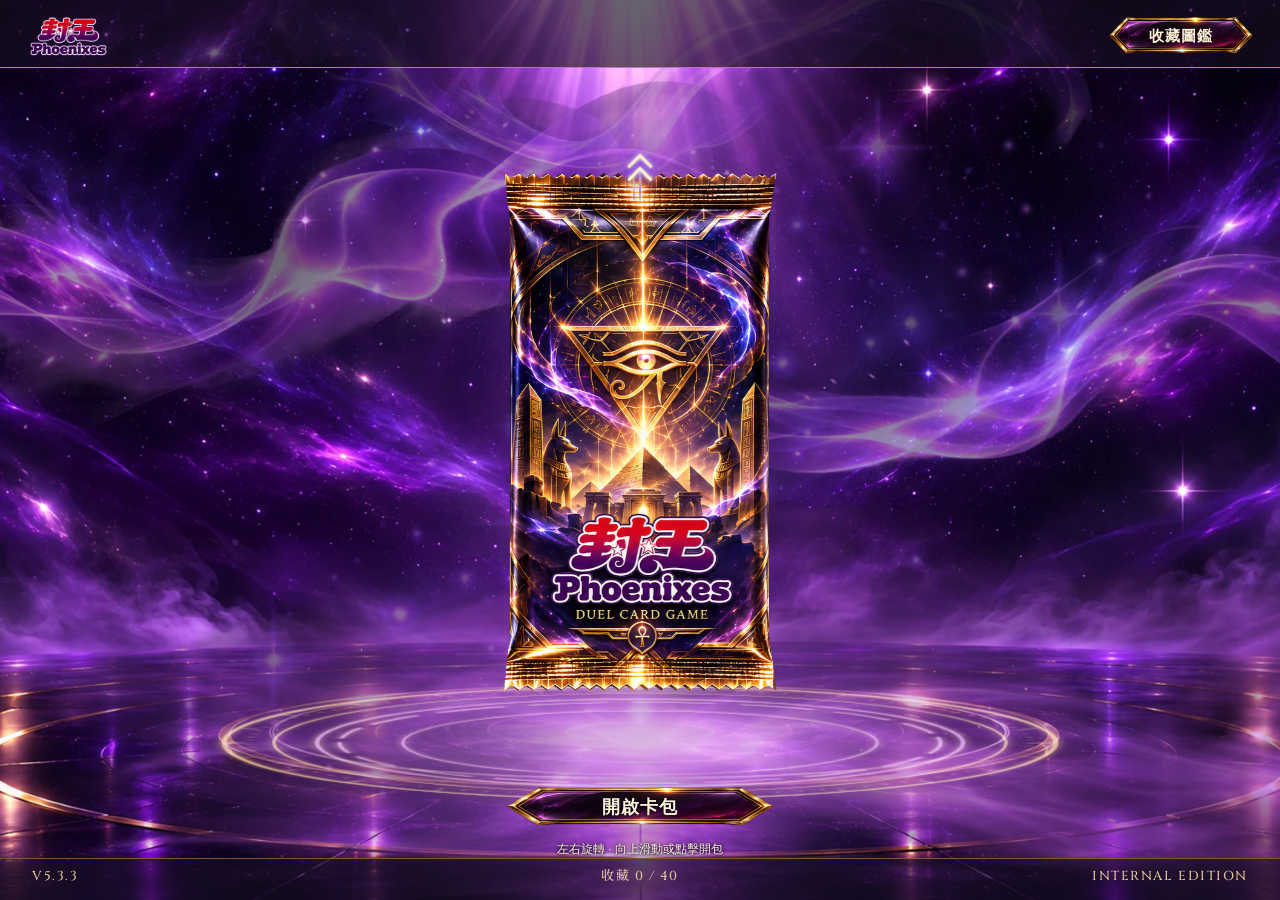
==== commit 92cc0827: "Set Draw! Duel Start! page identity and logo favicon; clarify FINAL baseline" ====
--- a/index.html
+++ b/index.html
@@ -1,4 +1,4 @@
-<!doctype html><html lang="zh-Hant"><meta charset="utf-8"><meta name="viewport" content="width=device-width,initial-scale=1,viewport-fit=cover"><title>PHOENIXES V5.3.3 | 封王卡牌</title><link rel="icon" href="data:,"><link rel="preload" as="image" href="./assets/pack-v39/pack-front.webp" fetchpriority="high"><link rel="preload" as="image" href="./assets/pack-v39/foil-mask.webp" fetchpriority="high" crossorigin="anonymous"><link rel="preload" as="image" href="./assets/vfx-purple/background.webp" fetchpriority="high"><link rel="preconnect" href="https://fonts.gstatic.com" crossorigin><link rel="stylesheet" href="https://fonts.googleapis.com/css2?family=Cinzel:wght@500&amp;family=Noto+Serif+TC:wght@500&amp;text=V5.3.3%200123456789%2FINTERNAL%20EDITION%E6%94%B6%E8%97%8F&amp;display=swap" media="print" onload="this.media='all'"><script>
+<!doctype html><html lang="zh-Hant"><meta charset="utf-8"><meta name="viewport" content="width=device-width,initial-scale=1,viewport-fit=cover"><title>Draw! Duel Start! — Phoenixes: Internal Edition</title><meta name="description" content="一款以封王日常為靈感的非官方二創卡牌收藏遊戲。開啟卡包、揭曉未知卡牌，完成你的專屬收藏。"><link rel="icon" href="./assets/ui/phoenixes-logo.webp" type="image/webp"><link rel="icon" href="./assets/ui/phoenixes-favicon-v1.svg" type="image/svg+xml" sizes="any"><link rel="preload" as="image" href="./assets/pack-v39/pack-front.webp" fetchpriority="high"><link rel="preload" as="image" href="./assets/pack-v39/foil-mask.webp" fetchpriority="high" crossorigin="anonymous"><link rel="preload" as="image" href="./assets/vfx-purple/background.webp" fetchpriority="high"><link rel="preconnect" href="https://fonts.gstatic.com" crossorigin><link rel="stylesheet" href="https://fonts.googleapis.com/css2?family=Cinzel:wght@500&amp;family=Noto+Serif+TC:wght@500&amp;text=V5.3.3%200123456789%2FINTERNAL%20EDITION%E6%94%B6%E8%97%8F&amp;display=swap" media="print" onload="this.media='all'"><script>
 document.documentElement.classList.add('intro-pending');
 window.phoenixesIntroBoot=performance.now();
 window.phoenixesIntroWatchdog=setTimeout(()=>{document.documentElement.classList.remove('intro-pending');const cover=document.getElementById('intro-cover');if(cover)cover.remove();const main=document.querySelector('main');if(main)main.inert=false;window.phoenixesIntroDone=true},8000);
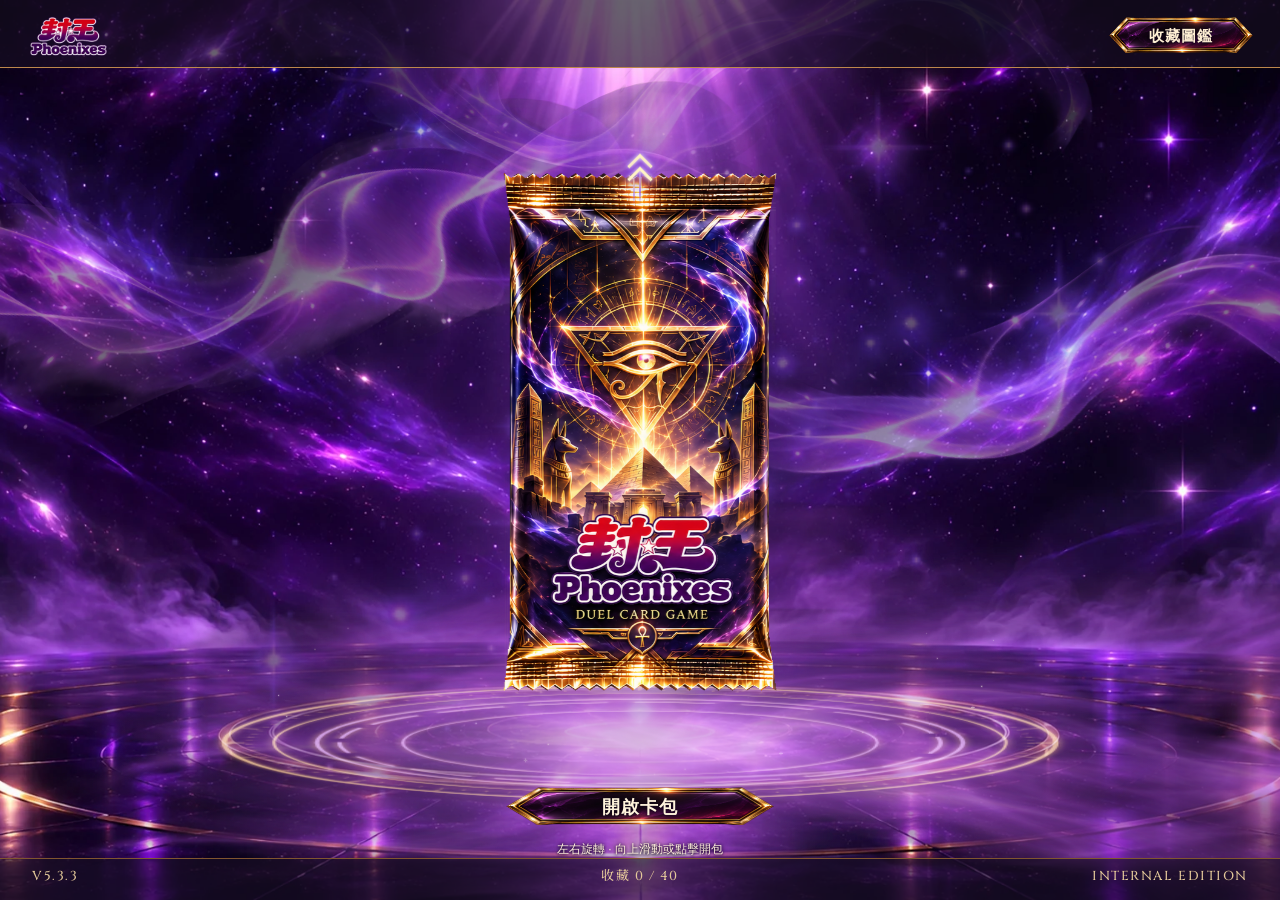
==== commit 16eb0344: "Use period in Draw! Duel Start. page title" ====
--- a/index.html
+++ b/index.html
@@ -1,4 +1,4 @@
-<!doctype html><html lang="zh-Hant"><meta charset="utf-8"><meta name="viewport" content="width=device-width,initial-scale=1,viewport-fit=cover"><title>Draw! Duel Start! — Phoenixes: Internal Edition</title><meta name="description" content="一款以封王日常為靈感的非官方二創卡牌收藏遊戲。開啟卡包、揭曉未知卡牌，完成你的專屬收藏。"><link rel="icon" href="./assets/ui/phoenixes-logo.webp" type="image/webp"><link rel="icon" href="./assets/ui/phoenixes-favicon-v1.svg" type="image/svg+xml" sizes="any"><link rel="preload" as="image" href="./assets/pack-v39/pack-front.webp" fetchpriority="high"><link rel="preload" as="image" href="./assets/pack-v39/foil-mask.webp" fetchpriority="high" crossorigin="anonymous"><link rel="preload" as="image" href="./assets/vfx-purple/background.webp" fetchpriority="high"><link rel="preconnect" href="https://fonts.gstatic.com" crossorigin><link rel="stylesheet" href="https://fonts.googleapis.com/css2?family=Cinzel:wght@500&amp;family=Noto+Serif+TC:wght@500&amp;text=V5.3.3%200123456789%2FINTERNAL%20EDITION%E6%94%B6%E8%97%8F&amp;display=swap" media="print" onload="this.media='all'"><script>
+<!doctype html><html lang="zh-Hant"><meta charset="utf-8"><meta name="viewport" content="width=device-width,initial-scale=1,viewport-fit=cover"><title>Draw! Duel Start. — Phoenixes: Internal Edition</title><meta name="description" content="一款以封王日常為靈感的非官方二創卡牌收藏遊戲。開啟卡包、揭曉未知卡牌，完成你的專屬收藏。"><link rel="icon" href="./assets/ui/phoenixes-logo.webp" type="image/webp"><link rel="icon" href="./assets/ui/phoenixes-favicon-v1.svg" type="image/svg+xml" sizes="any"><link rel="preload" as="image" href="./assets/pack-v39/pack-front.webp" fetchpriority="high"><link rel="preload" as="image" href="./assets/pack-v39/foil-mask.webp" fetchpriority="high" crossorigin="anonymous"><link rel="preload" as="image" href="./assets/vfx-purple/background.webp" fetchpriority="high"><link rel="preconnect" href="https://fonts.gstatic.com" crossorigin><link rel="stylesheet" href="https://fonts.googleapis.com/css2?family=Cinzel:wght@500&amp;family=Noto+Serif+TC:wght@500&amp;text=V5.3.3%200123456789%2FINTERNAL%20EDITION%E6%94%B6%E8%97%8F&amp;display=swap" media="print" onload="this.media='all'"><script>
 document.documentElement.classList.add('intro-pending');
 window.phoenixesIntroBoot=performance.now();
 window.phoenixesIntroWatchdog=setTimeout(()=>{document.documentElement.classList.remove('intro-pending');const cover=document.getElementById('intro-cover');if(cover)cover.remove();const main=document.querySelector('main');if(main)main.inert=false;window.phoenixesIntroDone=true},8000);
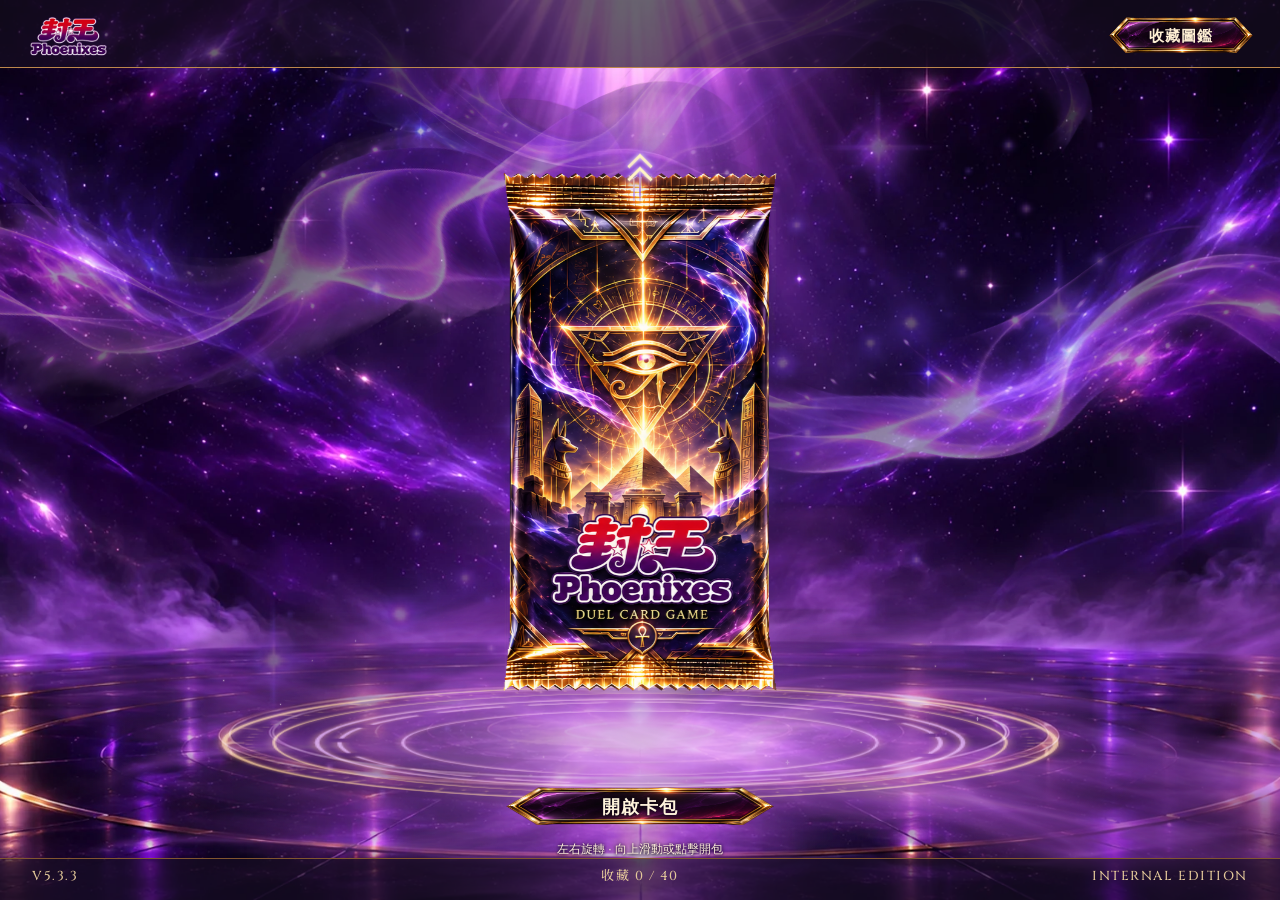
==== commit 35d58387: "Apply approved OG cover and record share identity polish" ====
--- a/index.html
+++ b/index.html
@@ -1,4 +1,4 @@
-<!doctype html><html lang="zh-Hant"><meta charset="utf-8"><meta name="viewport" content="width=device-width,initial-scale=1,viewport-fit=cover"><title>Draw! Duel Start. — Phoenixes: Internal Edition</title><meta name="description" content="一款以封王日常為靈感的非官方二創卡牌收藏遊戲。開啟卡包、揭曉未知卡牌，完成你的專屬收藏。"><link rel="icon" href="./assets/ui/phoenixes-logo.webp" type="image/webp"><link rel="icon" href="./assets/ui/phoenixes-favicon-v1.svg" type="image/svg+xml" sizes="any"><link rel="preload" as="image" href="./assets/pack-v39/pack-front.webp" fetchpriority="high"><link rel="preload" as="image" href="./assets/pack-v39/foil-mask.webp" fetchpriority="high" crossorigin="anonymous"><link rel="preload" as="image" href="./assets/vfx-purple/background.webp" fetchpriority="high"><link rel="preconnect" href="https://fonts.gstatic.com" crossorigin><link rel="stylesheet" href="https://fonts.googleapis.com/css2?family=Cinzel:wght@500&amp;family=Noto+Serif+TC:wght@500&amp;text=V5.3.3%200123456789%2FINTERNAL%20EDITION%E6%94%B6%E8%97%8F&amp;display=swap" media="print" onload="this.media='all'"><script>
+<!doctype html><html lang="zh-Hant"><meta charset="utf-8"><meta name="viewport" content="width=device-width,initial-scale=1,viewport-fit=cover"><title>Draw! Duel Start. — Phoenixes: Internal Edition</title><meta name="description" content="一款以封王日常為靈感的非官方二創卡牌收藏遊戲。開啟卡包、揭曉未知卡牌，完成你的專屬收藏。"><meta property="og:type" content="website"><meta property="og:locale" content="zh_TW"><meta property="og:site_name" content="Draw! Duel Start."><meta property="og:title" content="Draw! Duel Start. — Phoenixes: Internal Edition"><meta property="og:description" content="一款以封王日常為靈感的非官方二創卡牌收藏遊戲。開啟卡包、揭曉未知卡牌，完成你的專屬收藏。"><meta property="og:url" content="https://phoenixes-marketing.github.io/phoenixes-cards/"><meta property="og:image" content="https://phoenixes-marketing.github.io/phoenixes-cards/assets/ui/og-cover-v2.jpg"><meta property="og:image:type" content="image/jpeg"><meta property="og:image:width" content="1200"><meta property="og:image:height" content="630"><meta property="og:image:alt" content="Draw! Duel Start. — Phoenixes: Internal Edition 遊戲封面"><meta name="twitter:card" content="summary_large_image"><meta name="twitter:title" content="Draw! Duel Start. — Phoenixes: Internal Edition"><meta name="twitter:description" content="一款以封王日常為靈感的非官方二創卡牌收藏遊戲。開啟卡包、揭曉未知卡牌，完成你的專屬收藏。"><meta name="twitter:image" content="https://phoenixes-marketing.github.io/phoenixes-cards/assets/ui/og-cover-v2.jpg"><meta name="twitter:image:alt" content="Draw! Duel Start. — Phoenixes: Internal Edition 遊戲封面"><link rel="icon" href="./assets/ui/phoenixes-logo.webp" type="image/webp"><link rel="icon" href="./assets/ui/phoenixes-favicon-v1.svg" type="image/svg+xml" sizes="any"><link rel="preload" as="image" href="./assets/pack-v39/pack-front.webp" fetchpriority="high"><link rel="preload" as="image" href="./assets/pack-v39/foil-mask.webp" fetchpriority="high" crossorigin="anonymous"><link rel="preload" as="image" href="./assets/vfx-purple/background.webp" fetchpriority="high"><link rel="preconnect" href="https://fonts.gstatic.com" crossorigin><link rel="stylesheet" href="https://fonts.googleapis.com/css2?family=Cinzel:wght@500&amp;family=Noto+Serif+TC:wght@500&amp;text=V5.3.3%200123456789%2FINTERNAL%20EDITION%E6%94%B6%E8%97%8F&amp;display=swap" media="print" onload="this.media='all'"><script>
 document.documentElement.classList.add('intro-pending');
 window.phoenixesIntroBoot=performance.now();
 window.phoenixesIntroWatchdog=setTimeout(()=>{document.documentElement.classList.remove('intro-pending');const cover=document.getElementById('intro-cover');if(cover)cover.remove();const main=document.querySelector('main');if(main)main.inert=false;window.phoenixesIntroDone=true},8000);
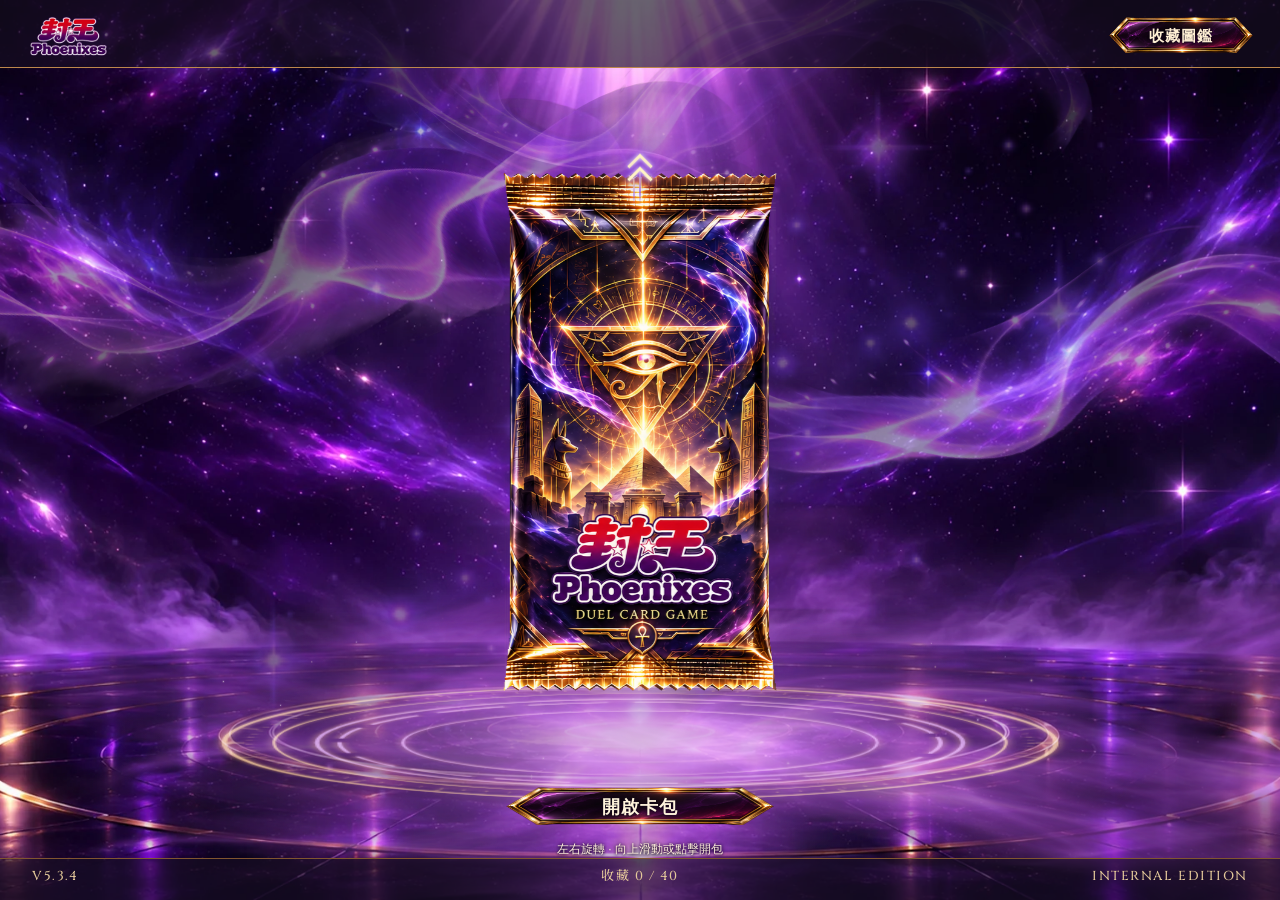
==== commit f05ad88c: "V5.3.4 fade Duel Start title before revealing stage" ====
--- a/index.html
+++ b/index.html
@@ -1,4 +1,4 @@
-<!doctype html><html lang="zh-Hant"><meta charset="utf-8"><meta name="viewport" content="width=device-width,initial-scale=1,viewport-fit=cover"><title>Draw! Duel Start. — Phoenixes: Internal Edition</title><meta name="description" content="一款以封王日常為靈感的非官方二創卡牌收藏遊戲。開啟卡包、揭曉未知卡牌，完成你的專屬收藏。"><meta property="og:type" content="website"><meta property="og:locale" content="zh_TW"><meta property="og:site_name" content="Draw! Duel Start."><meta property="og:title" content="Draw! Duel Start. — Phoenixes: Internal Edition"><meta property="og:description" content="一款以封王日常為靈感的非官方二創卡牌收藏遊戲。開啟卡包、揭曉未知卡牌，完成你的專屬收藏。"><meta property="og:url" content="https://phoenixes-marketing.github.io/phoenixes-cards/"><meta property="og:image" content="https://phoenixes-marketing.github.io/phoenixes-cards/assets/ui/og-cover-v2.jpg"><meta property="og:image:type" content="image/jpeg"><meta property="og:image:width" content="1200"><meta property="og:image:height" content="630"><meta property="og:image:alt" content="Draw! Duel Start. — Phoenixes: Internal Edition 遊戲封面"><meta name="twitter:card" content="summary_large_image"><meta name="twitter:title" content="Draw! Duel Start. — Phoenixes: Internal Edition"><meta name="twitter:description" content="一款以封王日常為靈感的非官方二創卡牌收藏遊戲。開啟卡包、揭曉未知卡牌，完成你的專屬收藏。"><meta name="twitter:image" content="https://phoenixes-marketing.github.io/phoenixes-cards/assets/ui/og-cover-v2.jpg"><meta name="twitter:image:alt" content="Draw! Duel Start. — Phoenixes: Internal Edition 遊戲封面"><link rel="icon" href="./assets/ui/phoenixes-logo.webp" type="image/webp"><link rel="icon" href="./assets/ui/phoenixes-favicon-v1.svg" type="image/svg+xml" sizes="any"><link rel="preload" as="image" href="./assets/pack-v39/pack-front.webp" fetchpriority="high"><link rel="preload" as="image" href="./assets/pack-v39/foil-mask.webp" fetchpriority="high" crossorigin="anonymous"><link rel="preload" as="image" href="./assets/vfx-purple/background.webp" fetchpriority="high"><link rel="preconnect" href="https://fonts.gstatic.com" crossorigin><link rel="stylesheet" href="https://fonts.googleapis.com/css2?family=Cinzel:wght@500&amp;family=Noto+Serif+TC:wght@500&amp;text=V5.3.3%200123456789%2FINTERNAL%20EDITION%E6%94%B6%E8%97%8F&amp;display=swap" media="print" onload="this.media='all'"><script>
+<!doctype html><html lang="zh-Hant"><meta charset="utf-8"><meta name="viewport" content="width=device-width,initial-scale=1,viewport-fit=cover"><title>Draw! Duel Start. — Phoenixes: Internal Edition</title><meta name="description" content="一款以封王日常為靈感的非官方二創卡牌收藏遊戲。開啟卡包、揭曉未知卡牌，完成你的專屬收藏。"><meta property="og:type" content="website"><meta property="og:locale" content="zh_TW"><meta property="og:site_name" content="Draw! Duel Start."><meta property="og:title" content="Draw! Duel Start. — Phoenixes: Internal Edition"><meta property="og:description" content="一款以封王日常為靈感的非官方二創卡牌收藏遊戲。開啟卡包、揭曉未知卡牌，完成你的專屬收藏。"><meta property="og:url" content="https://phoenixes-marketing.github.io/phoenixes-cards/"><meta property="og:image" content="https://phoenixes-marketing.github.io/phoenixes-cards/assets/ui/og-cover-v2.jpg"><meta property="og:image:type" content="image/jpeg"><meta property="og:image:width" content="1200"><meta property="og:image:height" content="630"><meta property="og:image:alt" content="Draw! Duel Start. — Phoenixes: Internal Edition 遊戲封面"><meta name="twitter:card" content="summary_large_image"><meta name="twitter:title" content="Draw! Duel Start. — Phoenixes: Internal Edition"><meta name="twitter:description" content="一款以封王日常為靈感的非官方二創卡牌收藏遊戲。開啟卡包、揭曉未知卡牌，完成你的專屬收藏。"><meta name="twitter:image" content="https://phoenixes-marketing.github.io/phoenixes-cards/assets/ui/og-cover-v2.jpg"><meta name="twitter:image:alt" content="Draw! Duel Start. — Phoenixes: Internal Edition 遊戲封面"><link rel="icon" href="./assets/ui/phoenixes-logo.webp" type="image/webp"><link rel="icon" href="./assets/ui/phoenixes-favicon-v1.svg" type="image/svg+xml" sizes="any"><link rel="preload" as="image" href="./assets/pack-v39/pack-front.webp" fetchpriority="high"><link rel="preload" as="image" href="./assets/pack-v39/foil-mask.webp" fetchpriority="high" crossorigin="anonymous"><link rel="preload" as="image" href="./assets/vfx-purple/background.webp" fetchpriority="high"><link rel="preconnect" href="https://fonts.gstatic.com" crossorigin><link rel="stylesheet" href="https://fonts.googleapis.com/css2?family=Cinzel:wght@500&amp;family=Noto+Serif+TC:wght@500&amp;text=V5.3.4%200123456789%2FINTERNAL%20EDITION%E6%94%B6%E8%97%8F&amp;display=swap" media="print" onload="this.media='all'"><script>
 document.documentElement.classList.add('intro-pending');
 window.phoenixesIntroBoot=performance.now();
 window.phoenixesIntroWatchdog=setTimeout(()=>{document.documentElement.classList.remove('intro-pending');const cover=document.getElementById('intro-cover');if(cover)cover.remove();const main=document.querySelector('main');if(main)main.inert=false;window.phoenixesIntroDone=true},8000);
@@ -600,7 +600,7 @@
 @keyframes introTitleIn{from{opacity:0}to{opacity:1}}
 @media(prefers-reduced-motion:reduce){#intro-cover span{animation:none}}
 html.intro-pending main{pointer-events:none}
-</style><button id="intro-cover" type="button" aria-label="略過開場動畫"><i id="intro-backdrop" aria-hidden="true"></i><span>Duel Start.</span></button><main><header><img class="brand-logo" src="./assets/ui/phoenixes-logo.webp" alt="封王 Phoenixes" decoding="async"><button id="book">收藏圖鑑</button></header><div id="stage"><div class="world"><div class="purple-vfx" aria-hidden="true"><div class="pv-flow pv-a"></div><div class="pv-flow pv-b"></div><div class="pv-flow pv-c"></div><div class="pv-mist"></div><div class="pv-mist pv-mist-near"></div><div class="pv-stars"></div><div class="pv-flare"></div></div><div class="gold"></div><div class="light"></div><div class="floor" id="floor"></div><div class="fog"></div><div class="dust" id="dust"></div><div class="atmos-depth"></div><div class="atmos-foreground"></div><div class="ground-mist"></div><div class="env-beams"></div><div class="env-pulse"></div></div><div id="openingExposure" aria-hidden="true"></div><canvas id="openingRays" aria-hidden="true"></canvas><canvas id="mouthSparks" aria-hidden="true"></canvas><div class="near-field" aria-hidden="true"></div><div class="chapter" id="chapter">THE COLLECTION</div><div class="idle-sigil" aria-hidden="true"><div class="sigil-glow"></div><canvas id="sigilEmbers" aria-hidden="true"></canvas><div class="sigil-disc"><svg viewBox="0 0 400 400"><g class="sigil-outer" fill="none" stroke="#ffd28a"><circle cx="200" cy="200" r="184" stroke-width="2.4"/><circle cx="200" cy="200" r="173" stroke-width="3" stroke-dasharray="1 10"/><circle cx="200" cy="200" r="162" stroke-width=".8"/><path d="M200 16v9" transform="rotate(0 200 200)" stroke-width="2"/><path d="M200 16v9" transform="rotate(15 200 200)" stroke-width="1"/><path d="M200 16v9" transform="rotate(30 200 200)" stroke-width="1"/><path d="M200 16v9" transform="rotate(45 200 200)" stroke-width="2"/><path d="M200 16v9" transform="rotate(60 200 200)" stroke-width="1"/><path d="M200 16v9" transform="rotate(75 200 200)" stroke-width="1"/><path d="M200 16v9" transform="rotate(90 200 200)" stroke-width="2"/><path d="M200 16v9" transform="rotate(105 200 200)" stroke-width="1"/><path d="M200 16v9" transform="rotate(120 200 200)" stroke-width="1"/><path d="M200 16v9" transform="rotate(135 200 200)" stroke-width="2"/><path d="M200 16v9" transform="rotate(150 200 200)" stroke-width="1"/><path d="M200 16v9" transform="rotate(165 200 200)" stroke-width="1"/><path d="M200 16v9" transform="rotate(180 200 200)" stroke-width="2"/><path d="M200 16v9" transform="rotate(195 200 200)" stroke-width="1"/><path d="M200 16v9" transform="rotate(210 200 200)" stroke-width="1"/><path d="M200 16v9" transform="rotate(225 200 200)" stroke-width="2"/><path d="M200 16v9" transform="rotate(240 200 200)" stroke-width="1"/><path d="M200 16v9" transform="rotate(255 200 200)" stroke-width="1"/><path d="M200 16v9" transform="rotate(270 200 200)" stroke-width="2"/><path d="M200 16v9" transform="rotate(285 200 200)" stroke-width="1"/><path d="M200 16v9" transform="rotate(300 200 200)" stroke-width="1"/><path d="M200 16v9" transform="rotate(315 200 200)" stroke-width="2"/><path d="M200 16v9" transform="rotate(330 200 200)" stroke-width="1"/><path d="M200 16v9" transform="rotate(345 200 200)" stroke-width="1"/></g><g class="sigil-inner" fill="none" stroke="#e5b2ff"><circle cx="200" cy="200" r="143" stroke-width="2"/><circle cx="200" cy="200" r="133" stroke-dasharray="36 12" stroke-width="2"/><circle cx="200" cy="200" r="105" stroke-width=".8"/></g></svg></div></div><div class="pack-rear" id="packRear" aria-hidden="true"><div class="pack-light-origin"><div class="pack-energy"><canvas id="packEnergy"></canvas></div><div class="pack-lining"></div><div class="pack-plume"></div></div></div><div class="zone" id="zone"><div class="swipe-cue" aria-hidden="true"><i></i><i></i></div><div class="pack" id="pack" role="button" tabindex="0" draggable="false" aria-label="向上滑動或點擊開包" aria-describedby="hint"><div class="pack-turn" id="packTurn"><div class="pack-front"></div><div class="pack-back"></div></div></div><div class="pack-pocket" aria-hidden="true"></div><div class="pack-piece left" aria-hidden="true"></div><div class="pack-piece right" aria-hidden="true"></div><div class="pack-band purple" aria-hidden="true"></div><div class="pack-band amber" aria-hidden="true"></div></div><div class="hand" id="hand"></div><div class="collection" id="collection"><div class="collection-ambient" aria-hidden="true"><i class="collection-spark" style="left:3%;top:5%;--duration:2.8s;--fly-x:-30px;--fly-y:-18px;--spark-delay:-0.00s"></i><i class="collection-spark" style="left:40%;top:28%;--duration:4.5s;--fly-x:-11px;--fly-y:-31px;--spark-delay:-0.43s"></i><i class="collection-spark" style="left:77%;top:51%;--duration:6.2s;--fly-x:8px;--fly-y:-44px;--spark-delay:-0.86s"></i><i class="collection-spark" style="left:19%;top:74%;--duration:3.6s;--fly-x:27px;--fly-y:-57px;--spark-delay:-1.29s"></i><i class="collection-spark" style="left:56%;top:7%;--duration:5.3s;--fly-x:-15px;--fly-y:-70px;--spark-delay:-1.72s"></i><i class="collection-spark" style="left:93%;top:30%;--duration:7.0s;--fly-x:4px;--fly-y:-18px;--spark-delay:-2.15s"></i><i class="collection-spark" style="left:35%;top:53%;--duration:4.4s;--fly-x:23px;--fly-y:-31px;--spark-delay:-2.58s"></i><i class="collection-spark" style="left:72%;top:76%;--duration:6.1s;--fly-x:-19px;--fly-y:-44px;--spark-delay:-3.01s"></i><i class="collection-spark" style="left:14%;top:9%;--duration:3.5s;--fly-x:0px;--fly-y:-57px;--spark-delay:-3.44s"></i><i class="collection-spark" style="left:51%;top:32%;--duration:5.2s;--fly-x:19px;--fly-y:-70px;--spark-delay:-3.87s"></i><i class="collection-spark" style="left:88%;top:55%;--duration:6.9s;--fly-x:-23px;--fly-y:-18px;--spark-delay:-4.30s"></i><i class="collection-spark" style="left:30%;top:78%;--duration:4.3s;--fly-x:-4px;--fly-y:-31px;--spark-delay:-4.73s"></i><i class="collection-spark" style="left:67%;top:11%;--duration:6.0s;--fly-x:15px;--fly-y:-44px;--spark-delay:-5.16s"></i><i class="collection-spark" style="left:9%;top:34%;--duration:3.4s;--fly-x:-27px;--fly-y:-57px;--spark-delay:-5.59s"></i><i class="collection-spark" style="left:46%;top:57%;--duration:5.1s;--fly-x:-8px;--fly-y:-70px;--spark-delay:-6.02s"></i><i class="collection-spark" style="left:83%;top:80%;--duration:6.8s;--fly-x:11px;--fly-y:-18px;--spark-delay:-6.45s"></i><i class="collection-spark" style="left:25%;top:13%;--duration:4.2s;--fly-x:30px;--fly-y:-31px;--spark-delay:-6.88s"></i><i class="collection-spark" style="left:62%;top:36%;--duration:5.9s;--fly-x:-12px;--fly-y:-44px;--spark-delay:-7.31s"></i><i class="collection-spark" style="left:4%;top:59%;--duration:3.3s;--fly-x:7px;--fly-y:-57px;--spark-delay:-7.74s"></i><i class="collection-spark" style="left:41%;top:82%;--duration:5.0s;--fly-x:26px;--fly-y:-70px;--spark-delay:-8.17s"></i><i class="collection-spark" style="left:78%;top:15%;--duration:6.7s;--fly-x:-16px;--fly-y:-18px;--spark-delay:-8.60s"></i><i class="collection-spark" style="left:20%;top:38%;--duration:4.1s;--fly-x:3px;--fly-y:-31px;--spark-delay:-9.03s"></i><i class="collection-spark" style="left:57%;top:61%;--duration:5.8s;--fly-x:22px;--fly-y:-44px;--spark-delay:-9.46s"></i><i class="collection-spark" style="left:94%;top:84%;--duration:3.2s;--fly-x:-20px;--fly-y:-57px;--spark-delay:-9.89s"></i><i class="collection-spark" style="left:36%;top:17%;--duration:4.9s;--fly-x:-1px;--fly-y:-70px;--spark-delay:-10.32s"></i><i class="collection-spark" style="left:73%;top:40%;--duration:6.6s;--fly-x:18px;--fly-y:-18px;--spark-delay:-10.75s"></i><i class="collection-spark" style="left:15%;top:63%;--duration:4.0s;--fly-x:-24px;--fly-y:-31px;--spark-delay:-11.18s"></i><i class="collection-spark" style="left:52%;top:86%;--duration:5.7s;--fly-x:-5px;--fly-y:-44px;--spark-delay:-11.61s"></i><i class="collection-spark" style="left:89%;top:19%;--duration:3.1s;--fly-x:14px;--fly-y:-57px;--spark-delay:-12.04s"></i><i class="collection-spark" style="left:31%;top:42%;--duration:4.8s;--fly-x:-28px;--fly-y:-70px;--spark-delay:-12.47s"></i><i class="collection-spark" style="left:68%;top:65%;--duration:6.5s;--fly-x:-9px;--fly-y:-18px;--spark-delay:-12.90s"></i><i class="collection-spark" style="left:10%;top:88%;--duration:3.9s;--fly-x:10px;--fly-y:-31px;--spark-delay:-13.33s"></i></div><div class="collection-heading"><button id="back">返回</button><div id="collectionCount"></div></div><div class="grid" id="grid"></div></div><div class="scene" id="scene"><div class="aura"></div><div class="rays"></div><div class="halo"></div><div class="ribbon"></div><div class="motes" id="motes"></div><div class="hero" id="hero"><div class="tilt" id="tilt"></div></div><div class="ribbon fore"></div><div class="view-dust" id="viewDust" aria-hidden="true"></div><div class="title" aria-hidden="true">SR<small>SUPER RARE</small></div><div class="message" id="message"></div></div><div class="fx"><div class="flash" id="flash"></div><div class="wave" id="wave"></div><div id="particles"></div></div><div class="actions"><button id="action">開啟卡包</button><div class="hint" id="hint">左右旋轉 · 向上滑動或點擊開包</div></div></div><footer><span class="footer-version">V5.3.3</span><span id="progress"></span><span class="footer-edition">INTERNAL EDITION</span></footer><nav><button id="test">指定 SR 測試</button><button id="normal">快速翻牌測試</button><button id="next">卡包登場</button><button id="atmos">沉浸場景：開</button><button id="quality">品質：自動</button><button id="stress">30 包測試</button><button id="stop" disabled>停止</button></nav><footer id="status">等待測試</footer></main><script>if(document.documentElement.classList.contains('intro-pending')){document.querySelector('main').inert=true;document.documentElement.classList.add('intro-mounted')}</script><script>
+</style><button id="intro-cover" type="button" aria-label="略過開場動畫"><i id="intro-backdrop" aria-hidden="true"></i><span>Duel Start.</span></button><main><header><img class="brand-logo" src="./assets/ui/phoenixes-logo.webp" alt="封王 Phoenixes" decoding="async"><button id="book">收藏圖鑑</button></header><div id="stage"><div class="world"><div class="purple-vfx" aria-hidden="true"><div class="pv-flow pv-a"></div><div class="pv-flow pv-b"></div><div class="pv-flow pv-c"></div><div class="pv-mist"></div><div class="pv-mist pv-mist-near"></div><div class="pv-stars"></div><div class="pv-flare"></div></div><div class="gold"></div><div class="light"></div><div class="floor" id="floor"></div><div class="fog"></div><div class="dust" id="dust"></div><div class="atmos-depth"></div><div class="atmos-foreground"></div><div class="ground-mist"></div><div class="env-beams"></div><div class="env-pulse"></div></div><div id="openingExposure" aria-hidden="true"></div><canvas id="openingRays" aria-hidden="true"></canvas><canvas id="mouthSparks" aria-hidden="true"></canvas><div class="near-field" aria-hidden="true"></div><div class="chapter" id="chapter">THE COLLECTION</div><div class="idle-sigil" aria-hidden="true"><div class="sigil-glow"></div><canvas id="sigilEmbers" aria-hidden="true"></canvas><div class="sigil-disc"><svg viewBox="0 0 400 400"><g class="sigil-outer" fill="none" stroke="#ffd28a"><circle cx="200" cy="200" r="184" stroke-width="2.4"/><circle cx="200" cy="200" r="173" stroke-width="3" stroke-dasharray="1 10"/><circle cx="200" cy="200" r="162" stroke-width=".8"/><path d="M200 16v9" transform="rotate(0 200 200)" stroke-width="2"/><path d="M200 16v9" transform="rotate(15 200 200)" stroke-width="1"/><path d="M200 16v9" transform="rotate(30 200 200)" stroke-width="1"/><path d="M200 16v9" transform="rotate(45 200 200)" stroke-width="2"/><path d="M200 16v9" transform="rotate(60 200 200)" stroke-width="1"/><path d="M200 16v9" transform="rotate(75 200 200)" stroke-width="1"/><path d="M200 16v9" transform="rotate(90 200 200)" stroke-width="2"/><path d="M200 16v9" transform="rotate(105 200 200)" stroke-width="1"/><path d="M200 16v9" transform="rotate(120 200 200)" stroke-width="1"/><path d="M200 16v9" transform="rotate(135 200 200)" stroke-width="2"/><path d="M200 16v9" transform="rotate(150 200 200)" stroke-width="1"/><path d="M200 16v9" transform="rotate(165 200 200)" stroke-width="1"/><path d="M200 16v9" transform="rotate(180 200 200)" stroke-width="2"/><path d="M200 16v9" transform="rotate(195 200 200)" stroke-width="1"/><path d="M200 16v9" transform="rotate(210 200 200)" stroke-width="1"/><path d="M200 16v9" transform="rotate(225 200 200)" stroke-width="2"/><path d="M200 16v9" transform="rotate(240 200 200)" stroke-width="1"/><path d="M200 16v9" transform="rotate(255 200 200)" stroke-width="1"/><path d="M200 16v9" transform="rotate(270 200 200)" stroke-width="2"/><path d="M200 16v9" transform="rotate(285 200 200)" stroke-width="1"/><path d="M200 16v9" transform="rotate(300 200 200)" stroke-width="1"/><path d="M200 16v9" transform="rotate(315 200 200)" stroke-width="2"/><path d="M200 16v9" transform="rotate(330 200 200)" stroke-width="1"/><path d="M200 16v9" transform="rotate(345 200 200)" stroke-width="1"/></g><g class="sigil-inner" fill="none" stroke="#e5b2ff"><circle cx="200" cy="200" r="143" stroke-width="2"/><circle cx="200" cy="200" r="133" stroke-dasharray="36 12" stroke-width="2"/><circle cx="200" cy="200" r="105" stroke-width=".8"/></g></svg></div></div><div class="pack-rear" id="packRear" aria-hidden="true"><div class="pack-light-origin"><div class="pack-energy"><canvas id="packEnergy"></canvas></div><div class="pack-lining"></div><div class="pack-plume"></div></div></div><div class="zone" id="zone"><div class="swipe-cue" aria-hidden="true"><i></i><i></i></div><div class="pack" id="pack" role="button" tabindex="0" draggable="false" aria-label="向上滑動或點擊開包" aria-describedby="hint"><div class="pack-turn" id="packTurn"><div class="pack-front"></div><div class="pack-back"></div></div></div><div class="pack-pocket" aria-hidden="true"></div><div class="pack-piece left" aria-hidden="true"></div><div class="pack-piece right" aria-hidden="true"></div><div class="pack-band purple" aria-hidden="true"></div><div class="pack-band amber" aria-hidden="true"></div></div><div class="hand" id="hand"></div><div class="collection" id="collection"><div class="collection-ambient" aria-hidden="true"><i class="collection-spark" style="left:3%;top:5%;--duration:2.8s;--fly-x:-30px;--fly-y:-18px;--spark-delay:-0.00s"></i><i class="collection-spark" style="left:40%;top:28%;--duration:4.5s;--fly-x:-11px;--fly-y:-31px;--spark-delay:-0.43s"></i><i class="collection-spark" style="left:77%;top:51%;--duration:6.2s;--fly-x:8px;--fly-y:-44px;--spark-delay:-0.86s"></i><i class="collection-spark" style="left:19%;top:74%;--duration:3.6s;--fly-x:27px;--fly-y:-57px;--spark-delay:-1.29s"></i><i class="collection-spark" style="left:56%;top:7%;--duration:5.3s;--fly-x:-15px;--fly-y:-70px;--spark-delay:-1.72s"></i><i class="collection-spark" style="left:93%;top:30%;--duration:7.0s;--fly-x:4px;--fly-y:-18px;--spark-delay:-2.15s"></i><i class="collection-spark" style="left:35%;top:53%;--duration:4.4s;--fly-x:23px;--fly-y:-31px;--spark-delay:-2.58s"></i><i class="collection-spark" style="left:72%;top:76%;--duration:6.1s;--fly-x:-19px;--fly-y:-44px;--spark-delay:-3.01s"></i><i class="collection-spark" style="left:14%;top:9%;--duration:3.5s;--fly-x:0px;--fly-y:-57px;--spark-delay:-3.44s"></i><i class="collection-spark" style="left:51%;top:32%;--duration:5.2s;--fly-x:19px;--fly-y:-70px;--spark-delay:-3.87s"></i><i class="collection-spark" style="left:88%;top:55%;--duration:6.9s;--fly-x:-23px;--fly-y:-18px;--spark-delay:-4.30s"></i><i class="collection-spark" style="left:30%;top:78%;--duration:4.3s;--fly-x:-4px;--fly-y:-31px;--spark-delay:-4.73s"></i><i class="collection-spark" style="left:67%;top:11%;--duration:6.0s;--fly-x:15px;--fly-y:-44px;--spark-delay:-5.16s"></i><i class="collection-spark" style="left:9%;top:34%;--duration:3.4s;--fly-x:-27px;--fly-y:-57px;--spark-delay:-5.59s"></i><i class="collection-spark" style="left:46%;top:57%;--duration:5.1s;--fly-x:-8px;--fly-y:-70px;--spark-delay:-6.02s"></i><i class="collection-spark" style="left:83%;top:80%;--duration:6.8s;--fly-x:11px;--fly-y:-18px;--spark-delay:-6.45s"></i><i class="collection-spark" style="left:25%;top:13%;--duration:4.2s;--fly-x:30px;--fly-y:-31px;--spark-delay:-6.88s"></i><i class="collection-spark" style="left:62%;top:36%;--duration:5.9s;--fly-x:-12px;--fly-y:-44px;--spark-delay:-7.31s"></i><i class="collection-spark" style="left:4%;top:59%;--duration:3.3s;--fly-x:7px;--fly-y:-57px;--spark-delay:-7.74s"></i><i class="collection-spark" style="left:41%;top:82%;--duration:5.0s;--fly-x:26px;--fly-y:-70px;--spark-delay:-8.17s"></i><i class="collection-spark" style="left:78%;top:15%;--duration:6.7s;--fly-x:-16px;--fly-y:-18px;--spark-delay:-8.60s"></i><i class="collection-spark" style="left:20%;top:38%;--duration:4.1s;--fly-x:3px;--fly-y:-31px;--spark-delay:-9.03s"></i><i class="collection-spark" style="left:57%;top:61%;--duration:5.8s;--fly-x:22px;--fly-y:-44px;--spark-delay:-9.46s"></i><i class="collection-spark" style="left:94%;top:84%;--duration:3.2s;--fly-x:-20px;--fly-y:-57px;--spark-delay:-9.89s"></i><i class="collection-spark" style="left:36%;top:17%;--duration:4.9s;--fly-x:-1px;--fly-y:-70px;--spark-delay:-10.32s"></i><i class="collection-spark" style="left:73%;top:40%;--duration:6.6s;--fly-x:18px;--fly-y:-18px;--spark-delay:-10.75s"></i><i class="collection-spark" style="left:15%;top:63%;--duration:4.0s;--fly-x:-24px;--fly-y:-31px;--spark-delay:-11.18s"></i><i class="collection-spark" style="left:52%;top:86%;--duration:5.7s;--fly-x:-5px;--fly-y:-44px;--spark-delay:-11.61s"></i><i class="collection-spark" style="left:89%;top:19%;--duration:3.1s;--fly-x:14px;--fly-y:-57px;--spark-delay:-12.04s"></i><i class="collection-spark" style="left:31%;top:42%;--duration:4.8s;--fly-x:-28px;--fly-y:-70px;--spark-delay:-12.47s"></i><i class="collection-spark" style="left:68%;top:65%;--duration:6.5s;--fly-x:-9px;--fly-y:-18px;--spark-delay:-12.90s"></i><i class="collection-spark" style="left:10%;top:88%;--duration:3.9s;--fly-x:10px;--fly-y:-31px;--spark-delay:-13.33s"></i></div><div class="collection-heading"><button id="back">返回</button><div id="collectionCount"></div></div><div class="grid" id="grid"></div></div><div class="scene" id="scene"><div class="aura"></div><div class="rays"></div><div class="halo"></div><div class="ribbon"></div><div class="motes" id="motes"></div><div class="hero" id="hero"><div class="tilt" id="tilt"></div></div><div class="ribbon fore"></div><div class="view-dust" id="viewDust" aria-hidden="true"></div><div class="title" aria-hidden="true">SR<small>SUPER RARE</small></div><div class="message" id="message"></div></div><div class="fx"><div class="flash" id="flash"></div><div class="wave" id="wave"></div><div id="particles"></div></div><div class="actions"><button id="action">開啟卡包</button><div class="hint" id="hint">左右旋轉 · 向上滑動或點擊開包</div></div></div><footer><span class="footer-version">V5.3.4</span><span id="progress"></span><span class="footer-edition">INTERNAL EDITION</span></footer><nav><button id="test">指定 SR 測試</button><button id="normal">快速翻牌測試</button><button id="next">卡包登場</button><button id="atmos">沉浸場景：開</button><button id="quality">品質：自動</button><button id="stress">30 包測試</button><button id="stop" disabled>停止</button></nav><footer id="status">等待測試</footer></main><script>if(document.documentElement.classList.contains('intro-pending')){document.querySelector('main').inert=true;document.documentElement.classList.add('intro-mounted');window.phoenixesIntroMounted=performance.now()}</script><script>
 function syncPreviewLayout(){const panel=document.getElementById('scene');if(!panel?.classList.contains('reading'))return;const set=(name,value)=>{if(panel.style.getPropertyValue(name)!==value)panel.style.setProperty(name,value)},header=document.querySelector('main>header'),footer=document.querySelector('main>footer:not(#status)');set('--preview-footer-height',Math.ceil(footer.getBoundingClientRect().height)+'px');const panelBox=panel.getBoundingClientRect(),title=panel.querySelector('.title'),message=document.getElementById('message'),titleVisible=!panel.classList.contains('normal');const titleSpace=Math.ceil((titleVisible?title.getBoundingClientRect().bottom:header.getBoundingClientRect().bottom)-panelBox.top+12),messageSpace=Math.ceil(panelBox.bottom-message.getBoundingClientRect().top+12);set('--preview-title-space',titleSpace+'px');set('--preview-message-space',messageSpace+'px')}
 // Reading geometry is measured synchronously before entry, not after message or class mutations.
 addEventListener('resize',syncPreviewLayout);visualViewport?.addEventListener('resize',syncPreviewLayout);
@@ -969,7 +969,7 @@
 (()=>{
  const root=document.documentElement,main=document.querySelector('main'),cover=document.getElementById('intro-cover');
  if(!root.classList.contains('intro-pending')||!main||!cover)return;
- const started=window.phoenixesIntroBoot||performance.now(),reduced=matchMedia('(prefers-reduced-motion: reduce)').matches;
+ const started=window.phoenixesIntroMounted||performance.now(),reduced=matchMedia('(prefers-reduced-motion: reduce)').matches;
  const animations=[];let ended=false,finishTimer=0,assetTimer=0;
  const label=cover.querySelector('span');
  function finish(){
@@ -997,9 +997,9 @@
    if(reduced){if(label)label.hidden=true;animate('#intro-cover',[{opacity:1},{opacity:0}],150);finishTimer=setTimeout(finish,150);return}
    const lead=Math.min(1200,Math.max(0,performance.now()-started));
    const introDuration=3200;
-   // Fade the black backdrop independently so the centered title stays visible as the entire stage emerges.
-   animate('#intro-backdrop',[{opacity:1},{opacity:0}],1200,1200,lead);
-   if(label)animations.push(label.animate([{opacity:1},{opacity:0}],{duration:700,delay:2100-lead,easing:'ease-in-out',fill:'forwards'}));
+   // V5.3.4: the title fully fades on black before the unified stage reveal.
+   animate('#intro-backdrop',[{opacity:1},{opacity:0}],1000,2050,lead);
+   if(label)animations.push(label.animate([{opacity:1},{opacity:0}],{duration:600,delay:1400-lead,easing:'ease-in-out',fill:'forwards'}));
    finishTimer=setTimeout(finish,introDuration-lead);
   }catch(e){console.warn('Intro unavailable',e);finish()}
  }
